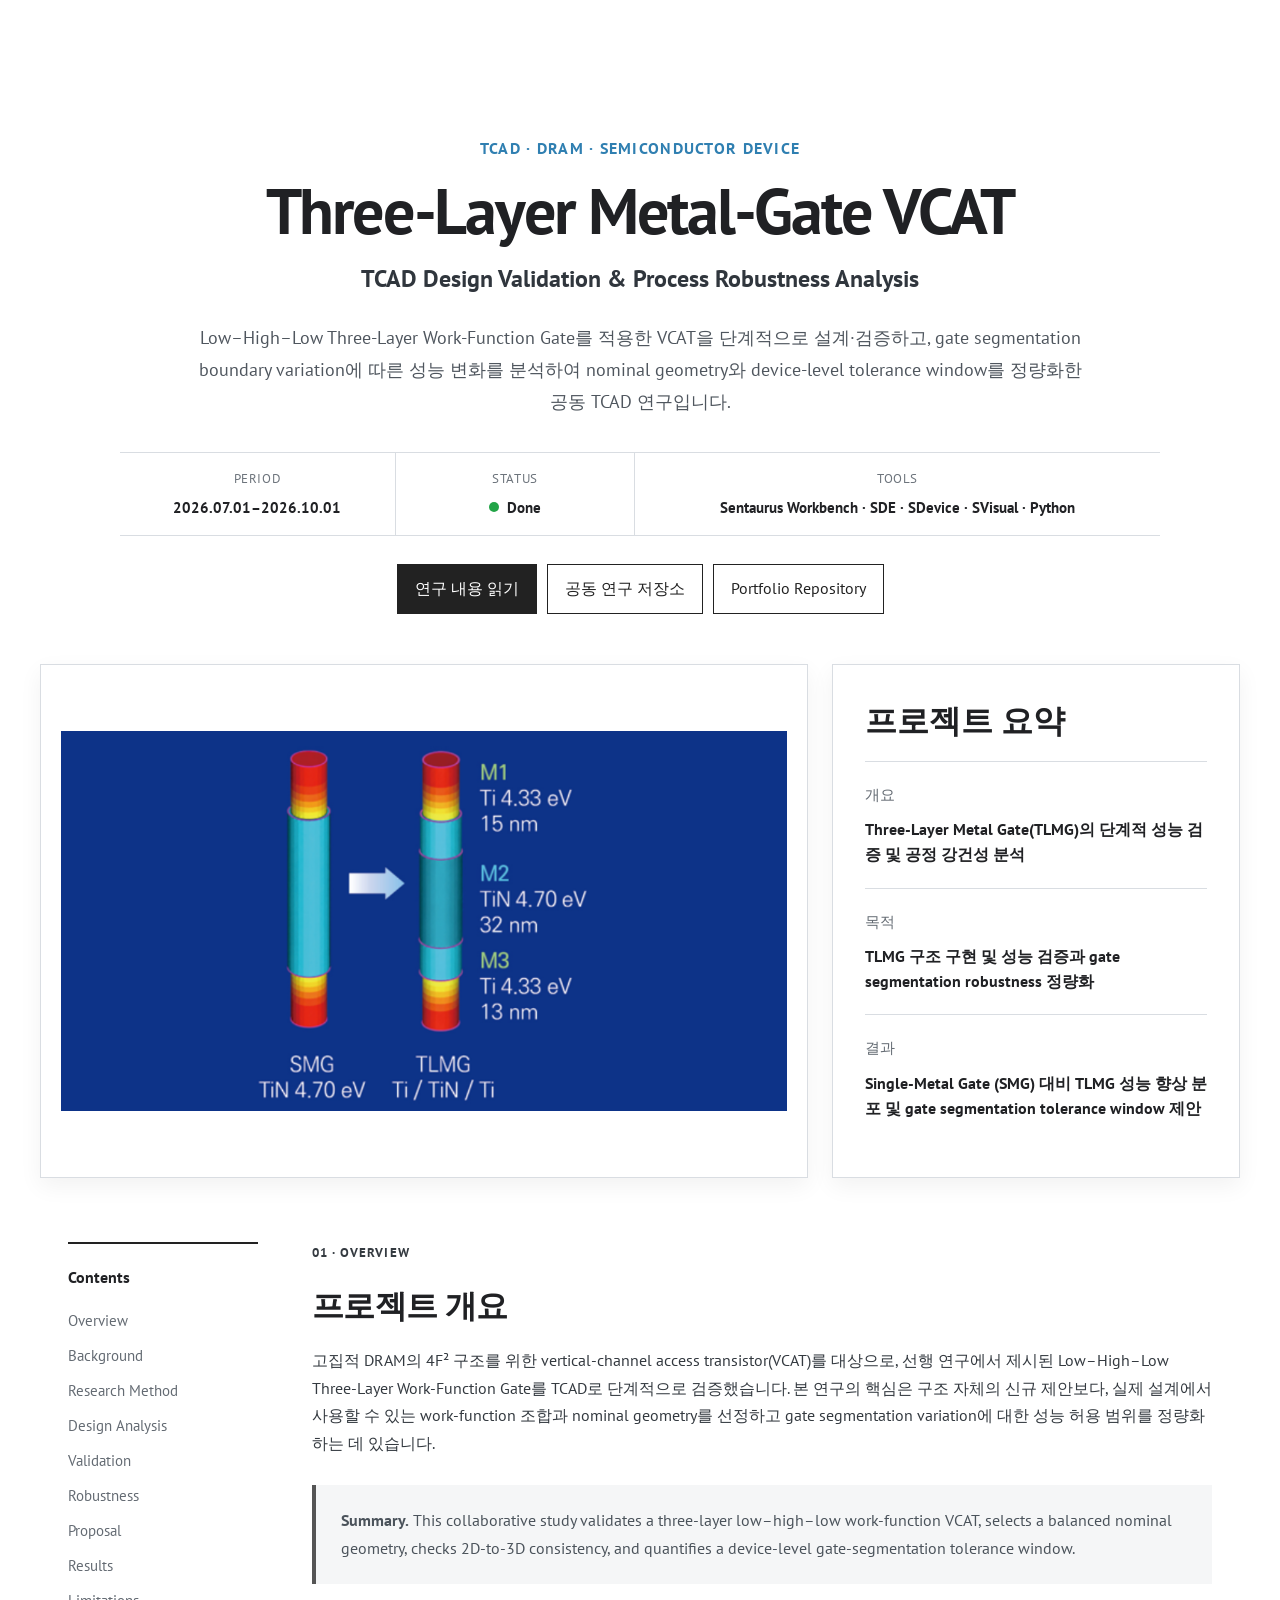
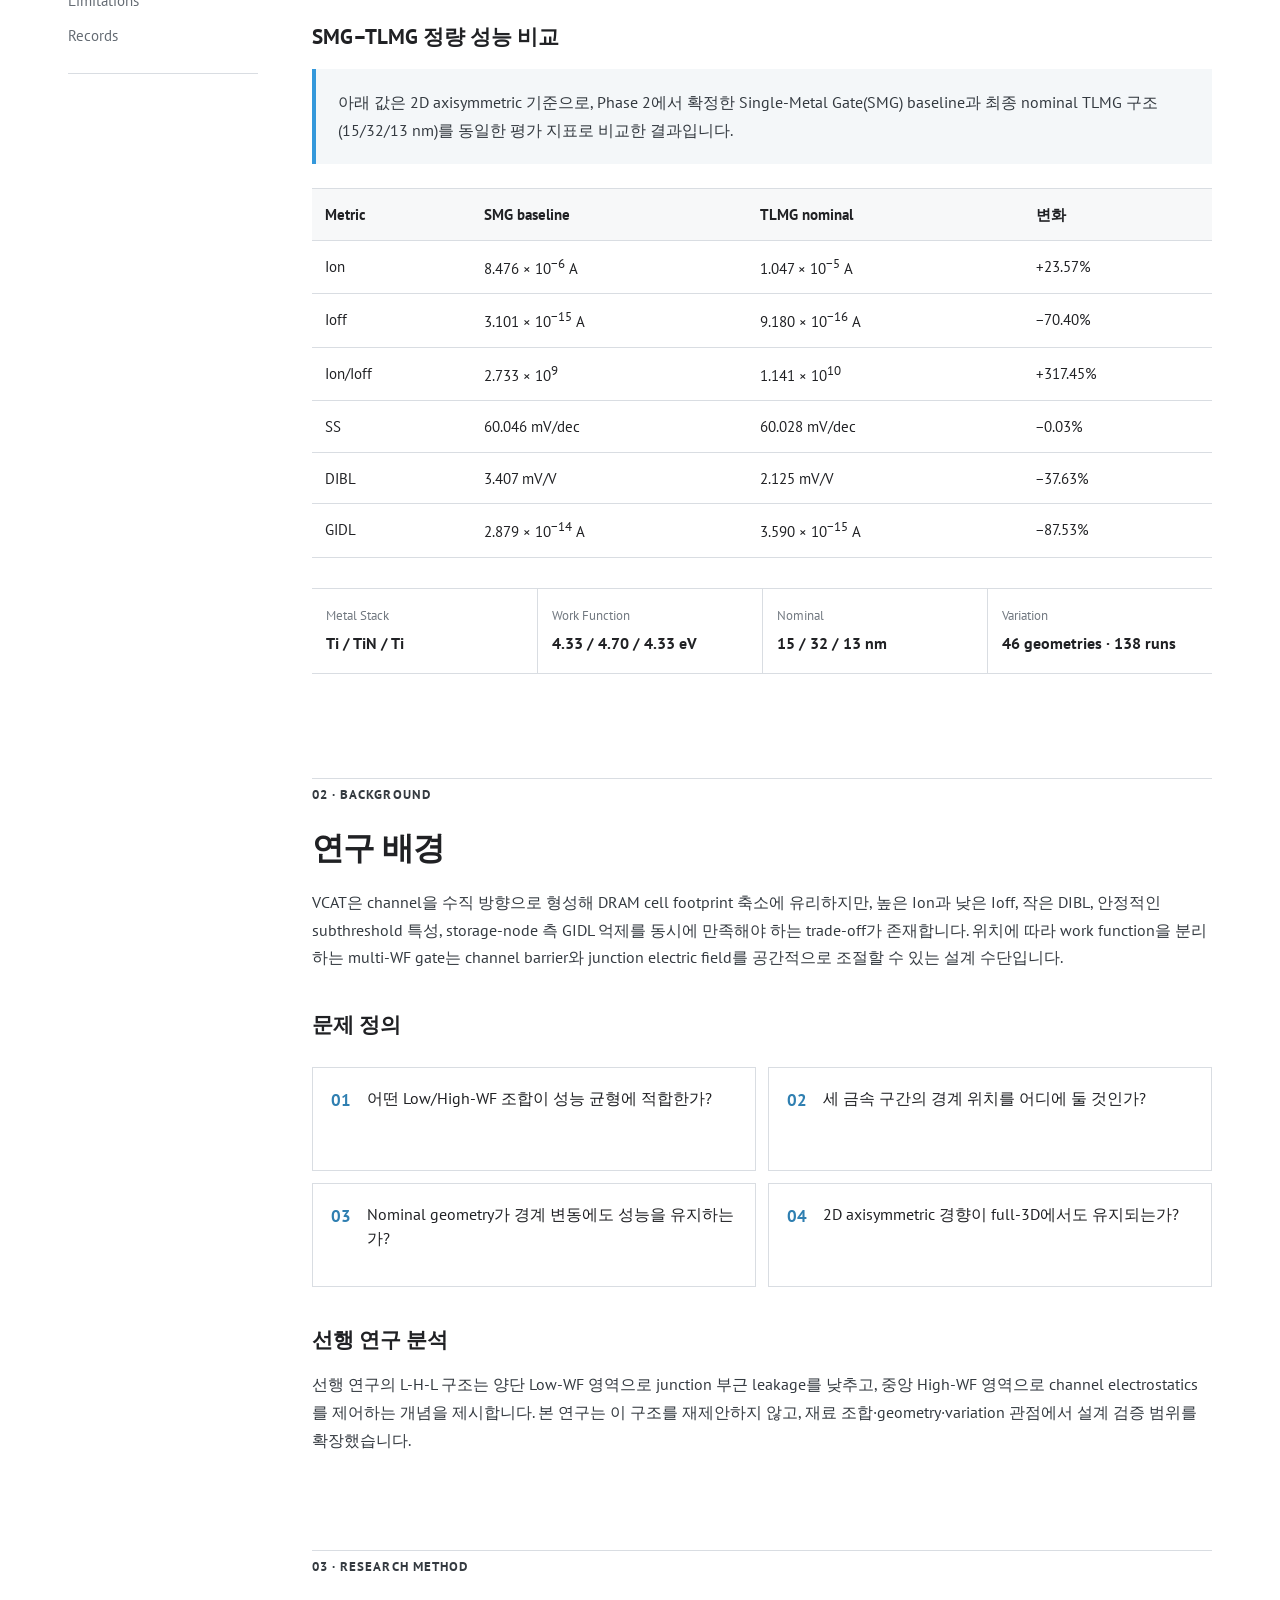
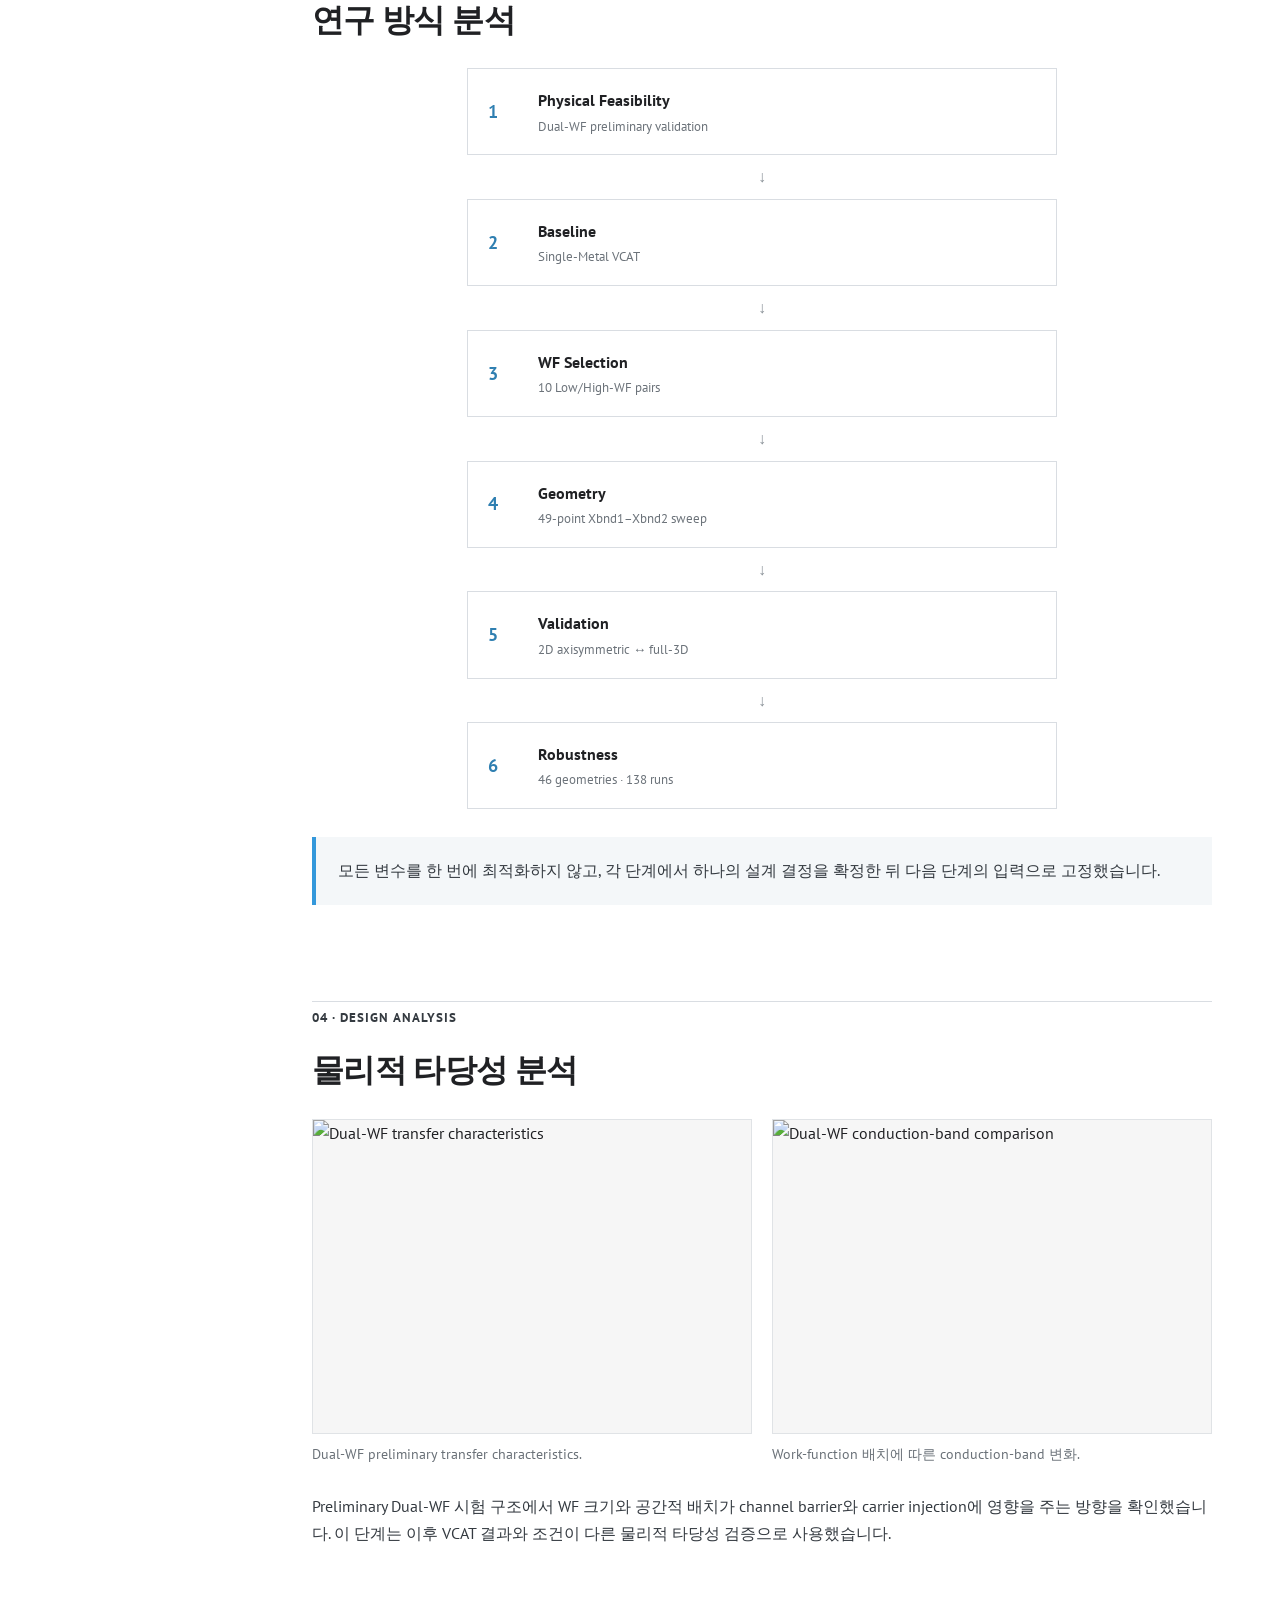
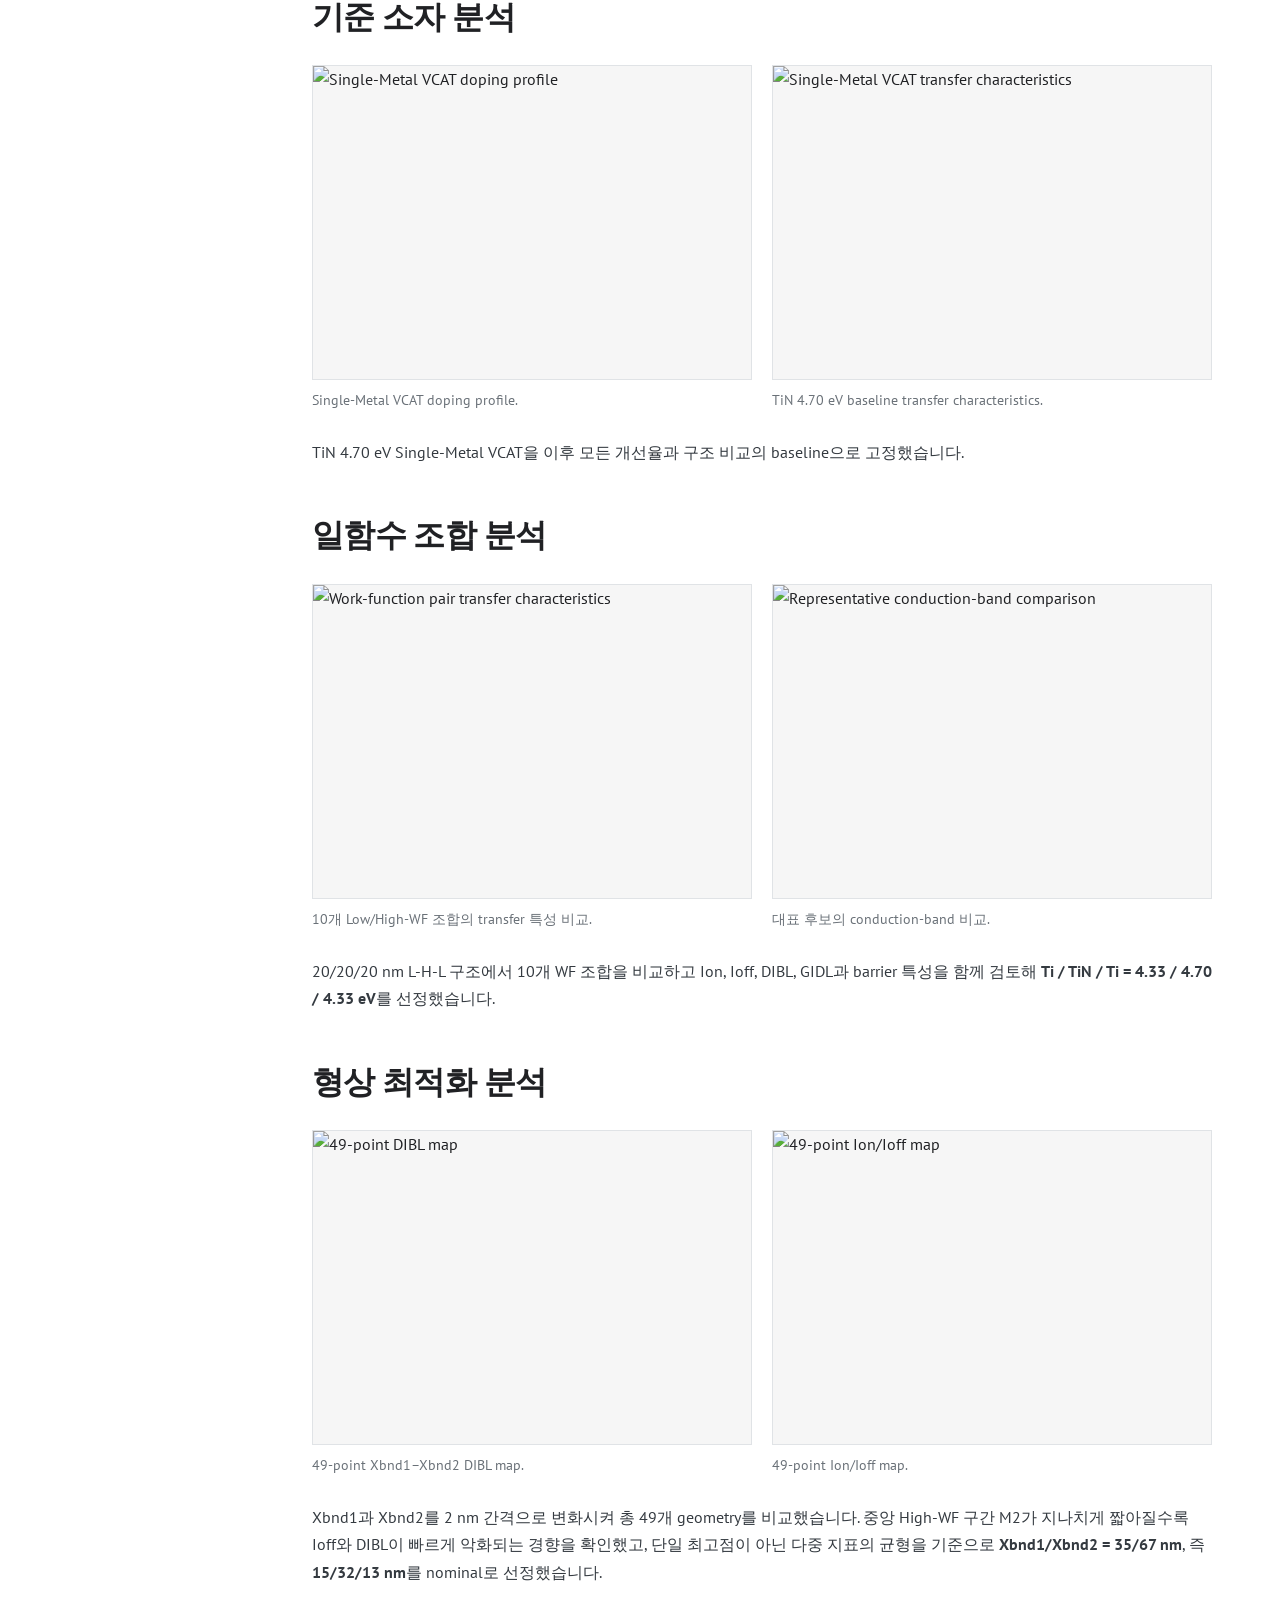
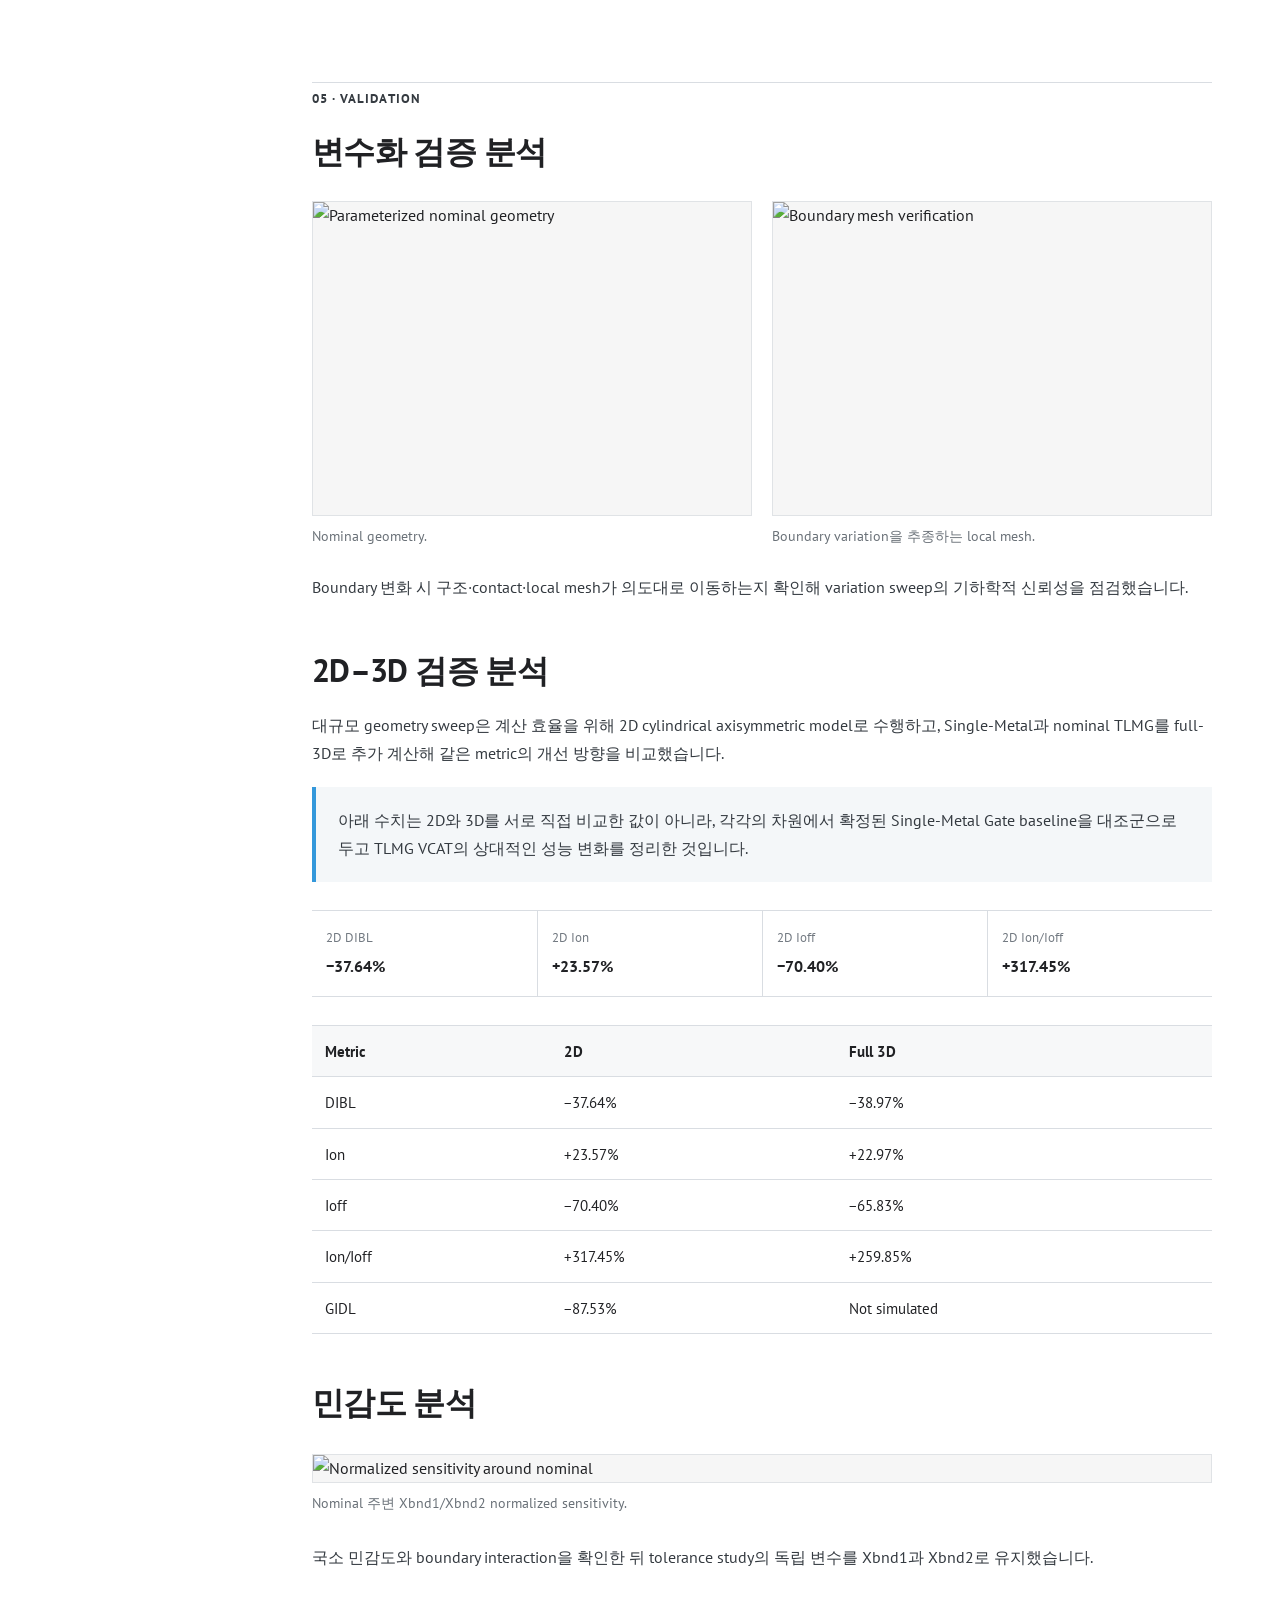
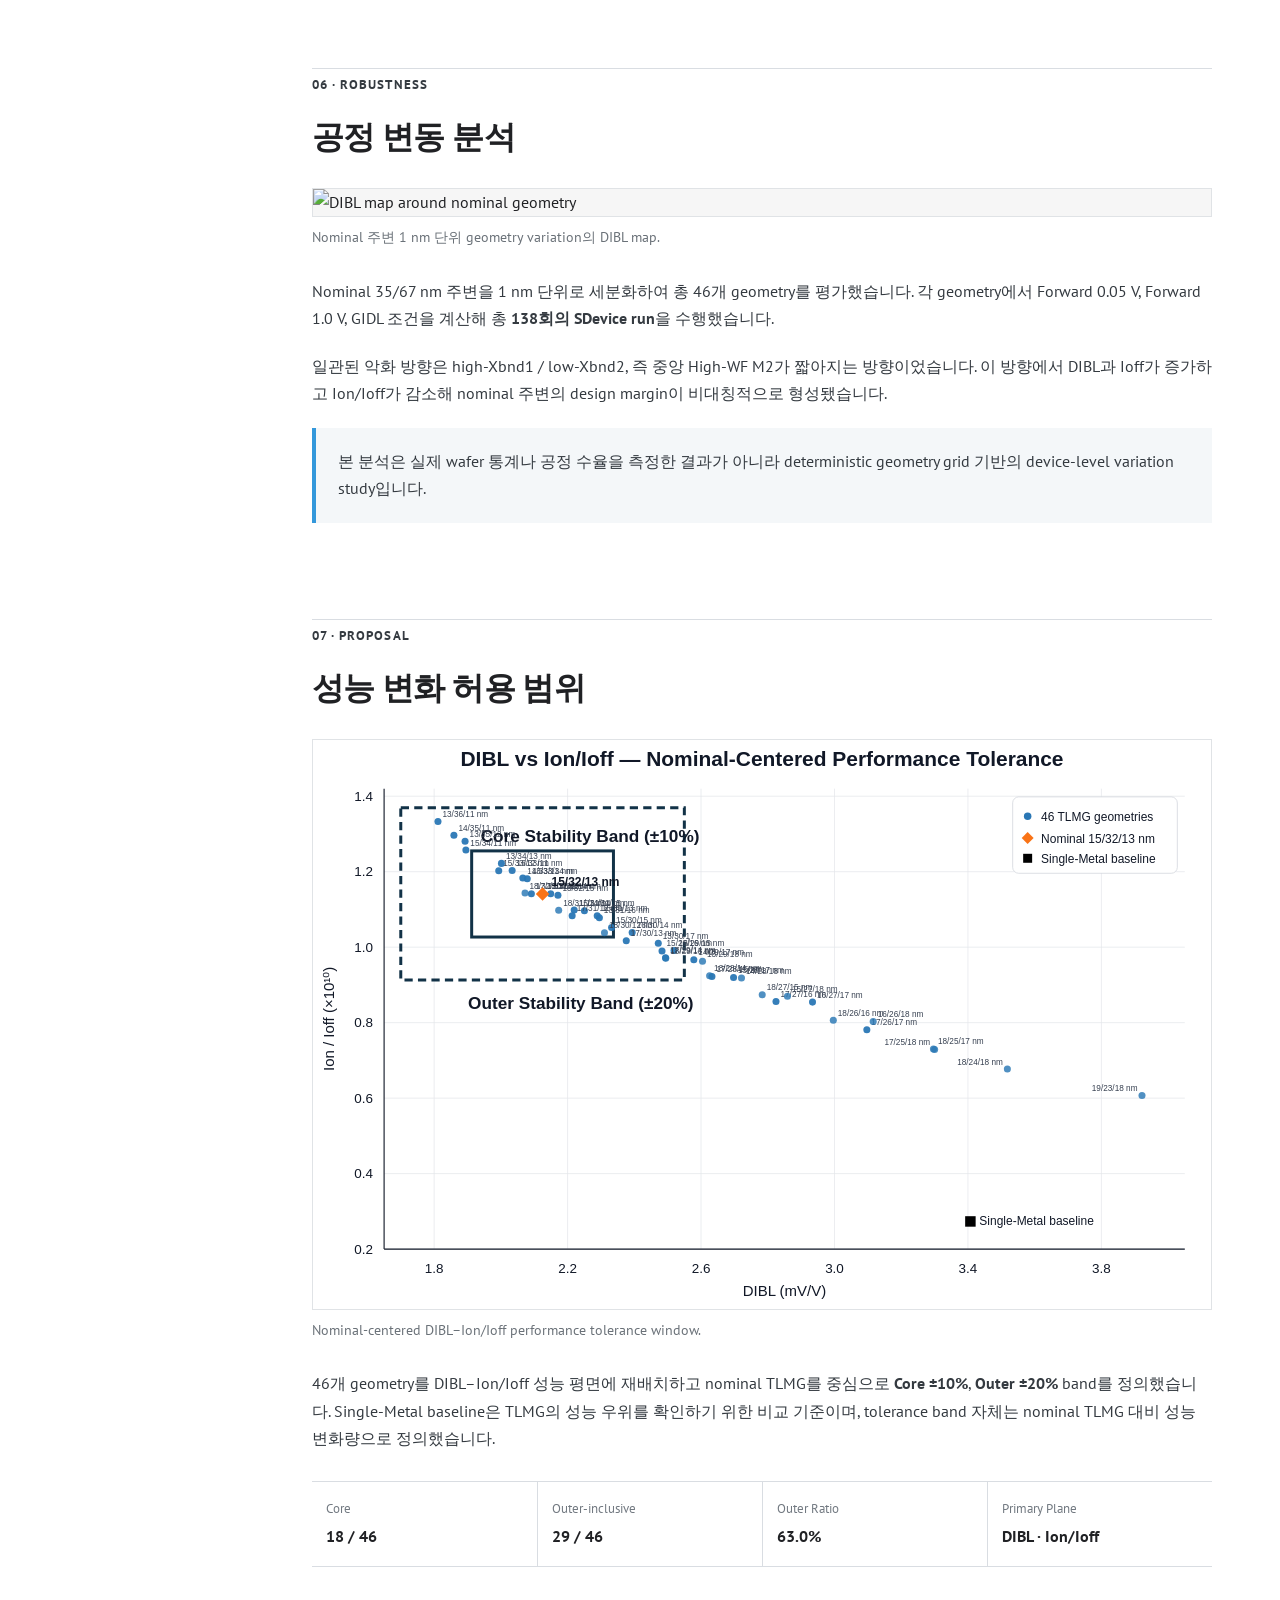
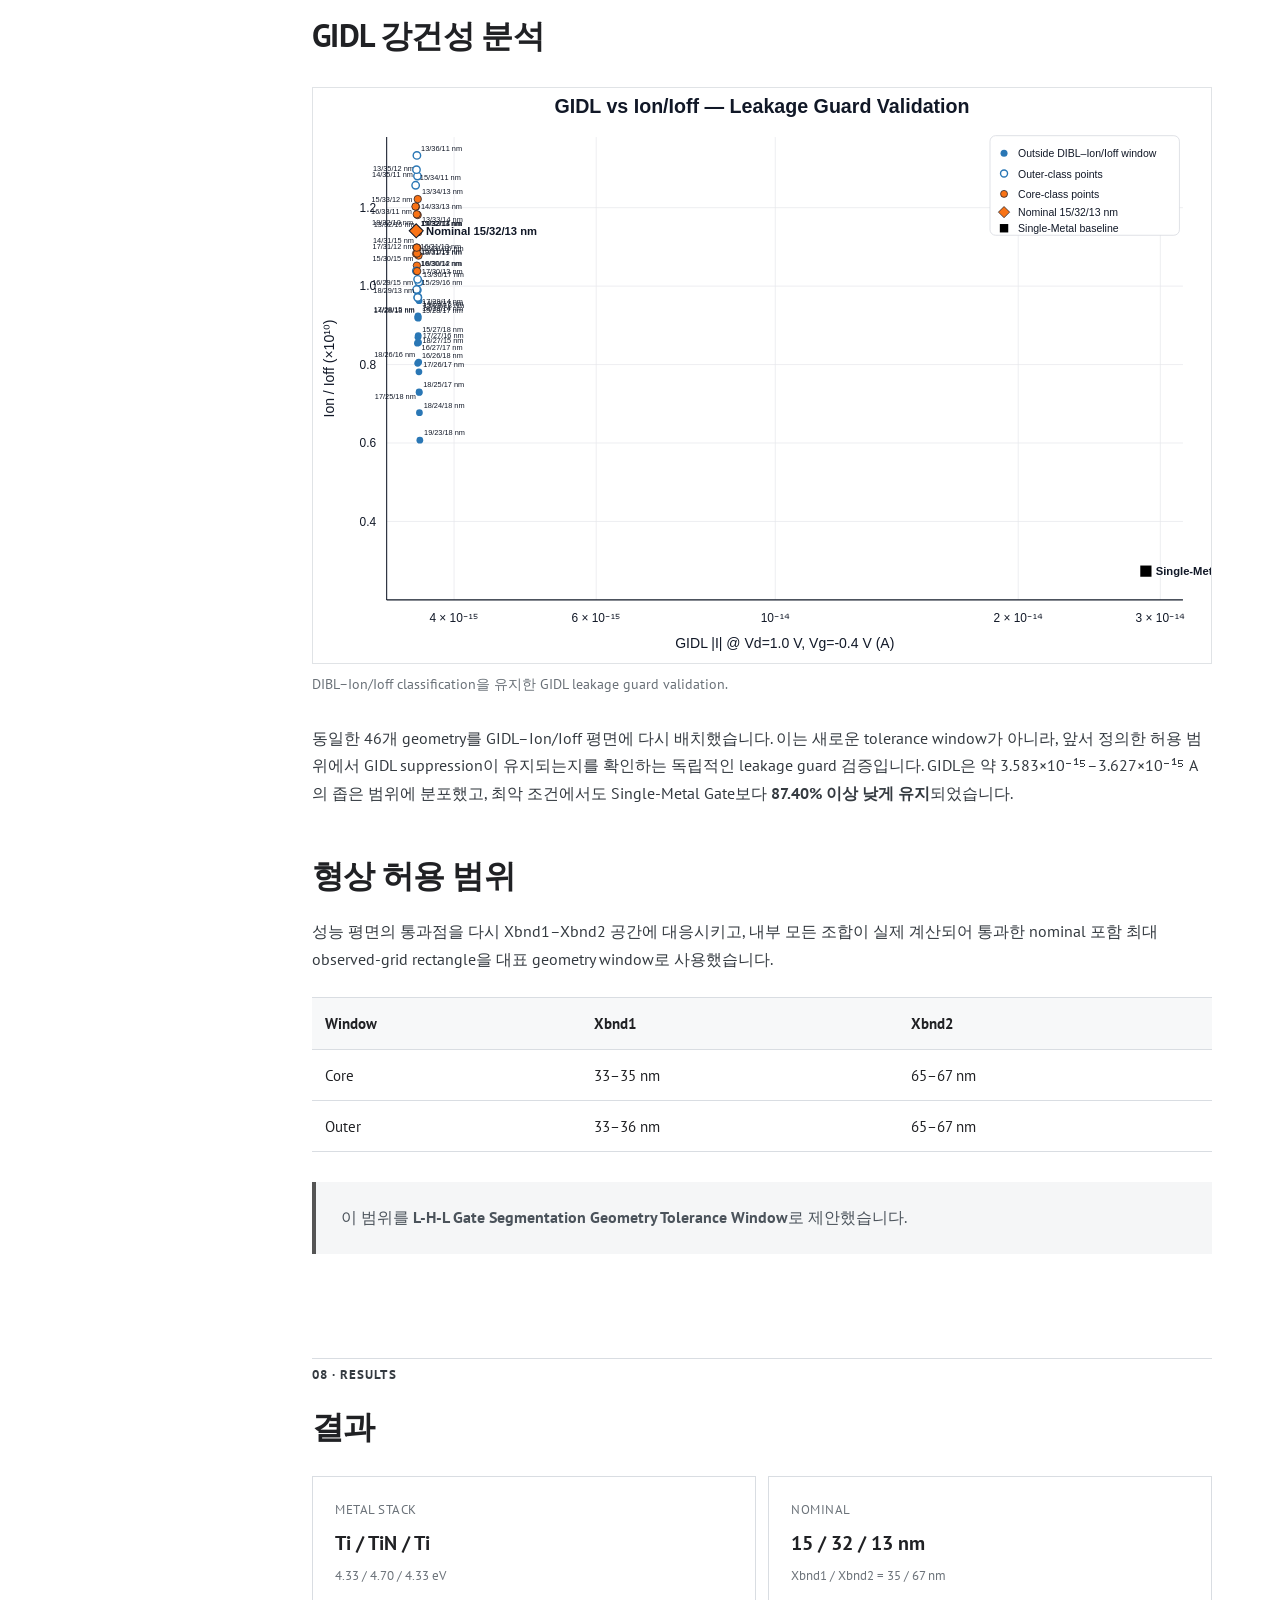
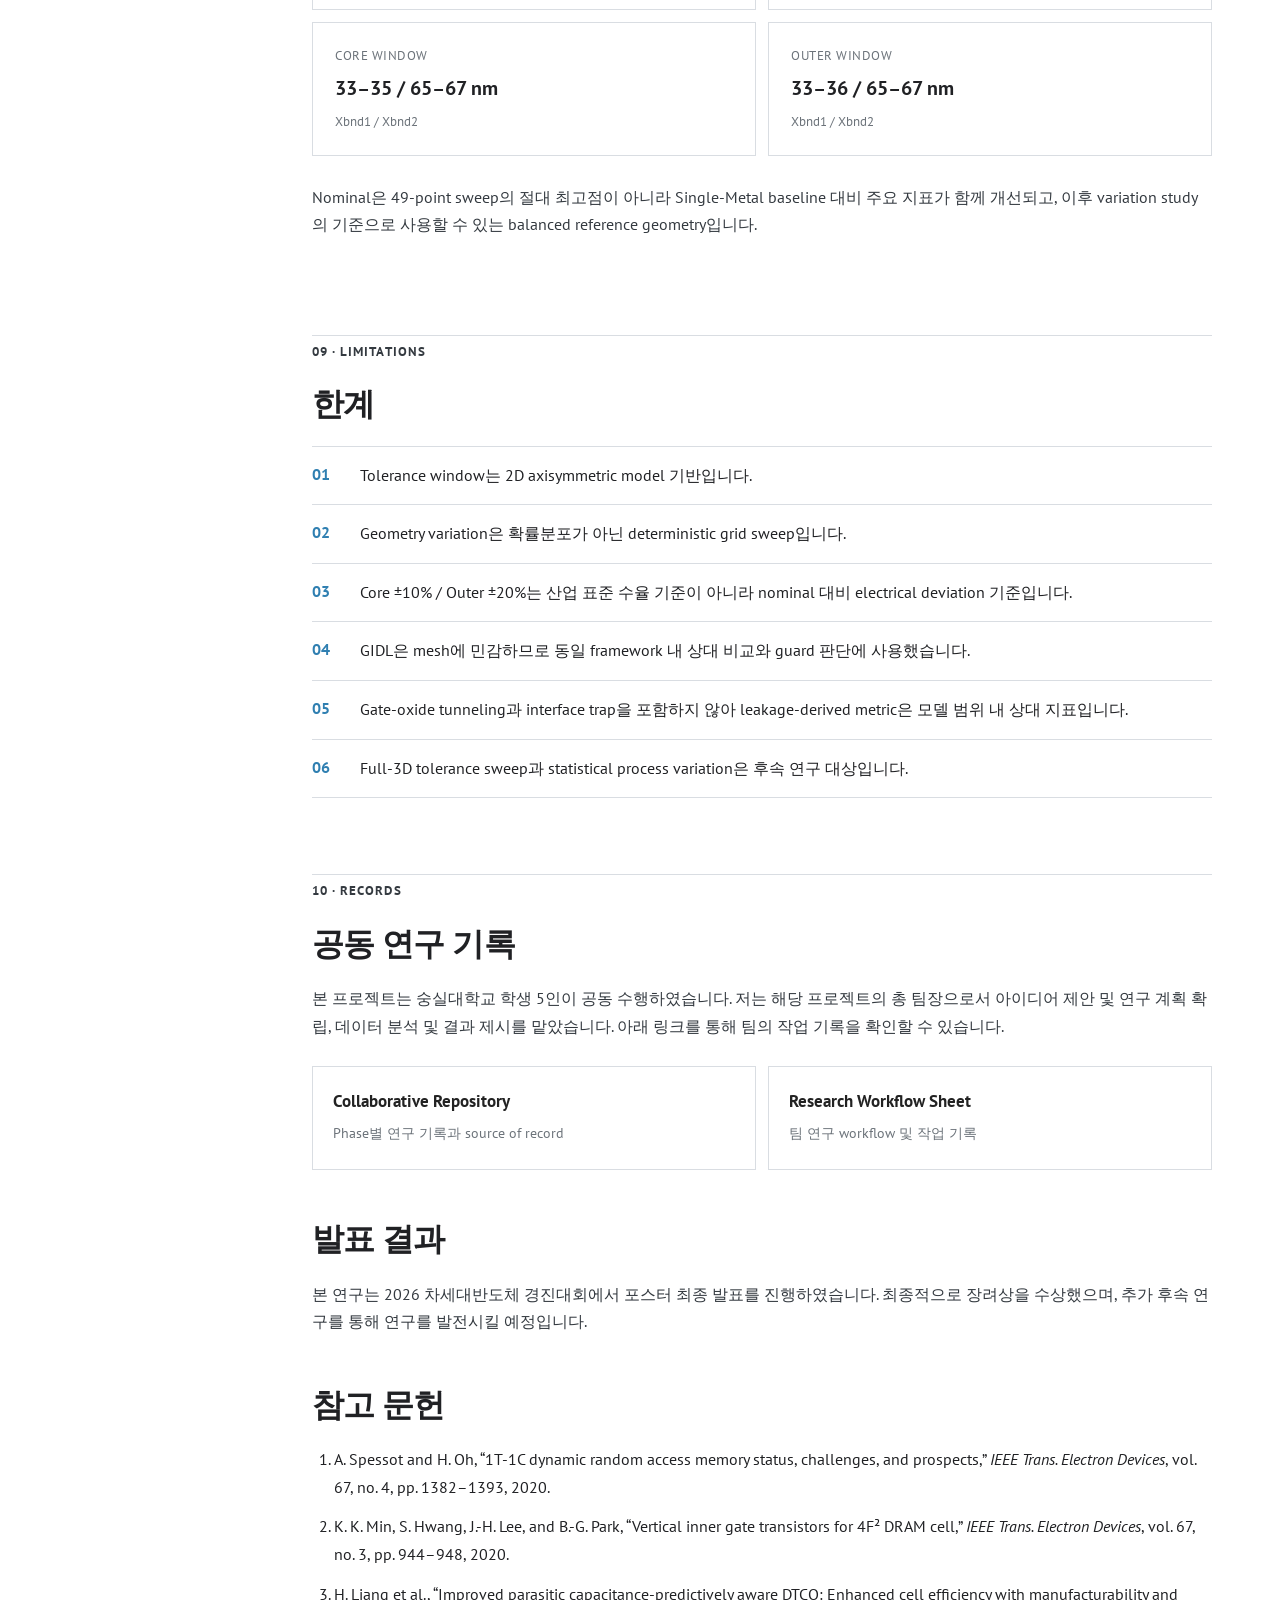
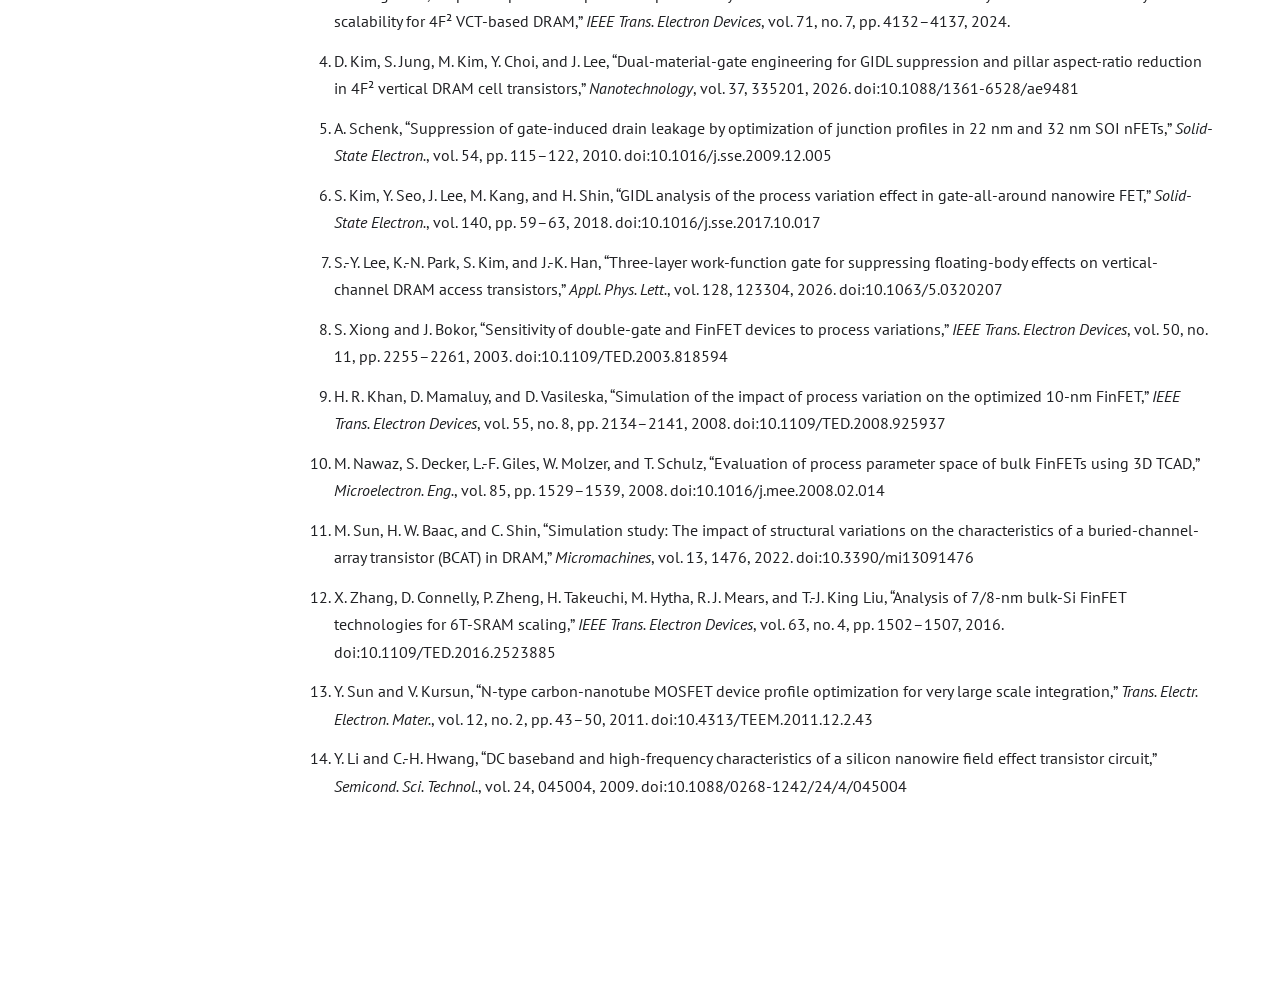
==== TLMG-VCAT-research-portfolio/index.html @ 3a1536cf "Add deployed performance comparison and set status to Done" ====
<!DOCTYPE html>
<html lang="ko">
<head>
  <meta charset="utf-8">
  <meta name="viewport" content="width=device-width, initial-scale=1">
  <title>Three-Layer Metal-Gate VCAT | Sanghyeon Ju</title>
  <meta name="description" content="TCAD design validation and process robustness analysis of a Three-Layer Metal-Gate VCAT">
  <meta property="og:type" content="website">
  <meta property="og:title" content="Three-Layer Metal-Gate VCAT">
  <meta property="og:description" content="TCAD Design Validation & Process Robustness Analysis">
  <meta property="og:url" content="https://jujushmaterial.github.io/TLMG-VCAT-research-portfolio/">
  <link rel="preconnect" href="https://fonts.googleapis.com">
  <link rel="preconnect" href="https://fonts.gstatic.com" crossorigin>
  <link href="https://fonts.googleapis.com/css2?family=PT+Sans:wght@400;700&display=swap" rel="stylesheet">
  <link rel="stylesheet" href="https://cdn.jsdelivr.net/gh/orioncactus/pretendard/dist/web/static/pretendard.css">
  <link rel="stylesheet" href="assets/css/project-v2.css">
</head>
<body>
  <header class="site-header">
    <div class="site-header__inner">
      <a class="site-name" href="https://jujushmaterial.github.io/">Sanghyeon Ju</a>
      <nav class="site-nav" aria-label="Portfolio navigation">
        <a href="https://jujushmaterial.github.io/">HOME</a>
        <a href="https://jujushmaterial.github.io/projects.html">PROJECTS</a>
        <a href="https://github.com/jujushmaterial/TLMG-VCAT-research-portfolio">GITHUB</a>
      </nav>
    </div>
  </header>

  <main>
    <section class="project-hero">
      <div class="project-hero__inner">
        <p class="eyebrow">TCAD · DRAM · SEMICONDUCTOR DEVICE</p>
        <h1>Three-Layer Metal-Gate VCAT</h1>
        <p class="hero-subtitle">TCAD Design Validation &amp; Process Robustness Analysis</p>
        <p class="hero-summary">
          Low–High–Low Three-Layer Work-Function Gate를 적용한 VCAT을 단계적으로 설계·검증하고,
          gate segmentation boundary variation에 따른 성능 변화를 분석하여 nominal geometry와
          device-level tolerance window를 정량화한 공동 TCAD 연구입니다.
        </p>

        <div class="project-meta" aria-label="Project metadata">
          <div><span>Period</span><strong>2026.07.01–2026.10.01</strong></div>
          <div><span>Status</span><strong class="status"><i></i>Done</strong></div>
          <div><span>Tools</span><strong>Sentaurus Workbench · SDE · SDevice · SVisual · Python</strong></div>
        </div>

        <div class="hero-actions">
          <a class="button button--dark" href="#overview">연구 내용 읽기</a>
          <a class="button" href="https://github.com/jujushmaterial/VCAT-1T1C-DRAM-TCAD-Research" target="_blank" rel="noopener">공동 연구 저장소</a>
          <a class="button" href="https://github.com/jujushmaterial/TLMG-VCAT-research-portfolio" target="_blank" rel="noopener">Portfolio Repository</a>
        </div>
      </div>
    </section>

    <section class="hero-visual" aria-label="Project visual summary">
      <div class="hero-visual__image">
        <img src="assets/figures/hero_tlmg_comparison.png" alt="Single-Metal Gate and Three-Layer Metal Gate VCAT comparison">
      </div>
      <div class="hero-visual__summary">
        <h2>프로젝트 요약</h2>
        <dl>
          <div>
            <dt>개요</dt>
            <dd>Three-Layer Metal Gate(TLMG)의 단계적 성능 검증 및 공정 강건성 분석</dd>
          </div>
          <div>
            <dt>목적</dt>
            <dd>TLMG 구조 구현 및 성능 검증과 gate segmentation robustness 정량화</dd>
          </div>
          <div>
            <dt>결과</dt>
            <dd>Single-Metal Gate (SMG) 대비 TLMG 성능 향상 분포 및 gate segmentation tolerance window 제안</dd>
          </div>
        </dl>
      </div>
    </section>

    <div class="project-layout">
      <aside class="toc" aria-label="Page contents">
        <p>Contents</p>
        <a href="#overview">Overview</a>
        <a href="#background">Background</a>
        <a href="#method">Research Method</a>
        <a href="#design">Design Analysis</a>
        <a href="#validation">Validation</a>
        <a href="#robustness">Robustness</a>
        <a href="#proposal">Proposal</a>
        <a href="#results">Results</a>
        <a href="#limitations">Limitations</a>
        <a href="#records">Records</a>
      </aside>

      <article class="project-article">
        <section id="overview">
          <p class="section-label">01 · OVERVIEW</p>
          <h2>프로젝트 개요</h2>
          <p>
            고집적 DRAM의 4F² 구조를 위한 vertical-channel access transistor(VCAT)를 대상으로,
            선행 연구에서 제시된 Low–High–Low Three-Layer Work-Function Gate를 TCAD로 단계적으로 검증했습니다.
            본 연구의 핵심은 구조 자체의 신규 제안보다, 실제 설계에서 사용할 수 있는 work-function 조합과
            nominal geometry를 선정하고 gate segmentation variation에 대한 성능 허용 범위를 정량화하는 데 있습니다.
          </p>
          <blockquote>
            <strong>Summary.</strong> This collaborative study validates a three-layer low–high–low work-function VCAT,
            selects a balanced nominal geometry, checks 2D-to-3D consistency, and quantifies a device-level
            gate-segmentation tolerance window.
          </blockquote>
          <h3>SMG–TLMG 정량 성능 비교</h3>
          <p class="note">
            아래 값은 2D axisymmetric 기준으로, Phase 2에서 확정한 Single-Metal Gate(SMG) baseline과
            최종 nominal TLMG 구조(15/32/13 nm)를 동일한 평가 지표로 비교한 결과입니다.
          </p>
          <div class="table-wrap">
            <table>
              <thead>
                <tr><th>Metric</th><th>SMG baseline</th><th>TLMG nominal</th><th>변화</th></tr>
              </thead>
              <tbody>
                <tr><td>Ion</td><td>8.476 × 10<sup>−6</sup> A</td><td>1.047 × 10<sup>−5</sup> A</td><td>+23.57%</td></tr>
                <tr><td>Ioff</td><td>3.101 × 10<sup>−15</sup> A</td><td>9.180 × 10<sup>−16</sup> A</td><td>−70.40%</td></tr>
                <tr><td>Ion/Ioff</td><td>2.733 × 10<sup>9</sup></td><td>1.141 × 10<sup>10</sup></td><td>+317.45%</td></tr>
                <tr><td>SS</td><td>60.046 mV/dec</td><td>60.028 mV/dec</td><td>−0.03%</td></tr>
                <tr><td>DIBL</td><td>3.407 mV/V</td><td>2.125 mV/V</td><td>−37.63%</td></tr>
                <tr><td>GIDL</td><td>2.879 × 10<sup>−14</sup> A</td><td>3.590 × 10<sup>−15</sup> A</td><td>−87.53%</td></tr>
              </tbody>
            </table>
          </div>
          <div class="result-strip">
            <div><span>Metal Stack</span><strong>Ti / TiN / Ti</strong></div>
            <div><span>Work Function</span><strong>4.33 / 4.70 / 4.33 eV</strong></div>
            <div><span>Nominal</span><strong>15 / 32 / 13 nm</strong></div>
            <div><span>Variation</span><strong>46 geometries · 138 runs</strong></div>
          </div>
        </section>

        <section id="background">
          <p class="section-label">02 · BACKGROUND</p>
          <h2>연구 배경</h2>
          <p>
            VCAT은 channel을 수직 방향으로 형성해 DRAM cell footprint 축소에 유리하지만,
            높은 Ion과 낮은 Ioff, 작은 DIBL, 안정적인 subthreshold 특성, storage-node 측 GIDL 억제를
            동시에 만족해야 하는 trade-off가 존재합니다. 위치에 따라 work function을 분리하는 multi-WF gate는
            channel barrier와 junction electric field를 공간적으로 조절할 수 있는 설계 수단입니다.
          </p>

          <h3>문제 정의</h3>
          <div class="question-grid">
            <div><strong>01</strong><span>어떤 Low/High-WF 조합이 성능 균형에 적합한가?</span></div>
            <div><strong>02</strong><span>세 금속 구간의 경계 위치를 어디에 둘 것인가?</span></div>
            <div><strong>03</strong><span>Nominal geometry가 경계 변동에도 성능을 유지하는가?</span></div>
            <div><strong>04</strong><span>2D axisymmetric 경향이 full-3D에서도 유지되는가?</span></div>
          </div>

          <h3>선행 연구 분석</h3>
          <p>
            선행 연구의 L-H-L 구조는 양단 Low-WF 영역으로 junction 부근 leakage를 낮추고,
            중앙 High-WF 영역으로 channel electrostatics를 제어하는 개념을 제시합니다.
            본 연구는 이 구조를 재제안하지 않고, 재료 조합·geometry·variation 관점에서 설계 검증 범위를 확장했습니다.
          </p>
        </section>

        <section id="method">
          <p class="section-label">03 · RESEARCH METHOD</p>
          <h2>연구 방식 분석</h2>
          <div class="workflow" aria-label="Research workflow">
            <div><span>1</span><strong>Physical Feasibility</strong><small>Dual-WF preliminary validation</small></div>
            <i>↓</i>
            <div><span>2</span><strong>Baseline</strong><small>Single-Metal VCAT</small></div>
            <i>↓</i>
            <div><span>3</span><strong>WF Selection</strong><small>10 Low/High-WF pairs</small></div>
            <i>↓</i>
            <div><span>4</span><strong>Geometry</strong><small>49-point Xbnd1–Xbnd2 sweep</small></div>
            <i>↓</i>
            <div><span>5</span><strong>Validation</strong><small>2D axisymmetric ↔ full-3D</small></div>
            <i>↓</i>
            <div><span>6</span><strong>Robustness</strong><small>46 geometries · 138 runs</small></div>
          </div>
          <p class="note">
            모든 변수를 한 번에 최적화하지 않고, 각 단계에서 하나의 설계 결정을 확정한 뒤 다음 단계의 입력으로 고정했습니다.
          </p>
        </section>

        <section id="design">
          <p class="section-label">04 · DESIGN ANALYSIS</p>
          <h2>물리적 타당성 분석</h2>
          <div class="image-pair">
            <figure>
              <img src="https://raw.githubusercontent.com/jujushmaterial/VCAT-1T1C-DRAM-TCAD-Research/main/members/SongMinho/phases/phase-01/tasks/P01-T09/outputs/P01-T09-O01/submissions/20260805121511-minhosong-mse-MFTCMg/files/P01-T09-O01_IdVg_8curves_log_replot.png" alt="Dual-WF transfer characteristics">
              <figcaption>Dual-WF preliminary transfer characteristics.</figcaption>
            </figure>
            <figure>
              <img src="https://raw.githubusercontent.com/jujushmaterial/VCAT-1T1C-DRAM-TCAD-Research/main/members/SongMinho/phases/phase-01/tasks/P01-T04/outputs/P01-T04-O01/submissions/20260805120831-minhosong-mse-s2wlxg/files/P01-T03-O01_supp_Vg1p0_LH-HL_HighLowVd_CBE_Cutline.png" alt="Dual-WF conduction-band comparison">
              <figcaption>Work-function 배치에 따른 conduction-band 변화.</figcaption>
            </figure>
          </div>
          <p>
            Preliminary Dual-WF 시험 구조에서 WF 크기와 공간적 배치가 channel barrier와 carrier injection에
            영향을 주는 방향을 확인했습니다. 이 단계는 이후 VCAT 결과와 조건이 다른 물리적 타당성 검증으로 사용했습니다.
          </p>

          <h2>기준 소자 분석</h2>
          <div class="image-pair">
            <figure>
              <img src="https://raw.githubusercontent.com/jujushmaterial/VCAT-1T1C-DRAM-TCAD-Research/main/members/SongMinho/phases/phase-02/tasks/P02-T04/outputs/P02-T04-O03/submissions/20260730034242-minhosong-mse-oLORQw/files/P02-T04-O03_Doping_Xcut.png" alt="Single-Metal VCAT doping profile">
              <figcaption>Single-Metal VCAT doping profile.</figcaption>
            </figure>
            <figure>
              <img src="https://raw.githubusercontent.com/jujushmaterial/VCAT-1T1C-DRAM-TCAD-Research/main/members/SongMinho/phases/phase-02/tasks/P02-T06/outputs/P02-T06-O03/submissions/20260730034655-minhosong-mse-H--trQ/files/P02-T06-O03_IdVg_Log.png" alt="Single-Metal VCAT transfer characteristics">
              <figcaption>TiN 4.70 eV baseline transfer characteristics.</figcaption>
            </figure>
          </div>
          <p>TiN 4.70 eV Single-Metal VCAT을 이후 모든 개선율과 구조 비교의 baseline으로 고정했습니다.</p>

          <h2>일함수 조합 분석</h2>
          <div class="image-pair">
            <figure>
              <img src="https://raw.githubusercontent.com/jujushmaterial/VCAT-1T1C-DRAM-TCAD-Research/main/members/SongMinho/phases/phase-03/tasks/P03-T14/outputs/P03-T14-O03/submissions/20260813161506-minhosong-mse--cpOpA/files/P03-T14-O03_IdVg_Vd1p0.png" alt="Work-function pair transfer characteristics">
              <figcaption>10개 Low/High-WF 조합의 transfer 특성 비교.</figcaption>
            </figure>
            <figure>
              <img src="https://raw.githubusercontent.com/jujushmaterial/VCAT-1T1C-DRAM-TCAD-Research/main/members/SongMinho/phases/phase-03/tasks/P03-T14/outputs/P03-T14-O05/submissions/20260815150903-minhosong-mse-lugJsA/files/P03-T14-O05_ConductionBand_Cutline_Overlay_n72-n74.png" alt="Representative conduction-band comparison">
              <figcaption>대표 후보의 conduction-band 비교.</figcaption>
            </figure>
          </div>
          <p>
            20/20/20 nm L-H-L 구조에서 10개 WF 조합을 비교하고 Ion, Ioff, DIBL, GIDL과 barrier 특성을 함께 검토해
            <strong>Ti / TiN / Ti = 4.33 / 4.70 / 4.33 eV</strong>를 선정했습니다.
          </p>

          <h2>형상 최적화 분석</h2>
          <div class="image-pair">
            <figure>
              <img src="https://raw.githubusercontent.com/jujushmaterial/VCAT-1T1C-DRAM-TCAD-Research/main/members/SongMinho/phases/phase-05/tasks/P05-T02/outputs/P05-T02-O04/submissions/20260819063550-minhosong-mse-DE8_dw/files/P05-T02-O04_DIBL_mVV_Map.png" alt="49-point DIBL map">
              <figcaption>49-point Xbnd1–Xbnd2 DIBL map.</figcaption>
            </figure>
            <figure>
              <img src="https://raw.githubusercontent.com/jujushmaterial/VCAT-1T1C-DRAM-TCAD-Research/main/members/SongMinho/phases/phase-05/tasks/P05-T02/outputs/P05-T02-O04/submissions/20260819063550-minhosong-mse-DE8_dw/files/P05-T02-O04_Log10_IonIoff_Map.png" alt="49-point Ion/Ioff map">
              <figcaption>49-point Ion/Ioff map.</figcaption>
            </figure>
          </div>
          <p>
            Xbnd1과 Xbnd2를 2 nm 간격으로 변화시켜 총 49개 geometry를 비교했습니다. 중앙 High-WF 구간 M2가
            지나치게 짧아질수록 Ioff와 DIBL이 빠르게 악화되는 경향을 확인했고, 단일 최고점이 아닌 다중 지표의 균형을 기준으로
            <strong>Xbnd1/Xbnd2 = 35/67 nm</strong>, 즉 <strong>15/32/13 nm</strong>를 nominal로 선정했습니다.
          </p>
        </section>

        <section id="validation">
          <p class="section-label">05 · VALIDATION</p>
          <h2>변수화 검증 분석</h2>
          <div class="image-pair">
            <figure>
              <img src="https://raw.githubusercontent.com/jujushmaterial/VCAT-1T1C-DRAM-TCAD-Research/main/members/SongMinho/phases/phase-06/tasks/P06-T01/outputs/P06-T01-O04/submissions/20260819074743-minhosong-mse-FnVpuQ/files/P06-T01-O04_NOM_B1-35_B2-67_full.png" alt="Parameterized nominal geometry">
              <figcaption>Nominal geometry.</figcaption>
            </figure>
            <figure>
              <img src="https://raw.githubusercontent.com/jujushmaterial/VCAT-1T1C-DRAM-TCAD-Research/main/members/SongMinho/phases/phase-06/tasks/P06-T01/outputs/P06-T01-O04/submissions/20260819074743-minhosong-mse-FnVpuQ/files/P06-T01-O04_NOM_B1-35_B2-67_B1zoom_mesh.png" alt="Boundary mesh verification">
              <figcaption>Boundary variation을 추종하는 local mesh.</figcaption>
            </figure>
          </div>
          <p>Boundary 변화 시 구조·contact·local mesh가 의도대로 이동하는지 확인해 variation sweep의 기하학적 신뢰성을 점검했습니다.</p>

          <h2>2D–3D 검증 분석</h2>
          <p>
            대규모 geometry sweep은 계산 효율을 위해 2D cylindrical axisymmetric model로 수행하고,
            Single-Metal과 nominal TLMG를 full-3D로 추가 계산해 같은 metric의 개선 방향을 비교했습니다.
          </p>
          <p class="note">
            아래 수치는 2D와 3D를 서로 직접 비교한 값이 아니라, 각각의 차원에서 확정된 Single-Metal Gate baseline을 대조군으로 두고
            TLMG VCAT의 상대적인 성능 변화를 정리한 것입니다.
          </p>
          <div class="result-strip">
            <div><span>2D DIBL</span><strong>−37.64%</strong></div>
            <div><span>2D Ion</span><strong>+23.57%</strong></div>
            <div><span>2D Ioff</span><strong>−70.40%</strong></div>
            <div><span>2D Ion/Ioff</span><strong>+317.45%</strong></div>
          </div>
          <div class="table-wrap">
            <table>
              <thead><tr><th>Metric</th><th>2D</th><th>Full 3D</th></tr></thead>
              <tbody>
                <tr><td>DIBL</td><td>−37.64%</td><td>−38.97%</td></tr>
                <tr><td>Ion</td><td>+23.57%</td><td>+22.97%</td></tr>
                <tr><td>Ioff</td><td>−70.40%</td><td>−65.83%</td></tr>
                <tr><td>Ion/Ioff</td><td>+317.45%</td><td>+259.85%</td></tr>
                <tr><td>GIDL</td><td>−87.53%</td><td>Not simulated</td></tr>
              </tbody>
            </table>
          </div>

          <h2>민감도 분석</h2>
          <figure>
            <img src="https://raw.githubusercontent.com/jujushmaterial/VCAT-1T1C-DRAM-TCAD-Research/main/members/SongMinho/phases/phase-07/tasks/P07-T01/outputs/P07-T01-O03/submissions/20260821031243-minhosong-mse-zhautA/files/P07-T01-O03_Normalized_Sensitivity.png" alt="Normalized sensitivity around nominal">
            <figcaption>Nominal 주변 Xbnd1/Xbnd2 normalized sensitivity.</figcaption>
          </figure>
          <p>국소 민감도와 boundary interaction을 확인한 뒤 tolerance study의 독립 변수를 Xbnd1과 Xbnd2로 유지했습니다.</p>
        </section>

        <section id="robustness">
          <p class="section-label">06 · ROBUSTNESS</p>
          <h2>공정 변동 분석</h2>
          <figure class="figure-medium">
            <img src="https://raw.githubusercontent.com/jujushmaterial/VCAT-1T1C-DRAM-TCAD-Research/main/members/LeeSeonHyeong/phases/phase-08/tasks/P08-T02/outputs/P08-T02-O06/submissions/20260822145120-LSH-linear-8U7ynw/files/P08-T02-O06_DIBL_Map.png" alt="DIBL map around nominal geometry">
            <figcaption>Nominal 주변 1 nm 단위 geometry variation의 DIBL map.</figcaption>
          </figure>
          <p>
            Nominal 35/67 nm 주변을 1 nm 단위로 세분화하여 총 46개 geometry를 평가했습니다.
            각 geometry에서 Forward 0.05 V, Forward 1.0 V, GIDL 조건을 계산해 총 <strong>138회의 SDevice run</strong>을 수행했습니다.
          </p>
          <p>
            일관된 악화 방향은 high-Xbnd1 / low-Xbnd2, 즉 중앙 High-WF M2가 짧아지는 방향이었습니다.
            이 방향에서 DIBL과 Ioff가 증가하고 Ion/Ioff가 감소해 nominal 주변의 design margin이 비대칭적으로 형성됐습니다.
          </p>
          <p class="note">본 분석은 실제 wafer 통계나 공정 수율을 측정한 결과가 아니라 deterministic geometry grid 기반의 device-level variation study입니다.</p>
        </section>

        <section id="proposal">
          <p class="section-label">07 · PROPOSAL</p>
          <h2>성능 변화 허용 범위</h2>
          <figure>
            <img src="assets/figures/tolerance_performance_window.svg" alt="DIBL versus Ion/Ioff tolerance window">
            <figcaption>Nominal-centered DIBL–Ion/Ioff performance tolerance window.</figcaption>
          </figure>
          <p>
            46개 geometry를 DIBL–Ion/Ioff 성능 평면에 재배치하고 nominal TLMG를 중심으로
            <strong>Core ±10%</strong>, <strong>Outer ±20%</strong> band를 정의했습니다.
            Single-Metal baseline은 TLMG의 성능 우위를 확인하기 위한 비교 기준이며, tolerance band 자체는
            nominal TLMG 대비 성능 변화량으로 정의했습니다.
          </p>
          <div class="result-strip">
            <div><span>Core</span><strong>18 / 46</strong></div>
            <div><span>Outer-inclusive</span><strong>29 / 46</strong></div>
            <div><span>Outer Ratio</span><strong>63.0%</strong></div>
            <div><span>Primary Plane</span><strong>DIBL · Ion/Ioff</strong></div>
          </div>

          <h2>GIDL 강건성 분석</h2>
          <figure>
            <img src="assets/figures/gidl_guard_validation.svg" alt="GIDL versus Ion/Ioff guard validation">
            <figcaption>DIBL–Ion/Ioff classification을 유지한 GIDL leakage guard validation.</figcaption>
          </figure>
          <p>
            동일한 46개 geometry를 GIDL–Ion/Ioff 평면에 다시 배치했습니다. 이는 새로운 tolerance window가 아니라,
            앞서 정의한 허용 범위에서 GIDL suppression이 유지되는지를 확인하는 독립적인 leakage guard 검증입니다.
            GIDL은 약 3.583×10⁻¹⁵–3.627×10⁻¹⁵ A의 좁은 범위에 분포했고, 최악 조건에서도
            Single-Metal Gate보다 <strong>87.40% 이상 낮게 유지</strong>되었습니다.
          </p>

          <h2>형상 허용 범위</h2>
          <p>
            성능 평면의 통과점을 다시 Xbnd1–Xbnd2 공간에 대응시키고, 내부 모든 조합이 실제 계산되어 통과한
            nominal 포함 최대 observed-grid rectangle을 대표 geometry window로 사용했습니다.
          </p>
          <div class="table-wrap">
            <table>
              <thead><tr><th>Window</th><th>Xbnd1</th><th>Xbnd2</th></tr></thead>
              <tbody>
                <tr><td>Core</td><td>33–35 nm</td><td>65–67 nm</td></tr>
                <tr><td>Outer</td><td>33–36 nm</td><td>65–67 nm</td></tr>
              </tbody>
            </table>
          </div>
          <blockquote>
            이 범위를 <strong>L-H-L Gate Segmentation Geometry Tolerance Window</strong>로 제안했습니다.
          </blockquote>
        </section>

        <section id="results">
          <p class="section-label">08 · RESULTS</p>
          <h2>결과</h2>
          <div class="result-summary">
            <div><span>Metal Stack</span><strong>Ti / TiN / Ti</strong><small>4.33 / 4.70 / 4.33 eV</small></div>
            <div><span>Nominal</span><strong>15 / 32 / 13 nm</strong><small>Xbnd1 / Xbnd2 = 35 / 67 nm</small></div>
            <div><span>Core Window</span><strong>33–35 / 65–67 nm</strong><small>Xbnd1 / Xbnd2</small></div>
            <div><span>Outer Window</span><strong>33–36 / 65–67 nm</strong><small>Xbnd1 / Xbnd2</small></div>
          </div>
          <p>
            Nominal은 49-point sweep의 절대 최고점이 아니라 Single-Metal baseline 대비 주요 지표가 함께 개선되고,
            이후 variation study의 기준으로 사용할 수 있는 balanced reference geometry입니다.
          </p>
        </section>

        <section id="limitations">
          <p class="section-label">09 · LIMITATIONS</p>
          <h2>한계</h2>
          <ol class="conclusion-list">
            <li>Tolerance window는 2D axisymmetric model 기반입니다.</li>
            <li>Geometry variation은 확률분포가 아닌 deterministic grid sweep입니다.</li>
            <li>Core ±10% / Outer ±20%는 산업 표준 수율 기준이 아니라 nominal 대비 electrical deviation 기준입니다.</li>
            <li>GIDL은 mesh에 민감하므로 동일 framework 내 상대 비교와 guard 판단에 사용했습니다.</li>
            <li>Gate-oxide tunneling과 interface trap을 포함하지 않아 leakage-derived metric은 모델 범위 내 상대 지표입니다.</li>
            <li>Full-3D tolerance sweep과 statistical process variation은 후속 연구 대상입니다.</li>
          </ol>
        </section>

        <section id="records">
          <p class="section-label">10 · RECORDS</p>
          <h2>공동 연구 기록</h2>
          <p>
            본 프로젝트는 숭실대학교 학생 5인이 공동 수행하였습니다. 저는 해당 프로젝트의 총 팀장으로서 아이디어 제안 및 연구 계획 확립,
            데이터 분석 및 결과 제시를 맡았습니다. 아래 링크를 통해 팀의 작업 기록을 확인할 수 있습니다.
          </p>
          <div class="resource-list">
            <a href="https://github.com/jujushmaterial/VCAT-1T1C-DRAM-TCAD-Research" target="_blank" rel="noopener"><strong>Collaborative Repository</strong><span>Phase별 연구 기록과 source of record</span></a>
            <a href="https://jujushmaterial.github.io/VCAT-1T1C-DRAM-TCAD-Research/" target="_blank" rel="noopener"><strong>Research Workflow Sheet</strong><span>팀 연구 workflow 및 작업 기록</span></a>
          </div>

          <h2>발표 결과</h2>
          <p>
            본 연구는 2026 차세대반도체 경진대회에서 포스터 최종 발표를 진행하였습니다.
            최종적으로 장려상을 수상했으며, 추가 후속 연구를 통해 연구를 발전시킬 예정입니다.
          </p>

          <h2>참고 문헌</h2>
          <ol class="references">
            <li>A. Spessot and H. Oh, “1T-1C dynamic random access memory status, challenges, and prospects,” <em>IEEE Trans. Electron Devices</em>, vol. 67, no. 4, pp. 1382–1393, 2020.</li>
            <li>K. K. Min, S. Hwang, J.-H. Lee, and B.-G. Park, “Vertical inner gate transistors for 4F² DRAM cell,” <em>IEEE Trans. Electron Devices</em>, vol. 67, no. 3, pp. 944–948, 2020.</li>
            <li>H. Liang et al., “Improved parasitic capacitance-predictively aware DTCO: Enhanced cell efficiency with manufacturability and scalability for 4F² VCT-based DRAM,” <em>IEEE Trans. Electron Devices</em>, vol. 71, no. 7, pp. 4132–4137, 2024.</li>
            <li>D. Kim, S. Jung, M. Kim, Y. Choi, and J. Lee, “Dual-material-gate engineering for GIDL suppression and pillar aspect-ratio reduction in 4F² vertical DRAM cell transistors,” <em>Nanotechnology</em>, vol. 37, 335201, 2026. doi:10.1088/1361-6528/ae9481</li>
            <li>A. Schenk, “Suppression of gate-induced drain leakage by optimization of junction profiles in 22 nm and 32 nm SOI nFETs,” <em>Solid-State Electron.</em>, vol. 54, pp. 115–122, 2010. doi:10.1016/j.sse.2009.12.005</li>
            <li>S. Kim, Y. Seo, J. Lee, M. Kang, and H. Shin, “GIDL analysis of the process variation effect in gate-all-around nanowire FET,” <em>Solid-State Electron.</em>, vol. 140, pp. 59–63, 2018. doi:10.1016/j.sse.2017.10.017</li>
            <li>S.-Y. Lee, K.-N. Park, S. Kim, and J.-K. Han, “Three-layer work-function gate for suppressing floating-body effects on vertical-channel DRAM access transistors,” <em>Appl. Phys. Lett.</em>, vol. 128, 123304, 2026. doi:10.1063/5.0320207</li>
            <li>S. Xiong and J. Bokor, “Sensitivity of double-gate and FinFET devices to process variations,” <em>IEEE Trans. Electron Devices</em>, vol. 50, no. 11, pp. 2255–2261, 2003. doi:10.1109/TED.2003.818594</li>
            <li>H. R. Khan, D. Mamaluy, and D. Vasileska, “Simulation of the impact of process variation on the optimized 10-nm FinFET,” <em>IEEE Trans. Electron Devices</em>, vol. 55, no. 8, pp. 2134–2141, 2008. doi:10.1109/TED.2008.925937</li>
            <li>M. Nawaz, S. Decker, L.-F. Giles, W. Molzer, and T. Schulz, “Evaluation of process parameter space of bulk FinFETs using 3D TCAD,” <em>Microelectron. Eng.</em>, vol. 85, pp. 1529–1539, 2008. doi:10.1016/j.mee.2008.02.014</li>
            <li>M. Sun, H. W. Baac, and C. Shin, “Simulation study: The impact of structural variations on the characteristics of a buried-channel-array transistor (BCAT) in DRAM,” <em>Micromachines</em>, vol. 13, 1476, 2022. doi:10.3390/mi13091476</li>
            <li>X. Zhang, D. Connelly, P. Zheng, H. Takeuchi, M. Hytha, R. J. Mears, and T.-J. King Liu, “Analysis of 7/8-nm bulk-Si FinFET technologies for 6T-SRAM scaling,” <em>IEEE Trans. Electron Devices</em>, vol. 63, no. 4, pp. 1502–1507, 2016. doi:10.1109/TED.2016.2523885</li>
            <li>Y. Sun and V. Kursun, “N-type carbon-nanotube MOSFET device profile optimization for very large scale integration,” <em>Trans. Electr. Electron. Mater.</em>, vol. 12, no. 2, pp. 43–50, 2011. doi:10.4313/TEEM.2011.12.2.43</li>
            <li>Y. Li and C.-H. Hwang, “DC baseband and high-frequency characteristics of a silicon nanowire field effect transistor circuit,” <em>Semicond. Sci. Technol.</em>, vol. 24, 045004, 2009. doi:10.1088/0268-1242/24/4/045004</li>
          </ol>
        </section>
      </article>
    </div>
  </main>

  <footer class="site-footer">
    <a href="https://jujushmaterial.github.io/">← Portfolio Home</a>
    <a href="https://github.com/jujushmaterial/TLMG-VCAT-research-portfolio">GitHub Repository</a>
    <span>Sanghyeon Ju © 2026</span>
  </footer>
</body>
</html>
---- TLMG-VCAT-research-portfolio/assets/css/project-v2.css ----
*{box-sizing:border-box}html{scroll-behavior:smooth}:root{--texture:url("https://raw.githubusercontent.com/abhn/portfolio/master/assets/images/background.png");--blue:#3498db;--ink:#202124;--muted:#646b73;--line:#d9dde2;--soft:#f6f7f8;--green:#22a447}body{margin:0;min-width:320px;color:var(--ink);background:#fff;font-family:"PT Sans","Pretendard",Arial,Helvetica,sans-serif;font-size:16px;line-height:1.72}a{color:inherit}img{display:block;max-width:100%;height:auto}.site-header{position:sticky;top:0;z-index:50;color:#fff;background-image:var(--texture);background-repeat:repeat;border-bottom:1px solid rgba(255,255,255,.14)}.site-header__inner{width:min(1120px,94vw);min-height:66px;margin:0 auto;display:flex;align-items:center;justify-content:space-between;gap:24px}.site-name{font-size:1.2rem;font-weight:700;text-decoration:none}.site-nav{display:flex;gap:8px}.site-nav a{padding:7px 12px;border:1px solid rgba(255,255,255,.55);text-decoration:none;font-size:.86rem;font-weight:700;letter-spacing:.04em;transition:.15s ease}.site-nav a:hover{color:#222;background:#fff}.project-hero{padding:68px 20px 50px;background:#fff}.project-hero__inner{width:min(1040px,94vw);margin:0 auto;text-align:center}.eyebrow{margin:0 0 12px;color:#2f7fb1;font-weight:700;letter-spacing:.08em;text-transform:uppercase}.project-hero h1{margin:0;font-size:clamp(2.45rem,5vw,4.2rem);line-height:1.12;letter-spacing:-.035em}.hero-subtitle{margin:12px 0 0;font-size:clamp(1.12rem,2.2vw,1.5rem);font-weight:700;color:#30363d}.hero-summary{max-width:900px;margin:23px auto 0;color:#4f565e;font-size:1.12rem;line-height:1.78}.project-meta{margin:34px auto 0;display:grid;grid-template-columns:1.15fr 1fr 2.2fr;border-top:1px solid var(--line);border-bottom:1px solid var(--line)}.project-meta>div{min-width:0;padding:15px 20px;display:flex;flex-direction:column;gap:3px}.project-meta>div+div{border-left:1px solid var(--line)}.project-meta span{color:#6d747c;font-size:.82rem;text-transform:uppercase;letter-spacing:.05em}.project-meta strong{font-size:.96rem}.status{display:inline-flex;align-items:center;justify-content:center;gap:8px}.status i{width:10px;height:10px;border-radius:50%;background:var(--green)}.hero-actions{margin-top:28px;display:flex;flex-wrap:wrap;gap:10px;justify-content:center}.button{min-width:132px;padding:10px 17px;color:#222;background:#fff;border:1px solid #222;text-decoration:none;transition:.15s ease}.button:hover,.button--dark{color:#fff;background:#222}.button--dark:hover{background:#444}.hero-visual{width:min(1200px,94vw);margin:0 auto 64px;display:grid;grid-template-columns:minmax(0,1.6fr) minmax(300px,.85fr);gap:24px;align-items:stretch;background:#fff}
.hero-visual__image{min-height:360px;display:flex;align-items:center;justify-content:center;background:#fff;border:1px solid var(--line);padding:20px;overflow:hidden;box-shadow:0 8px 22px rgba(0,0,0,.055)}
.hero-visual__image img{width:100%;height:auto;max-height:380px;object-fit:contain}
.hero-visual__summary{padding:36px 32px;background:#fff;border:1px solid var(--line);display:flex;flex-direction:column;justify-content:flex-start;box-shadow:0 8px 22px rgba(0,0,0,.055)}
.hero-visual__summary h2{margin:0 0 22px;font-size:2rem;line-height:1.2}
.hero-visual__summary dl{margin:0}
.hero-visual__summary dl>div{padding:20px 0;border-top:1px solid var(--line)}
.hero-visual__summary dt{margin:0 0 9px;color:var(--muted);font-size:.95rem;font-weight:400}
.hero-visual__summary dd{margin:0;font-size:1.02rem;line-height:1.55;font-weight:700}.project-layout{width:min(1200px,94vw);margin:0 auto;display:grid;grid-template-columns:190px minmax(0,900px);gap:54px;justify-content:center}.toc{position:sticky;top:96px;align-self:start;padding:20px 0;border-top:2px solid #222;border-bottom:1px solid var(--line)}.toc p{margin:0 0 11px;font-weight:700}.toc a{display:block;padding:5px 0;color:#646b73;text-decoration:none;font-size:.91rem}.toc a:hover{color:#222}.project-article{min-width:0}.project-article section{padding:0 0 76px;scroll-margin-top:92px}.project-article section+section{padding-top:5px;border-top:1px solid var(--line)}.section-label{margin:0 0 8px;color:#2f7fb1;font-size:.82rem;font-weight:700;letter-spacing:.08em}.project-article h2{margin:0 0 21px;font-size:2rem;line-height:1.3;letter-spacing:-.02em}.project-article h2:not(:first-of-type){margin-top:48px}.project-article h3{margin:34px 0 14px;font-size:1.34rem}.project-article p{margin:0 0 20px;color:#343a40}.project-article blockquote{margin:28px 0;padding:22px 25px;color:#4b535b;background:#f5f6f7;border-left:4px solid #555}.project-article figure{margin:30px 0}.project-article figure img{width:100%;border:1px solid #e0e3e6;background:#f6f6f6}.project-article figcaption{margin-top:9px;color:#6a7178;font-size:.9rem;line-height:1.5}.figure-medium img{max-height:620px;object-fit:contain}.table-wrap{width:100%;overflow-x:auto;margin:24px 0 30px}.project-article table{width:100%;border-collapse:collapse;font-size:.96rem}.project-article th,.project-article td{padding:12px 13px;border-top:1px solid var(--line);border-bottom:1px solid var(--line);text-align:left;vertical-align:top}.project-article th{background:#f7f8f9;font-weight:700}.result-strip{margin:28px 0;display:grid;grid-template-columns:repeat(4,minmax(0,1fr));border-top:1px solid var(--line);border-bottom:1px solid var(--line)}.result-strip div{padding:16px 14px}.result-strip div+div{border-left:1px solid var(--line)}.result-strip span{display:block;color:#727981;font-size:.82rem}.result-strip strong{display:block;margin-top:3px;font-size:.98rem}.image-pair{display:grid;grid-template-columns:repeat(2,minmax(0,1fr));gap:20px;margin:28px 0}.image-pair figure{margin:0}.image-pair figure img{height:315px;object-fit:contain}.note{padding:20px 22px;background:#f4f7f9;border-left:4px solid var(--blue)}.question-grid{display:grid;grid-template-columns:repeat(2,minmax(0,1fr));gap:12px;margin:24px 0}.question-grid div{min-height:104px;padding:18px;border:1px solid var(--line);display:flex;gap:16px;align-items:flex-start}.question-grid strong{color:#2f7fb1;font-size:1.05rem}.question-grid span{line-height:1.5}.workflow{margin:28px 0;display:flex;flex-direction:column;align-items:center;gap:8px}.workflow>div{width:min(590px,100%);padding:17px 20px;border:1px solid var(--line);background:#fff;display:grid;grid-template-columns:38px 1fr;column-gap:12px;align-items:center}.workflow>div span{grid-row:1/3;color:#2f7fb1;font-weight:700;font-size:1.15rem}.workflow>div strong{font-size:1.03rem}.workflow>div small{color:#6c737a}.workflow>i{font-style:normal;color:#8b9298}.result-summary{display:grid;grid-template-columns:repeat(2,minmax(0,1fr));gap:12px;margin:28px 0}.result-summary div{padding:22px;border:1px solid var(--line);background:#fff}.result-summary span,.result-summary strong,.result-summary small{display:block}.result-summary span{color:#6c737a;font-size:.82rem;text-transform:uppercase;letter-spacing:.04em}.result-summary strong{margin-top:4px;font-size:1.25rem}.result-summary small{margin-top:4px;color:#6c737a}.conclusion-list{margin:0;padding:0;list-style:none;counter-reset:item}.conclusion-list li{position:relative;padding:15px 0 15px 48px;border-top:1px solid var(--line)}.conclusion-list li:last-child{border-bottom:1px solid var(--line)}.conclusion-list li:before{counter-increment:item;content:counter(item,decimal-leading-zero);position:absolute;left:0;top:14px;color:#2f7fb1;font-weight:700}.resource-list{display:grid;grid-template-columns:repeat(2,minmax(0,1fr));gap:12px;margin:26px 0}.resource-list a{min-height:104px;padding:20px;text-align:left;color:#222;background:#fff;border:1px solid var(--line);text-decoration:none;transition:.15s ease}.resource-list a:hover{border-color:#222;transform:translateY(-2px)}.resource-list strong,.resource-list span{display:block}.resource-list strong{font-size:1.06rem}.resource-list span{margin-top:5px;color:#6c737a;font-size:.9rem}.references{padding-left:22px}.references li{margin-bottom:12px}.site-footer{min-height:82px;margin-top:20px;padding:20px;display:flex;align-items:center;justify-content:center;gap:28px;color:#fff;background-image:var(--texture);background-repeat:repeat}.site-footer a{text-decoration:none}@media(max-width:1080px){.hero-visual{width:min(960px,94vw);grid-template-columns:1fr}.hero-visual__image{min-height:320px}.hero-visual__summary{padding:30px 26px}}@media(max-width:1080px){.hero-visual{width:min(920px,94vw);grid-template-columns:minmax(300px,.9fr) minmax(420px,1.1fr)}.hero-visual__image{min-height:470px;padding:20px}.hero-visual__image img{max-height:430px}.hero-visual__summary{padding:38px 30px}.hero-visual__summary h2{font-size:2rem}}@media(max-width:820px){.hero-visual{grid-template-columns:1fr}.hero-visual__image{min-height:420px}.hero-visual__summary{padding:34px 28px}}@media(max-width:980px){.project-meta{grid-template-columns:1fr}.project-meta>div+div{border-left:0;border-top:1px solid var(--line)}.hero-visual{grid-template-columns:1fr}.project-layout{grid-template-columns:1fr}.toc{position:static;display:flex;flex-wrap:wrap;gap:5px 14px;padding:15px 0;margin-bottom:32px}.toc p{width:100%}}@media(max-width:720px){body{font-size:15px}.site-header__inner{align-items:flex-start;flex-direction:column;padding:12px 0;gap:8px}.site-nav{width:100%;flex-wrap:wrap}.site-nav a{flex:1;text-align:center;padding:6px 8px;font-size:.77rem}.project-hero{padding:52px 14px 40px}.hero-summary{font-size:1.02rem}.button{flex:1 1 calc(50% - 10px);min-width:0}.hero-visual{width:100%;border-left:0;border-right:0}.hero-visual__image{min-height:280px}.hero-visual__summary{padding:26px 20px}.project-layout{width:min(94vw,760px)}.project-article h2{font-size:1.7rem}.result-strip{grid-template-columns:repeat(2,1fr)}.result-strip div:nth-child(odd){border-left:0}.result-strip div:nth-child(n+3){border-top:1px solid var(--line)}.image-pair{grid-template-columns:1fr}.image-pair figure img{height:auto}.question-grid,.result-summary,.resource-list{grid-template-columns:1fr}.site-footer{flex-direction:column;gap:6px}}@media(max-width:440px){.result-strip{grid-template-columns:1fr}.result-strip div+div{border-left:0;border-top:1px solid var(--line)}}
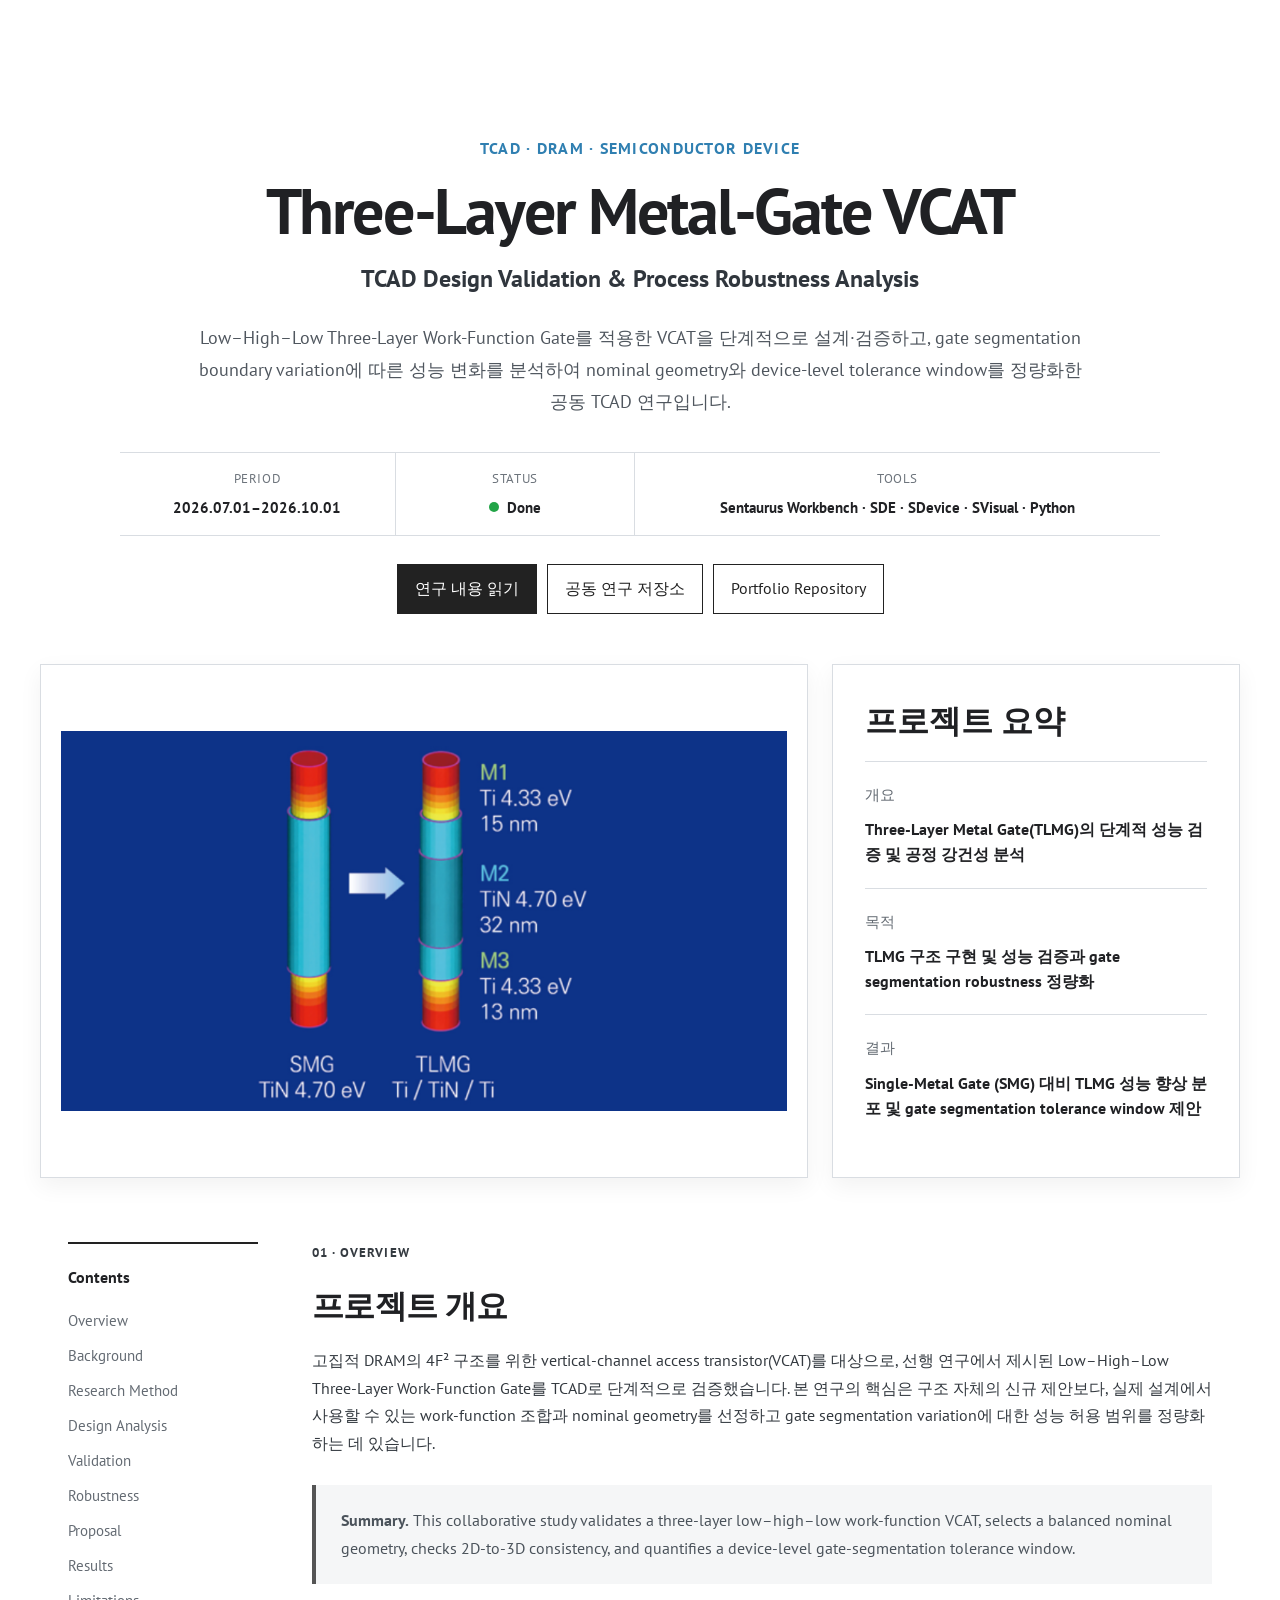
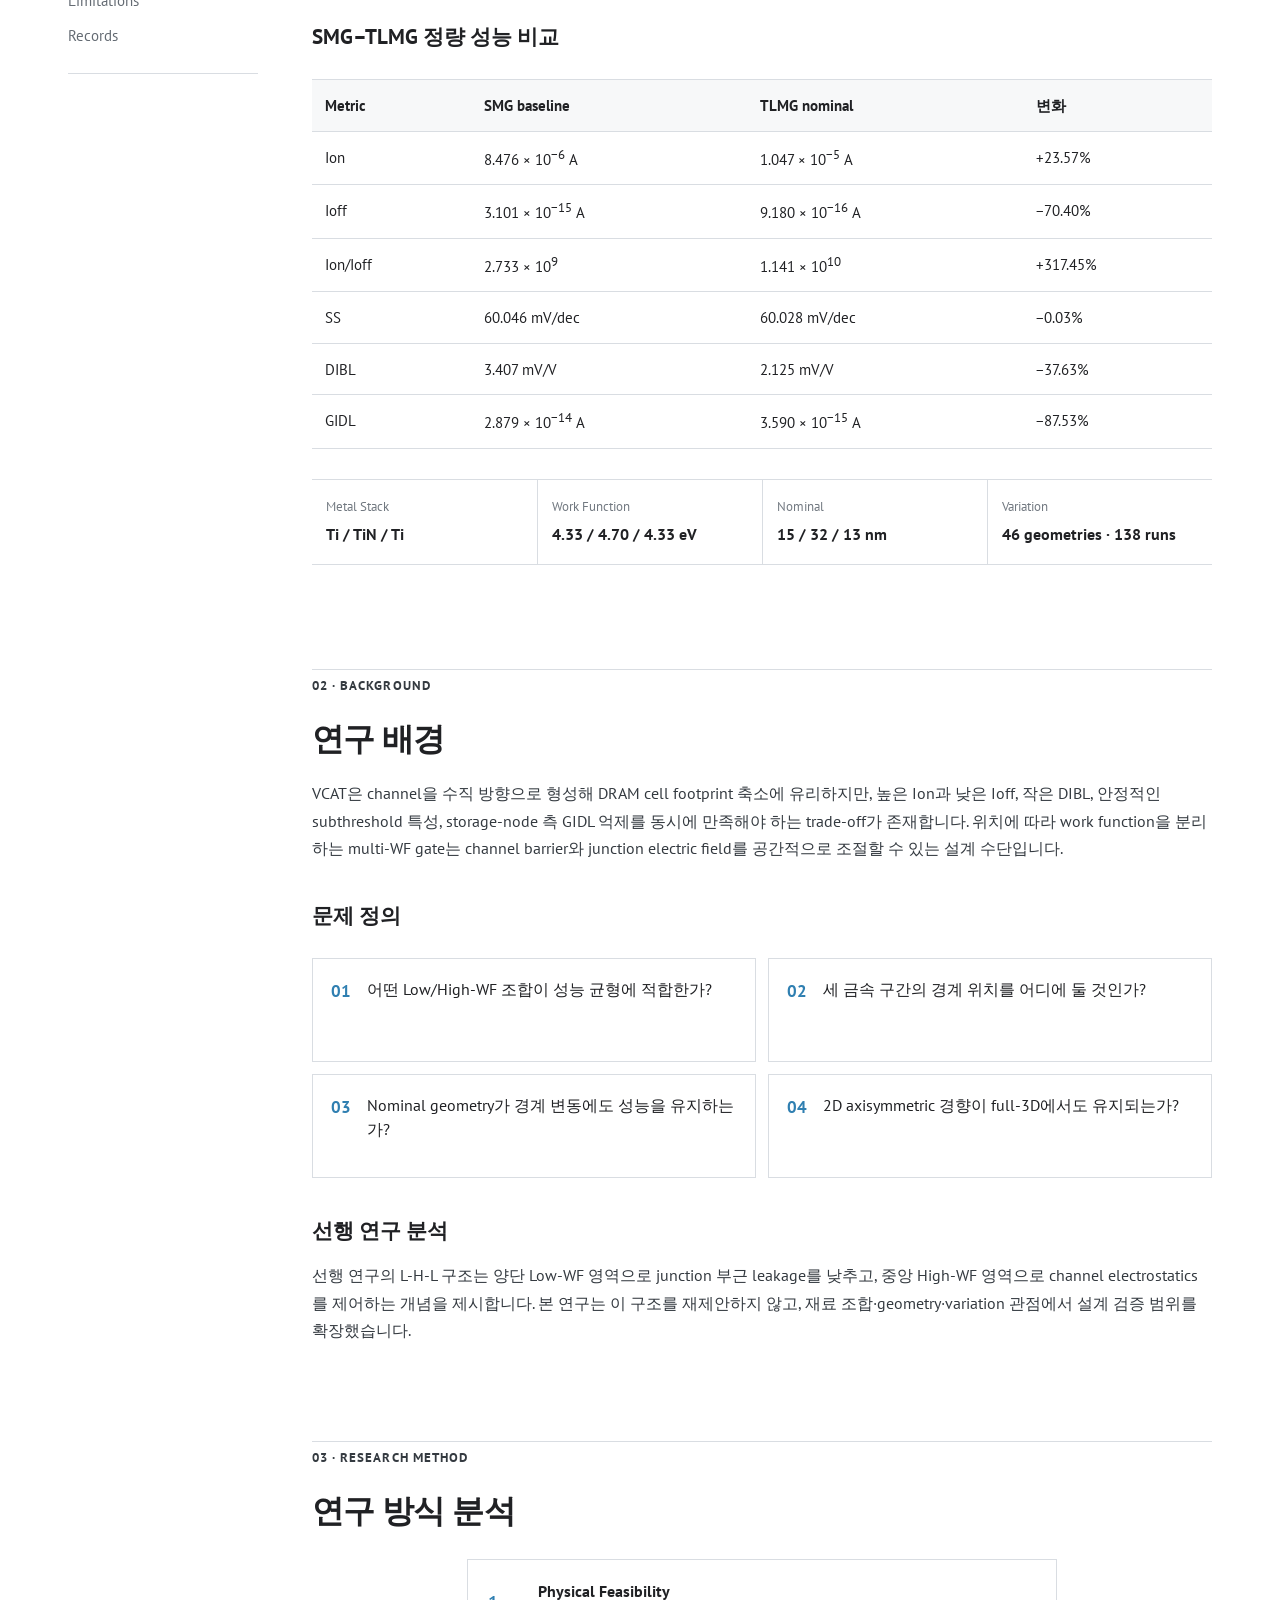
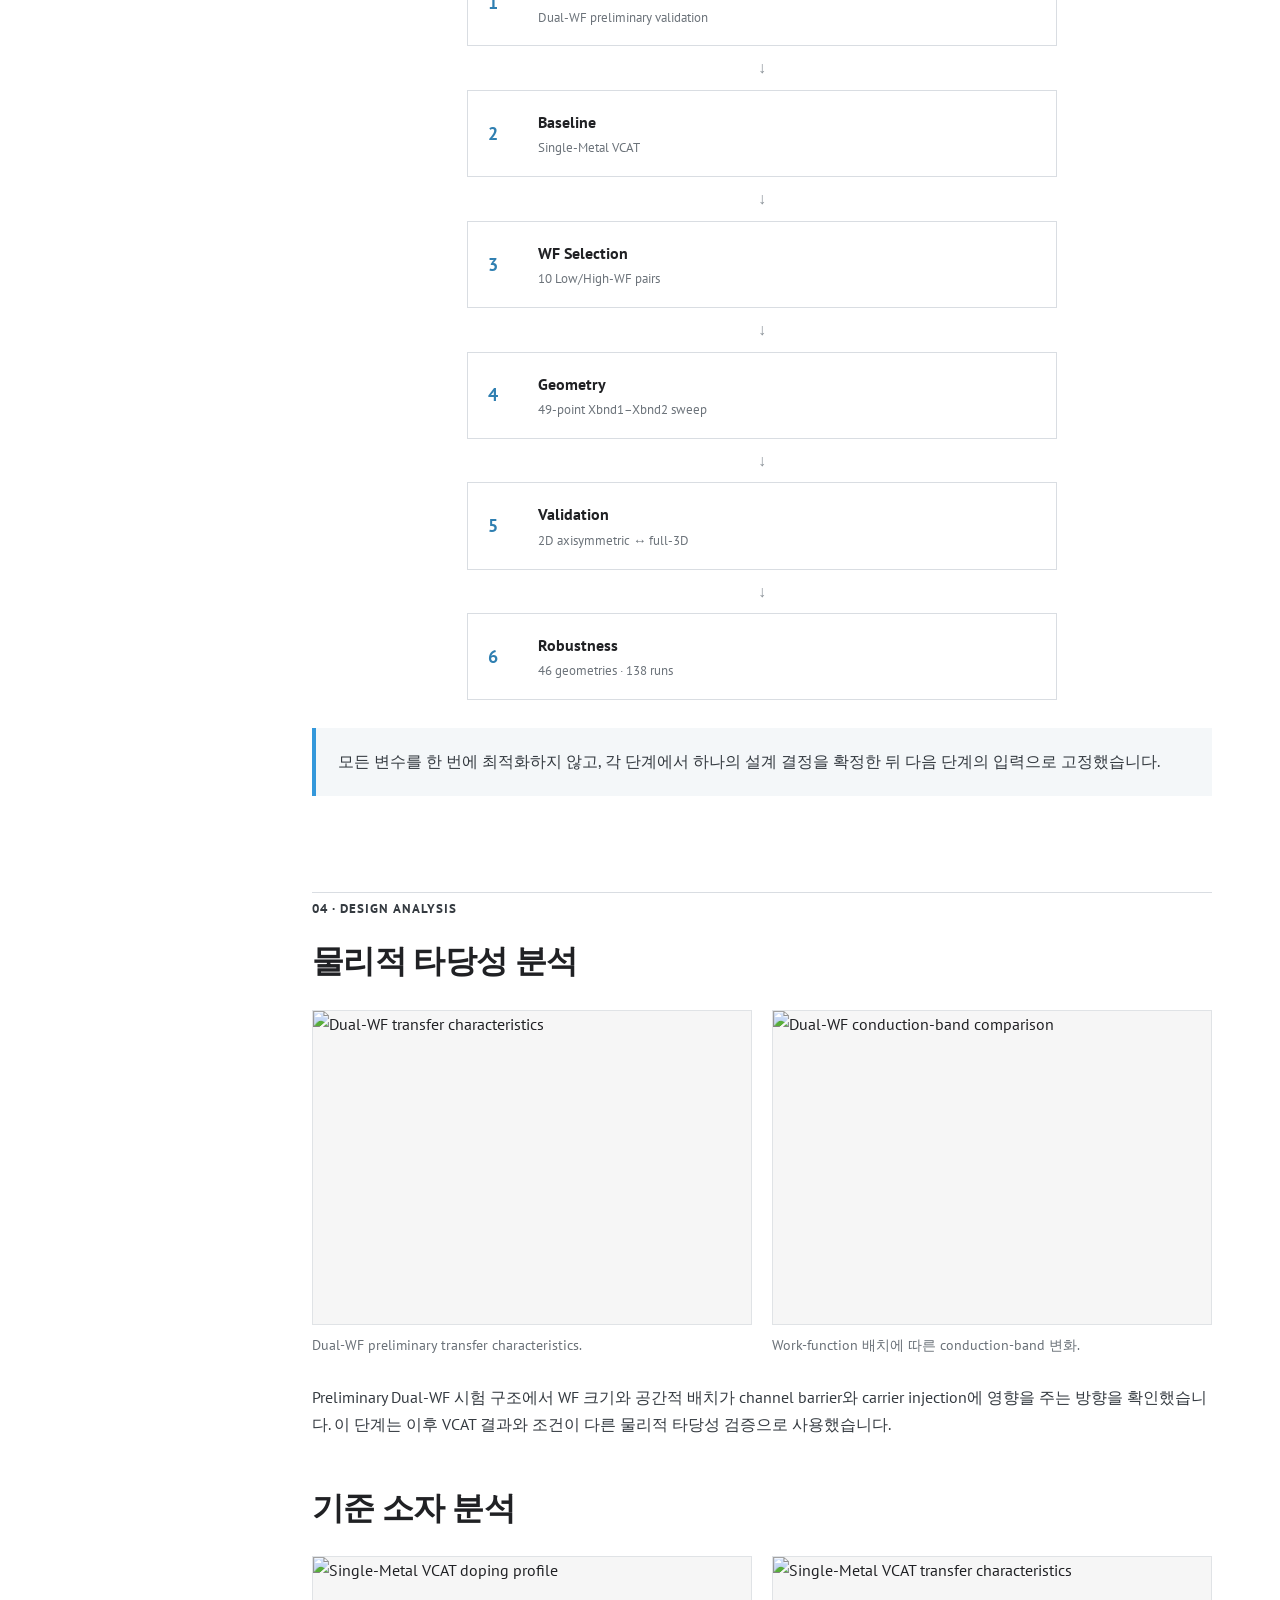
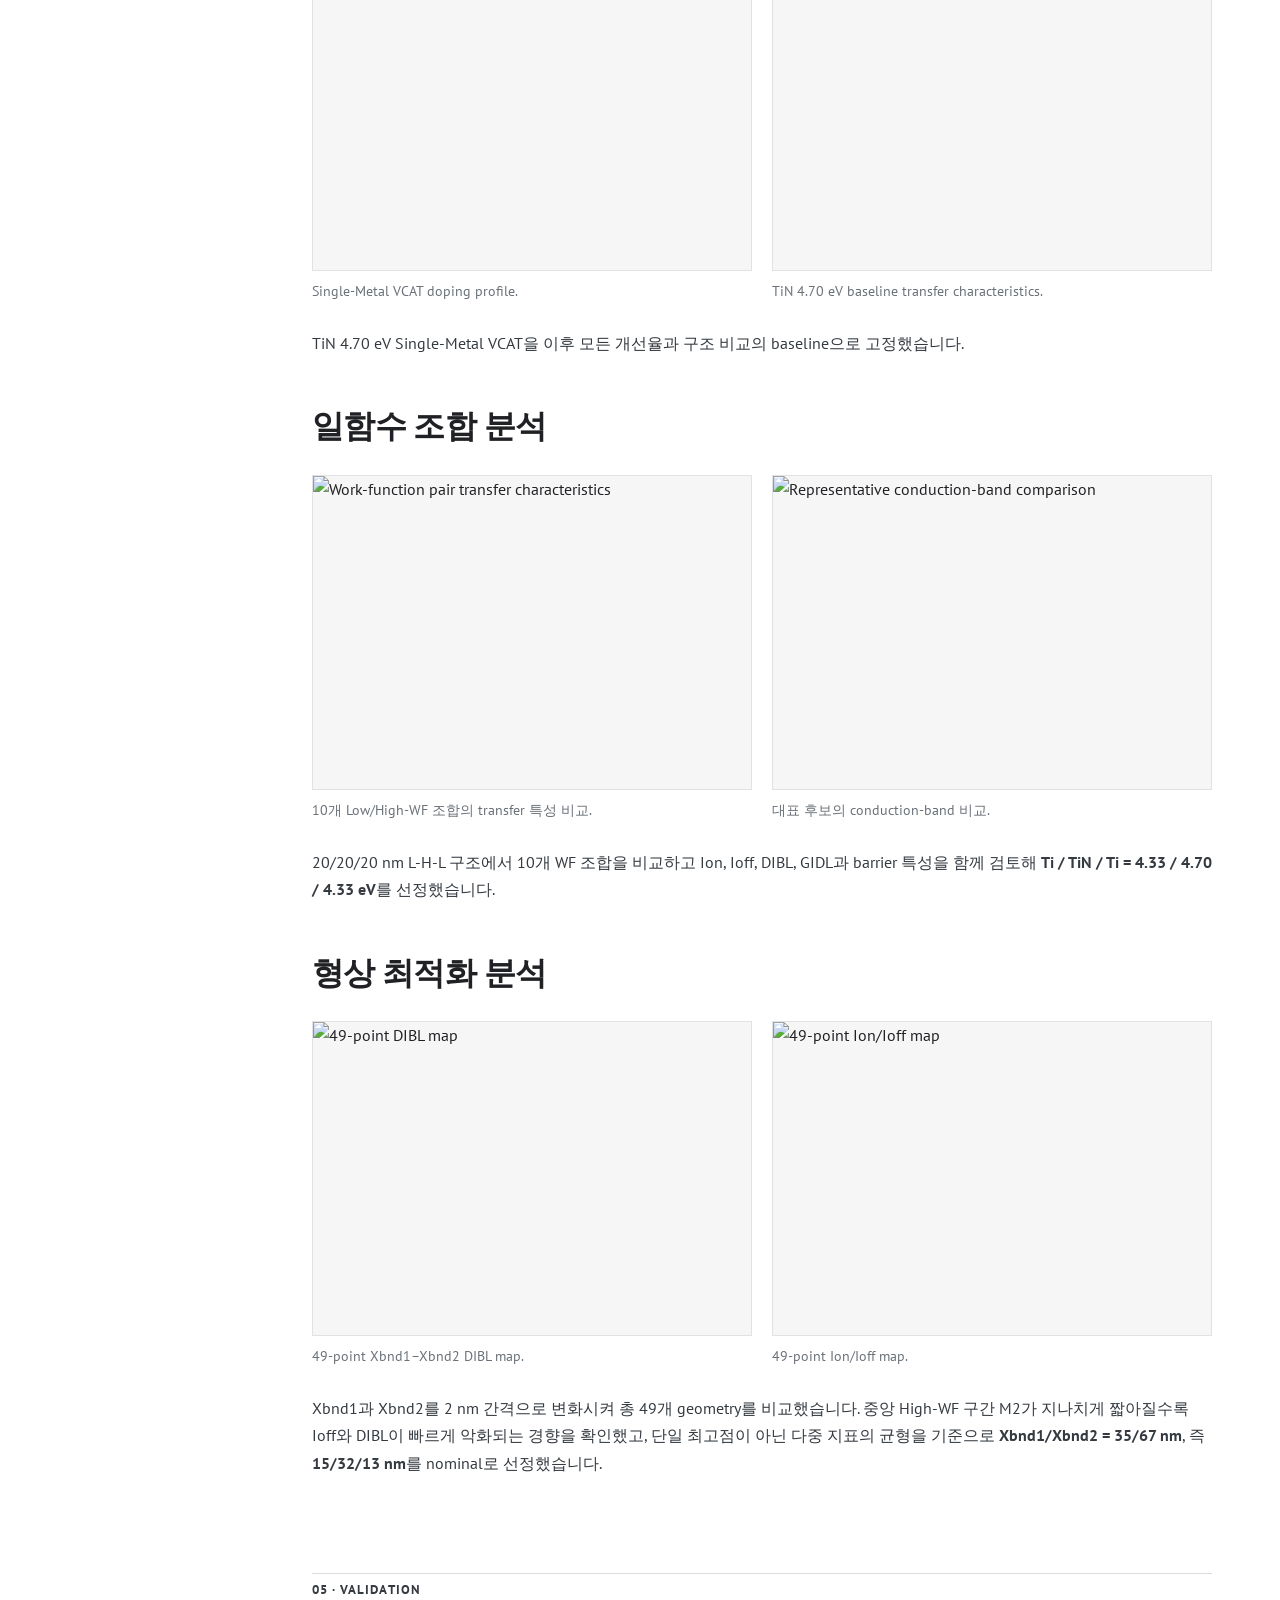
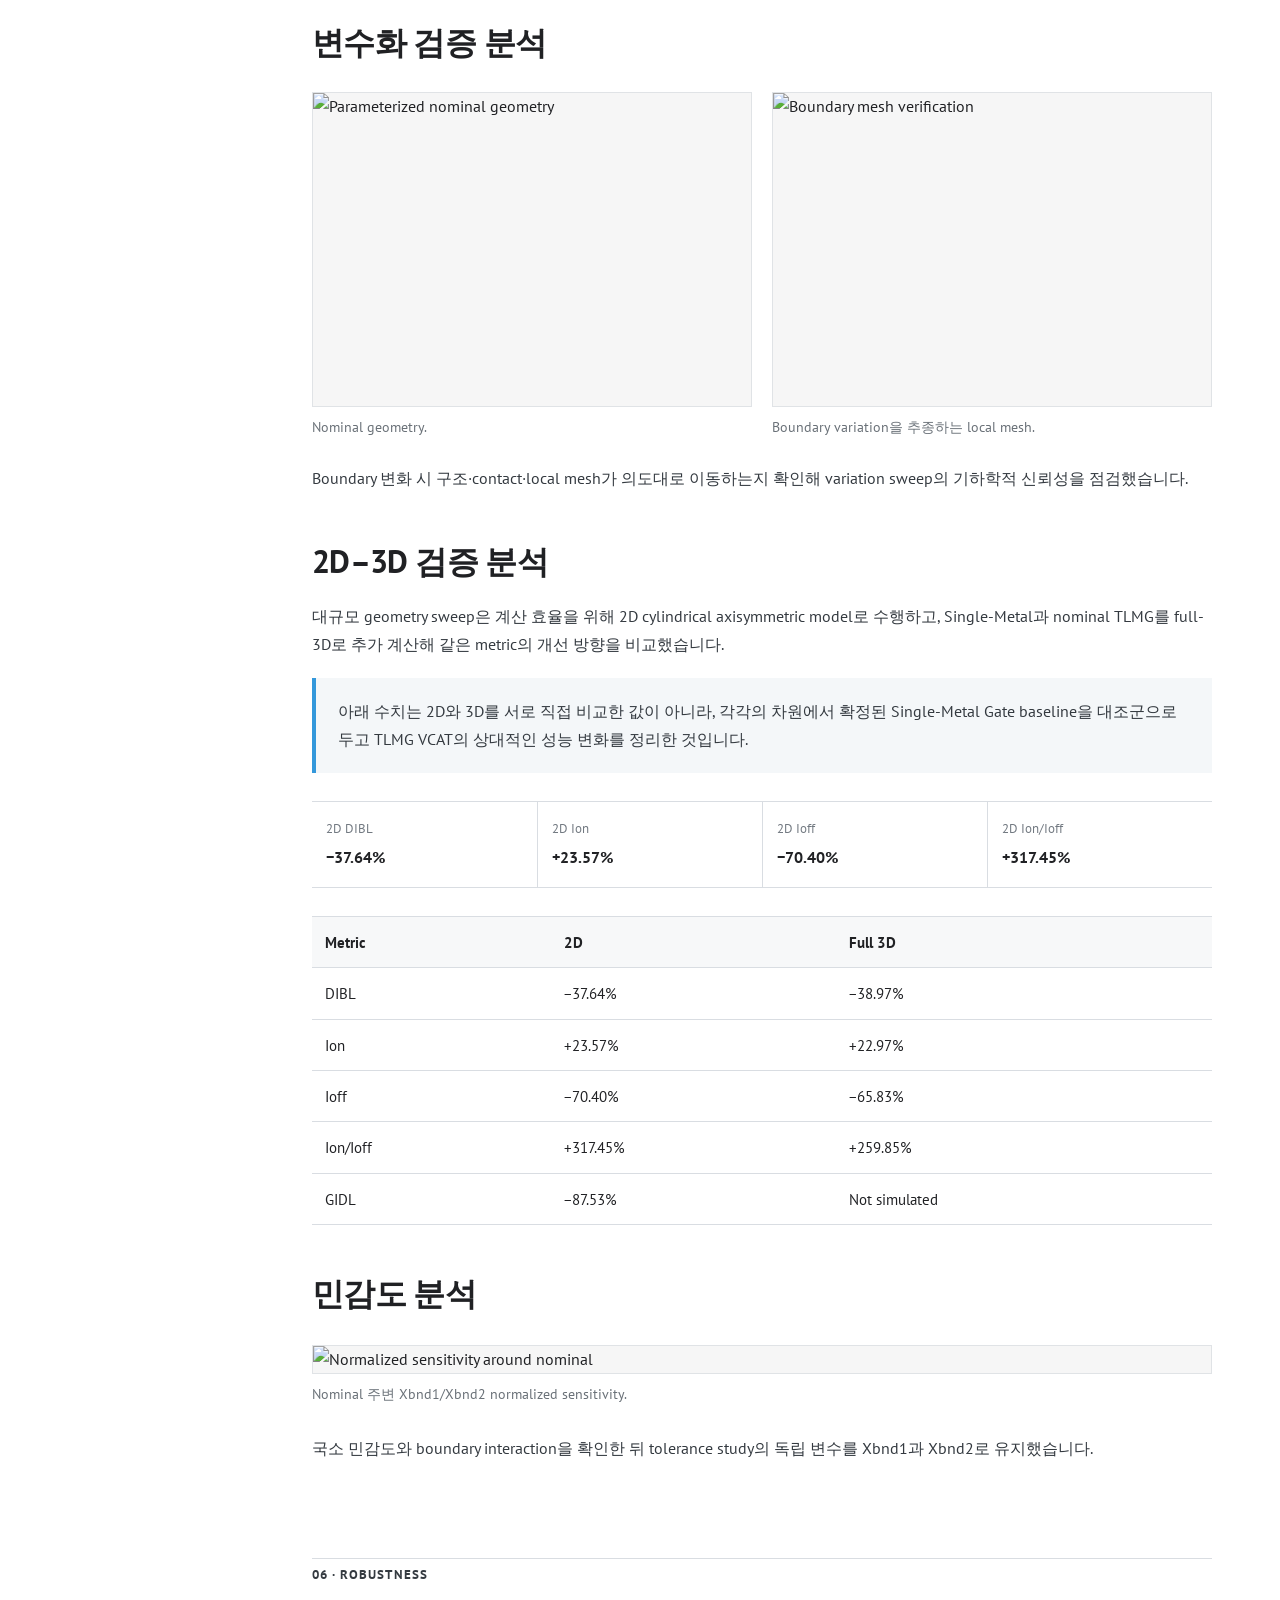
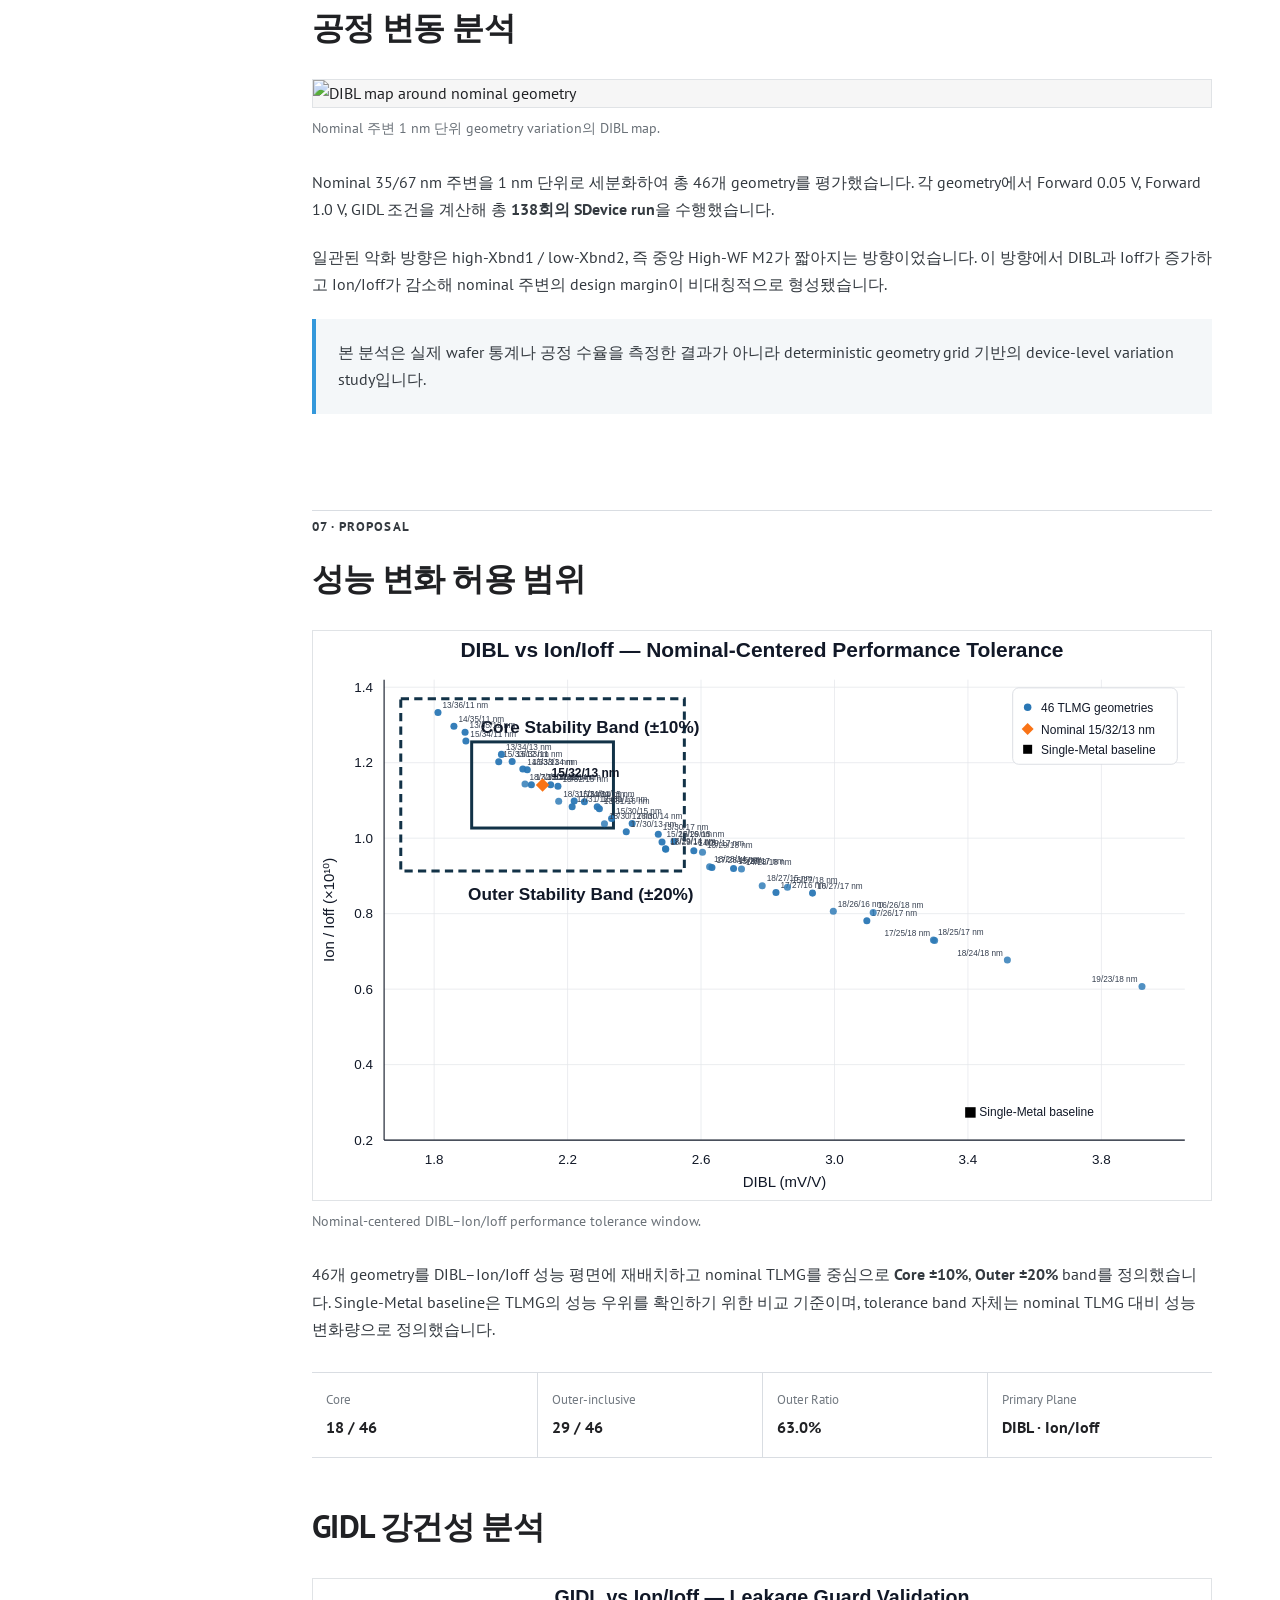
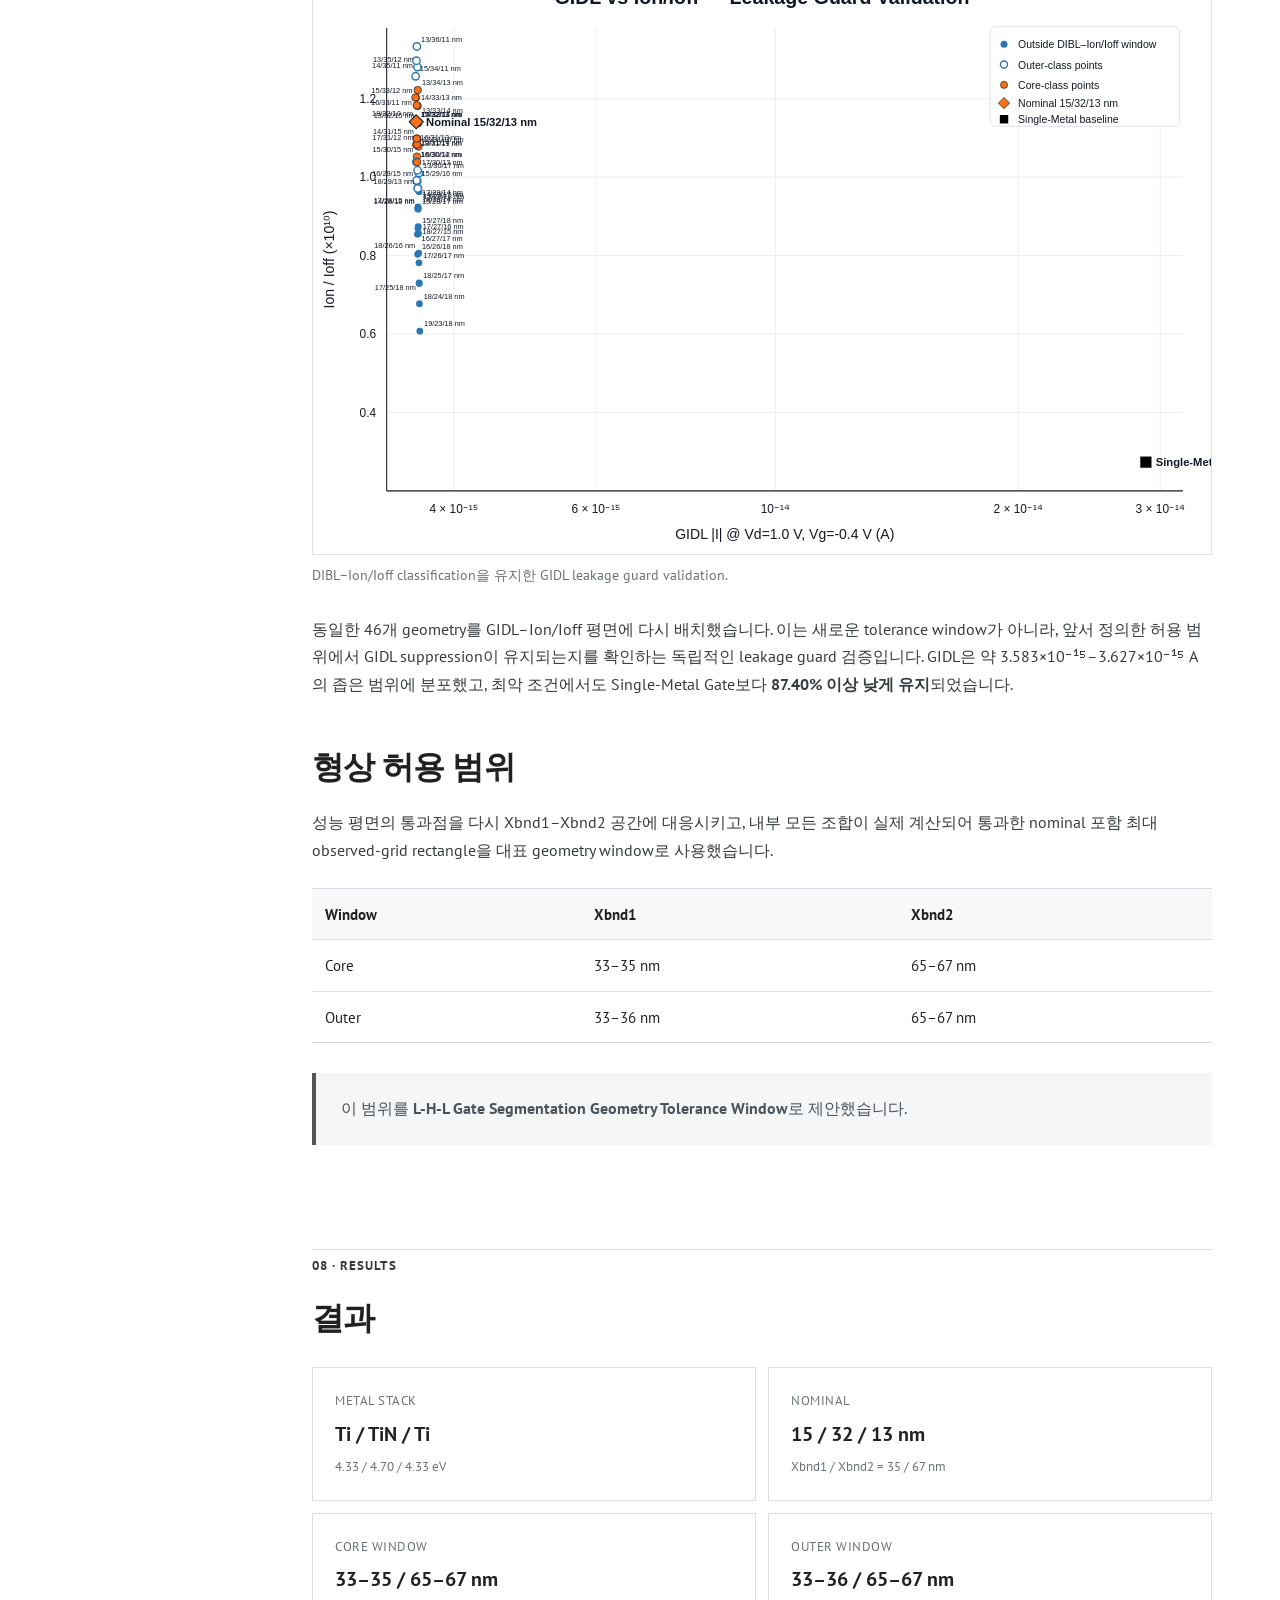
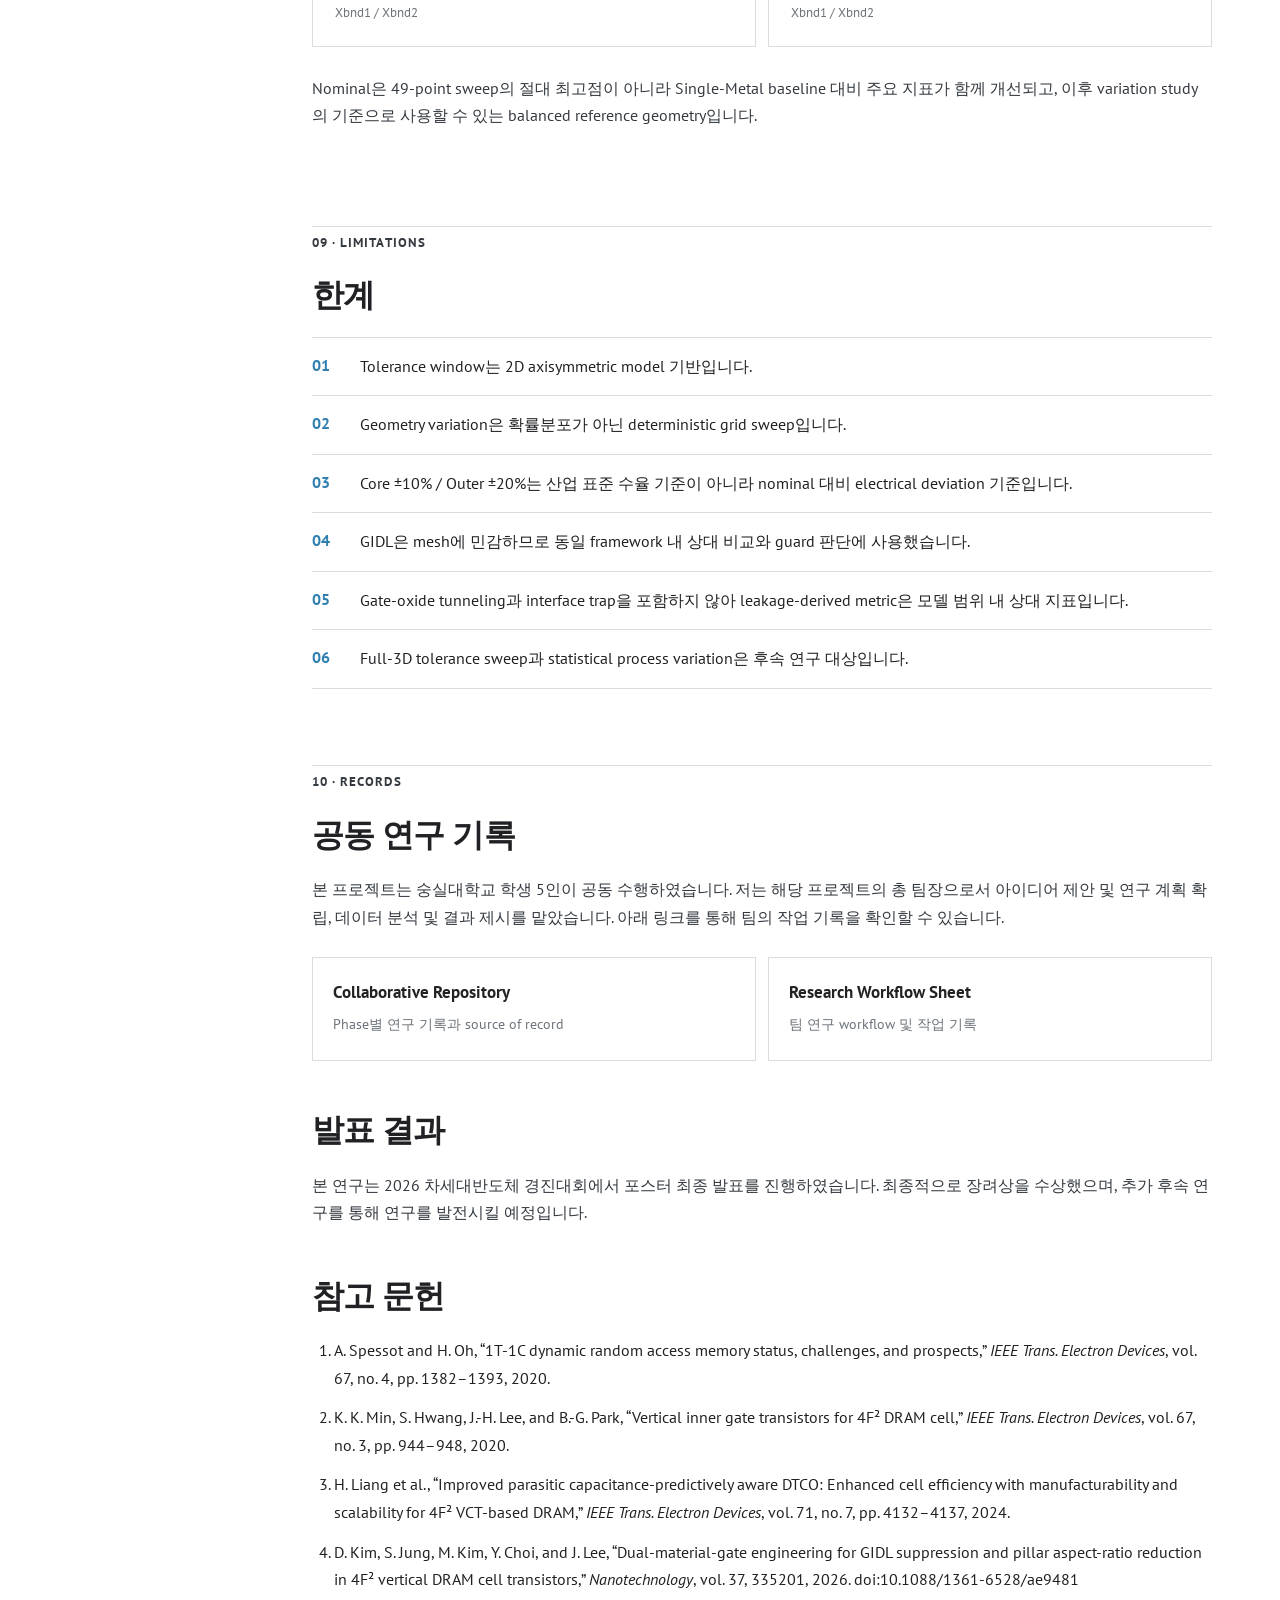
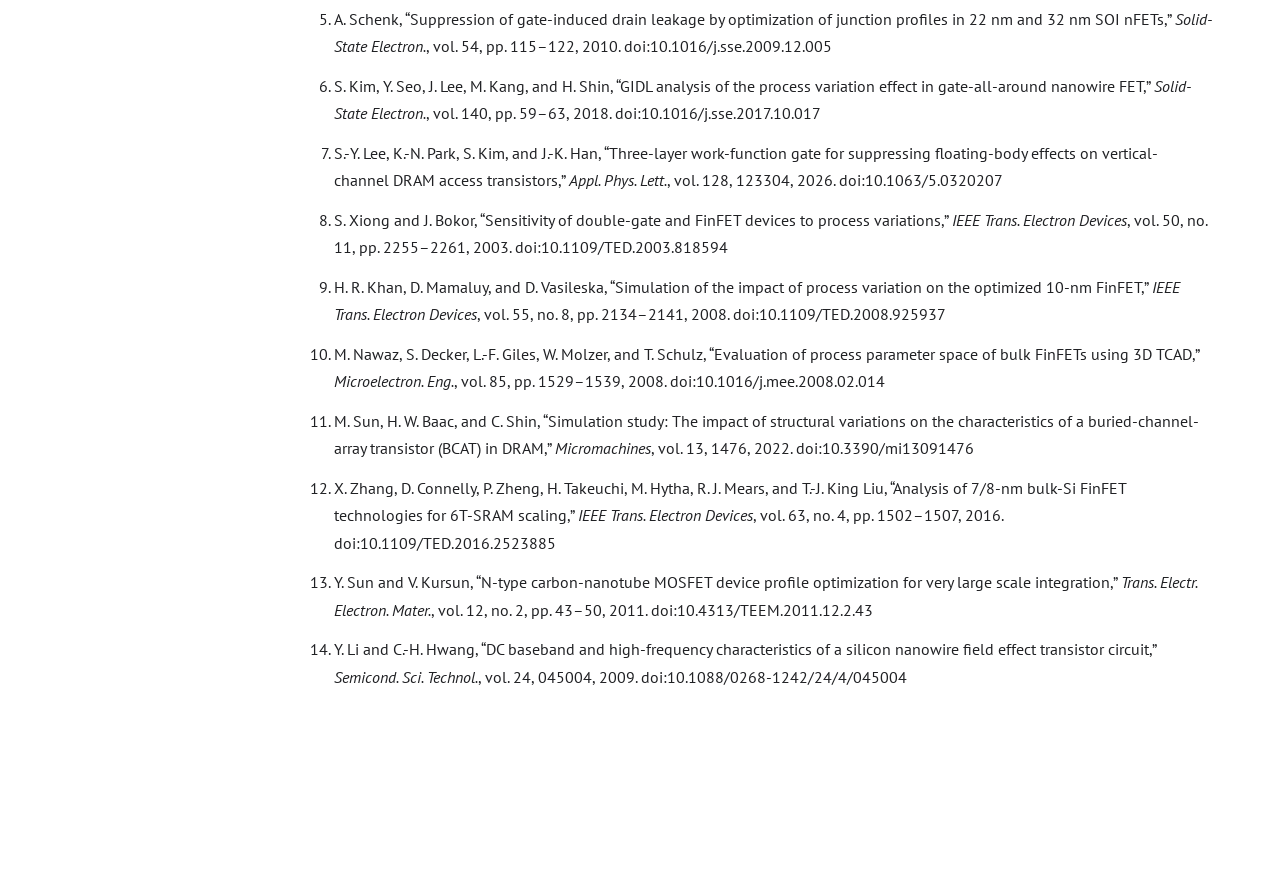
==== commit edd090db: "Remove deployed overview comparison note" ====
--- a/TLMG-VCAT-research-portfolio/index.html
+++ b/TLMG-VCAT-research-portfolio/index.html
@@ -107,10 +107,6 @@
             gate-segmentation tolerance window.
           </blockquote>
           <h3>SMG–TLMG 정량 성능 비교</h3>
-          <p class="note">
-            아래 값은 2D axisymmetric 기준으로, Phase 2에서 확정한 Single-Metal Gate(SMG) baseline과
-            최종 nominal TLMG 구조(15/32/13 nm)를 동일한 평가 지표로 비교한 결과입니다.
-          </p>
           <div class="table-wrap">
             <table>
               <thead>
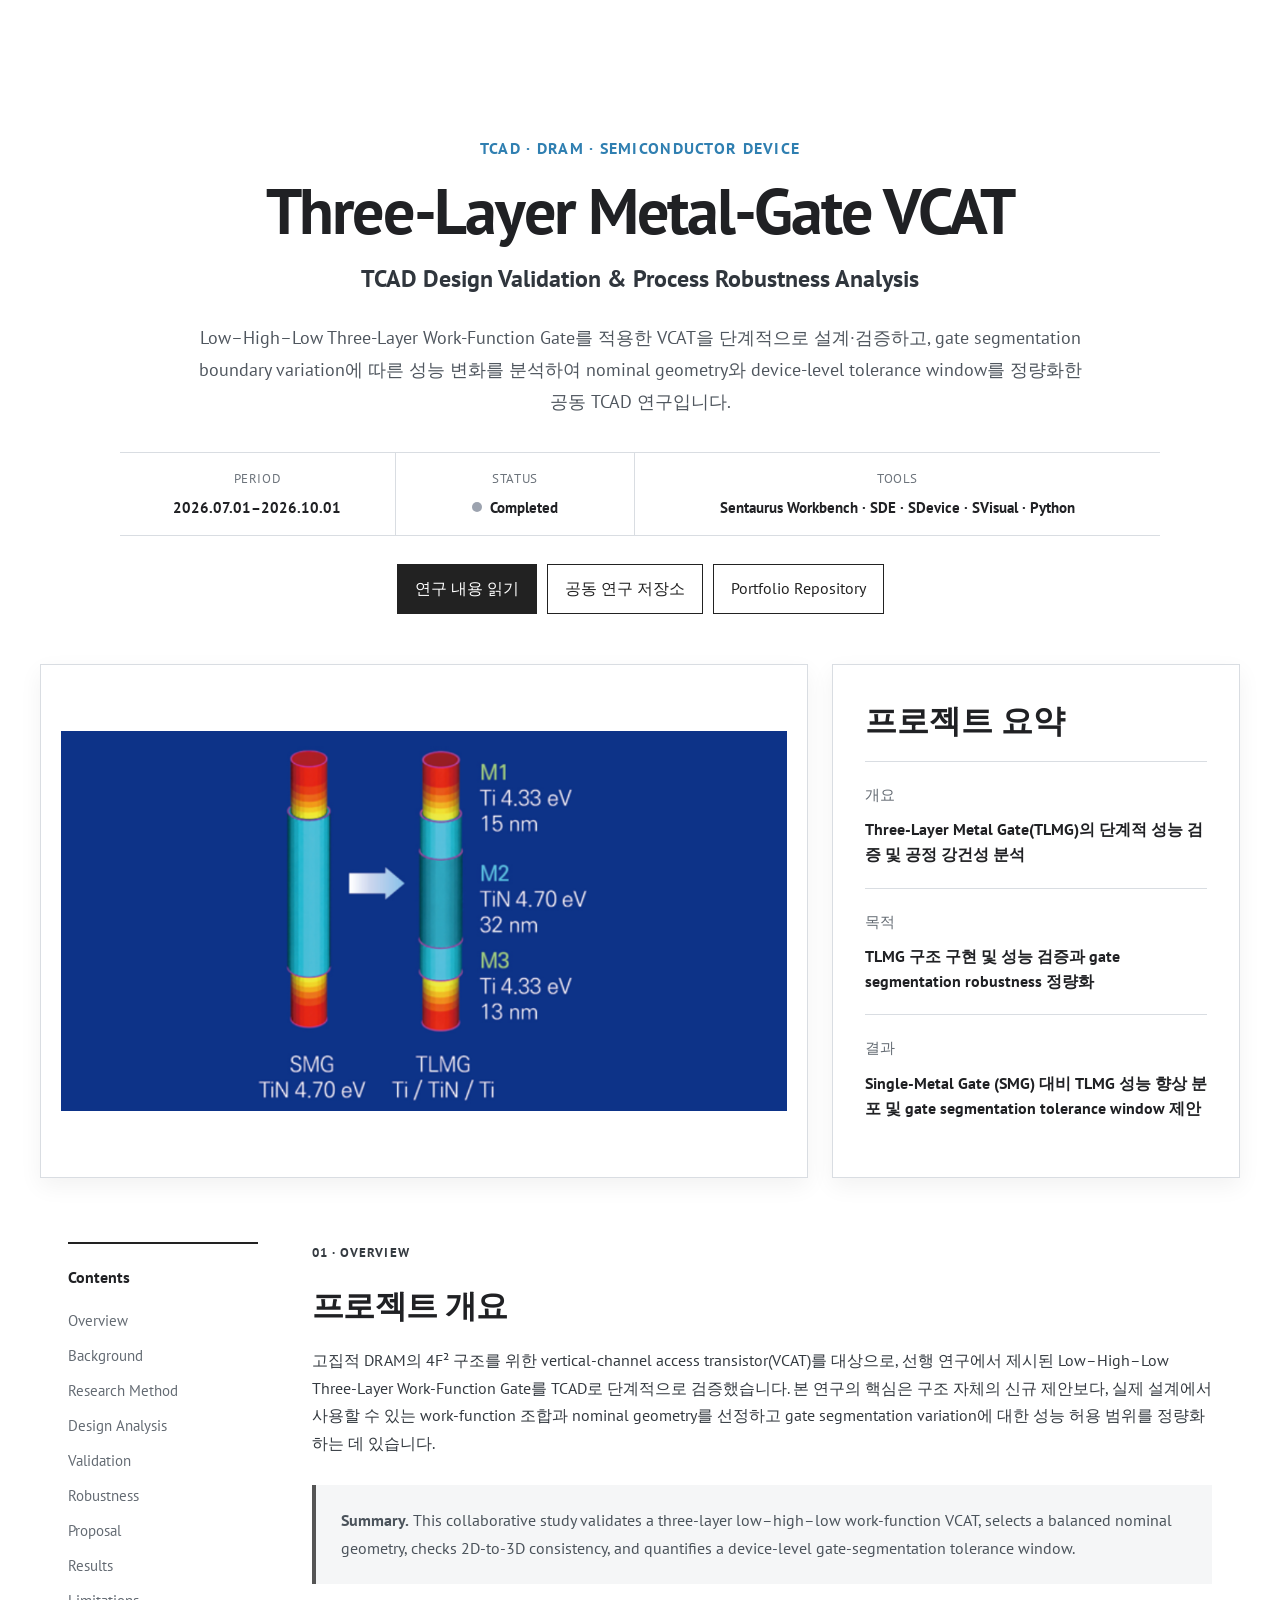
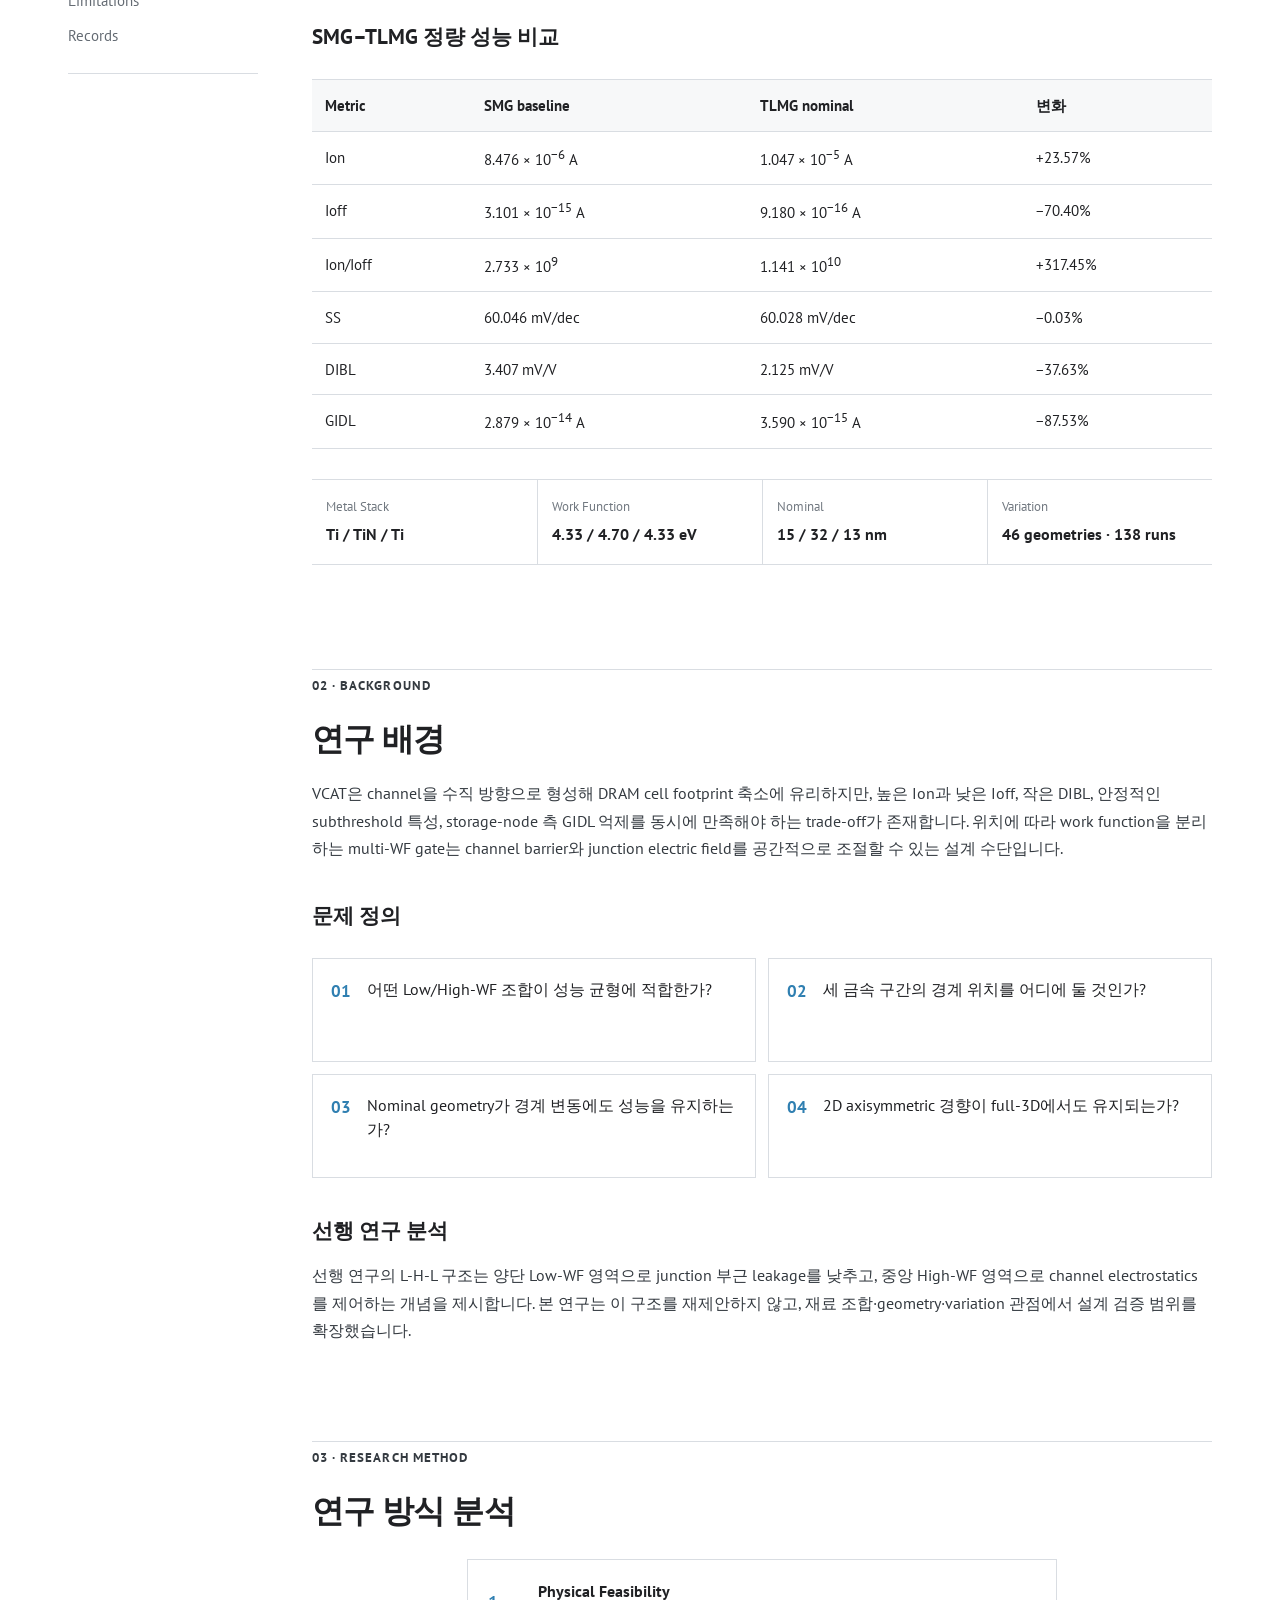
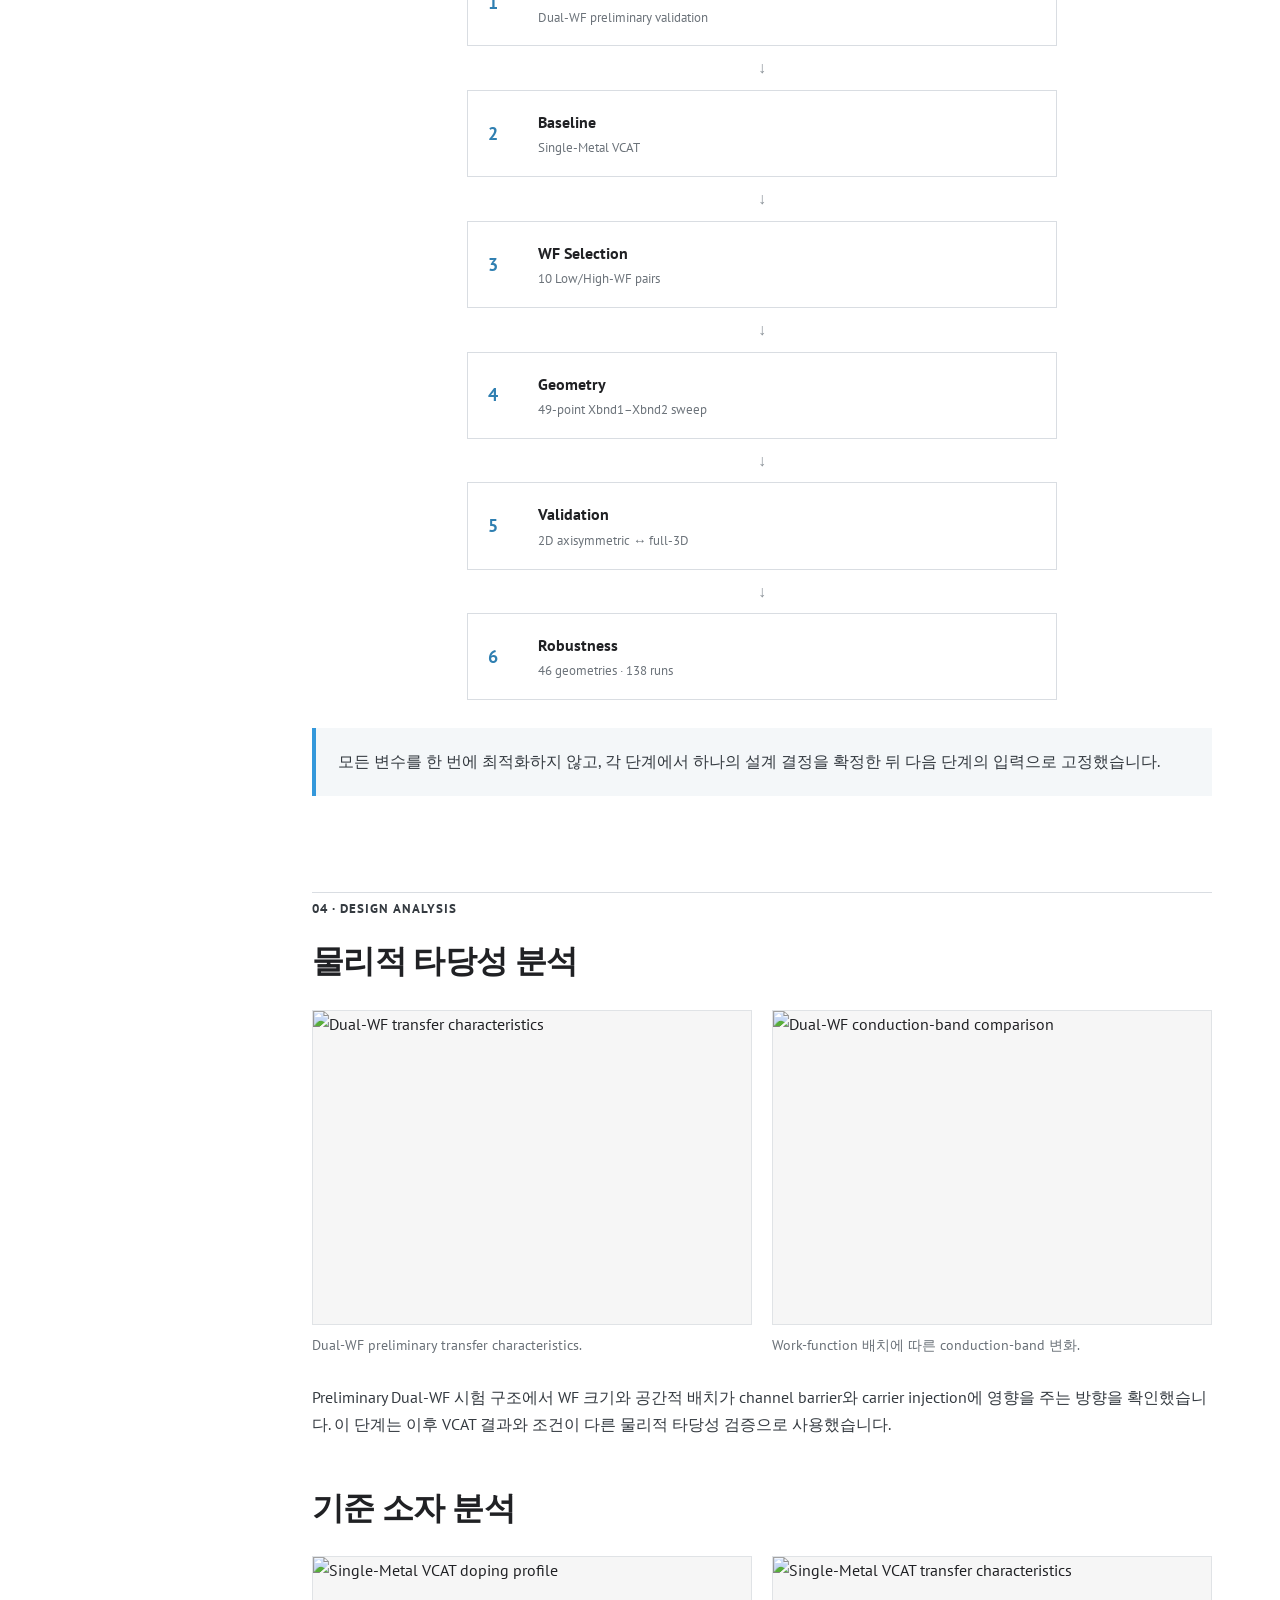
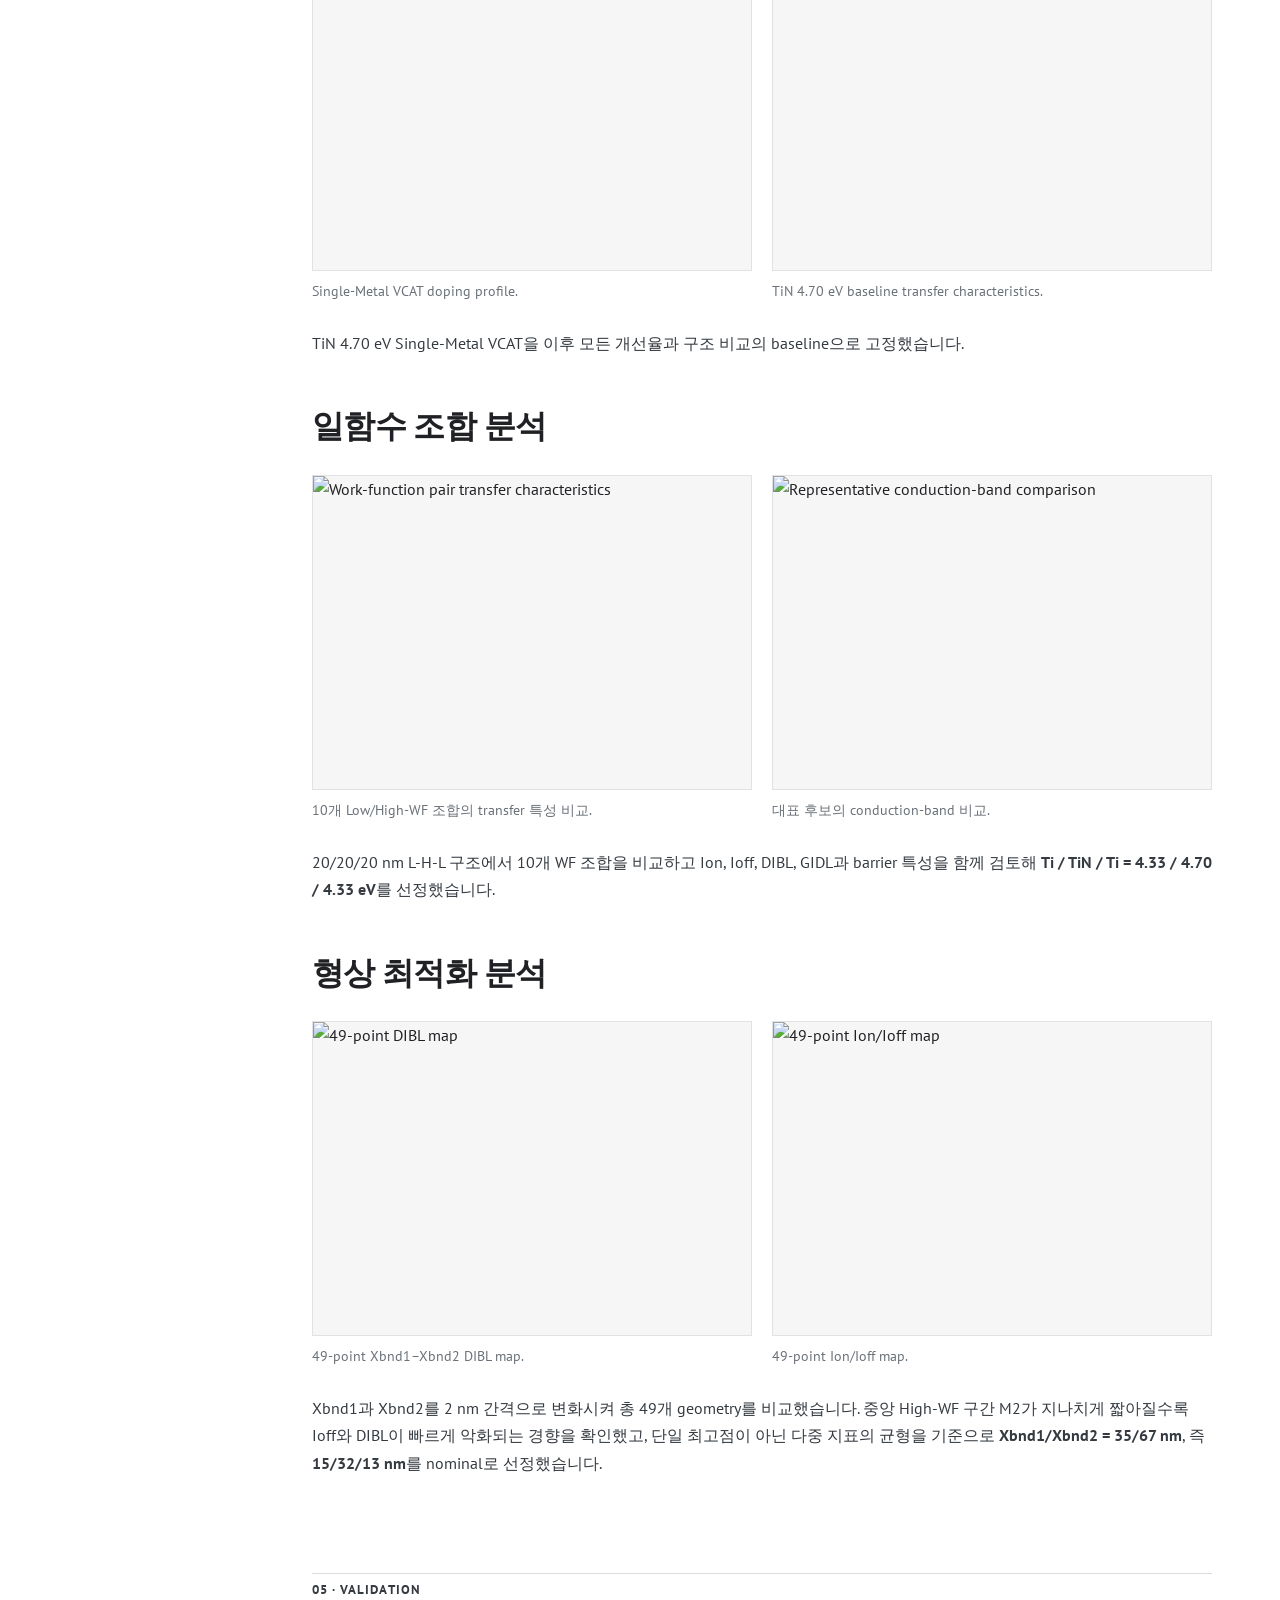
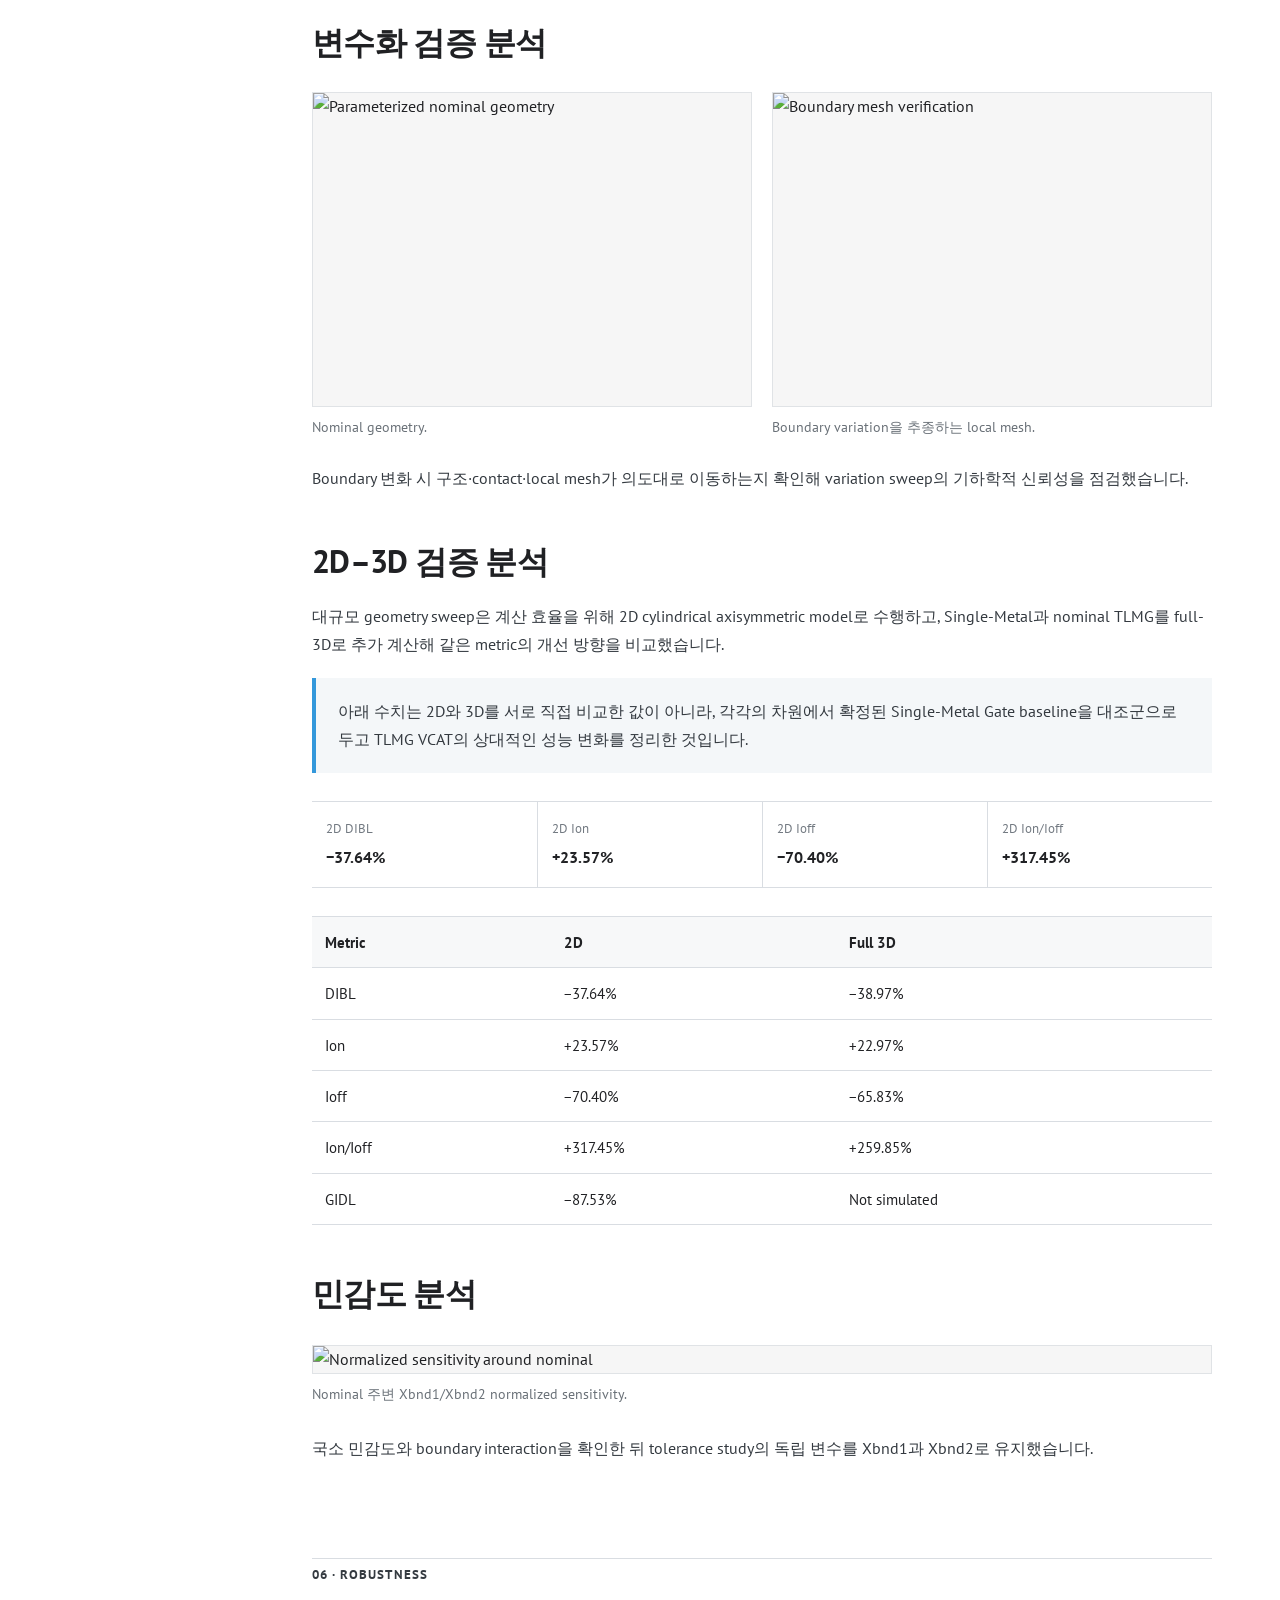
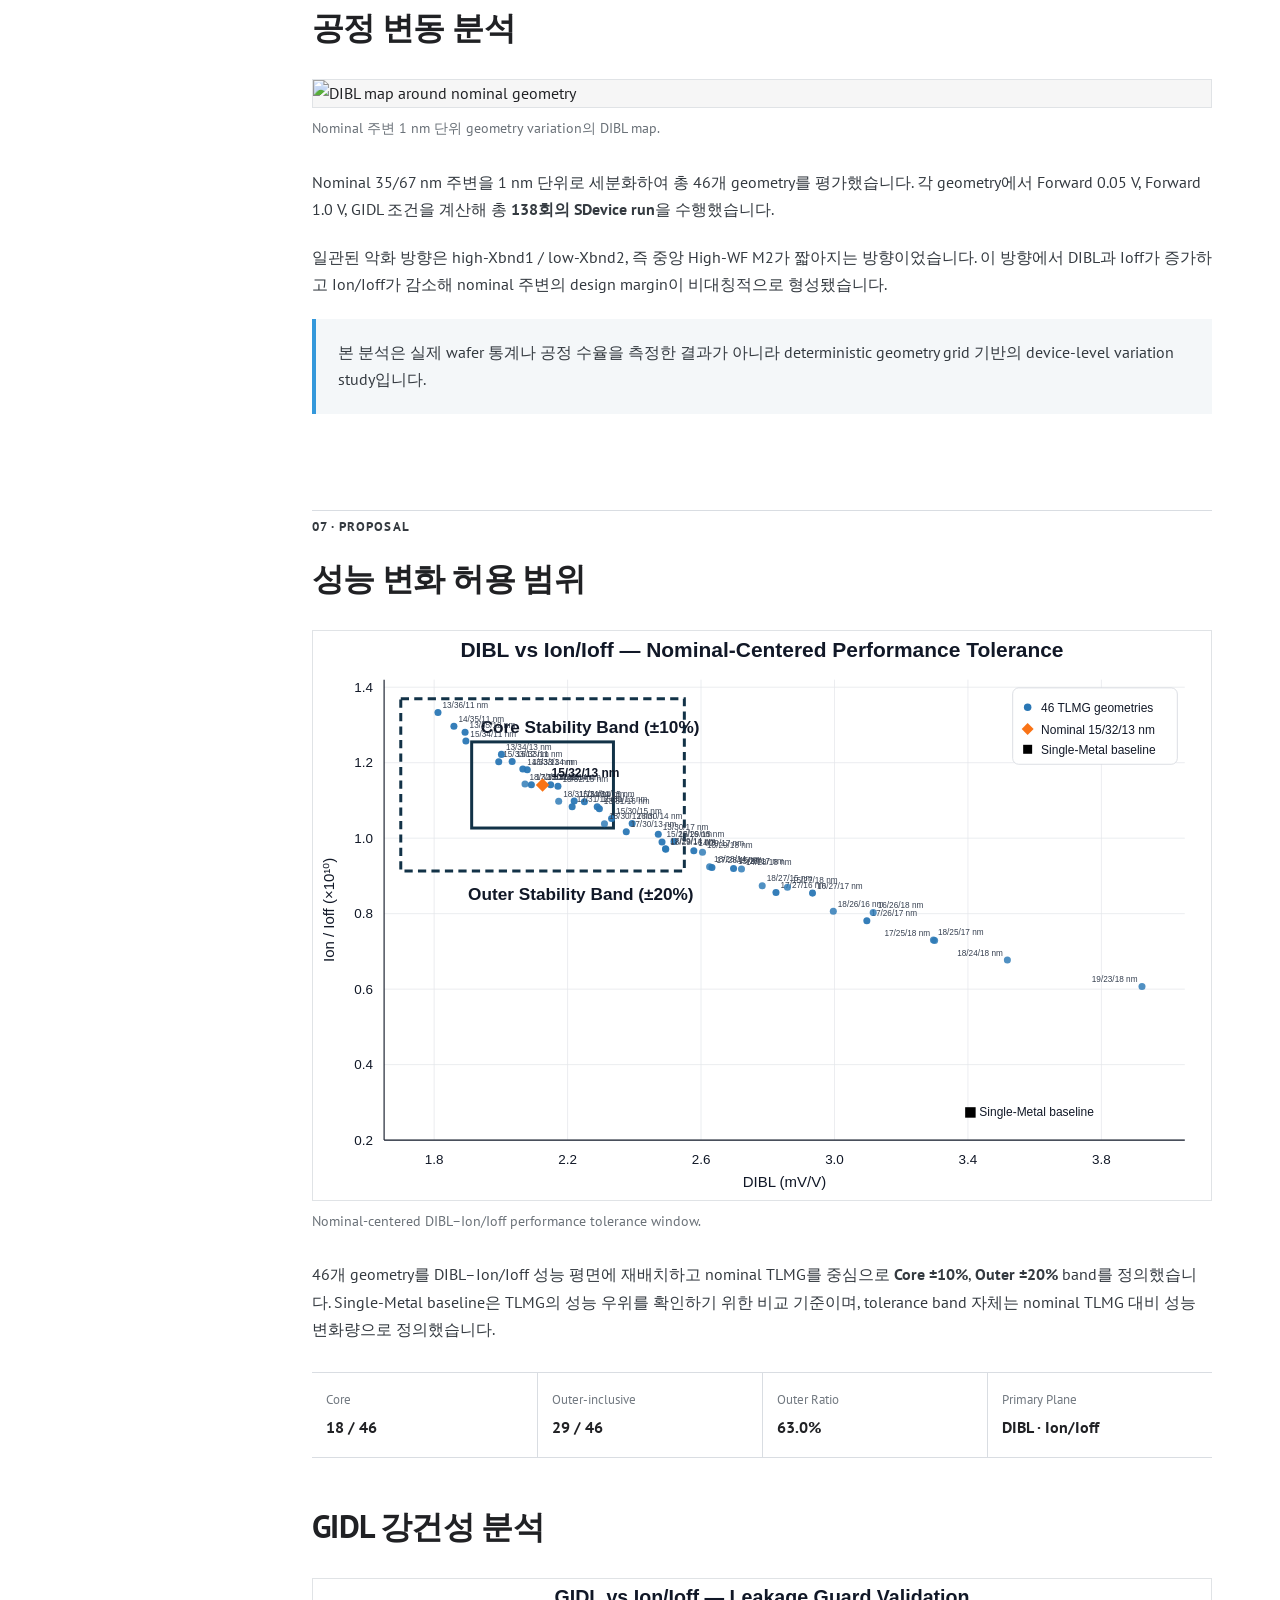
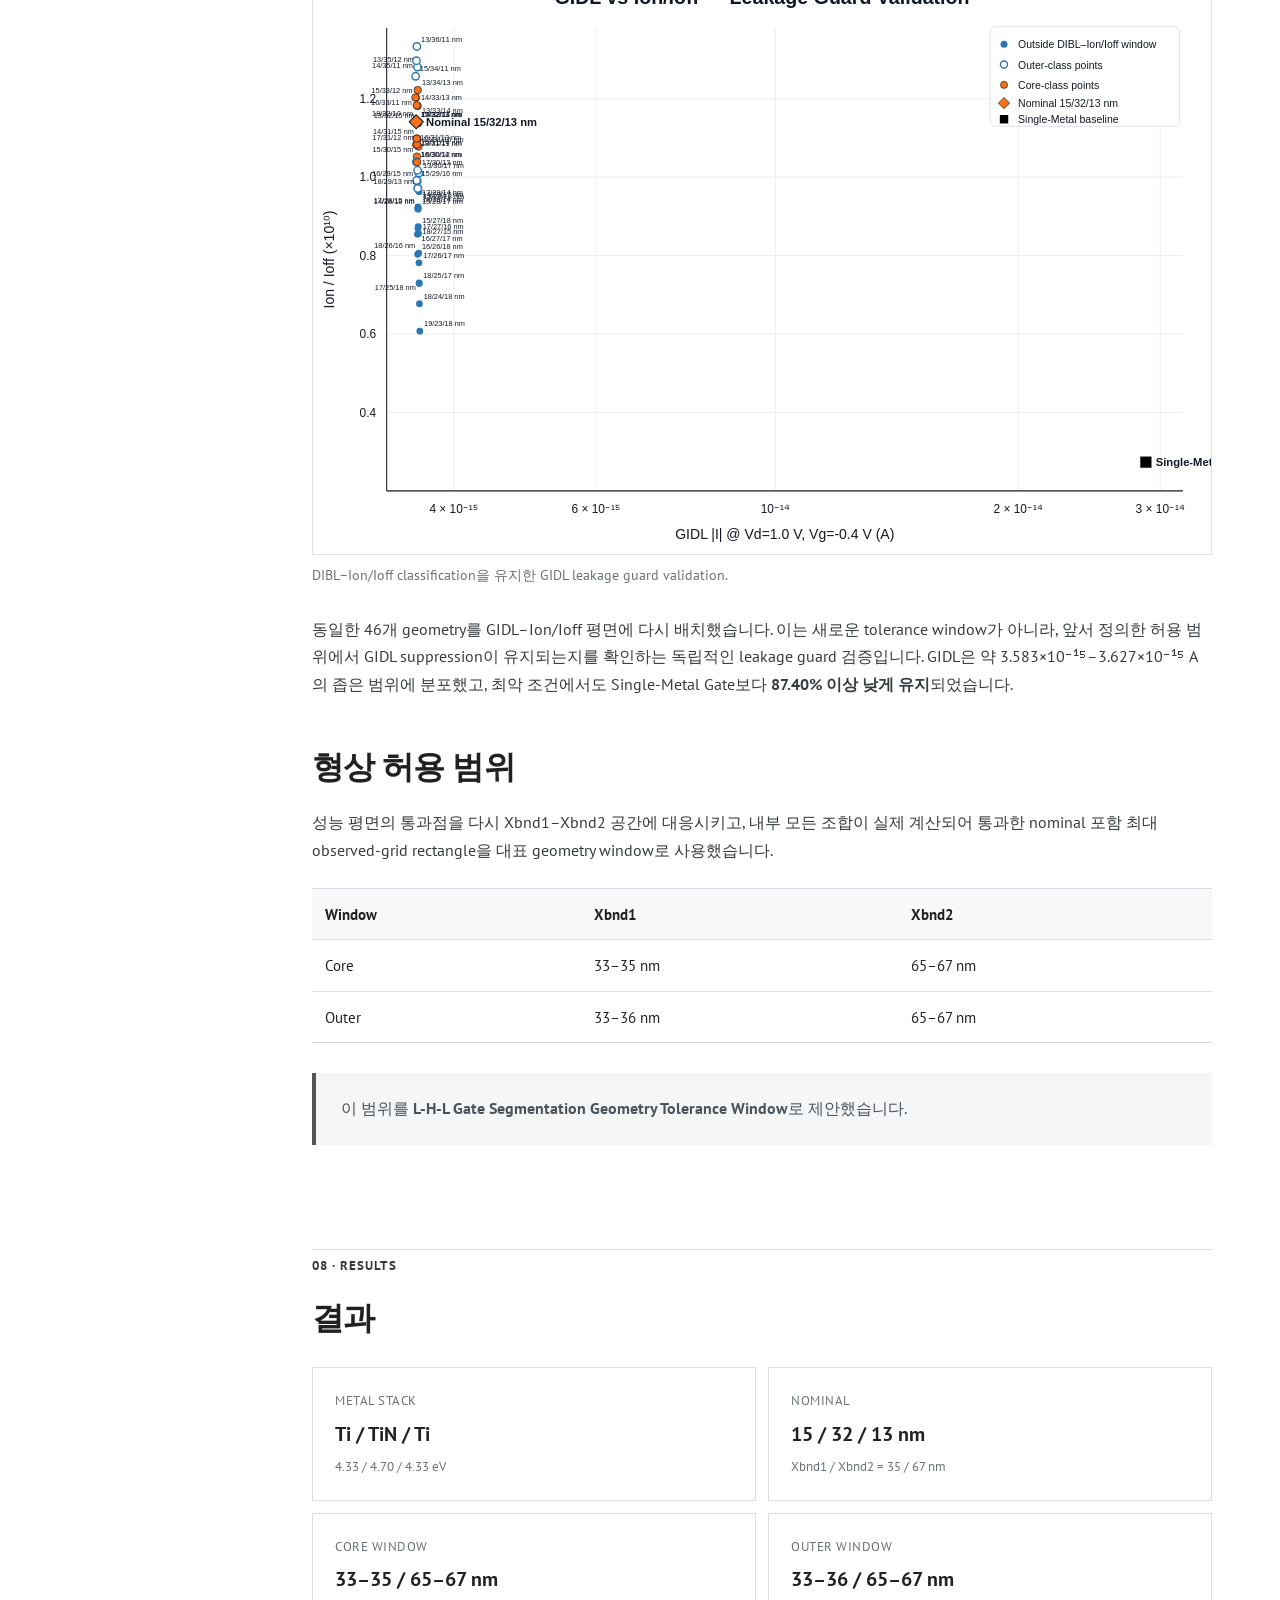
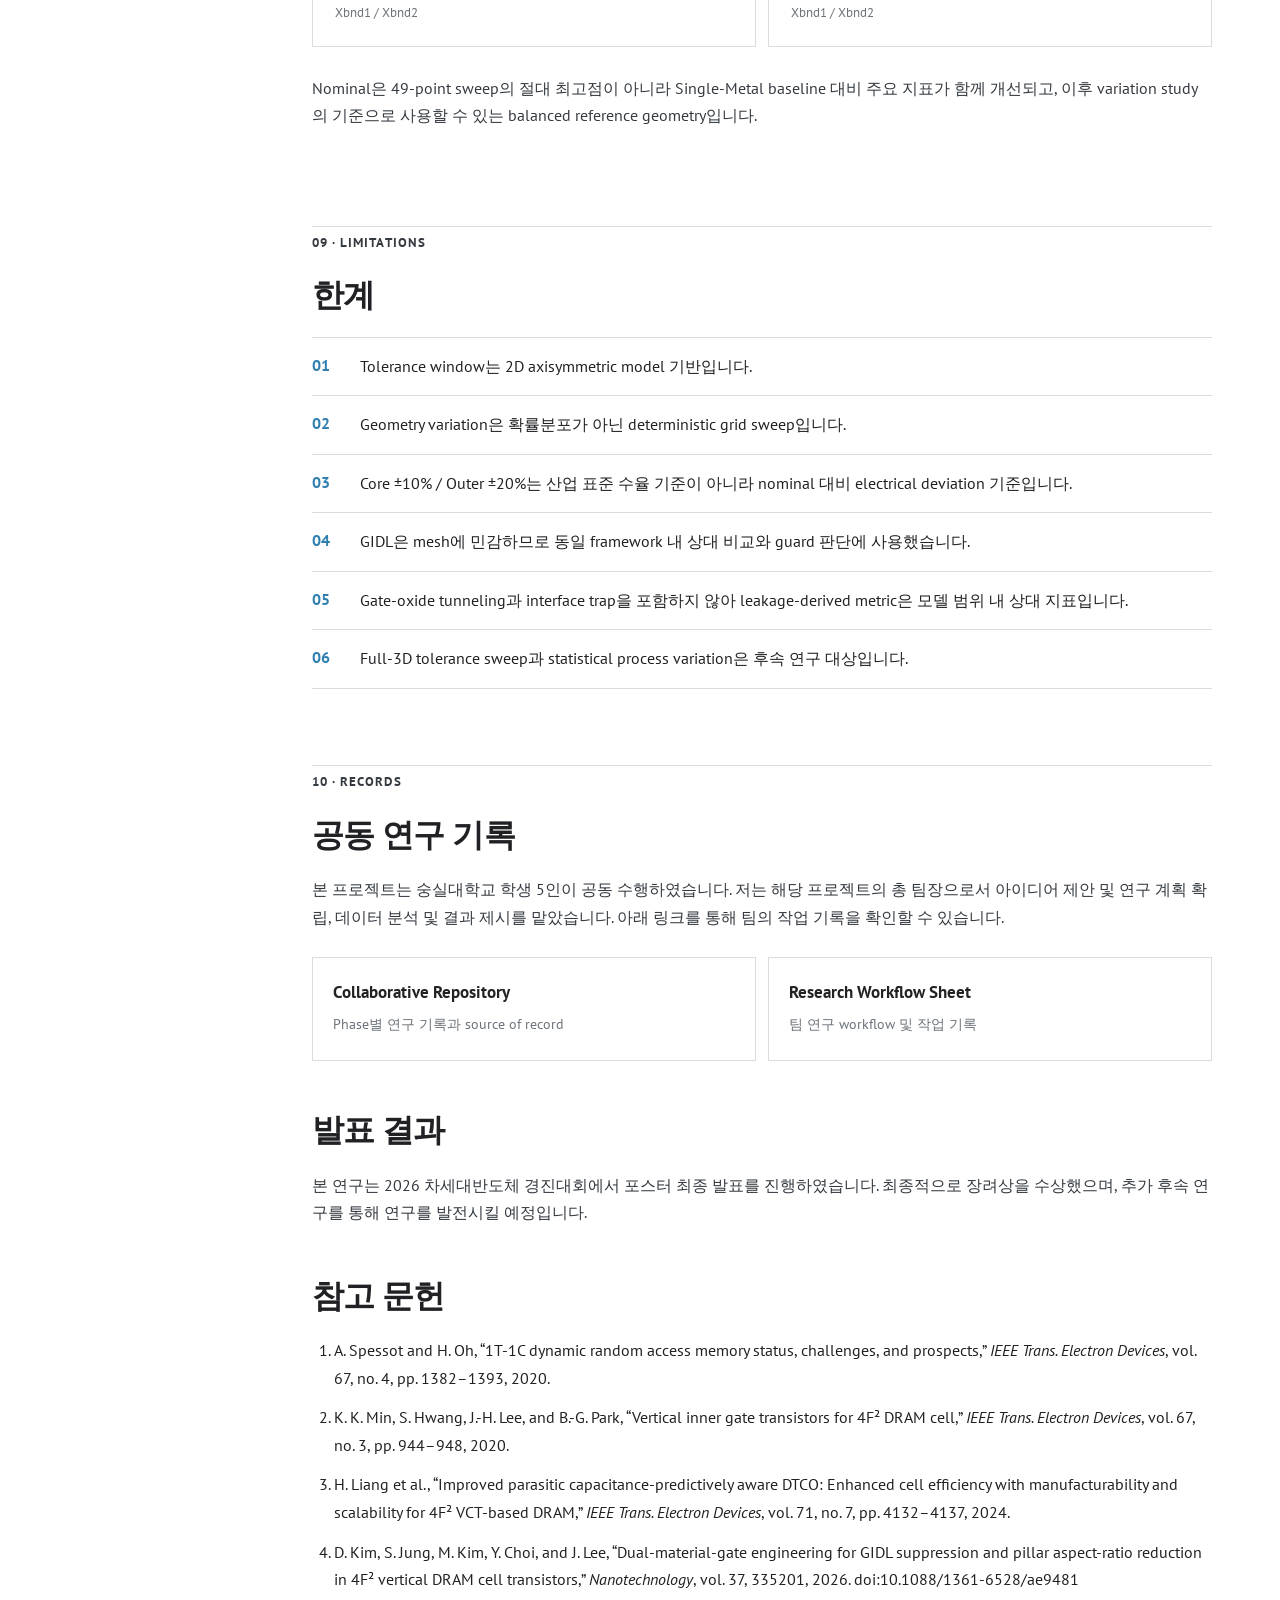
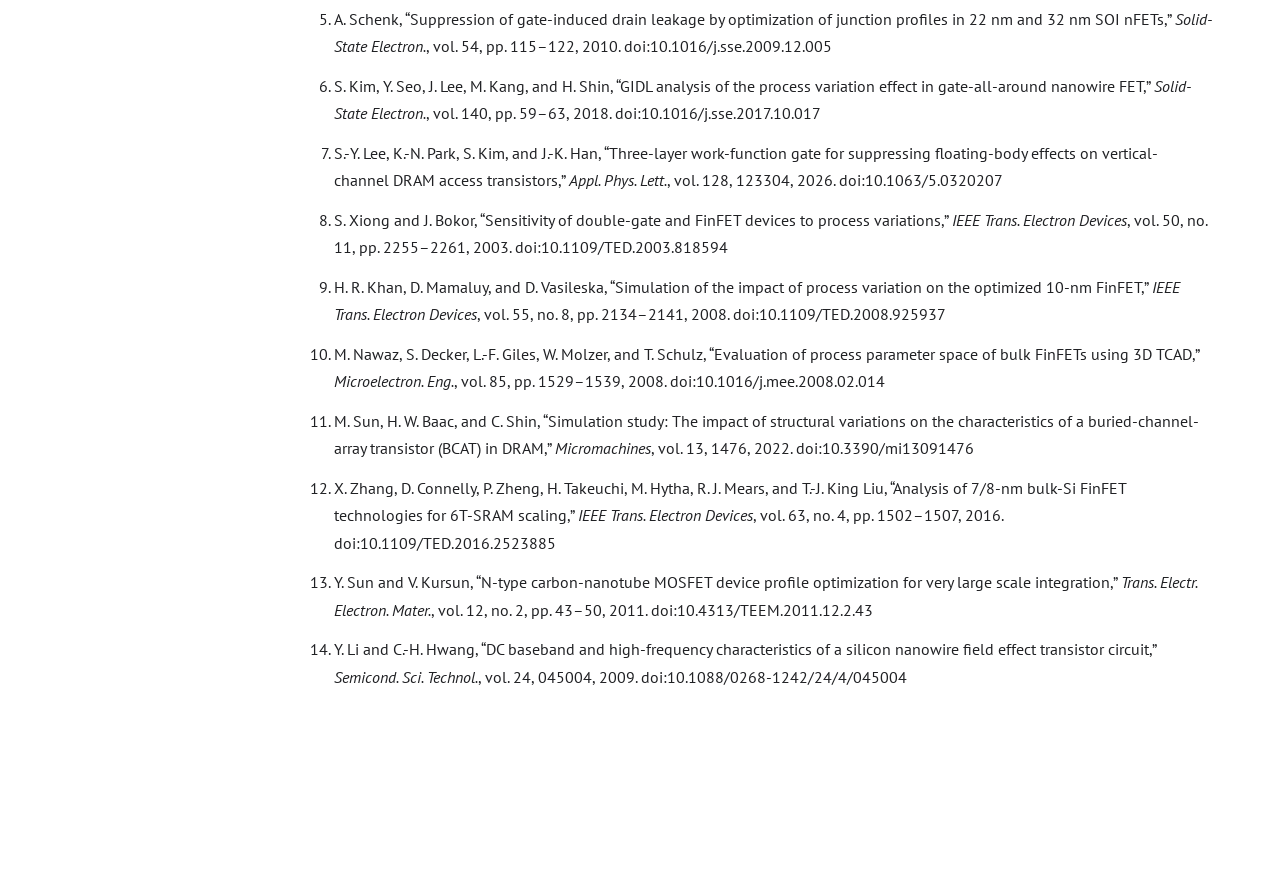
==== commit 3e161b3d: "Set deployed project status to Completed" ====
--- a/TLMG-VCAT-research-portfolio/index.html
+++ b/TLMG-VCAT-research-portfolio/index.html
@@ -41,7 +41,7 @@
 
         <div class="project-meta" aria-label="Project metadata">
           <div><span>Period</span><strong>2026.07.01–2026.10.01</strong></div>
-          <div><span>Status</span><strong class="status"><i></i>Done</strong></div>
+          <div><span>Status</span><strong class="status"><i></i>Completed</strong></div>
           <div><span>Tools</span><strong>Sentaurus Workbench · SDE · SDevice · SVisual · Python</strong></div>
         </div>
 
--- a/TLMG-VCAT-research-portfolio/assets/css/project-v2.css
+++ b/TLMG-VCAT-research-portfolio/assets/css/project-v2.css
@@ -1,4 +1,4 @@
-*{box-sizing:border-box}html{scroll-behavior:smooth}:root{--texture:url("https://raw.githubusercontent.com/abhn/portfolio/master/assets/images/background.png");--blue:#3498db;--ink:#202124;--muted:#646b73;--line:#d9dde2;--soft:#f6f7f8;--green:#22a447}body{margin:0;min-width:320px;color:var(--ink);background:#fff;font-family:"PT Sans","Pretendard",Arial,Helvetica,sans-serif;font-size:16px;line-height:1.72}a{color:inherit}img{display:block;max-width:100%;height:auto}.site-header{position:sticky;top:0;z-index:50;color:#fff;background-image:var(--texture);background-repeat:repeat;border-bottom:1px solid rgba(255,255,255,.14)}.site-header__inner{width:min(1120px,94vw);min-height:66px;margin:0 auto;display:flex;align-items:center;justify-content:space-between;gap:24px}.site-name{font-size:1.2rem;font-weight:700;text-decoration:none}.site-nav{display:flex;gap:8px}.site-nav a{padding:7px 12px;border:1px solid rgba(255,255,255,.55);text-decoration:none;font-size:.86rem;font-weight:700;letter-spacing:.04em;transition:.15s ease}.site-nav a:hover{color:#222;background:#fff}.project-hero{padding:68px 20px 50px;background:#fff}.project-hero__inner{width:min(1040px,94vw);margin:0 auto;text-align:center}.eyebrow{margin:0 0 12px;color:#2f7fb1;font-weight:700;letter-spacing:.08em;text-transform:uppercase}.project-hero h1{margin:0;font-size:clamp(2.45rem,5vw,4.2rem);line-height:1.12;letter-spacing:-.035em}.hero-subtitle{margin:12px 0 0;font-size:clamp(1.12rem,2.2vw,1.5rem);font-weight:700;color:#30363d}.hero-summary{max-width:900px;margin:23px auto 0;color:#4f565e;font-size:1.12rem;line-height:1.78}.project-meta{margin:34px auto 0;display:grid;grid-template-columns:1.15fr 1fr 2.2fr;border-top:1px solid var(--line);border-bottom:1px solid var(--line)}.project-meta>div{min-width:0;padding:15px 20px;display:flex;flex-direction:column;gap:3px}.project-meta>div+div{border-left:1px solid var(--line)}.project-meta span{color:#6d747c;font-size:.82rem;text-transform:uppercase;letter-spacing:.05em}.project-meta strong{font-size:.96rem}.status{display:inline-flex;align-items:center;justify-content:center;gap:8px}.status i{width:10px;height:10px;border-radius:50%;background:var(--green)}.hero-actions{margin-top:28px;display:flex;flex-wrap:wrap;gap:10px;justify-content:center}.button{min-width:132px;padding:10px 17px;color:#222;background:#fff;border:1px solid #222;text-decoration:none;transition:.15s ease}.button:hover,.button--dark{color:#fff;background:#222}.button--dark:hover{background:#444}.hero-visual{width:min(1200px,94vw);margin:0 auto 64px;display:grid;grid-template-columns:minmax(0,1.6fr) minmax(300px,.85fr);gap:24px;align-items:stretch;background:#fff}
+*{box-sizing:border-box}html{scroll-behavior:smooth}:root{--texture:url("https://raw.githubusercontent.com/abhn/portfolio/master/assets/images/background.png");--blue:#3498db;--ink:#202124;--muted:#646b73;--line:#d9dde2;--soft:#f6f7f8;--green:#22a447}body{margin:0;min-width:320px;color:var(--ink);background:#fff;font-family:"PT Sans","Pretendard",Arial,Helvetica,sans-serif;font-size:16px;line-height:1.72}a{color:inherit}img{display:block;max-width:100%;height:auto}.site-header{position:sticky;top:0;z-index:50;color:#fff;background-image:var(--texture);background-repeat:repeat;border-bottom:1px solid rgba(255,255,255,.14)}.site-header__inner{width:min(1120px,94vw);min-height:66px;margin:0 auto;display:flex;align-items:center;justify-content:space-between;gap:24px}.site-name{font-size:1.2rem;font-weight:700;text-decoration:none}.site-nav{display:flex;gap:8px}.site-nav a{padding:7px 12px;border:1px solid rgba(255,255,255,.55);text-decoration:none;font-size:.86rem;font-weight:700;letter-spacing:.04em;transition:.15s ease}.site-nav a:hover{color:#222;background:#fff}.project-hero{padding:68px 20px 50px;background:#fff}.project-hero__inner{width:min(1040px,94vw);margin:0 auto;text-align:center}.eyebrow{margin:0 0 12px;color:#2f7fb1;font-weight:700;letter-spacing:.08em;text-transform:uppercase}.project-hero h1{margin:0;font-size:clamp(2.45rem,5vw,4.2rem);line-height:1.12;letter-spacing:-.035em}.hero-subtitle{margin:12px 0 0;font-size:clamp(1.12rem,2.2vw,1.5rem);font-weight:700;color:#30363d}.hero-summary{max-width:900px;margin:23px auto 0;color:#4f565e;font-size:1.12rem;line-height:1.78}.project-meta{margin:34px auto 0;display:grid;grid-template-columns:1.15fr 1fr 2.2fr;border-top:1px solid var(--line);border-bottom:1px solid var(--line)}.project-meta>div{min-width:0;padding:15px 20px;display:flex;flex-direction:column;gap:3px}.project-meta>div+div{border-left:1px solid var(--line)}.project-meta span{color:#6d747c;font-size:.82rem;text-transform:uppercase;letter-spacing:.05em}.project-meta strong{font-size:.96rem}.status{display:inline-flex;align-items:center;justify-content:center;gap:8px}.status i{width:10px;height:10px;border-radius:50%;background:#9ca3af}.hero-actions{margin-top:28px;display:flex;flex-wrap:wrap;gap:10px;justify-content:center}.button{min-width:132px;padding:10px 17px;color:#222;background:#fff;border:1px solid #222;text-decoration:none;transition:.15s ease}.button:hover,.button--dark{color:#fff;background:#222}.button--dark:hover{background:#444}.hero-visual{width:min(1200px,94vw);margin:0 auto 64px;display:grid;grid-template-columns:minmax(0,1.6fr) minmax(300px,.85fr);gap:24px;align-items:stretch;background:#fff}
 .hero-visual__image{min-height:360px;display:flex;align-items:center;justify-content:center;background:#fff;border:1px solid var(--line);padding:20px;overflow:hidden;box-shadow:0 8px 22px rgba(0,0,0,.055)}
 .hero-visual__image img{width:100%;height:auto;max-height:380px;object-fit:contain}
 .hero-visual__summary{padding:36px 32px;background:#fff;border:1px solid var(--line);display:flex;flex-direction:column;justify-content:flex-start;box-shadow:0 8px 22px rgba(0,0,0,.055)}
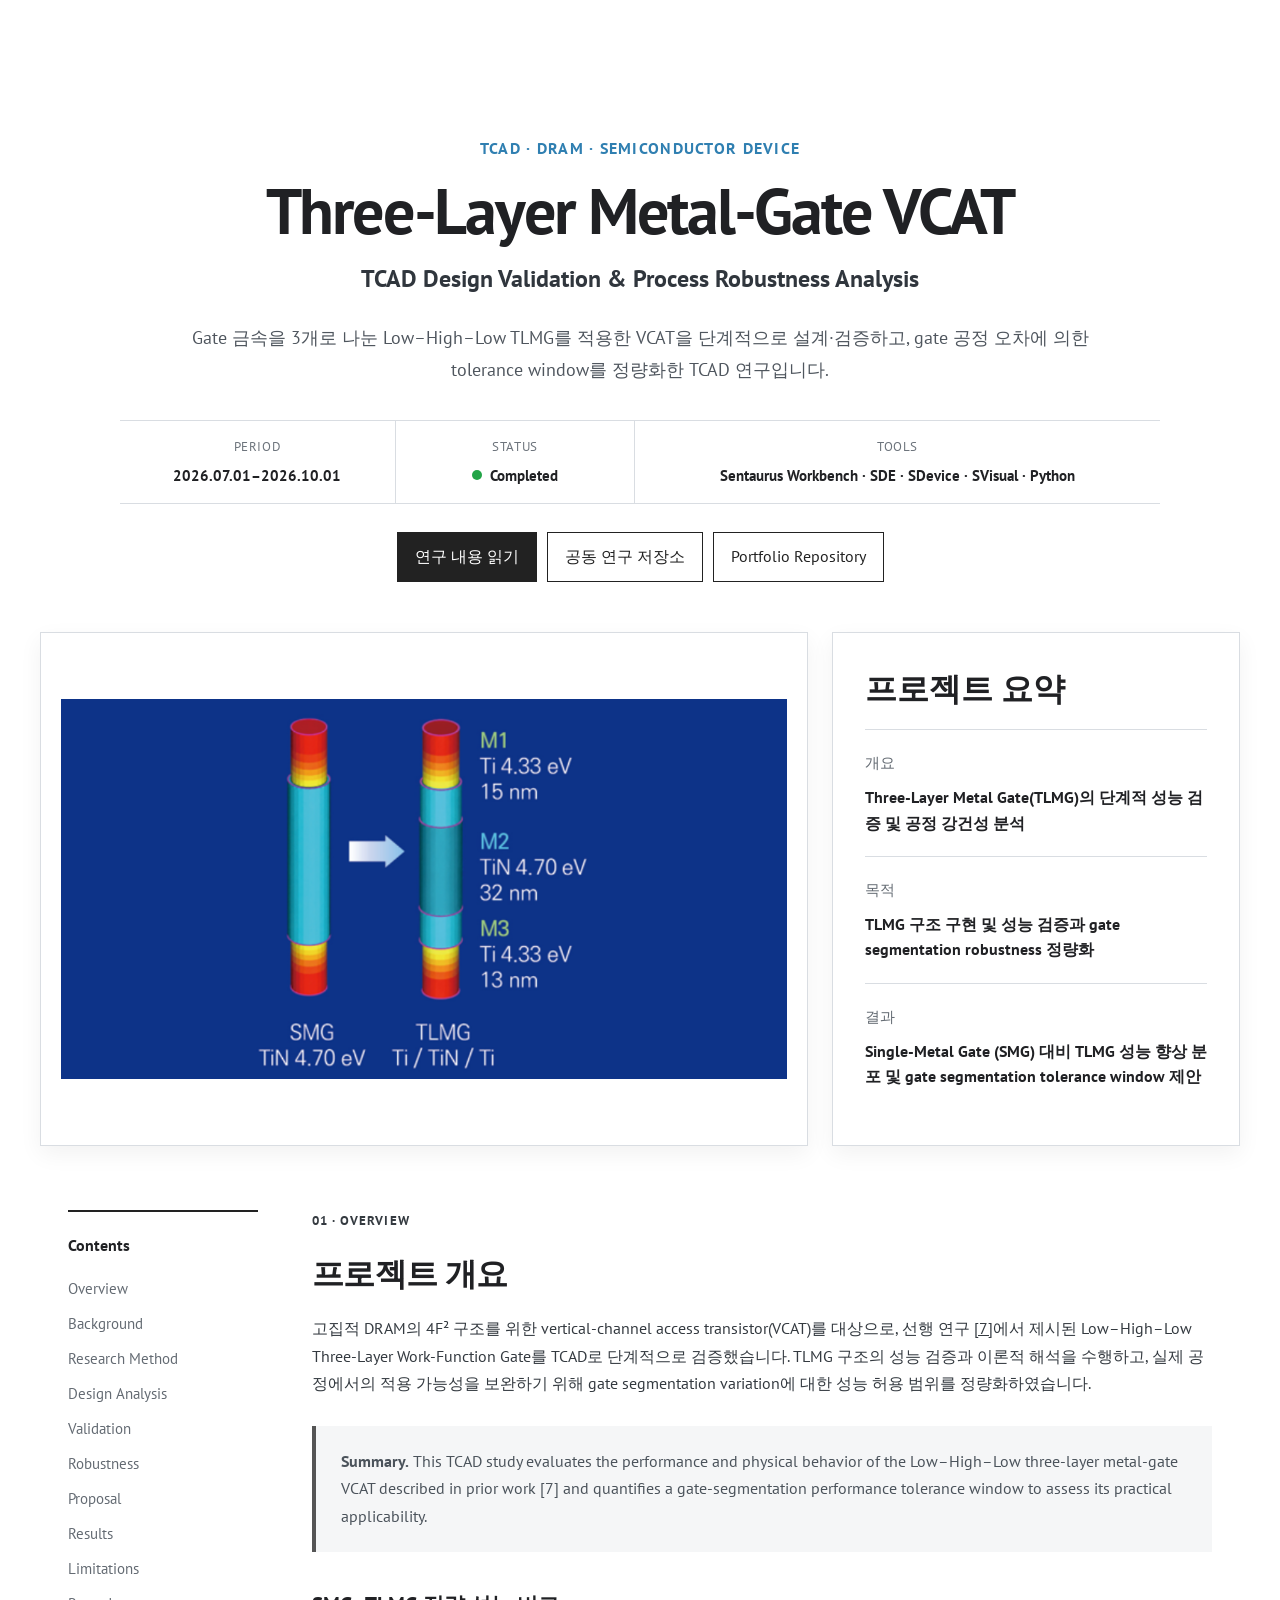
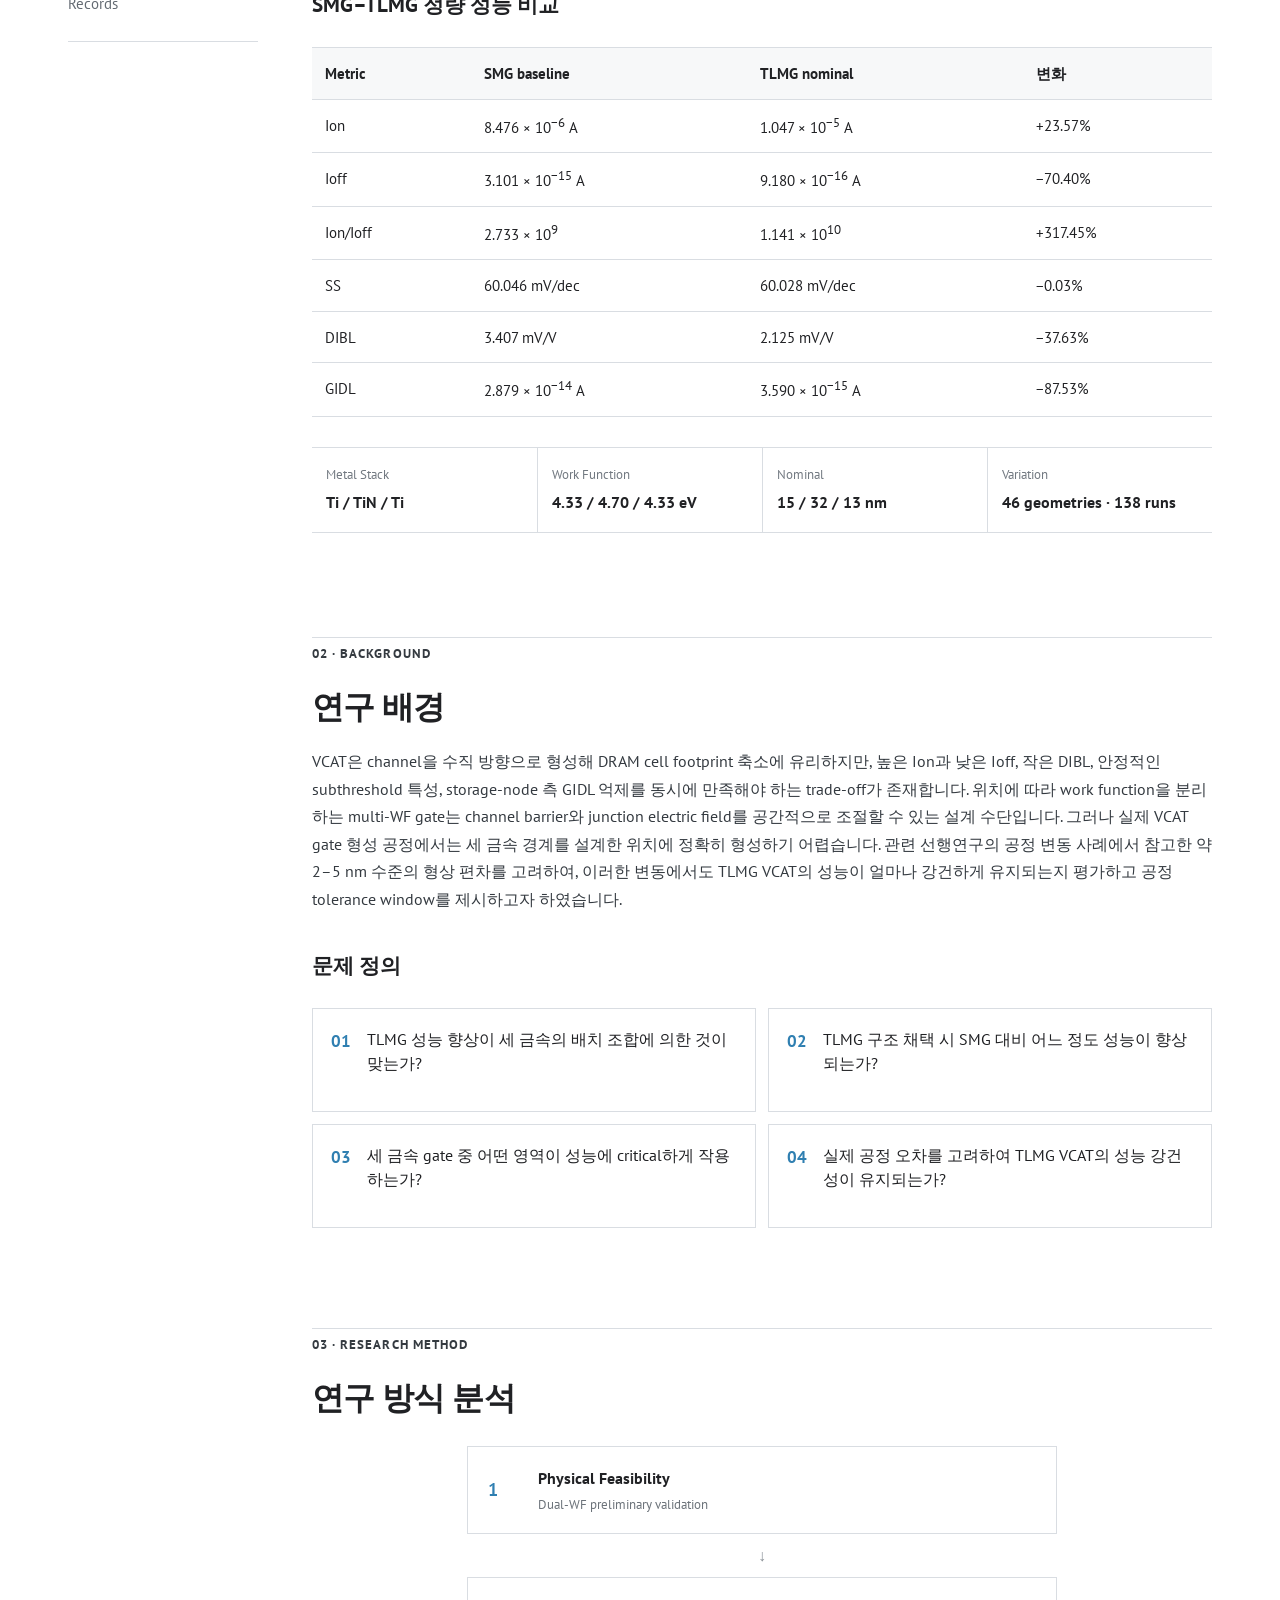
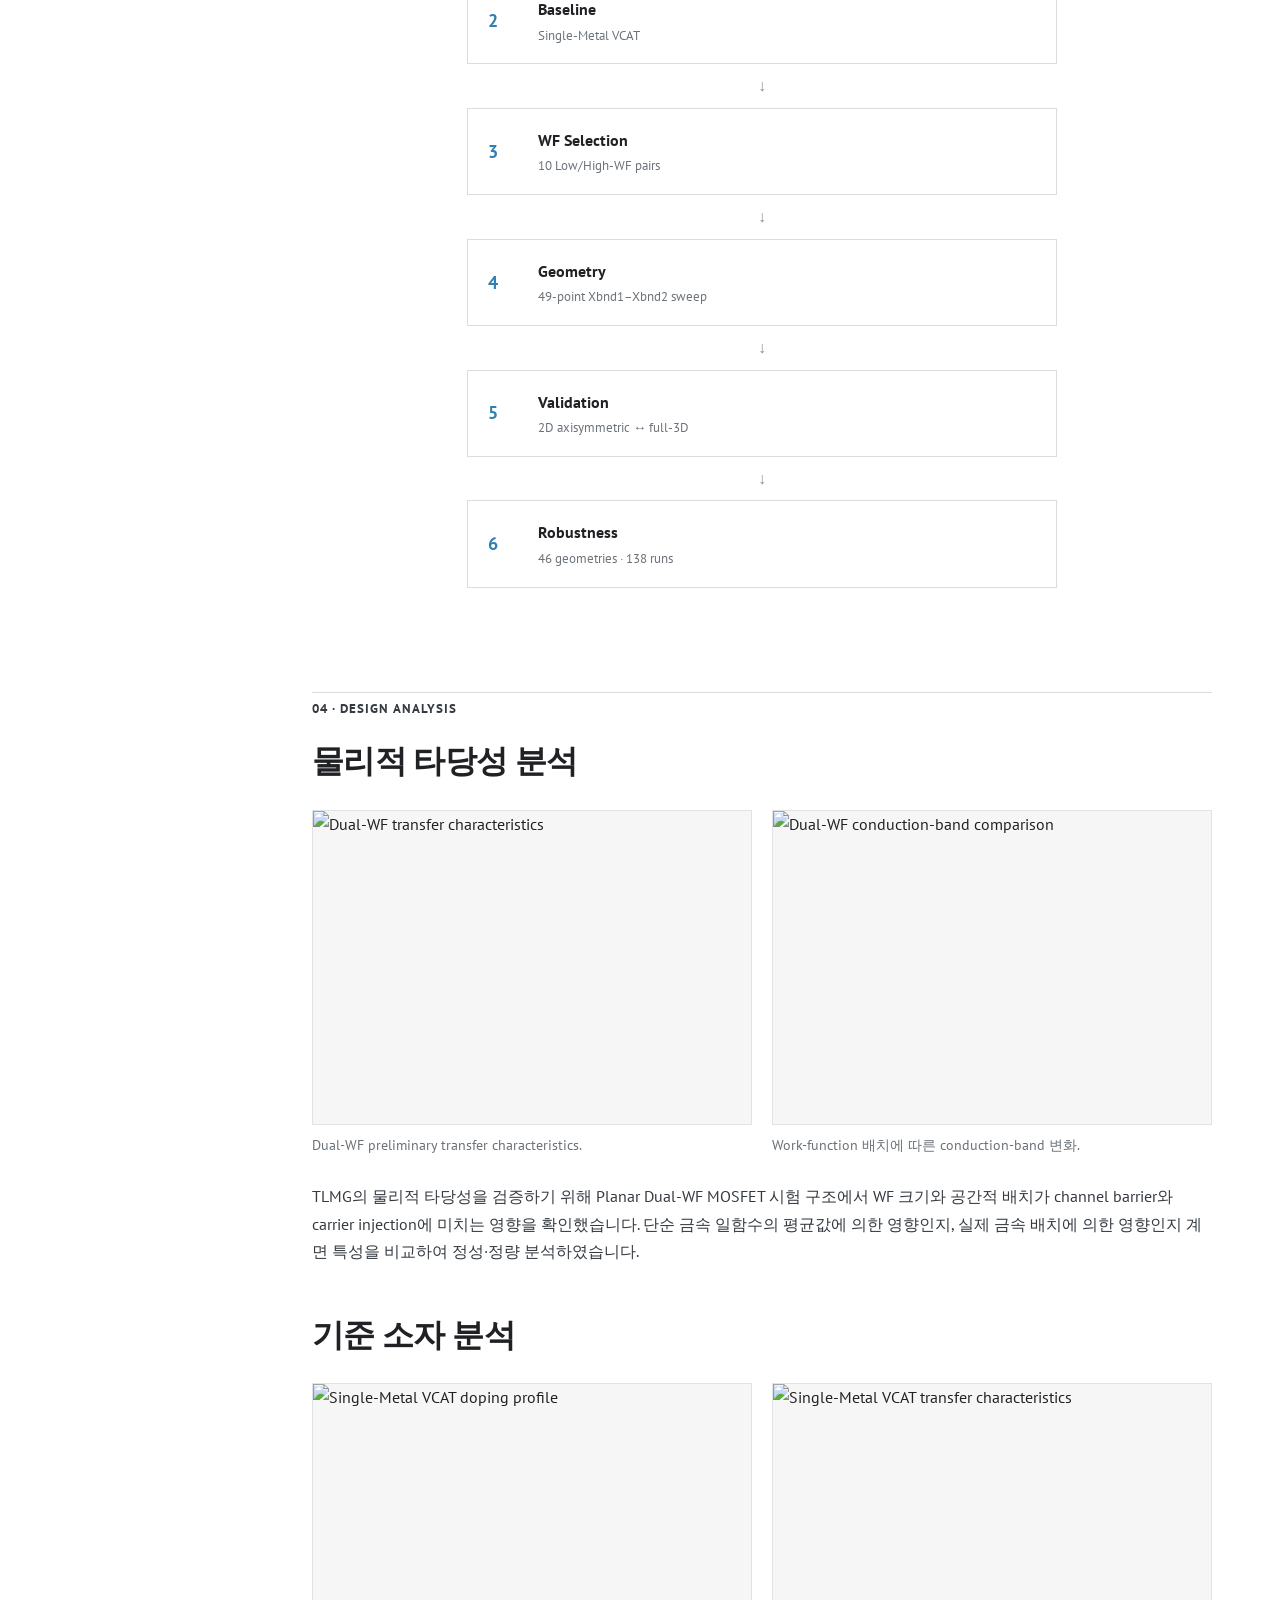
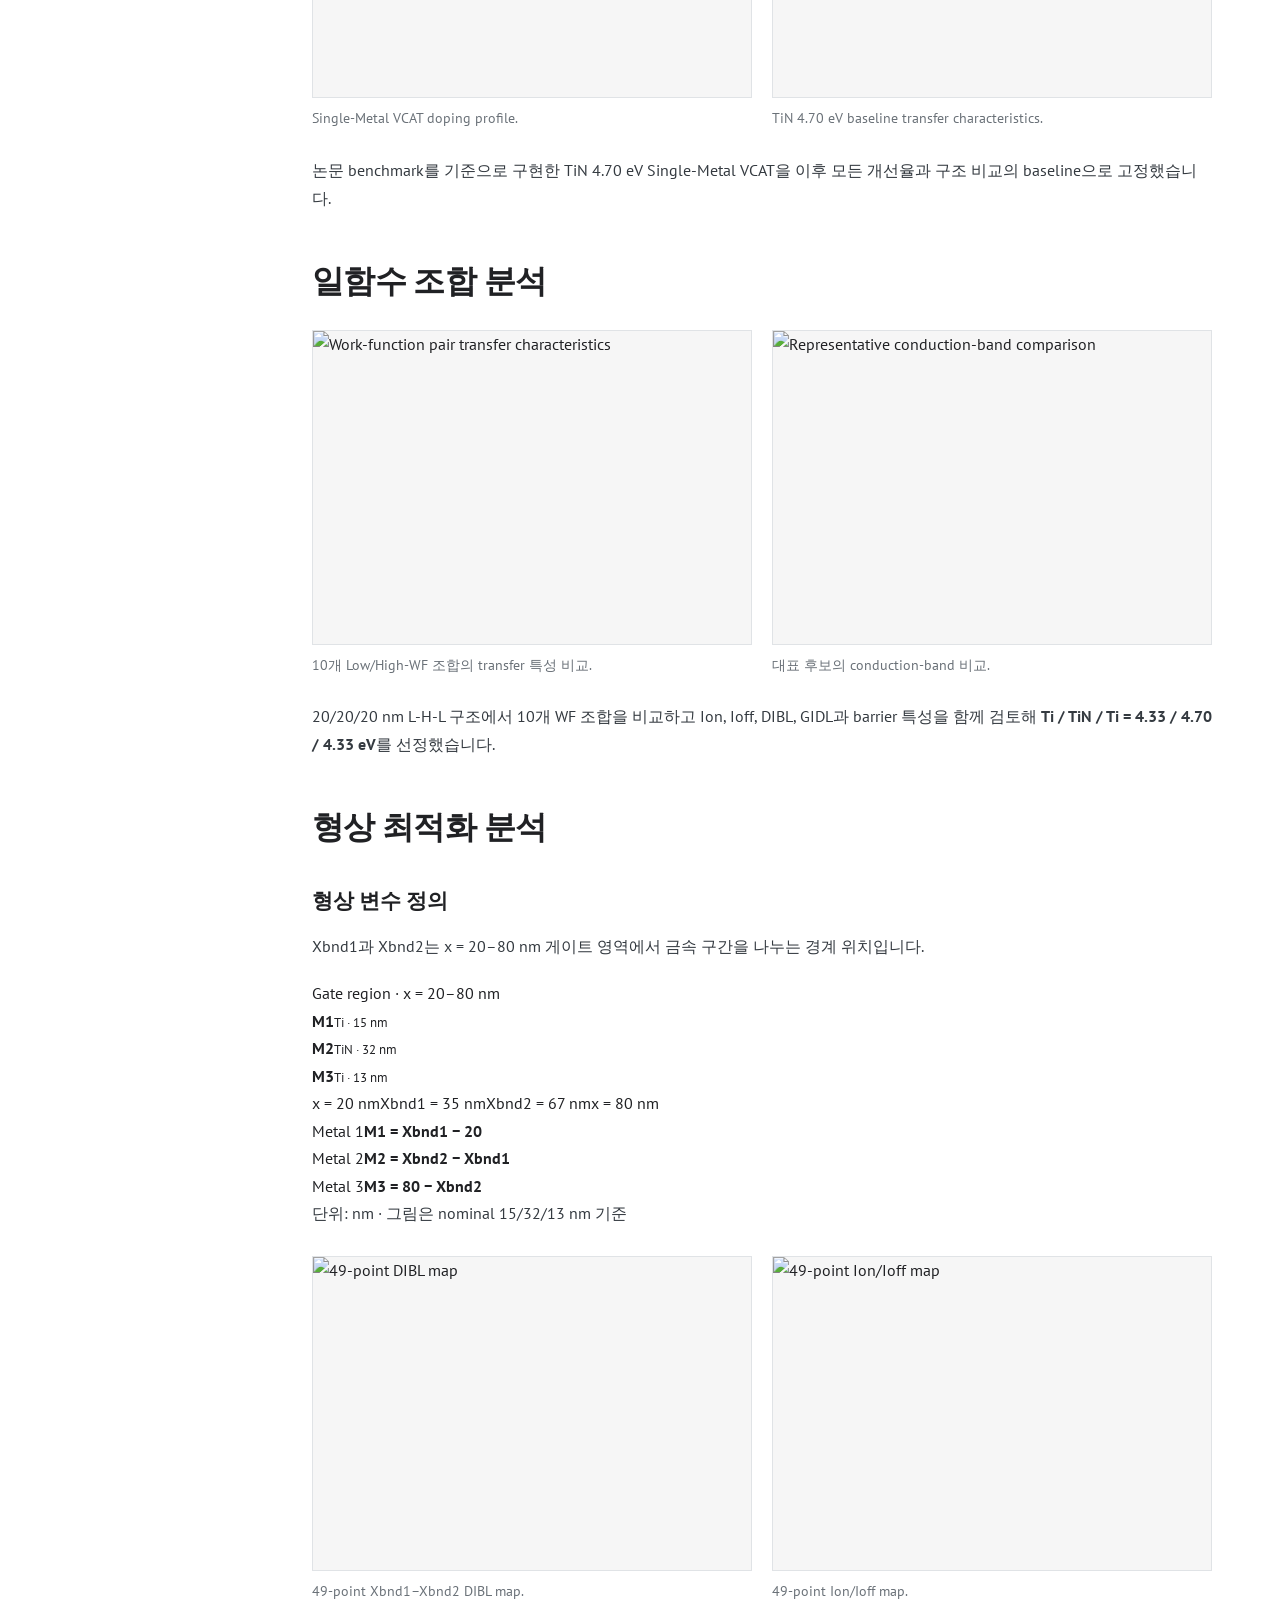
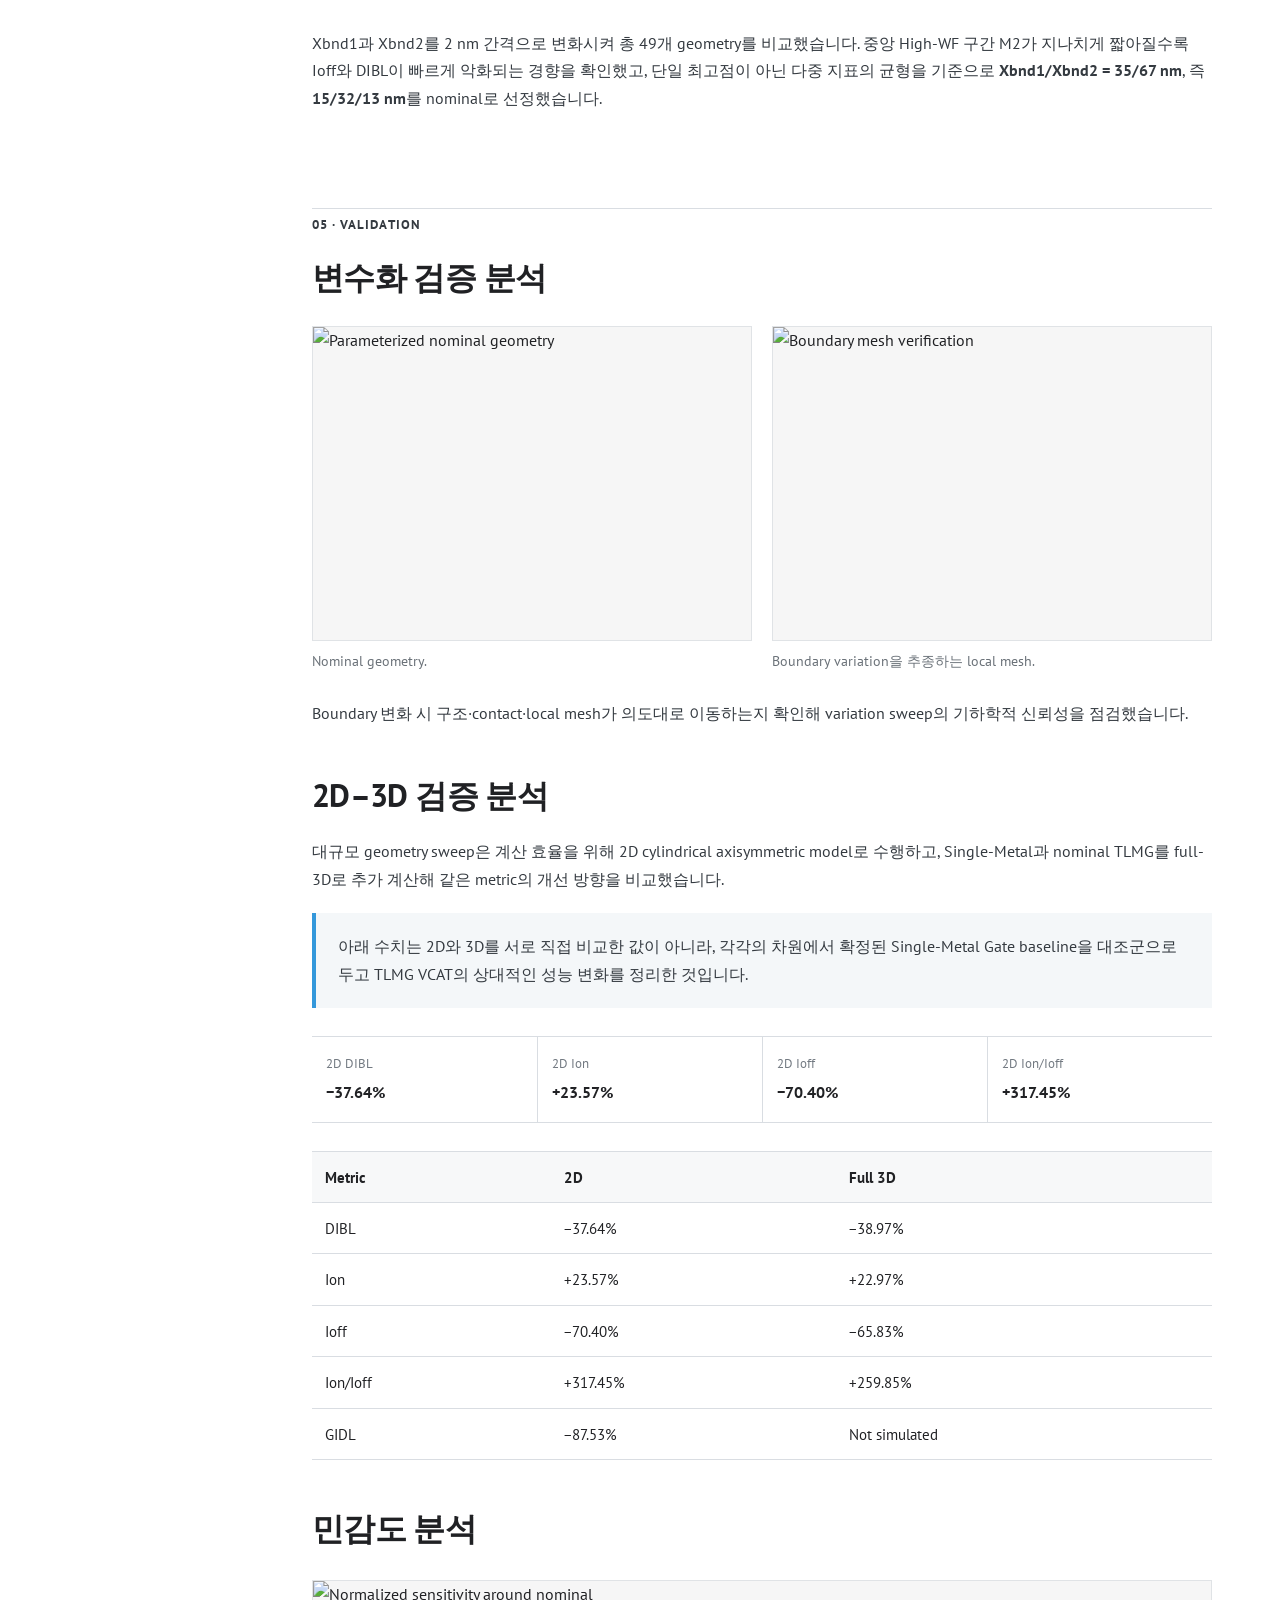
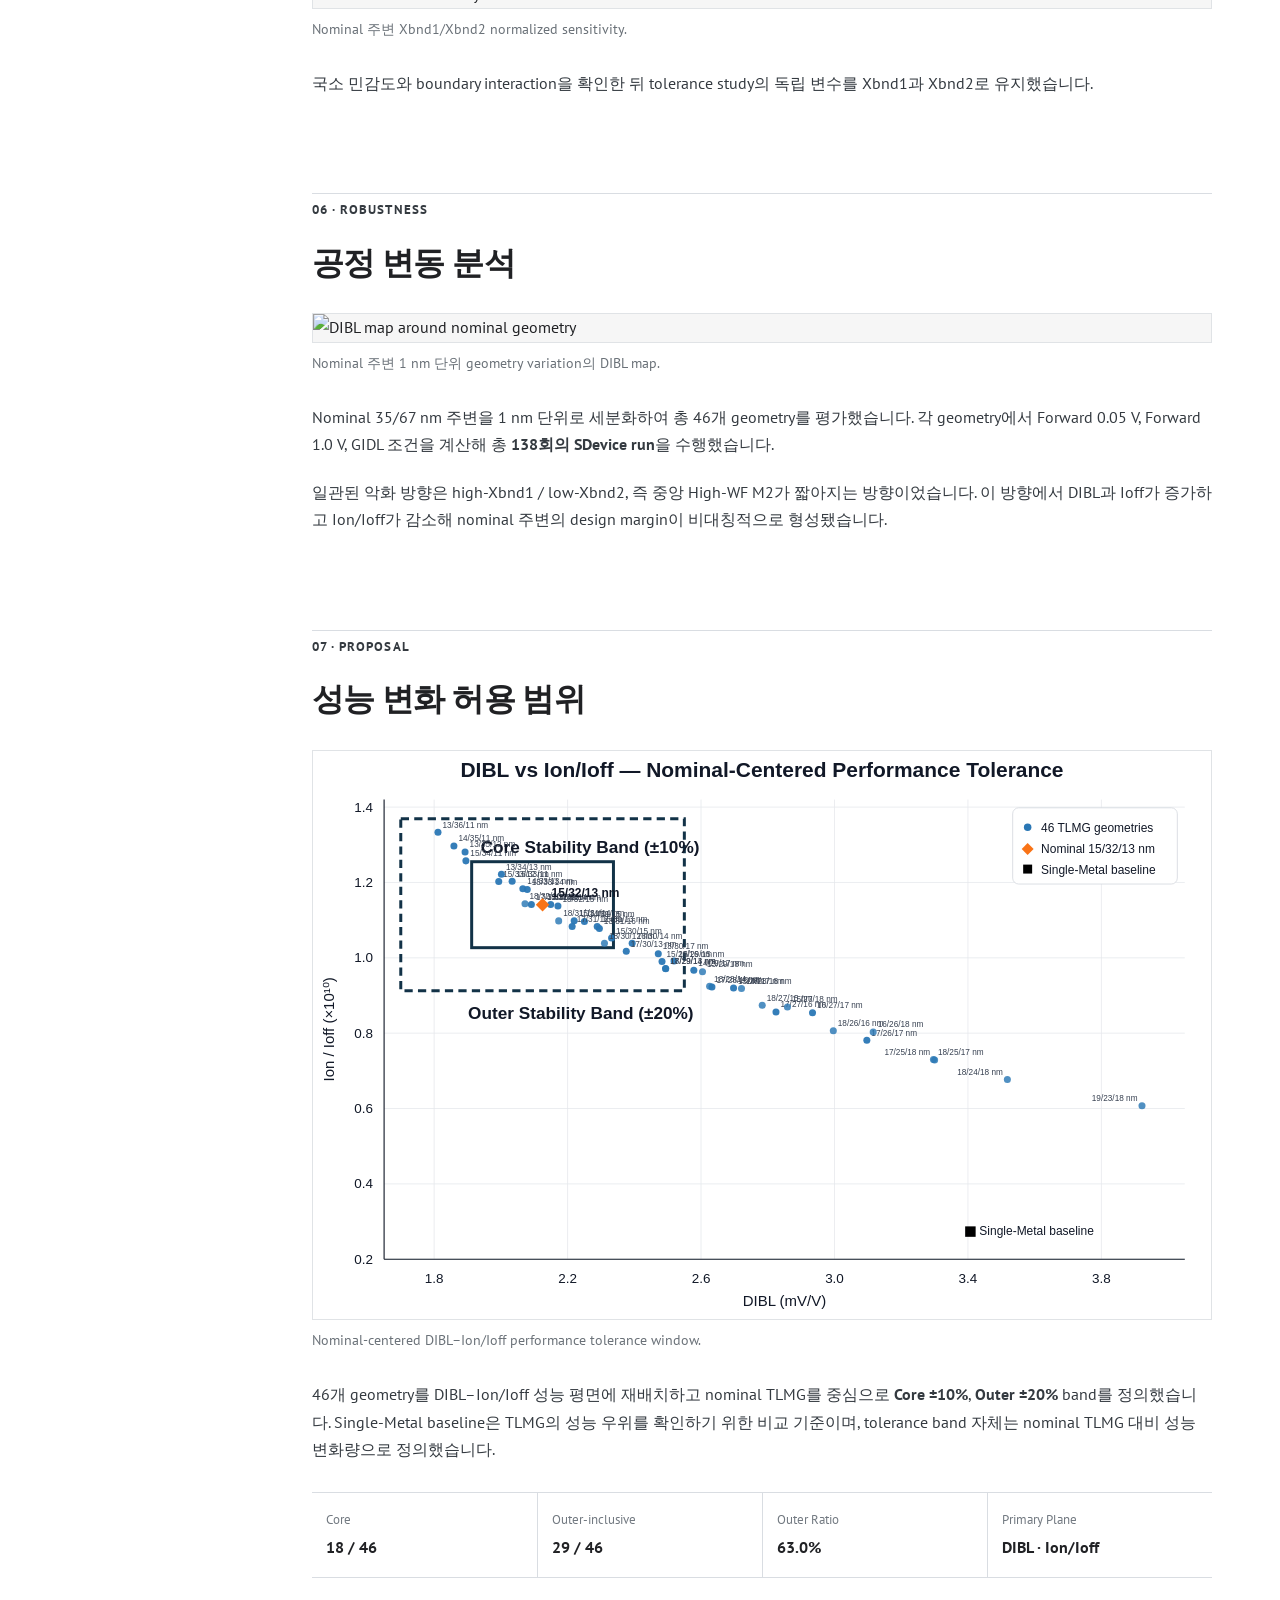
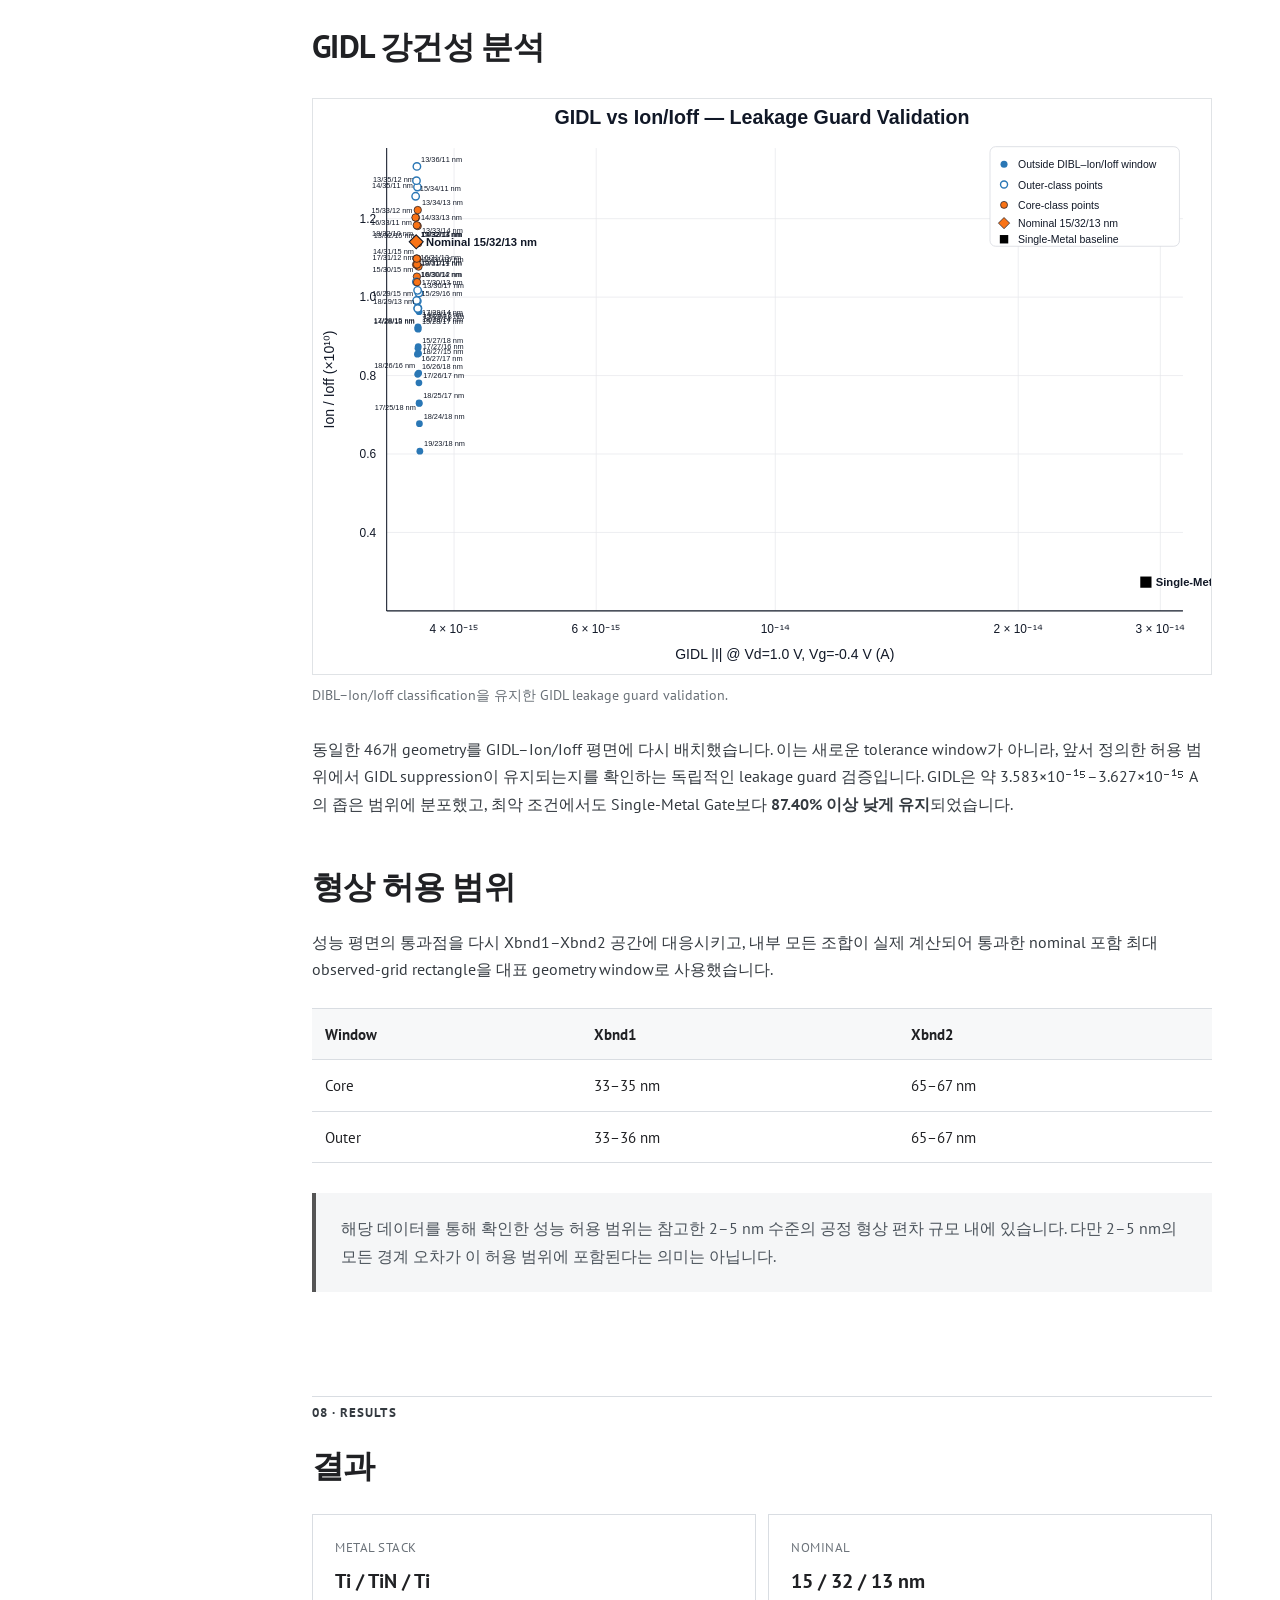
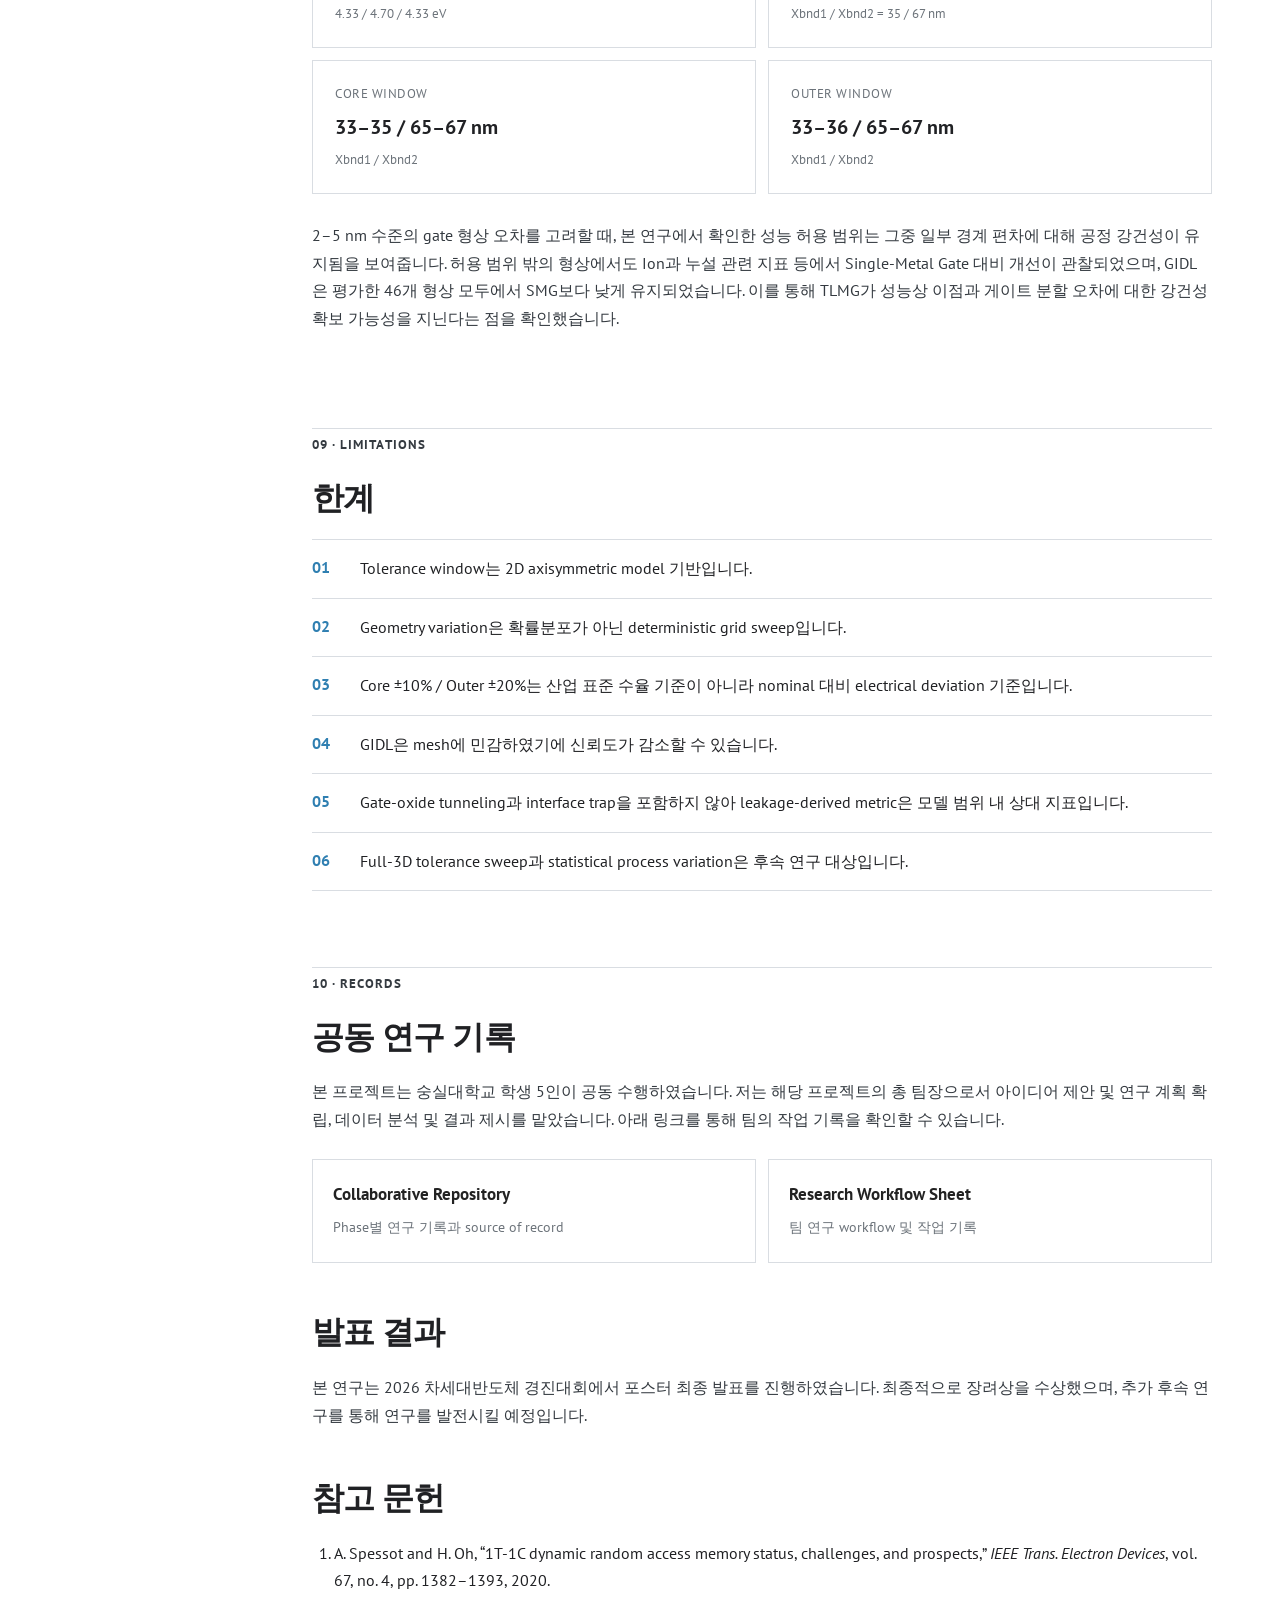
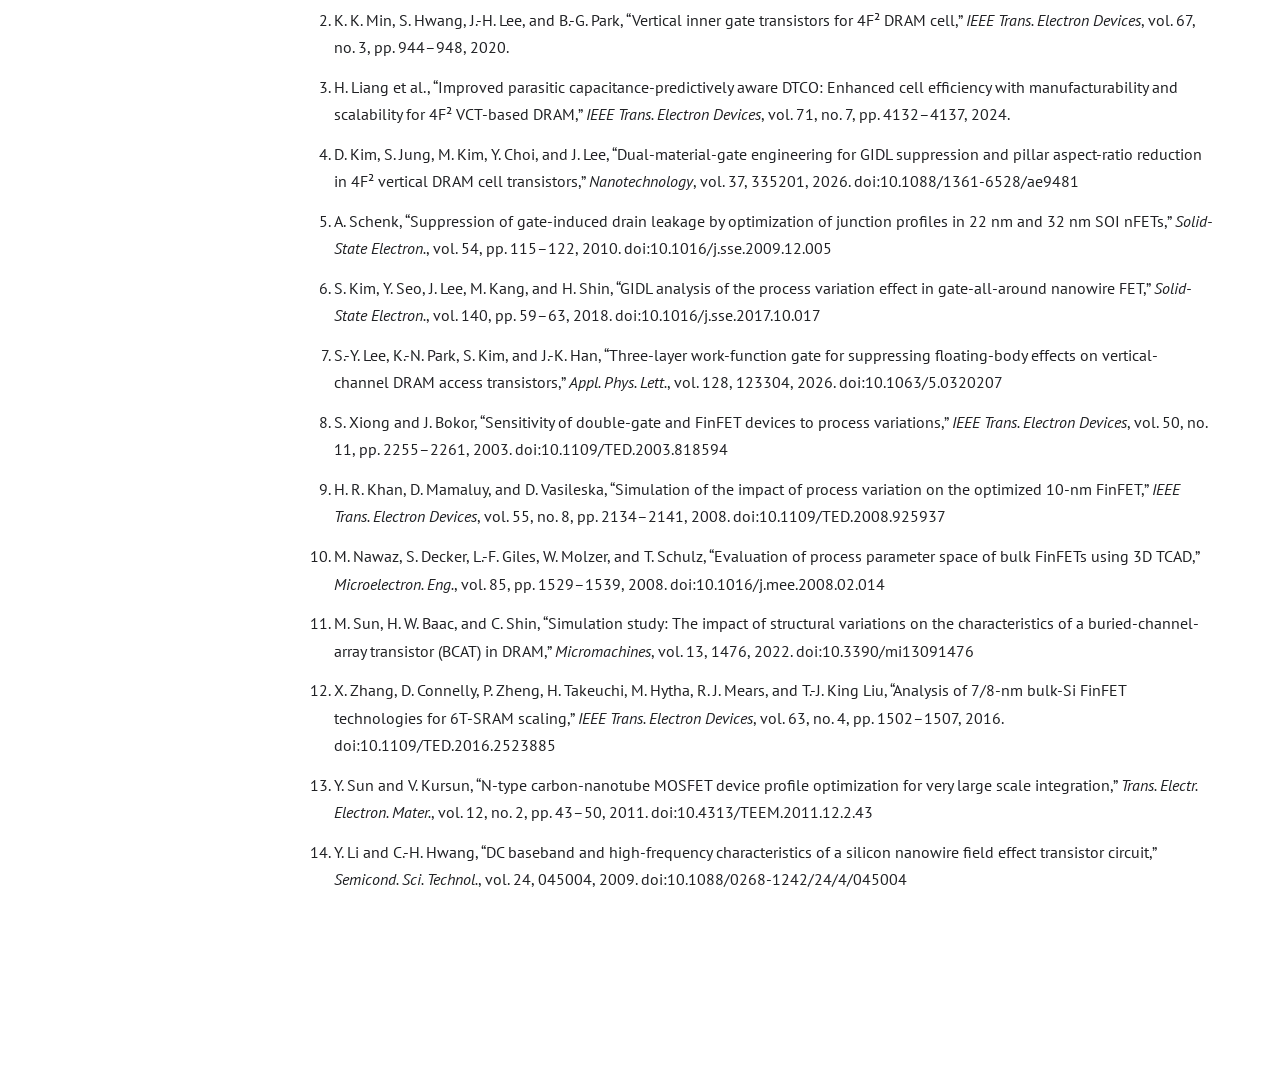
==== commit 134ed298: "Revise TLMG research narrative, parameter diagram, and limitations" ====
--- a/TLMG-VCAT-research-portfolio/index.html
+++ b/TLMG-VCAT-research-portfolio/index.html
@@ -34,9 +34,8 @@
         <h1>Three-Layer Metal-Gate VCAT</h1>
         <p class="hero-subtitle">TCAD Design Validation &amp; Process Robustness Analysis</p>
         <p class="hero-summary">
-          Low–High–Low Three-Layer Work-Function Gate를 적용한 VCAT을 단계적으로 설계·검증하고,
-          gate segmentation boundary variation에 따른 성능 변화를 분석하여 nominal geometry와
-          device-level tolerance window를 정량화한 공동 TCAD 연구입니다.
+          Gate 금속을 3개로 나눈 Low–High–Low TLMG를 적용한 VCAT을 단계적으로 설계·검증하고,
+          gate 공정 오차에 의한 tolerance window를 정량화한 TCAD 연구입니다.
         </p>
 
         <div class="project-meta" aria-label="Project metadata">
@@ -97,14 +96,14 @@
           <h2>프로젝트 개요</h2>
           <p>
             고집적 DRAM의 4F² 구조를 위한 vertical-channel access transistor(VCAT)를 대상으로,
-            선행 연구에서 제시된 Low–High–Low Three-Layer Work-Function Gate를 TCAD로 단계적으로 검증했습니다.
-            본 연구의 핵심은 구조 자체의 신규 제안보다, 실제 설계에서 사용할 수 있는 work-function 조합과
-            nominal geometry를 선정하고 gate segmentation variation에 대한 성능 허용 범위를 정량화하는 데 있습니다.
+            선행 연구 <a href="#ref-7">[7]</a>에서 제시된 Low–High–Low Three-Layer Work-Function Gate를 TCAD로 단계적으로 검증했습니다.
+            TLMG 구조의 성능 검증과 이론적 해석을 수행하고, 실제 공정에서의 적용 가능성을 보완하기 위해
+            gate segmentation variation에 대한 성능 허용 범위를 정량화하였습니다.
           </p>
           <blockquote>
-            <strong>Summary.</strong> This collaborative study validates a three-layer low–high–low work-function VCAT,
-            selects a balanced nominal geometry, checks 2D-to-3D consistency, and quantifies a device-level
-            gate-segmentation tolerance window.
+            <strong>Summary.</strong> This TCAD study evaluates the performance and physical behavior of the
+            Low–High–Low three-layer metal-gate VCAT described in prior work [7] and quantifies
+            a gate-segmentation performance tolerance window to assess its practical applicability.
           </blockquote>
           <h3>SMG–TLMG 정량 성능 비교</h3>
           <div class="table-wrap">
@@ -138,22 +137,18 @@
             높은 Ion과 낮은 Ioff, 작은 DIBL, 안정적인 subthreshold 특성, storage-node 측 GIDL 억제를
             동시에 만족해야 하는 trade-off가 존재합니다. 위치에 따라 work function을 분리하는 multi-WF gate는
             channel barrier와 junction electric field를 공간적으로 조절할 수 있는 설계 수단입니다.
-          </p>
-
+            그러나 실제 VCAT gate 형성 공정에서는 세 금속 경계를 설계한 위치에 정확히 형성하기 어렵습니다.
+            관련 선행연구의 공정 변동 사례에서 참고한 약 2–5 nm 수준의 형상 편차를 고려하여,
+            이러한 변동에서도 TLMG VCAT의 성능이 얼마나 강건하게 유지되는지 평가하고
+            공정 tolerance window를 제시하고자 하였습니다.
+          </p>
           <h3>문제 정의</h3>
           <div class="question-grid">
-            <div><strong>01</strong><span>어떤 Low/High-WF 조합이 성능 균형에 적합한가?</span></div>
-            <div><strong>02</strong><span>세 금속 구간의 경계 위치를 어디에 둘 것인가?</span></div>
-            <div><strong>03</strong><span>Nominal geometry가 경계 변동에도 성능을 유지하는가?</span></div>
-            <div><strong>04</strong><span>2D axisymmetric 경향이 full-3D에서도 유지되는가?</span></div>
-          </div>
-
-          <h3>선행 연구 분석</h3>
-          <p>
-            선행 연구의 L-H-L 구조는 양단 Low-WF 영역으로 junction 부근 leakage를 낮추고,
-            중앙 High-WF 영역으로 channel electrostatics를 제어하는 개념을 제시합니다.
-            본 연구는 이 구조를 재제안하지 않고, 재료 조합·geometry·variation 관점에서 설계 검증 범위를 확장했습니다.
-          </p>
+            <div><strong>01</strong><span>TLMG 성능 향상이 세 금속의 배치 조합에 의한 것이 맞는가?</span></div>
+            <div><strong>02</strong><span>TLMG 구조 채택 시 SMG 대비 어느 정도 성능이 향상되는가?</span></div>
+            <div><strong>03</strong><span>세 금속 gate 중 어떤 영역이 성능에 critical하게 작용하는가?</span></div>
+            <div><strong>04</strong><span>실제 공정 오차를 고려하여 TLMG VCAT의 성능 강건성이 유지되는가?</span></div>
+          </div>
         </section>
 
         <section id="method">
@@ -172,9 +167,6 @@
             <i>↓</i>
             <div><span>6</span><strong>Robustness</strong><small>46 geometries · 138 runs</small></div>
           </div>
-          <p class="note">
-            모든 변수를 한 번에 최적화하지 않고, 각 단계에서 하나의 설계 결정을 확정한 뒤 다음 단계의 입력으로 고정했습니다.
-          </p>
         </section>
 
         <section id="design">
@@ -191,8 +183,10 @@
             </figure>
           </div>
           <p>
-            Preliminary Dual-WF 시험 구조에서 WF 크기와 공간적 배치가 channel barrier와 carrier injection에
-            영향을 주는 방향을 확인했습니다. 이 단계는 이후 VCAT 결과와 조건이 다른 물리적 타당성 검증으로 사용했습니다.
+            TLMG의 물리적 타당성을 검증하기 위해 Planar Dual-WF MOSFET 시험 구조에서 WF 크기와 공간적 배치가
+            channel barrier와 carrier injection에 미치는 영향을 확인했습니다.
+            단순 금속 일함수의 평균값에 의한 영향인지, 실제 금속 배치에 의한 영향인지
+            계면 특성을 비교하여 정성·정량 분석하였습니다.
           </p>
 
           <h2>기준 소자 분석</h2>
@@ -206,7 +200,7 @@
               <figcaption>TiN 4.70 eV baseline transfer characteristics.</figcaption>
             </figure>
           </div>
-          <p>TiN 4.70 eV Single-Metal VCAT을 이후 모든 개선율과 구조 비교의 baseline으로 고정했습니다.</p>
+          <p>논문 benchmark를 기준으로 구현한 TiN 4.70 eV Single-Metal VCAT을 이후 모든 개선율과 구조 비교의 baseline으로 고정했습니다.</p>
 
           <h2>일함수 조합 분석</h2>
           <div class="image-pair">
@@ -225,6 +219,25 @@
           </p>
 
           <h2>형상 최적화 분석</h2>
+          <h3>형상 변수 정의</h3>
+          <p>Xbnd1과 Xbnd2는 x = 20–80 nm 게이트 영역에서 금속 구간을 나누는 경계 위치입니다.</p>
+          <div class="gate-boundary" role="group" aria-label="Gate segmentation boundary definition">
+            <div class="gate-boundary__heading">Gate region · x = 20–80 nm</div>
+            <div class="gate-boundary__bar" aria-hidden="true">
+              <div class="gate-boundary__segment gate-boundary__segment--outer" style="flex:15"><strong>M1</strong><small>Ti · 15 nm</small></div>
+              <div class="gate-boundary__segment gate-boundary__segment--center" style="flex:32"><strong>M2</strong><small>TiN · 32 nm</small></div>
+              <div class="gate-boundary__segment gate-boundary__segment--outer" style="flex:13"><strong>M3</strong><small>Ti · 13 nm</small></div>
+            </div>
+            <div class="gate-boundary__coordinates">
+              <span>x = 20 nm</span><span>Xbnd1 = 35 nm</span><span>Xbnd2 = 67 nm</span><span>x = 80 nm</span>
+            </div>
+            <div class="gate-boundary__formulas">
+              <div><span>Metal 1</span><strong>M1 = Xbnd1 − 20</strong></div>
+              <div><span>Metal 2</span><strong>M2 = Xbnd2 − Xbnd1</strong></div>
+              <div><span>Metal 3</span><strong>M3 = 80 − Xbnd2</strong></div>
+            </div>
+            <p class="gate-boundary__caption">단위: nm · 그림은 nominal 15/32/13 nm 기준</p>
+          </div>
           <div class="image-pair">
             <figure>
               <img src="https://raw.githubusercontent.com/jujushmaterial/VCAT-1T1C-DRAM-TCAD-Research/main/members/SongMinho/phases/phase-05/tasks/P05-T02/outputs/P05-T02-O04/submissions/20260819063550-minhosong-mse-DE8_dw/files/P05-T02-O04_DIBL_mVV_Map.png" alt="49-point DIBL map">
@@ -308,7 +321,6 @@
             일관된 악화 방향은 high-Xbnd1 / low-Xbnd2, 즉 중앙 High-WF M2가 짧아지는 방향이었습니다.
             이 방향에서 DIBL과 Ioff가 증가하고 Ion/Ioff가 감소해 nominal 주변의 design margin이 비대칭적으로 형성됐습니다.
           </p>
-          <p class="note">본 분석은 실제 wafer 통계나 공정 수율을 측정한 결과가 아니라 deterministic geometry grid 기반의 device-level variation study입니다.</p>
         </section>
 
         <section id="proposal">
@@ -358,7 +370,7 @@
             </table>
           </div>
           <blockquote>
-            이 범위를 <strong>L-H-L Gate Segmentation Geometry Tolerance Window</strong>로 제안했습니다.
+            해당 데이터를 통해 확인한 성능 허용 범위는 참고한 2–5 nm 수준의 공정 형상 편차 규모 내에 있습니다. 다만 2–5 nm의 모든 경계 오차가 이 허용 범위에 포함된다는 의미는 아닙니다.
           </blockquote>
         </section>
 
@@ -372,8 +384,7 @@
             <div><span>Outer Window</span><strong>33–36 / 65–67 nm</strong><small>Xbnd1 / Xbnd2</small></div>
           </div>
           <p>
-            Nominal은 49-point sweep의 절대 최고점이 아니라 Single-Metal baseline 대비 주요 지표가 함께 개선되고,
-            이후 variation study의 기준으로 사용할 수 있는 balanced reference geometry입니다.
+            2–5 nm 수준의 gate 형상 오차를 고려할 때, 본 연구에서 확인한 성능 허용 범위는 그중 일부 경계 편차에 대해 공정 강건성이 유지됨을 보여줍니다. 허용 범위 밖의 형상에서도 Ion과 누설 관련 지표 등에서 Single-Metal Gate 대비 개선이 관찰되었으며, GIDL은 평가한 46개 형상 모두에서 SMG보다 낮게 유지되었습니다. 이를 통해 TLMG가 성능상 이점과 게이트 분할 오차에 대한 강건성 확보 가능성을 지닌다는 점을 확인했습니다.
           </p>
         </section>
 
@@ -384,7 +395,7 @@
             <li>Tolerance window는 2D axisymmetric model 기반입니다.</li>
             <li>Geometry variation은 확률분포가 아닌 deterministic grid sweep입니다.</li>
             <li>Core ±10% / Outer ±20%는 산업 표준 수율 기준이 아니라 nominal 대비 electrical deviation 기준입니다.</li>
-            <li>GIDL은 mesh에 민감하므로 동일 framework 내 상대 비교와 guard 판단에 사용했습니다.</li>
+            <li>GIDL은 mesh에 민감하였기에 신뢰도가 감소할 수 있습니다.</li>
             <li>Gate-oxide tunneling과 interface trap을 포함하지 않아 leakage-derived metric은 모델 범위 내 상대 지표입니다.</li>
             <li>Full-3D tolerance sweep과 statistical process variation은 후속 연구 대상입니다.</li>
           </ol>
@@ -416,7 +427,7 @@
             <li>D. Kim, S. Jung, M. Kim, Y. Choi, and J. Lee, “Dual-material-gate engineering for GIDL suppression and pillar aspect-ratio reduction in 4F² vertical DRAM cell transistors,” <em>Nanotechnology</em>, vol. 37, 335201, 2026. doi:10.1088/1361-6528/ae9481</li>
             <li>A. Schenk, “Suppression of gate-induced drain leakage by optimization of junction profiles in 22 nm and 32 nm SOI nFETs,” <em>Solid-State Electron.</em>, vol. 54, pp. 115–122, 2010. doi:10.1016/j.sse.2009.12.005</li>
             <li>S. Kim, Y. Seo, J. Lee, M. Kang, and H. Shin, “GIDL analysis of the process variation effect in gate-all-around nanowire FET,” <em>Solid-State Electron.</em>, vol. 140, pp. 59–63, 2018. doi:10.1016/j.sse.2017.10.017</li>
-            <li>S.-Y. Lee, K.-N. Park, S. Kim, and J.-K. Han, “Three-layer work-function gate for suppressing floating-body effects on vertical-channel DRAM access transistors,” <em>Appl. Phys. Lett.</em>, vol. 128, 123304, 2026. doi:10.1063/5.0320207</li>
+            <li id="ref-7">S.-Y. Lee, K.-N. Park, S. Kim, and J.-K. Han, “Three-layer work-function gate for suppressing floating-body effects on vertical-channel DRAM access transistors,” <em>Appl. Phys. Lett.</em>, vol. 128, 123304, 2026. doi:10.1063/5.0320207</li>
             <li>S. Xiong and J. Bokor, “Sensitivity of double-gate and FinFET devices to process variations,” <em>IEEE Trans. Electron Devices</em>, vol. 50, no. 11, pp. 2255–2261, 2003. doi:10.1109/TED.2003.818594</li>
             <li>H. R. Khan, D. Mamaluy, and D. Vasileska, “Simulation of the impact of process variation on the optimized 10-nm FinFET,” <em>IEEE Trans. Electron Devices</em>, vol. 55, no. 8, pp. 2134–2141, 2008. doi:10.1109/TED.2008.925937</li>
             <li>M. Nawaz, S. Decker, L.-F. Giles, W. Molzer, and T. Schulz, “Evaluation of process parameter space of bulk FinFETs using 3D TCAD,” <em>Microelectron. Eng.</em>, vol. 85, pp. 1529–1539, 2008. doi:10.1016/j.mee.2008.02.014</li>
--- a/TLMG-VCAT-research-portfolio/assets/css/project-v2.css
+++ b/TLMG-VCAT-research-portfolio/assets/css/project-v2.css
@@ -1,4 +1,4 @@
-*{box-sizing:border-box}html{scroll-behavior:smooth}:root{--texture:url("https://raw.githubusercontent.com/abhn/portfolio/master/assets/images/background.png");--blue:#3498db;--ink:#202124;--muted:#646b73;--line:#d9dde2;--soft:#f6f7f8;--green:#22a447}body{margin:0;min-width:320px;color:var(--ink);background:#fff;font-family:"PT Sans","Pretendard",Arial,Helvetica,sans-serif;font-size:16px;line-height:1.72}a{color:inherit}img{display:block;max-width:100%;height:auto}.site-header{position:sticky;top:0;z-index:50;color:#fff;background-image:var(--texture);background-repeat:repeat;border-bottom:1px solid rgba(255,255,255,.14)}.site-header__inner{width:min(1120px,94vw);min-height:66px;margin:0 auto;display:flex;align-items:center;justify-content:space-between;gap:24px}.site-name{font-size:1.2rem;font-weight:700;text-decoration:none}.site-nav{display:flex;gap:8px}.site-nav a{padding:7px 12px;border:1px solid rgba(255,255,255,.55);text-decoration:none;font-size:.86rem;font-weight:700;letter-spacing:.04em;transition:.15s ease}.site-nav a:hover{color:#222;background:#fff}.project-hero{padding:68px 20px 50px;background:#fff}.project-hero__inner{width:min(1040px,94vw);margin:0 auto;text-align:center}.eyebrow{margin:0 0 12px;color:#2f7fb1;font-weight:700;letter-spacing:.08em;text-transform:uppercase}.project-hero h1{margin:0;font-size:clamp(2.45rem,5vw,4.2rem);line-height:1.12;letter-spacing:-.035em}.hero-subtitle{margin:12px 0 0;font-size:clamp(1.12rem,2.2vw,1.5rem);font-weight:700;color:#30363d}.hero-summary{max-width:900px;margin:23px auto 0;color:#4f565e;font-size:1.12rem;line-height:1.78}.project-meta{margin:34px auto 0;display:grid;grid-template-columns:1.15fr 1fr 2.2fr;border-top:1px solid var(--line);border-bottom:1px solid var(--line)}.project-meta>div{min-width:0;padding:15px 20px;display:flex;flex-direction:column;gap:3px}.project-meta>div+div{border-left:1px solid var(--line)}.project-meta span{color:#6d747c;font-size:.82rem;text-transform:uppercase;letter-spacing:.05em}.project-meta strong{font-size:.96rem}.status{display:inline-flex;align-items:center;justify-content:center;gap:8px}.status i{width:10px;height:10px;border-radius:50%;background:#9ca3af}.hero-actions{margin-top:28px;display:flex;flex-wrap:wrap;gap:10px;justify-content:center}.button{min-width:132px;padding:10px 17px;color:#222;background:#fff;border:1px solid #222;text-decoration:none;transition:.15s ease}.button:hover,.button--dark{color:#fff;background:#222}.button--dark:hover{background:#444}.hero-visual{width:min(1200px,94vw);margin:0 auto 64px;display:grid;grid-template-columns:minmax(0,1.6fr) minmax(300px,.85fr);gap:24px;align-items:stretch;background:#fff}
+*{box-sizing:border-box}html{scroll-behavior:smooth}:root{--texture:url("https://raw.githubusercontent.com/abhn/portfolio/master/assets/images/background.png");--blue:#3498db;--ink:#202124;--muted:#646b73;--line:#d9dde2;--soft:#f6f7f8;--green:#22a447}body{margin:0;min-width:320px;color:var(--ink);background:#fff;font-family:"PT Sans","Pretendard",Arial,Helvetica,sans-serif;font-size:16px;line-height:1.72}a{color:inherit}img{display:block;max-width:100%;height:auto}.site-header{position:sticky;top:0;z-index:50;color:#fff;background-image:var(--texture);background-repeat:repeat;border-bottom:1px solid rgba(255,255,255,.14)}.site-header__inner{width:min(1120px,94vw);min-height:66px;margin:0 auto;display:flex;align-items:center;justify-content:space-between;gap:24px}.site-name{font-size:1.2rem;font-weight:700;text-decoration:none}.site-nav{display:flex;gap:8px}.site-nav a{padding:7px 12px;border:1px solid rgba(255,255,255,.55);text-decoration:none;font-size:.86rem;font-weight:700;letter-spacing:.04em;transition:.15s ease}.site-nav a:hover{color:#222;background:#fff}.project-hero{padding:68px 20px 50px;background:#fff}.project-hero__inner{width:min(1040px,94vw);margin:0 auto;text-align:center}.eyebrow{margin:0 0 12px;color:#2f7fb1;font-weight:700;letter-spacing:.08em;text-transform:uppercase}.project-hero h1{margin:0;font-size:clamp(2.45rem,5vw,4.2rem);line-height:1.12;letter-spacing:-.035em}.hero-subtitle{margin:12px 0 0;font-size:clamp(1.12rem,2.2vw,1.5rem);font-weight:700;color:#30363d}.hero-summary{max-width:900px;margin:23px auto 0;color:#4f565e;font-size:1.12rem;line-height:1.78}.project-meta{margin:34px auto 0;display:grid;grid-template-columns:1.15fr 1fr 2.2fr;border-top:1px solid var(--line);border-bottom:1px solid var(--line)}.project-meta>div{min-width:0;padding:15px 20px;display:flex;flex-direction:column;gap:3px}.project-meta>div+div{border-left:1px solid var(--line)}.project-meta span{color:#6d747c;font-size:.82rem;text-transform:uppercase;letter-spacing:.05em}.project-meta strong{font-size:.96rem}.status{display:inline-flex;align-items:center;justify-content:center;gap:8px}.status i{width:10px;height:10px;border-radius:50%;background:#22a447}.hero-actions{margin-top:28px;display:flex;flex-wrap:wrap;gap:10px;justify-content:center}.button{min-width:132px;padding:10px 17px;color:#222;background:#fff;border:1px solid #222;text-decoration:none;transition:.15s ease}.button:hover,.button--dark{color:#fff;background:#222}.button--dark:hover{background:#444}.hero-visual{width:min(1200px,94vw);margin:0 auto 64px;display:grid;grid-template-columns:minmax(0,1.6fr) minmax(300px,.85fr);gap:24px;align-items:stretch;background:#fff}
 .hero-visual__image{min-height:360px;display:flex;align-items:center;justify-content:center;background:#fff;border:1px solid var(--line);padding:20px;overflow:hidden;box-shadow:0 8px 22px rgba(0,0,0,.055)}
 .hero-visual__image img{width:100%;height:auto;max-height:380px;object-fit:contain}
 .hero-visual__summary{padding:36px 32px;background:#fff;border:1px solid var(--line);display:flex;flex-direction:column;justify-content:flex-start;box-shadow:0 8px 22px rgba(0,0,0,.055)}
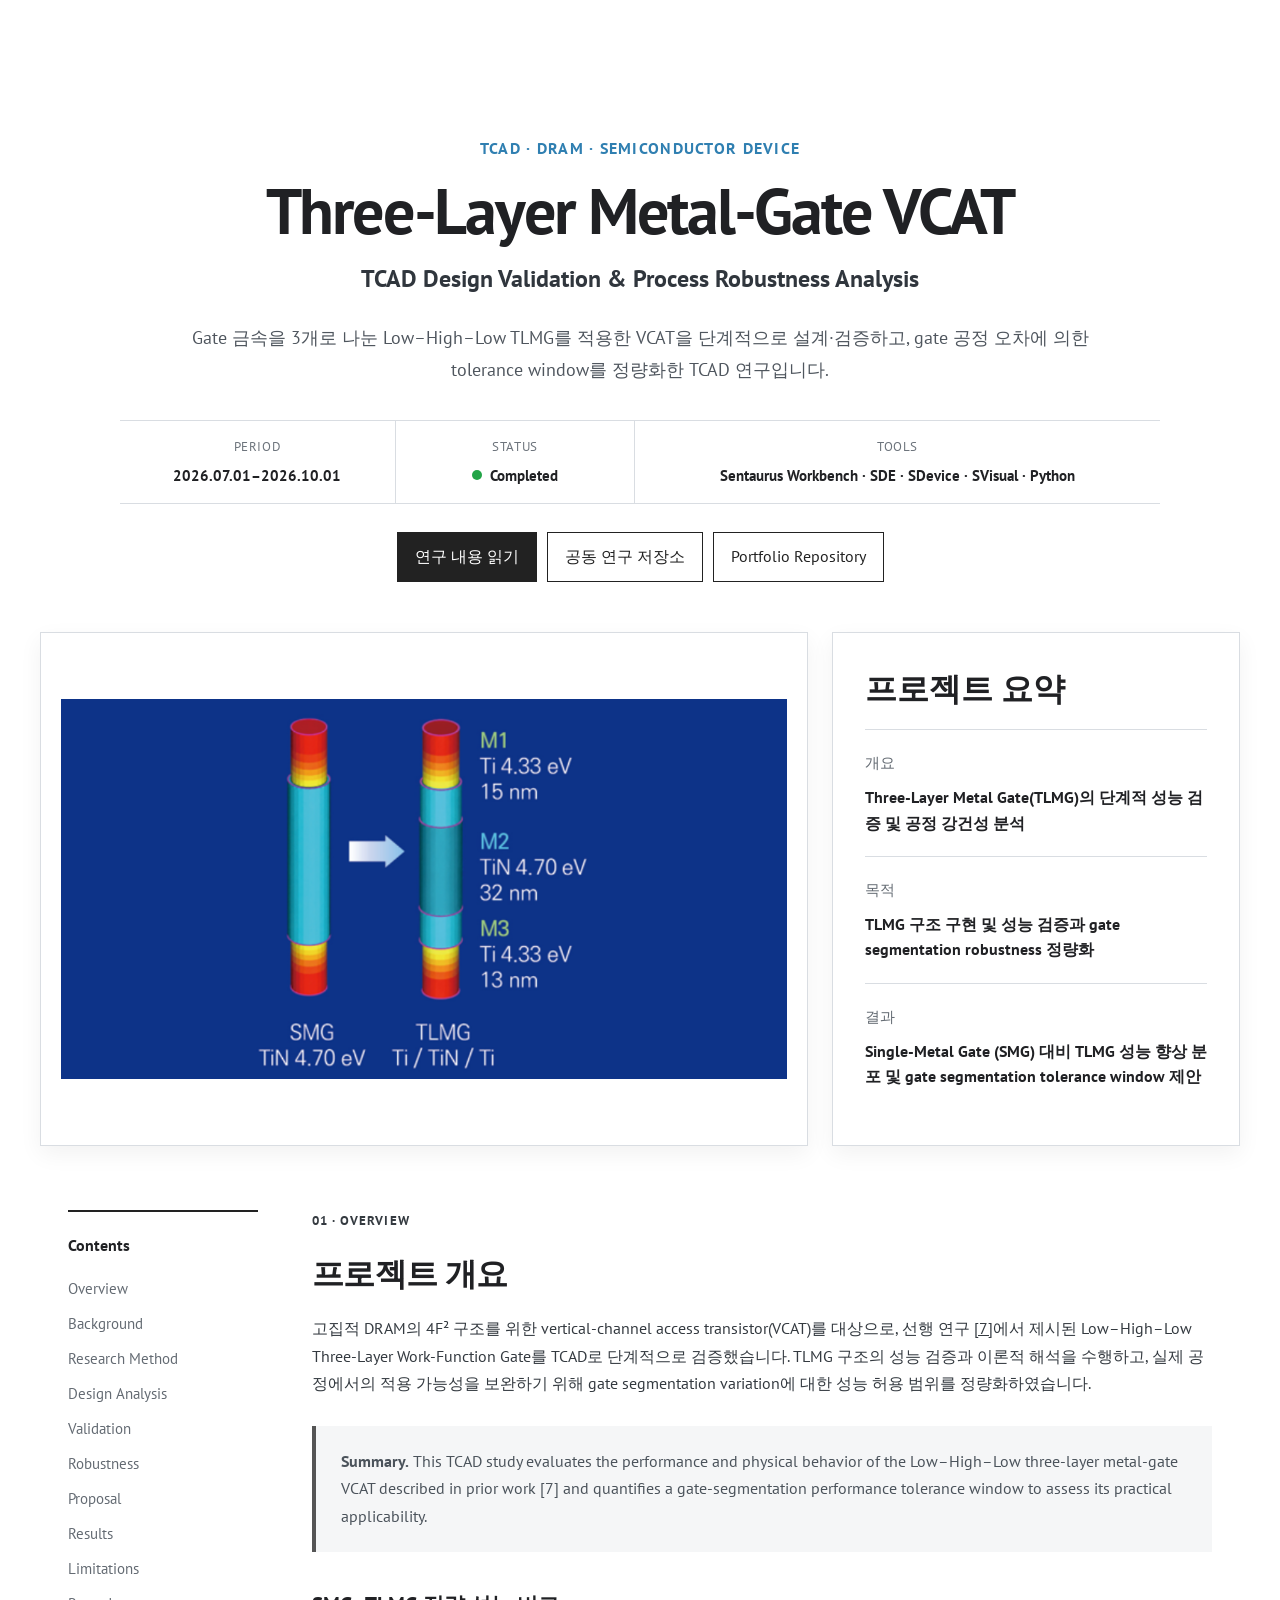
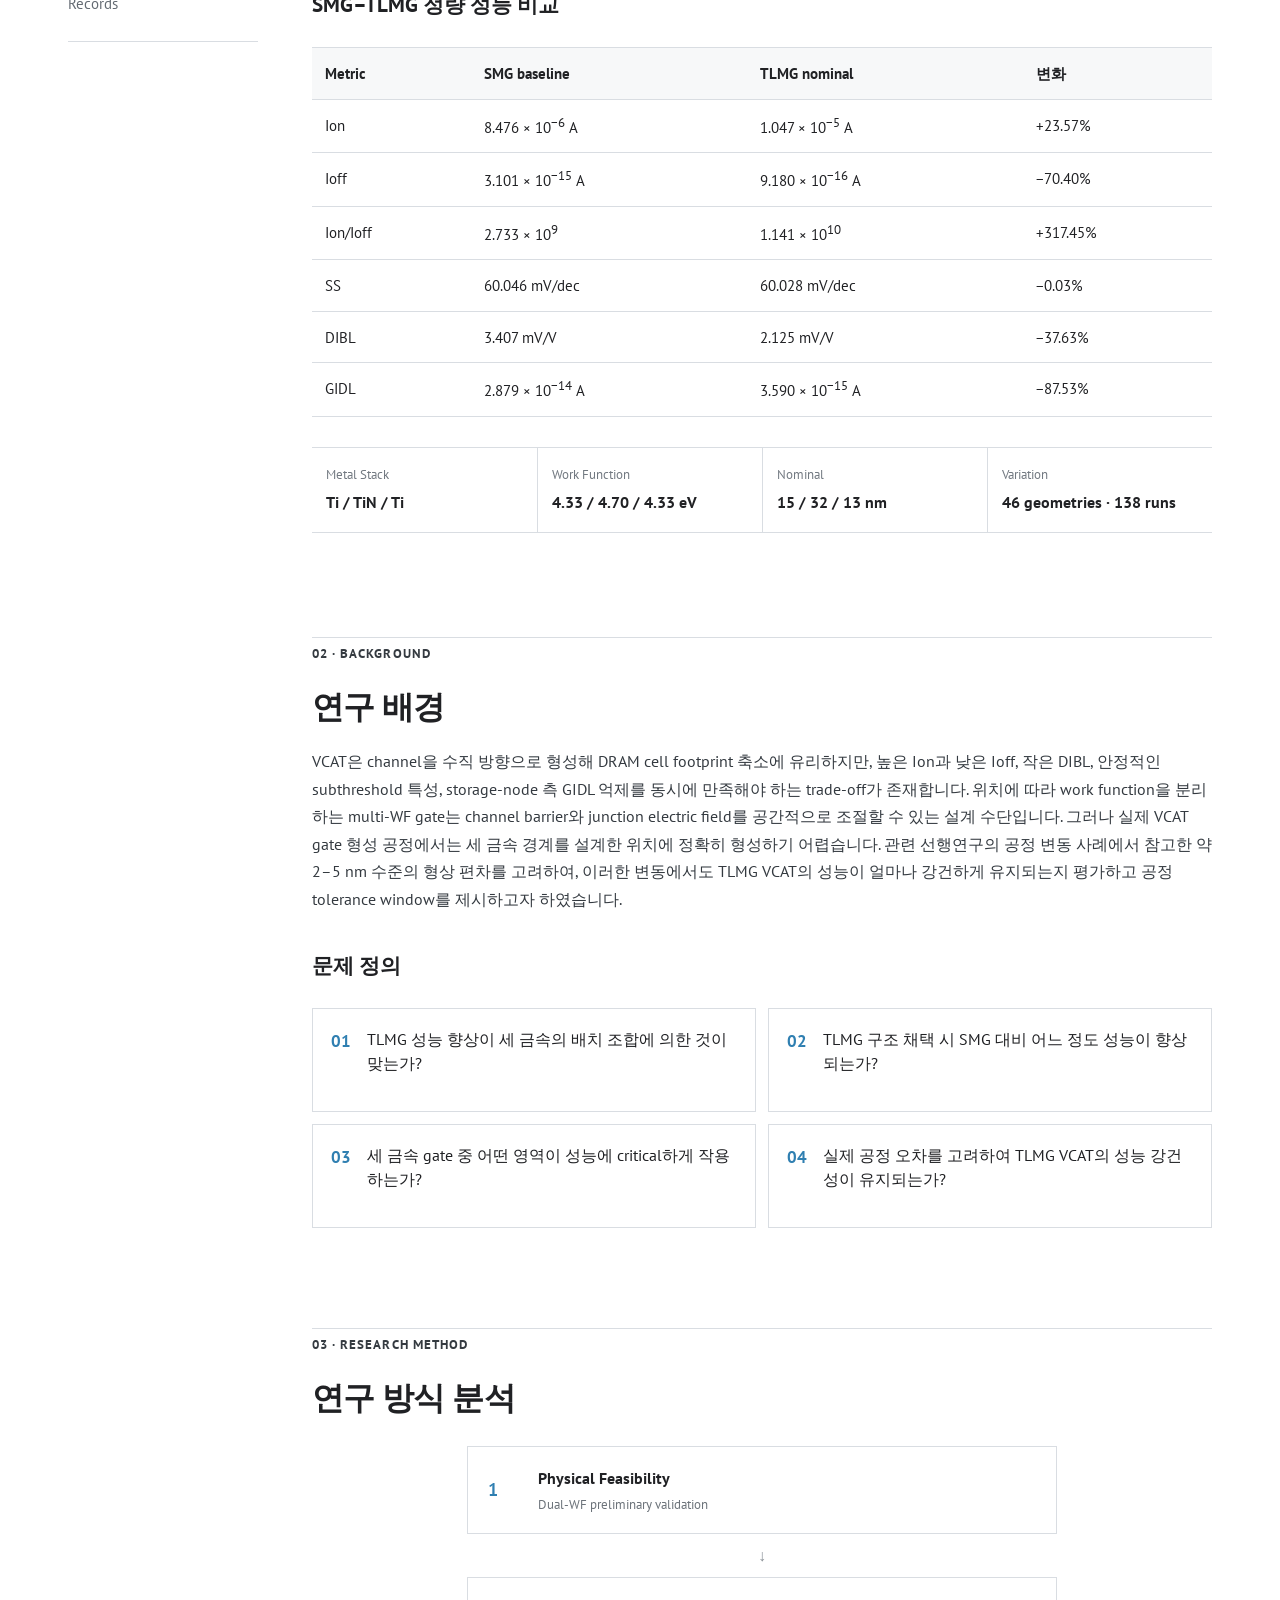
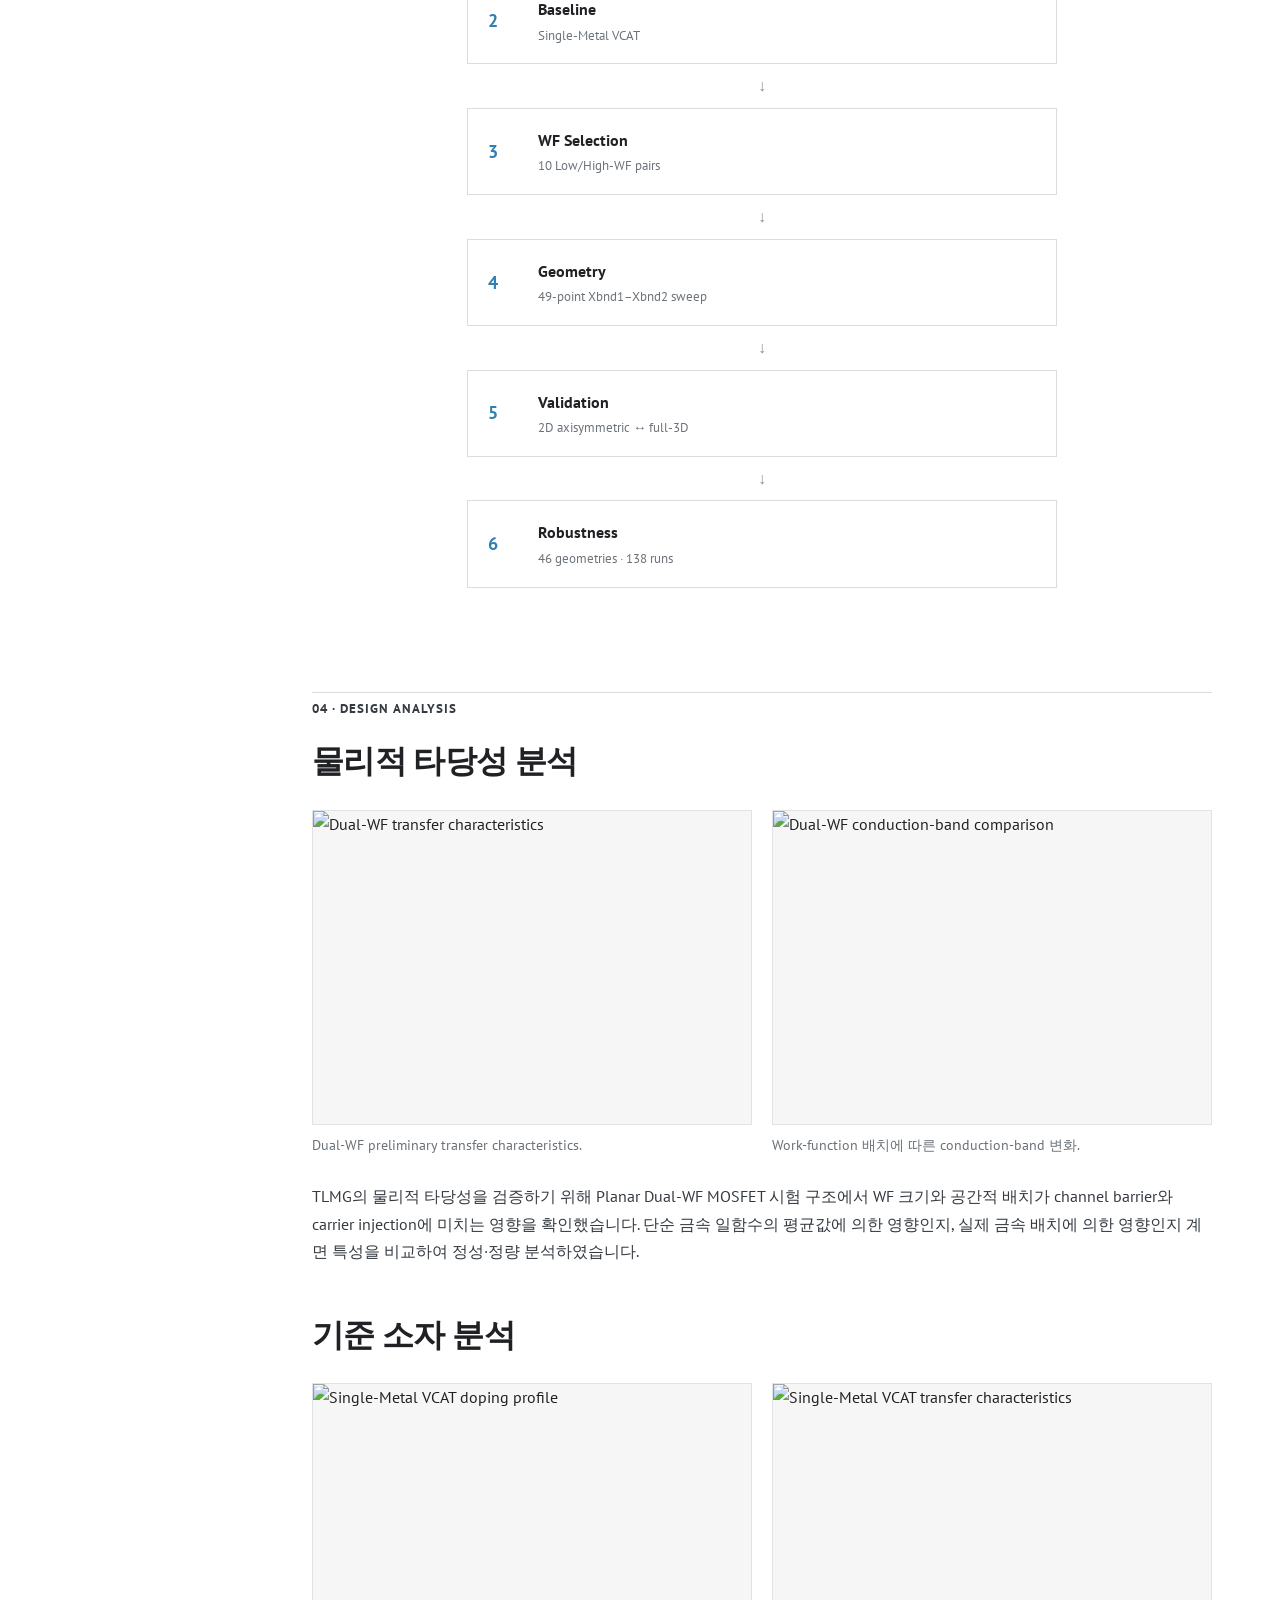
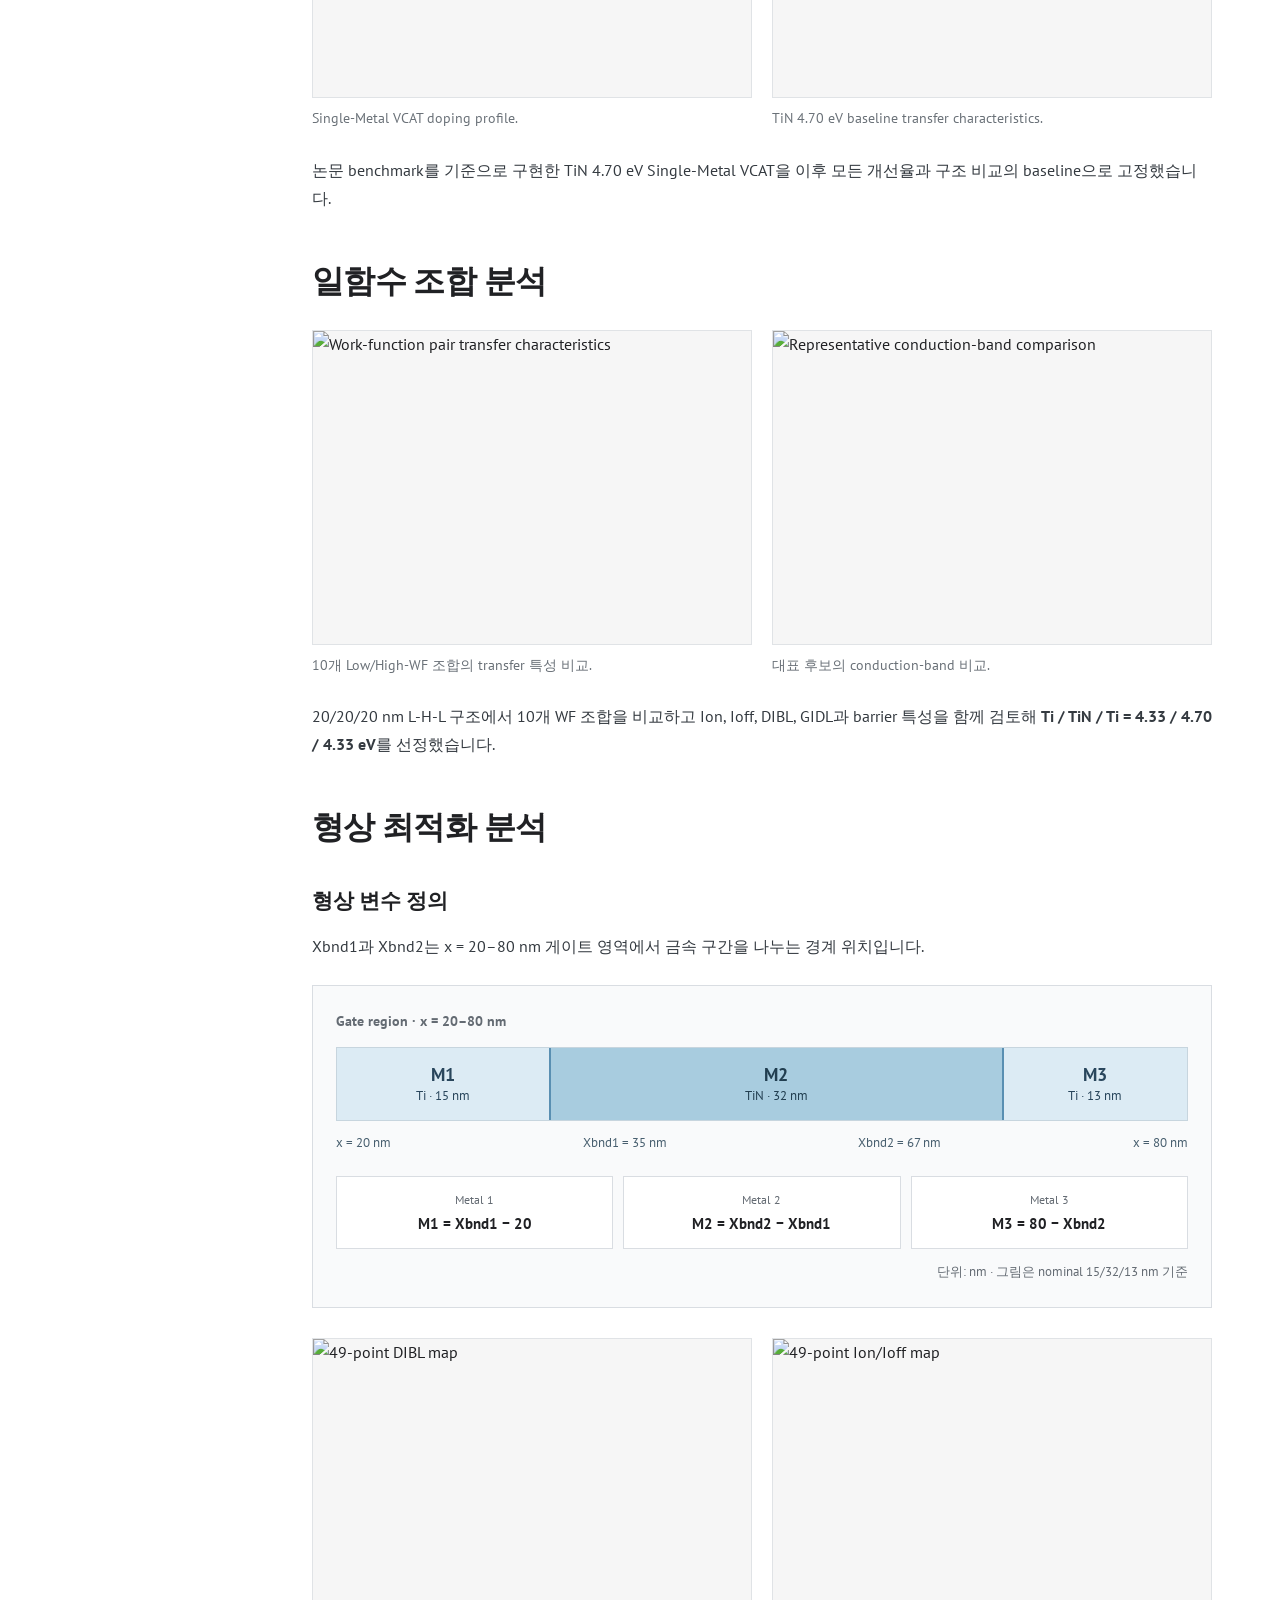
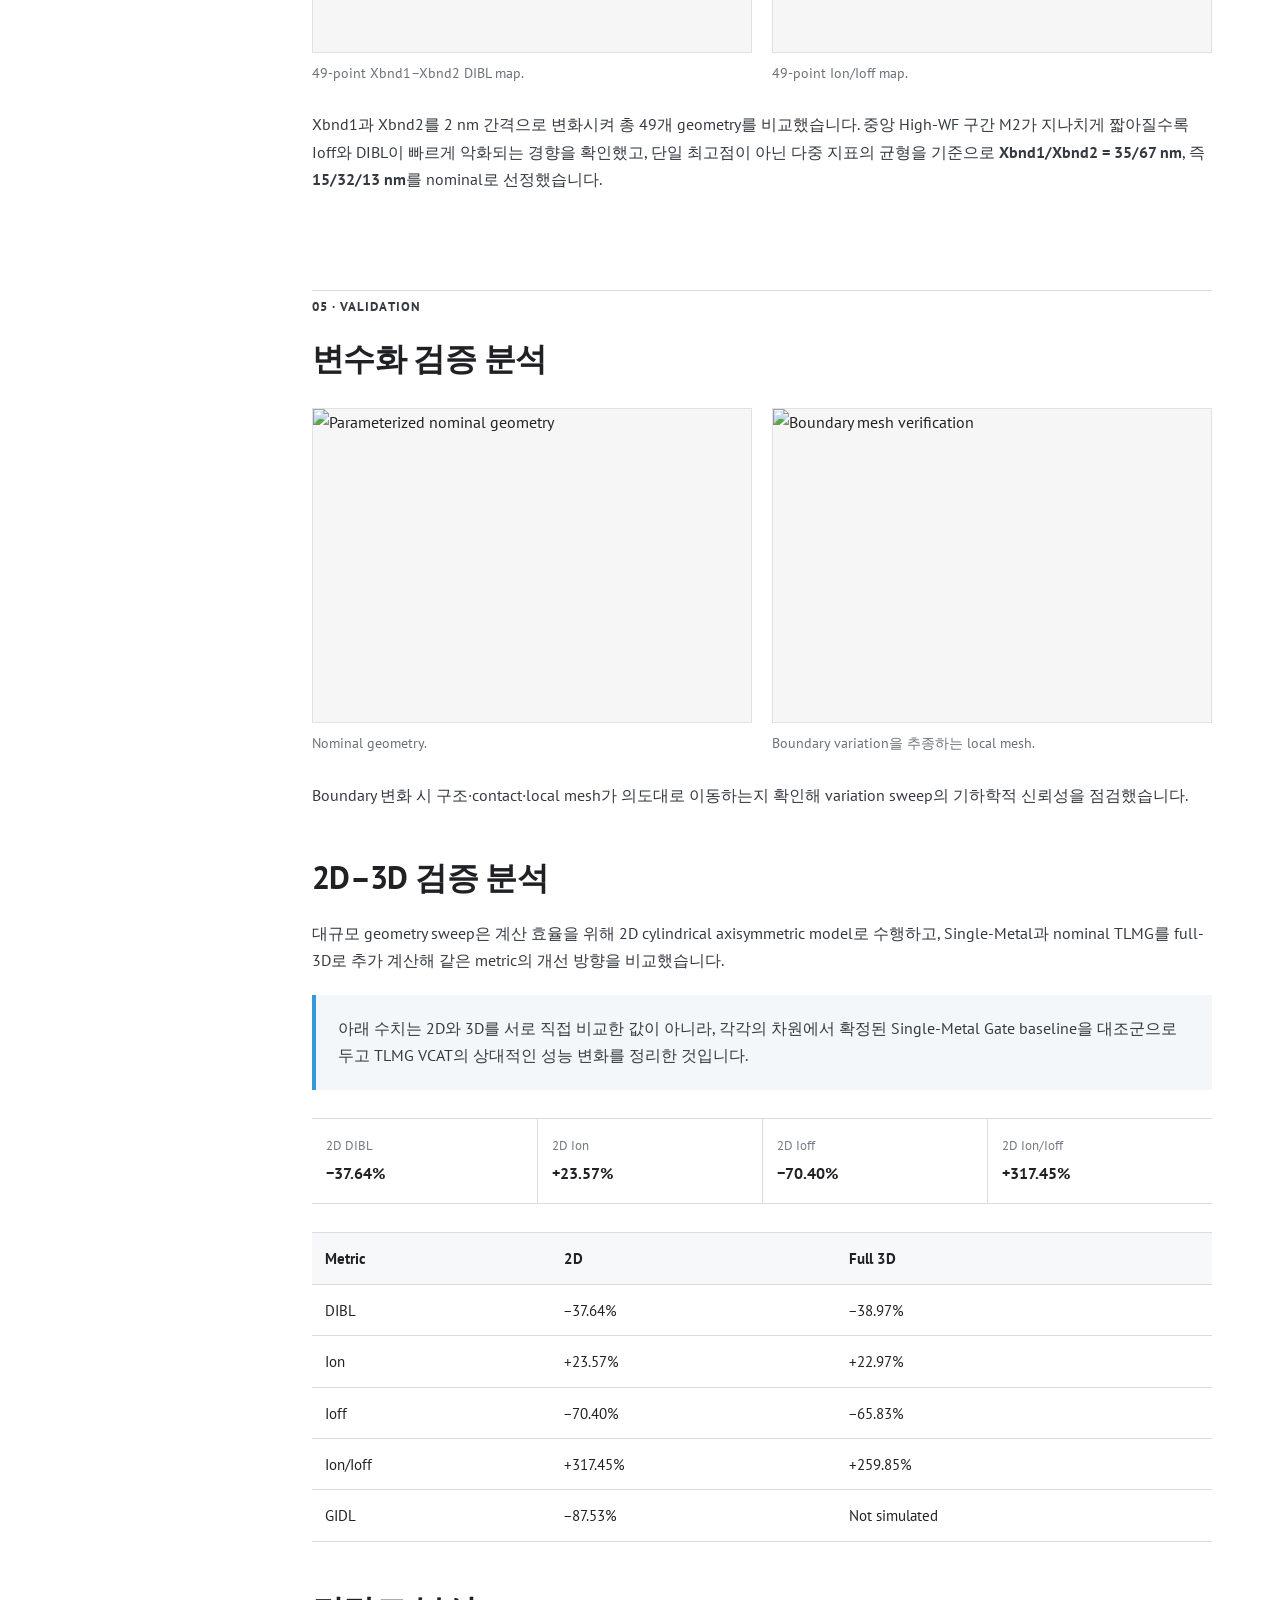
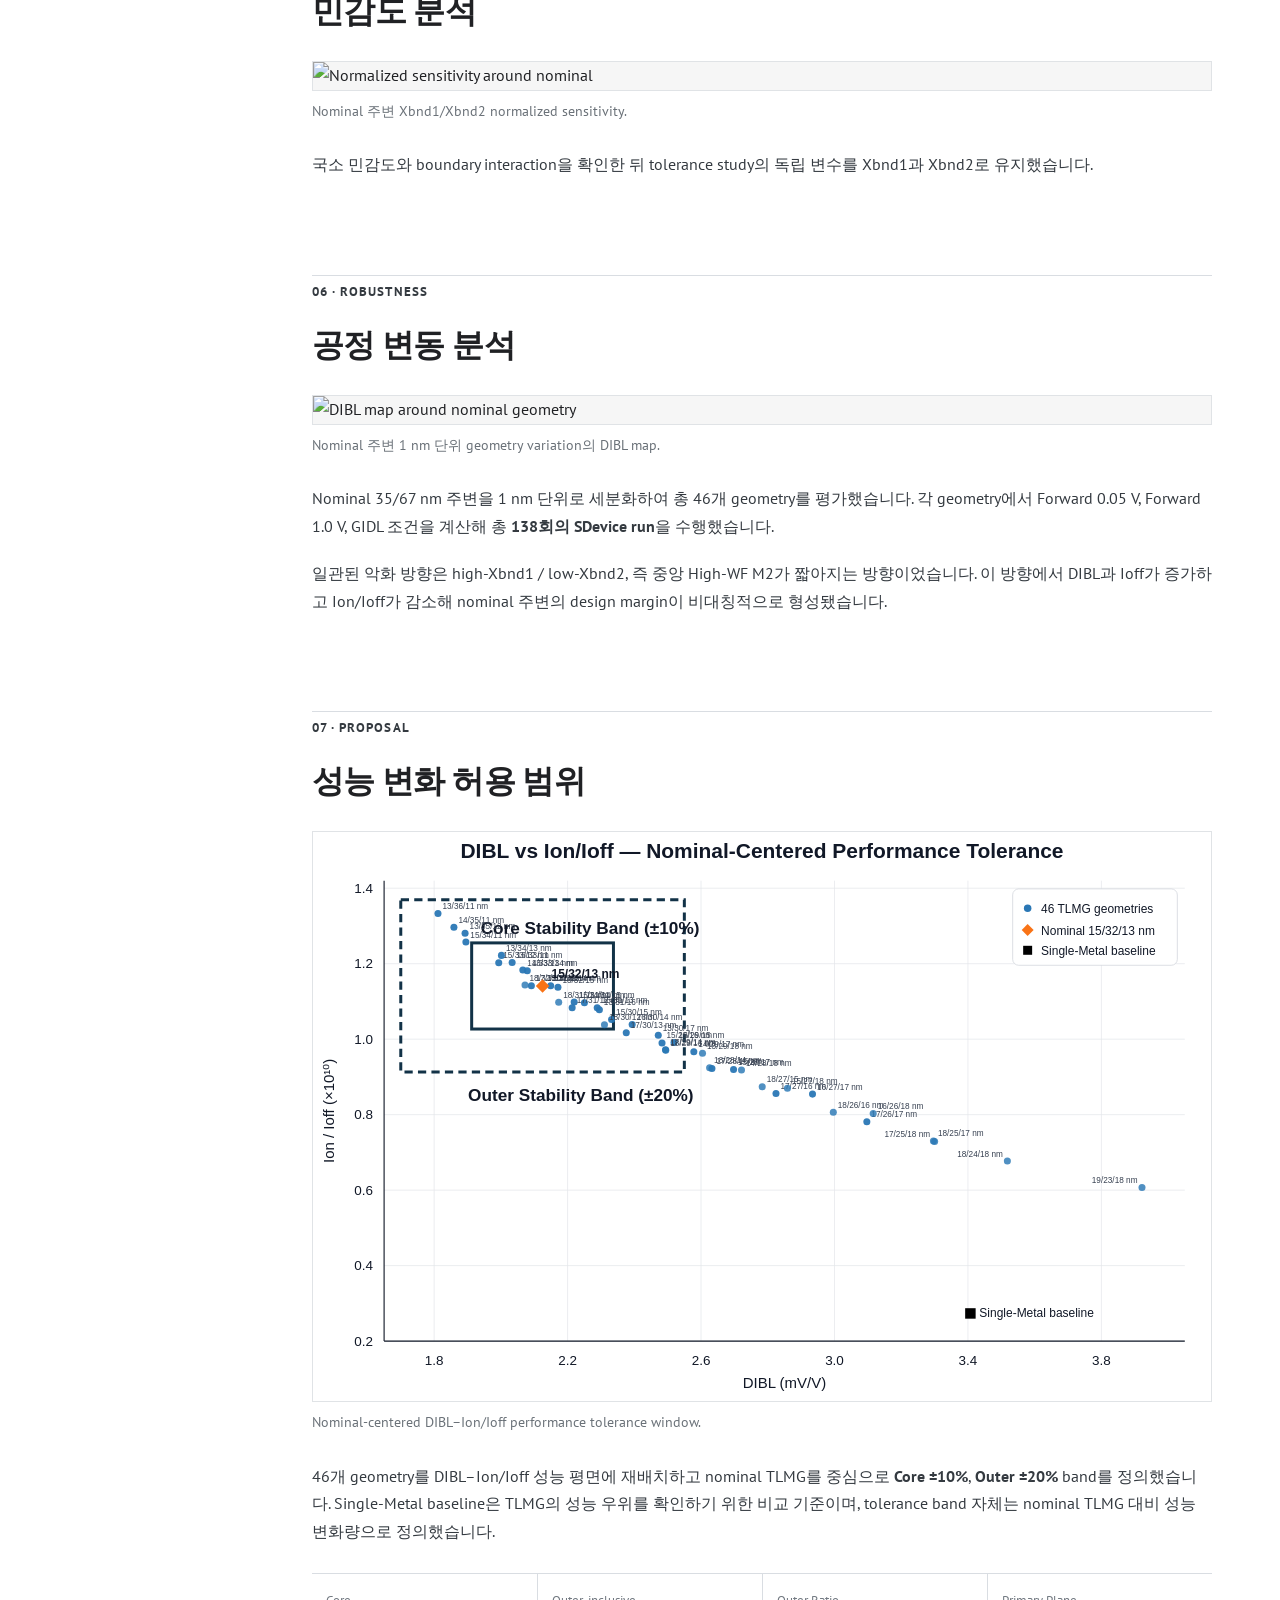
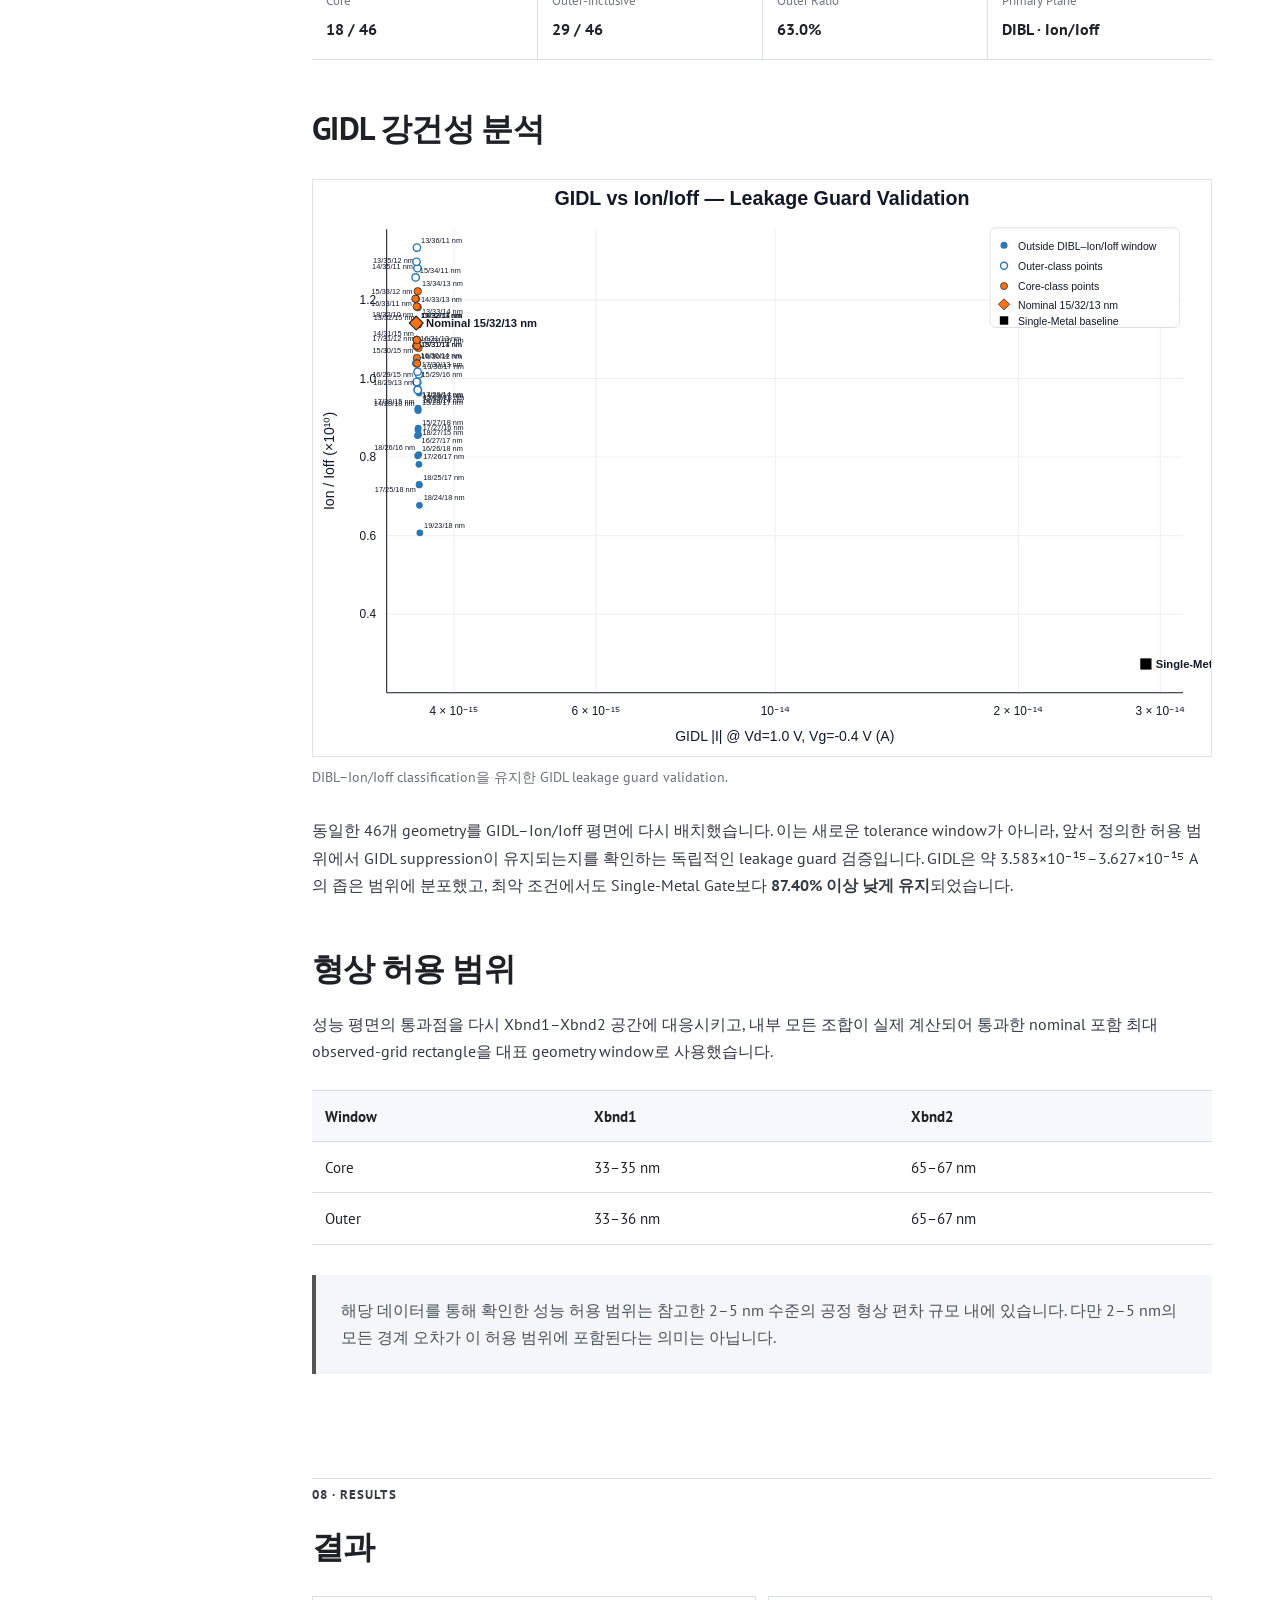
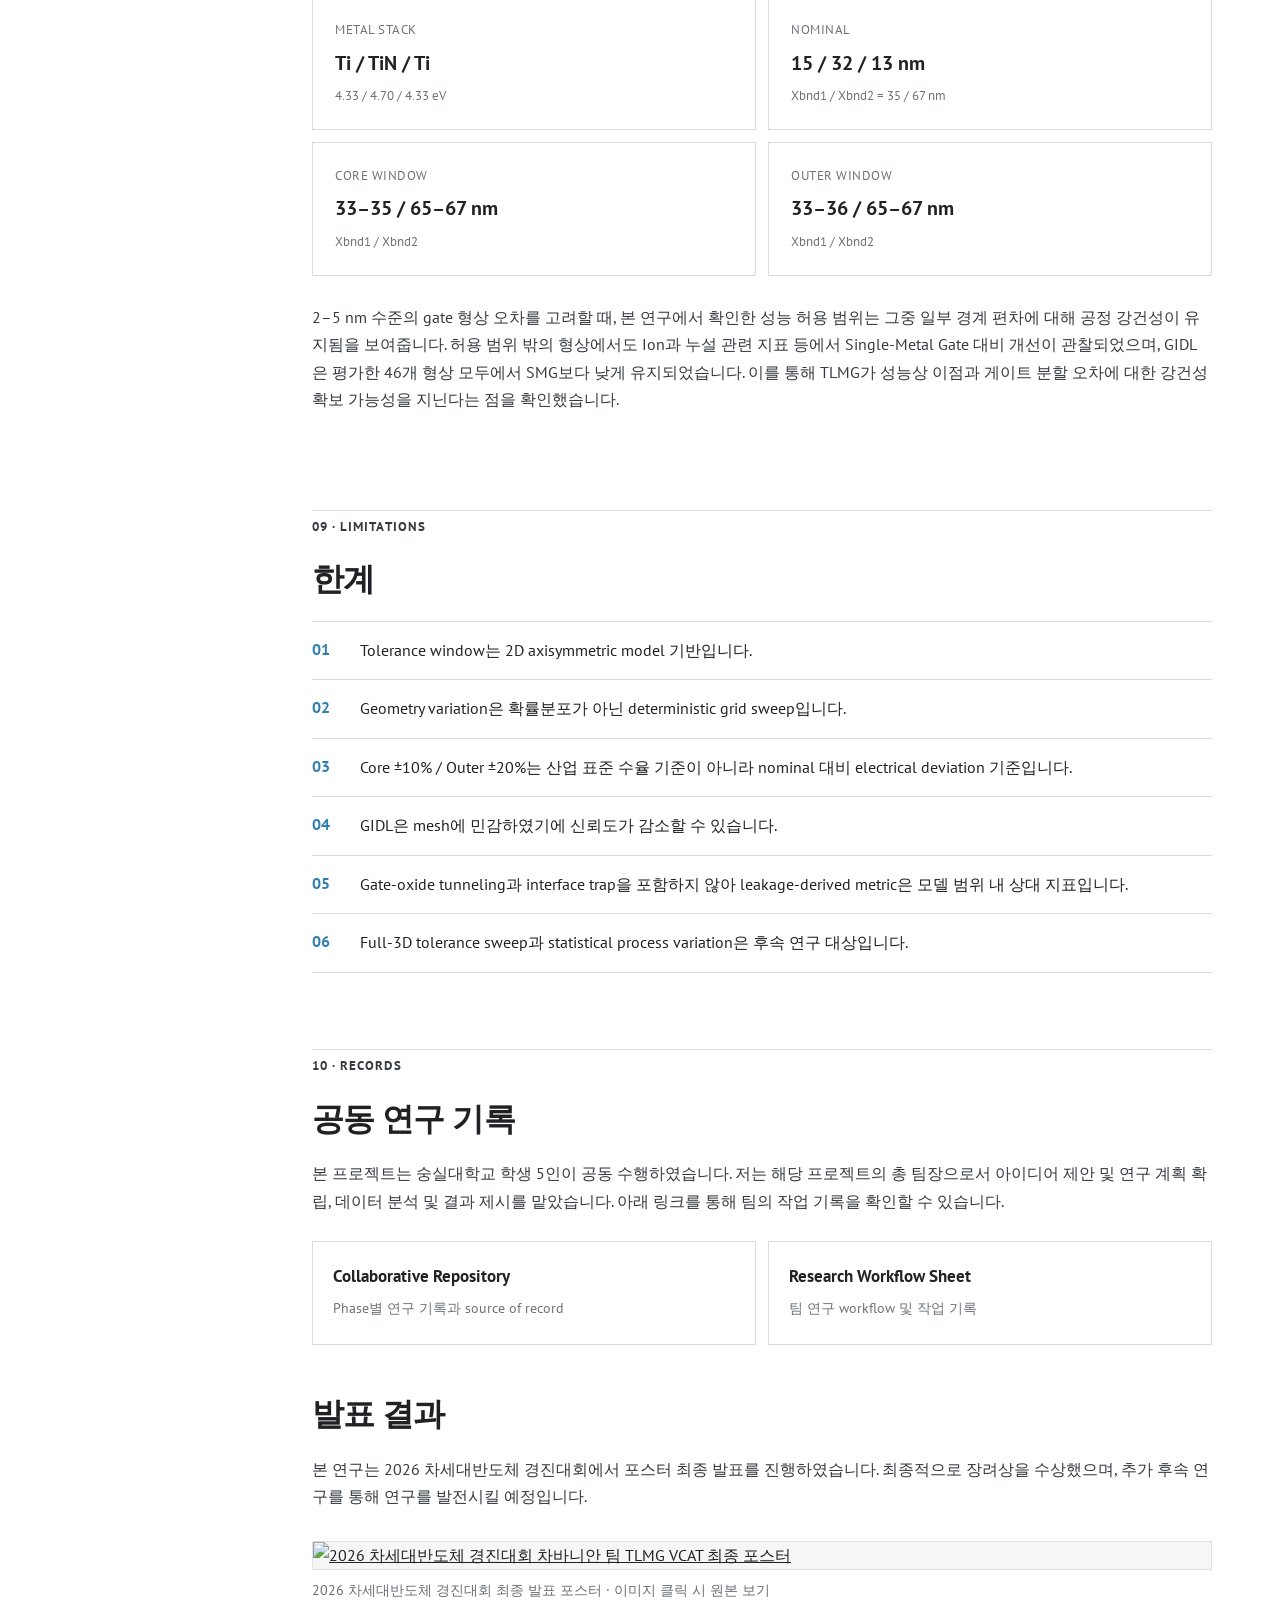
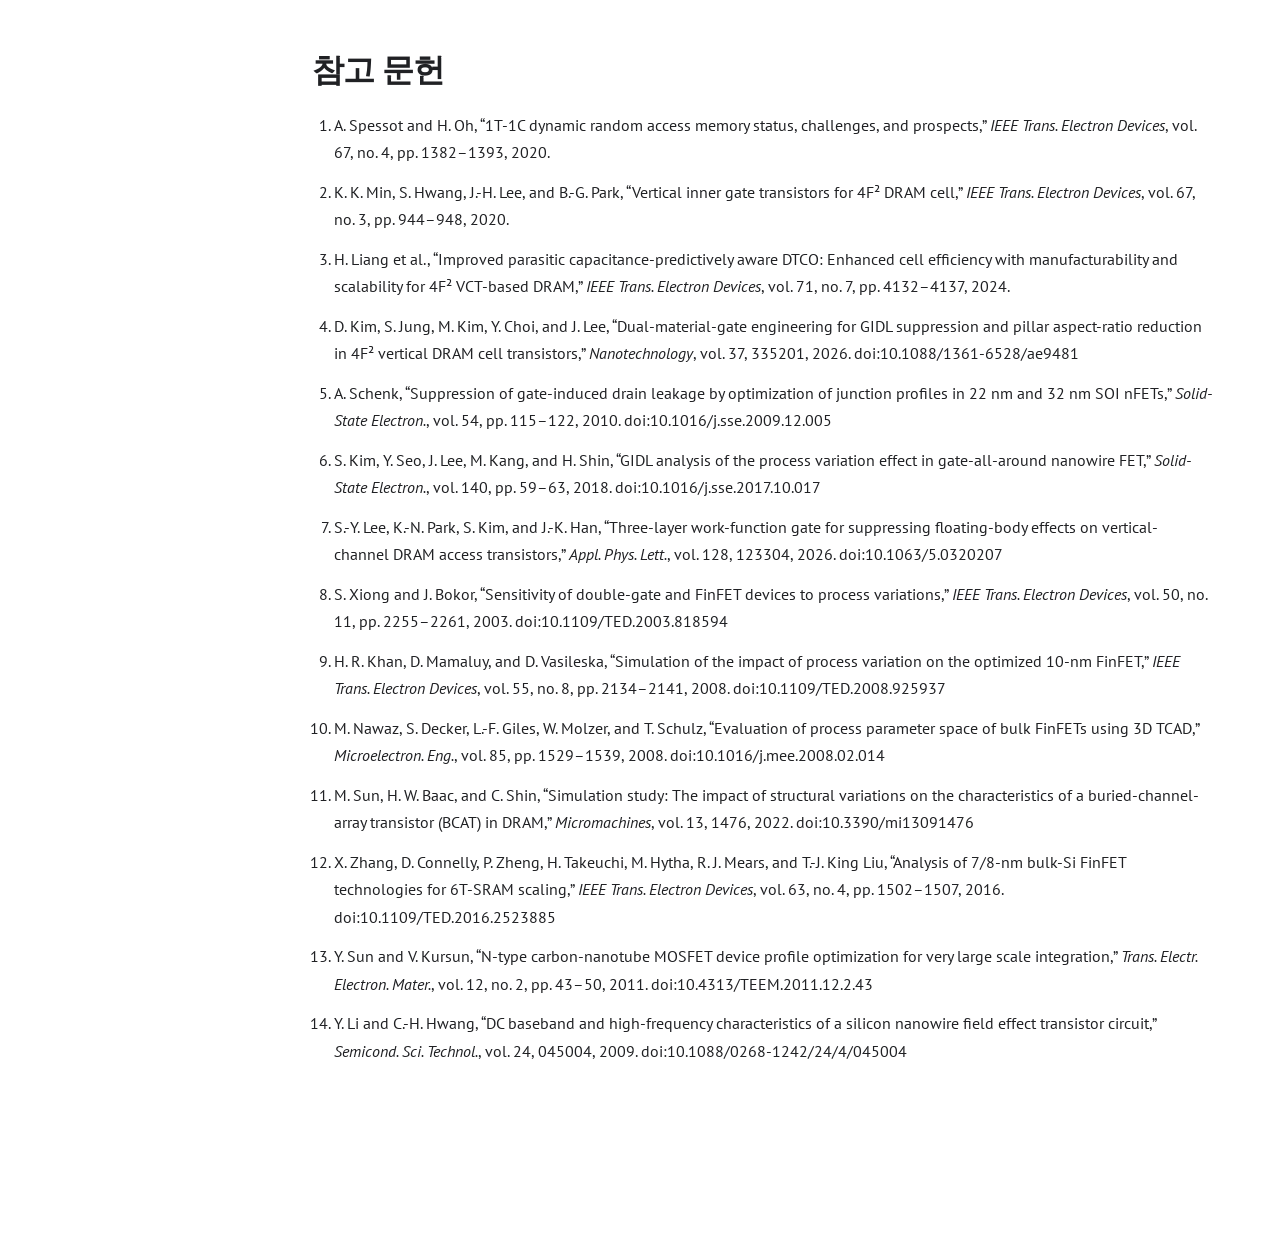
==== commit 6a4b7484: "Reference original final competition poster in presentation section" ====
--- a/TLMG-VCAT-research-portfolio/index.html
+++ b/TLMG-VCAT-research-portfolio/index.html
@@ -418,6 +418,12 @@
             본 연구는 2026 차세대반도체 경진대회에서 포스터 최종 발표를 진행하였습니다.
             최종적으로 장려상을 수상했으며, 추가 후속 연구를 통해 연구를 발전시킬 예정입니다.
           </p>
+          <figure class="poster-figure">
+            <a href="assets/figures/tlmg_vcat_final_poster.png" target="_blank" rel="noopener" aria-label="최종 발표 포스터 원본 열기">
+              <img src="assets/figures/tlmg_vcat_final_poster.png" alt="2026 차세대반도체 경진대회 차바니안 팀 TLMG VCAT 최종 포스터" loading="lazy">
+            </a>
+            <figcaption>2026 차세대반도체 경진대회 최종 발표 포스터 · 이미지 클릭 시 원본 보기</figcaption>
+          </figure>
 
           <h2>참고 문헌</h2>
           <ol class="references">
--- a/TLMG-VCAT-research-portfolio/assets/css/project-v2.css
+++ b/TLMG-VCAT-research-portfolio/assets/css/project-v2.css
@@ -6,4 +6,22 @@
 .hero-visual__summary dl{margin:0}
 .hero-visual__summary dl>div{padding:20px 0;border-top:1px solid var(--line)}
 .hero-visual__summary dt{margin:0 0 9px;color:var(--muted);font-size:.95rem;font-weight:400}
-.hero-visual__summary dd{margin:0;font-size:1.02rem;line-height:1.55;font-weight:700}.project-layout{width:min(1200px,94vw);margin:0 auto;display:grid;grid-template-columns:190px minmax(0,900px);gap:54px;justify-content:center}.toc{position:sticky;top:96px;align-self:start;padding:20px 0;border-top:2px solid #222;border-bottom:1px solid var(--line)}.toc p{margin:0 0 11px;font-weight:700}.toc a{display:block;padding:5px 0;color:#646b73;text-decoration:none;font-size:.91rem}.toc a:hover{color:#222}.project-article{min-width:0}.project-article section{padding:0 0 76px;scroll-margin-top:92px}.project-article section+section{padding-top:5px;border-top:1px solid var(--line)}.section-label{margin:0 0 8px;color:#2f7fb1;font-size:.82rem;font-weight:700;letter-spacing:.08em}.project-article h2{margin:0 0 21px;font-size:2rem;line-height:1.3;letter-spacing:-.02em}.project-article h2:not(:first-of-type){margin-top:48px}.project-article h3{margin:34px 0 14px;font-size:1.34rem}.project-article p{margin:0 0 20px;color:#343a40}.project-article blockquote{margin:28px 0;padding:22px 25px;color:#4b535b;background:#f5f6f7;border-left:4px solid #555}.project-article figure{margin:30px 0}.project-article figure img{width:100%;border:1px solid #e0e3e6;background:#f6f6f6}.project-article figcaption{margin-top:9px;color:#6a7178;font-size:.9rem;line-height:1.5}.figure-medium img{max-height:620px;object-fit:contain}.table-wrap{width:100%;overflow-x:auto;margin:24px 0 30px}.project-article table{width:100%;border-collapse:collapse;font-size:.96rem}.project-article th,.project-article td{padding:12px 13px;border-top:1px solid var(--line);border-bottom:1px solid var(--line);text-align:left;vertical-align:top}.project-article th{background:#f7f8f9;font-weight:700}.result-strip{margin:28px 0;display:grid;grid-template-columns:repeat(4,minmax(0,1fr));border-top:1px solid var(--line);border-bottom:1px solid var(--line)}.result-strip div{padding:16px 14px}.result-strip div+div{border-left:1px solid var(--line)}.result-strip span{display:block;color:#727981;font-size:.82rem}.result-strip strong{display:block;margin-top:3px;font-size:.98rem}.image-pair{display:grid;grid-template-columns:repeat(2,minmax(0,1fr));gap:20px;margin:28px 0}.image-pair figure{margin:0}.image-pair figure img{height:315px;object-fit:contain}.note{padding:20px 22px;background:#f4f7f9;border-left:4px solid var(--blue)}.question-grid{display:grid;grid-template-columns:repeat(2,minmax(0,1fr));gap:12px;margin:24px 0}.question-grid div{min-height:104px;padding:18px;border:1px solid var(--line);display:flex;gap:16px;align-items:flex-start}.question-grid strong{color:#2f7fb1;font-size:1.05rem}.question-grid span{line-height:1.5}.workflow{margin:28px 0;display:flex;flex-direction:column;align-items:center;gap:8px}.workflow>div{width:min(590px,100%);padding:17px 20px;border:1px solid var(--line);background:#fff;display:grid;grid-template-columns:38px 1fr;column-gap:12px;align-items:center}.workflow>div span{grid-row:1/3;color:#2f7fb1;font-weight:700;font-size:1.15rem}.workflow>div strong{font-size:1.03rem}.workflow>div small{color:#6c737a}.workflow>i{font-style:normal;color:#8b9298}.result-summary{display:grid;grid-template-columns:repeat(2,minmax(0,1fr));gap:12px;margin:28px 0}.result-summary div{padding:22px;border:1px solid var(--line);background:#fff}.result-summary span,.result-summary strong,.result-summary small{display:block}.result-summary span{color:#6c737a;font-size:.82rem;text-transform:uppercase;letter-spacing:.04em}.result-summary strong{margin-top:4px;font-size:1.25rem}.result-summary small{margin-top:4px;color:#6c737a}.conclusion-list{margin:0;padding:0;list-style:none;counter-reset:item}.conclusion-list li{position:relative;padding:15px 0 15px 48px;border-top:1px solid var(--line)}.conclusion-list li:last-child{border-bottom:1px solid var(--line)}.conclusion-list li:before{counter-increment:item;content:counter(item,decimal-leading-zero);position:absolute;left:0;top:14px;color:#2f7fb1;font-weight:700}.resource-list{display:grid;grid-template-columns:repeat(2,minmax(0,1fr));gap:12px;margin:26px 0}.resource-list a{min-height:104px;padding:20px;text-align:left;color:#222;background:#fff;border:1px solid var(--line);text-decoration:none;transition:.15s ease}.resource-list a:hover{border-color:#222;transform:translateY(-2px)}.resource-list strong,.resource-list span{display:block}.resource-list strong{font-size:1.06rem}.resource-list span{margin-top:5px;color:#6c737a;font-size:.9rem}.references{padding-left:22px}.references li{margin-bottom:12px}.site-footer{min-height:82px;margin-top:20px;padding:20px;display:flex;align-items:center;justify-content:center;gap:28px;color:#fff;background-image:var(--texture);background-repeat:repeat}.site-footer a{text-decoration:none}@media(max-width:1080px){.hero-visual{width:min(960px,94vw);grid-template-columns:1fr}.hero-visual__image{min-height:320px}.hero-visual__summary{padding:30px 26px}}@media(max-width:1080px){.hero-visual{width:min(920px,94vw);grid-template-columns:minmax(300px,.9fr) minmax(420px,1.1fr)}.hero-visual__image{min-height:470px;padding:20px}.hero-visual__image img{max-height:430px}.hero-visual__summary{padding:38px 30px}.hero-visual__summary h2{font-size:2rem}}@media(max-width:820px){.hero-visual{grid-template-columns:1fr}.hero-visual__image{min-height:420px}.hero-visual__summary{padding:34px 28px}}@media(max-width:980px){.project-meta{grid-template-columns:1fr}.project-meta>div+div{border-left:0;border-top:1px solid var(--line)}.hero-visual{grid-template-columns:1fr}.project-layout{grid-template-columns:1fr}.toc{position:static;display:flex;flex-wrap:wrap;gap:5px 14px;padding:15px 0;margin-bottom:32px}.toc p{width:100%}}@media(max-width:720px){body{font-size:15px}.site-header__inner{align-items:flex-start;flex-direction:column;padding:12px 0;gap:8px}.site-nav{width:100%;flex-wrap:wrap}.site-nav a{flex:1;text-align:center;padding:6px 8px;font-size:.77rem}.project-hero{padding:52px 14px 40px}.hero-summary{font-size:1.02rem}.button{flex:1 1 calc(50% - 10px);min-width:0}.hero-visual{width:100%;border-left:0;border-right:0}.hero-visual__image{min-height:280px}.hero-visual__summary{padding:26px 20px}.project-layout{width:min(94vw,760px)}.project-article h2{font-size:1.7rem}.result-strip{grid-template-columns:repeat(2,1fr)}.result-strip div:nth-child(odd){border-left:0}.result-strip div:nth-child(n+3){border-top:1px solid var(--line)}.image-pair{grid-template-columns:1fr}.image-pair figure img{height:auto}.question-grid,.result-summary,.resource-list{grid-template-columns:1fr}.site-footer{flex-direction:column;gap:6px}}@media(max-width:440px){.result-strip{grid-template-columns:1fr}.result-strip div+div{border-left:0;border-top:1px solid var(--line)}}+.hero-visual__summary dd{margin:0;font-size:1.02rem;line-height:1.55;font-weight:700}.project-layout{width:min(1200px,94vw);margin:0 auto;display:grid;grid-template-columns:190px minmax(0,900px);gap:54px;justify-content:center}.toc{position:sticky;top:96px;align-self:start;padding:20px 0;border-top:2px solid #222;border-bottom:1px solid var(--line)}.toc p{margin:0 0 11px;font-weight:700}.toc a{display:block;padding:5px 0;color:#646b73;text-decoration:none;font-size:.91rem}.toc a:hover{color:#222}.project-article{min-width:0}.project-article section{padding:0 0 76px;scroll-margin-top:92px}.project-article section+section{padding-top:5px;border-top:1px solid var(--line)}.section-label{margin:0 0 8px;color:#2f7fb1;font-size:.82rem;font-weight:700;letter-spacing:.08em}.project-article h2{margin:0 0 21px;font-size:2rem;line-height:1.3;letter-spacing:-.02em}.project-article h2:not(:first-of-type){margin-top:48px}.project-article h3{margin:34px 0 14px;font-size:1.34rem}.project-article p{margin:0 0 20px;color:#343a40}.project-article blockquote{margin:28px 0;padding:22px 25px;color:#4b535b;background:#f5f6f7;border-left:4px solid #555}.project-article figure{margin:30px 0}.project-article figure img{width:100%;border:1px solid #e0e3e6;background:#f6f6f6}.project-article figcaption{margin-top:9px;color:#6a7178;font-size:.9rem;line-height:1.5}.figure-medium img{max-height:620px;object-fit:contain}.table-wrap{width:100%;overflow-x:auto;margin:24px 0 30px}.project-article table{width:100%;border-collapse:collapse;font-size:.96rem}.project-article th,.project-article td{padding:12px 13px;border-top:1px solid var(--line);border-bottom:1px solid var(--line);text-align:left;vertical-align:top}.project-article th{background:#f7f8f9;font-weight:700}.result-strip{margin:28px 0;display:grid;grid-template-columns:repeat(4,minmax(0,1fr));border-top:1px solid var(--line);border-bottom:1px solid var(--line)}.result-strip div{padding:16px 14px}.result-strip div+div{border-left:1px solid var(--line)}.result-strip span{display:block;color:#727981;font-size:.82rem}.result-strip strong{display:block;margin-top:3px;font-size:.98rem}.image-pair{display:grid;grid-template-columns:repeat(2,minmax(0,1fr));gap:20px;margin:28px 0}.image-pair figure{margin:0}.image-pair figure img{height:315px;object-fit:contain}.note{padding:20px 22px;background:#f4f7f9;border-left:4px solid var(--blue)}.question-grid{display:grid;grid-template-columns:repeat(2,minmax(0,1fr));gap:12px;margin:24px 0}.question-grid div{min-height:104px;padding:18px;border:1px solid var(--line);display:flex;gap:16px;align-items:flex-start}.question-grid strong{color:#2f7fb1;font-size:1.05rem}.question-grid span{line-height:1.5}.workflow{margin:28px 0;display:flex;flex-direction:column;align-items:center;gap:8px}.workflow>div{width:min(590px,100%);padding:17px 20px;border:1px solid var(--line);background:#fff;display:grid;grid-template-columns:38px 1fr;column-gap:12px;align-items:center}.workflow>div span{grid-row:1/3;color:#2f7fb1;font-weight:700;font-size:1.15rem}.workflow>div strong{font-size:1.03rem}.workflow>div small{color:#6c737a}.workflow>i{font-style:normal;color:#8b9298}.result-summary{display:grid;grid-template-columns:repeat(2,minmax(0,1fr));gap:12px;margin:28px 0}.result-summary div{padding:22px;border:1px solid var(--line);background:#fff}.result-summary span,.result-summary strong,.result-summary small{display:block}.result-summary span{color:#6c737a;font-size:.82rem;text-transform:uppercase;letter-spacing:.04em}.result-summary strong{margin-top:4px;font-size:1.25rem}.result-summary small{margin-top:4px;color:#6c737a}.conclusion-list{margin:0;padding:0;list-style:none;counter-reset:item}.conclusion-list li{position:relative;padding:15px 0 15px 48px;border-top:1px solid var(--line)}.conclusion-list li:last-child{border-bottom:1px solid var(--line)}.conclusion-list li:before{counter-increment:item;content:counter(item,decimal-leading-zero);position:absolute;left:0;top:14px;color:#2f7fb1;font-weight:700}.resource-list{display:grid;grid-template-columns:repeat(2,minmax(0,1fr));gap:12px;margin:26px 0}.resource-list a{min-height:104px;padding:20px;text-align:left;color:#222;background:#fff;border:1px solid var(--line);text-decoration:none;transition:.15s ease}.resource-list a:hover{border-color:#222;transform:translateY(-2px)}.resource-list strong,.resource-list span{display:block}.resource-list strong{font-size:1.06rem}.resource-list span{margin-top:5px;color:#6c737a;font-size:.9rem}.references{padding-left:22px}.references li{margin-bottom:12px}.site-footer{min-height:82px;margin-top:20px;padding:20px;display:flex;align-items:center;justify-content:center;gap:28px;color:#fff;background-image:var(--texture);background-repeat:repeat}.site-footer a{text-decoration:none}
+/* Geometry-boundary equations and nominal gate segments */
+.gate-boundary{margin:25px 0 30px;padding:23px;border:1px solid var(--line);background:#f9fafb}
+.gate-boundary__heading{margin-bottom:13px;color:var(--muted);font-weight:700;font-size:.9rem}
+.gate-boundary__bar{display:flex;min-height:74px;border:1px solid #c7d5de}
+.gate-boundary__segment{display:flex;min-width:0;align-items:center;justify-content:center;flex-direction:column;line-height:1.4;text-align:center}
+.gate-boundary__segment strong{font-size:1.12rem}
+.gate-boundary__segment small{font-size:.82rem}
+.gate-boundary__segment--outer{background:#dcebf4;color:#29465c}
+.gate-boundary__segment--center{background:#a8ccdf;color:#213e50;border-left:2px solid #598fb2;border-right:2px solid #598fb2}
+.gate-boundary__coordinates{display:flex;flex-wrap:wrap;justify-content:space-between;gap:9px;margin:11px 0 22px;color:#485f6f;font-size:.81rem}
+.gate-boundary__formulas{display:grid;grid-template-columns:repeat(3,minmax(0,1fr));gap:10px}
+.gate-boundary__formulas div{padding:12px 8px;background:#fff;border:1px solid var(--line)}
+.gate-boundary__formulas span,.gate-boundary__formulas strong{display:block;text-align:center}
+.gate-boundary__formulas span{color:var(--muted);font-size:.77rem}
+.gate-boundary__formulas strong{font-size:.93rem;overflow-wrap:anywhere}
+.gate-boundary .gate-boundary__caption{margin:12px 0 0;color:var(--muted);font-size:.82rem;text-align:right}
+@media(max-width:720px){.gate-boundary{padding:14px}.gate-boundary__formulas{grid-template-columns:1fr}.gate-boundary__segment strong{font-size:.94rem}.gate-boundary__segment small{font-size:.7rem}.gate-boundary__coordinates{font-size:.68rem}}
+@media(max-width:1080px){.hero-visual{width:min(960px,94vw);grid-template-columns:1fr}.hero-visual__image{min-height:320px}.hero-visual__summary{padding:30px 26px}}@media(max-width:1080px){.hero-visual{width:min(920px,94vw);grid-template-columns:minmax(300px,.9fr) minmax(420px,1.1fr)}.hero-visual__image{min-height:470px;padding:20px}.hero-visual__image img{max-height:430px}.hero-visual__summary{padding:38px 30px}.hero-visual__summary h2{font-size:2rem}}@media(max-width:820px){.hero-visual{grid-template-columns:1fr}.hero-visual__image{min-height:420px}.hero-visual__summary{padding:34px 28px}}@media(max-width:980px){.project-meta{grid-template-columns:1fr}.project-meta>div+div{border-left:0;border-top:1px solid var(--line)}.hero-visual{grid-template-columns:1fr}.project-layout{grid-template-columns:1fr}.toc{position:static;display:flex;flex-wrap:wrap;gap:5px 14px;padding:15px 0;margin-bottom:32px}.toc p{width:100%}}@media(max-width:720px){body{font-size:15px}.site-header__inner{align-items:flex-start;flex-direction:column;padding:12px 0;gap:8px}.site-nav{width:100%;flex-wrap:wrap}.site-nav a{flex:1;text-align:center;padding:6px 8px;font-size:.77rem}.project-hero{padding:52px 14px 40px}.hero-summary{font-size:1.02rem}.button{flex:1 1 calc(50% - 10px);min-width:0}.hero-visual{width:100%;border-left:0;border-right:0}.hero-visual__image{min-height:280px}.hero-visual__summary{padding:26px 20px}.project-layout{width:min(94vw,760px)}.project-article h2{font-size:1.7rem}.result-strip{grid-template-columns:repeat(2,1fr)}.result-strip div:nth-child(odd){border-left:0}.result-strip div:nth-child(n+3){border-top:1px solid var(--line)}.image-pair{grid-template-columns:1fr}.image-pair figure img{height:auto}.question-grid,.result-summary,.resource-list{grid-template-columns:1fr}.site-footer{flex-direction:column;gap:6px}}@media(max-width:440px){.result-strip{grid-template-columns:1fr}.result-strip div+div{border-left:0;border-top:1px solid var(--line)}}
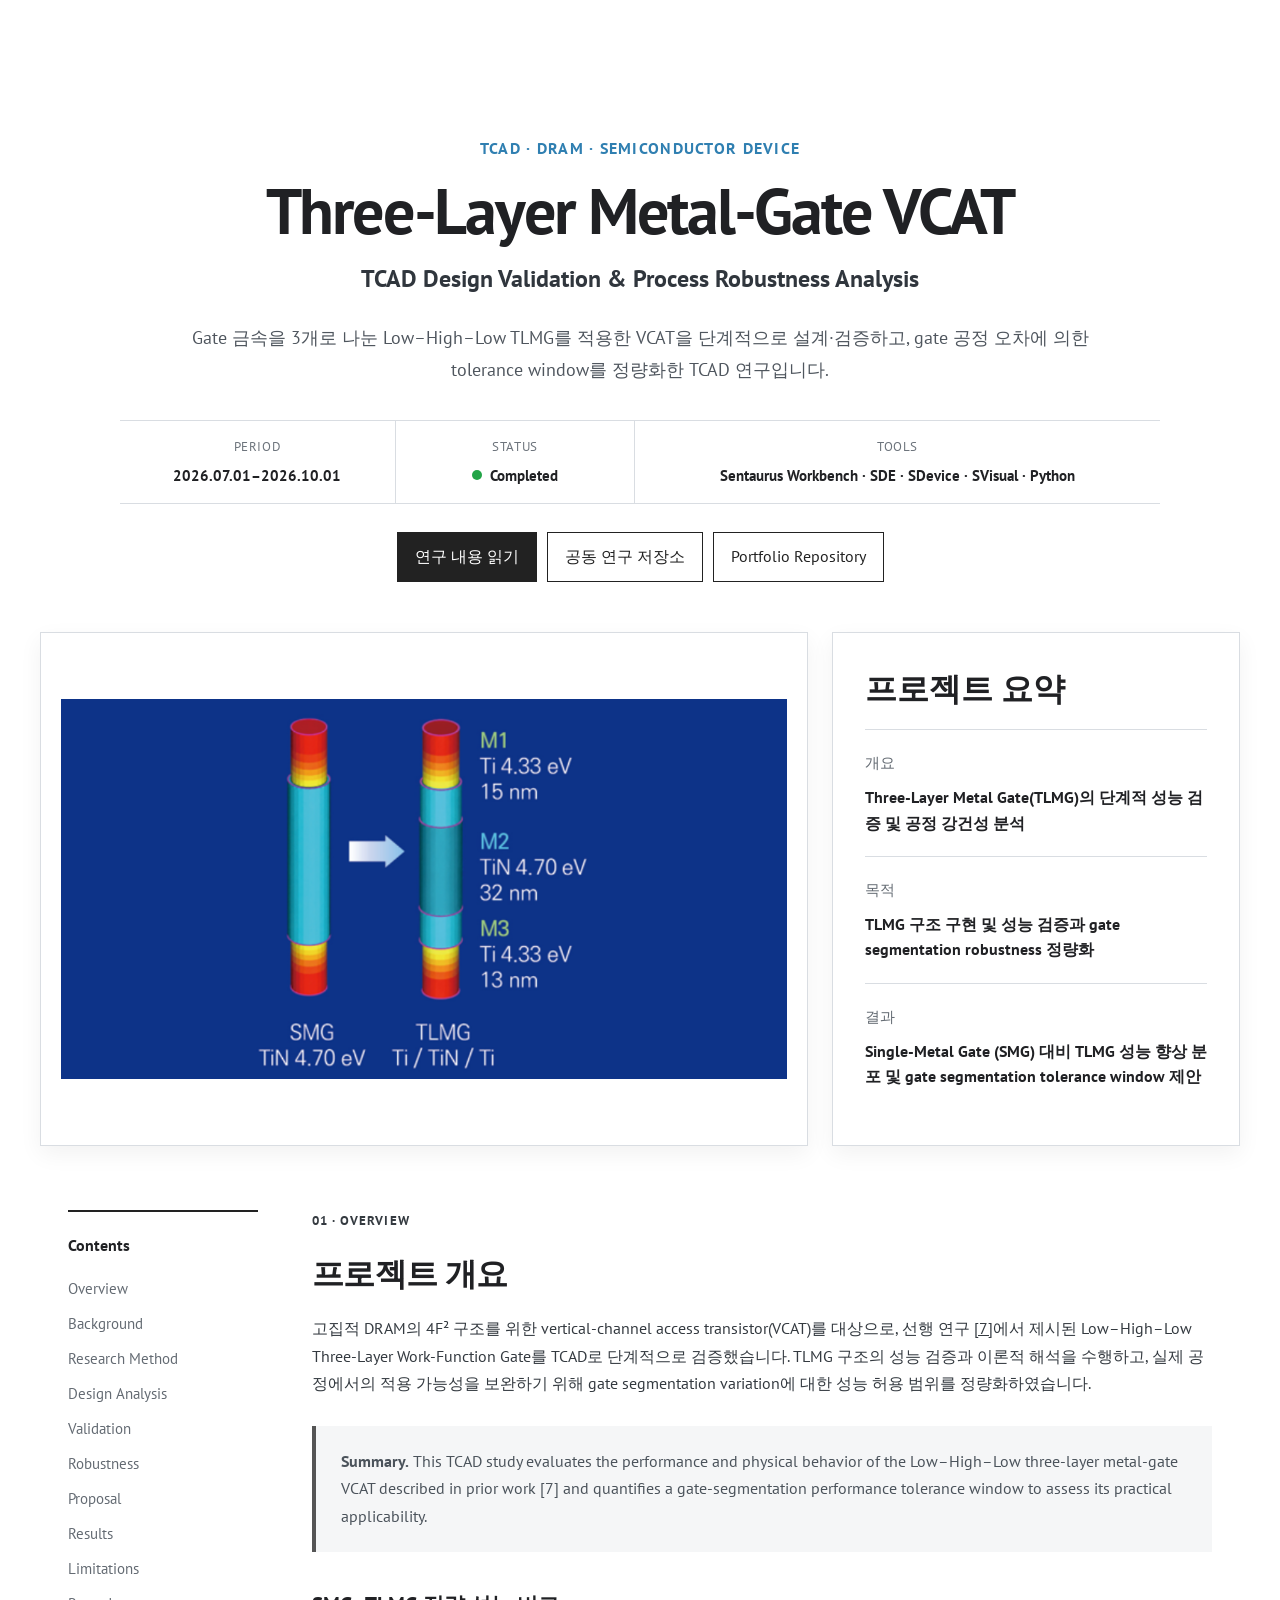
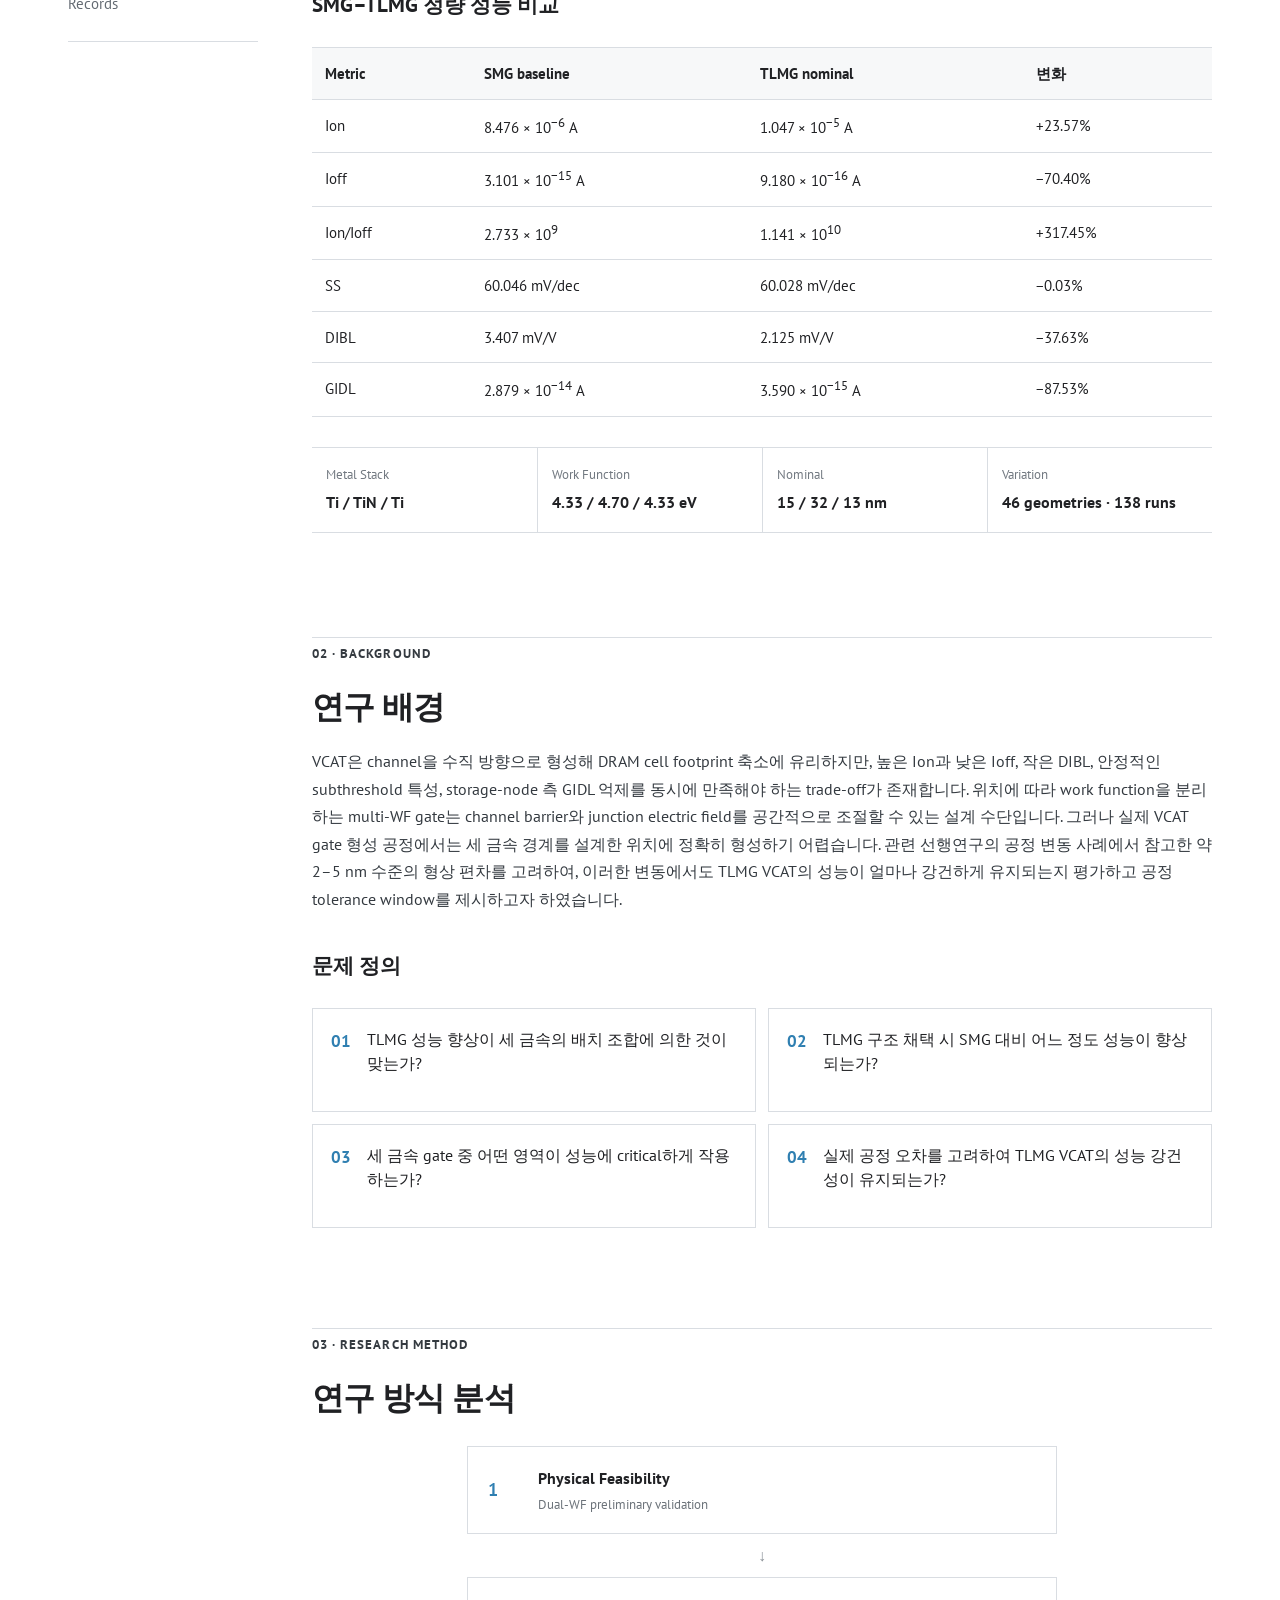
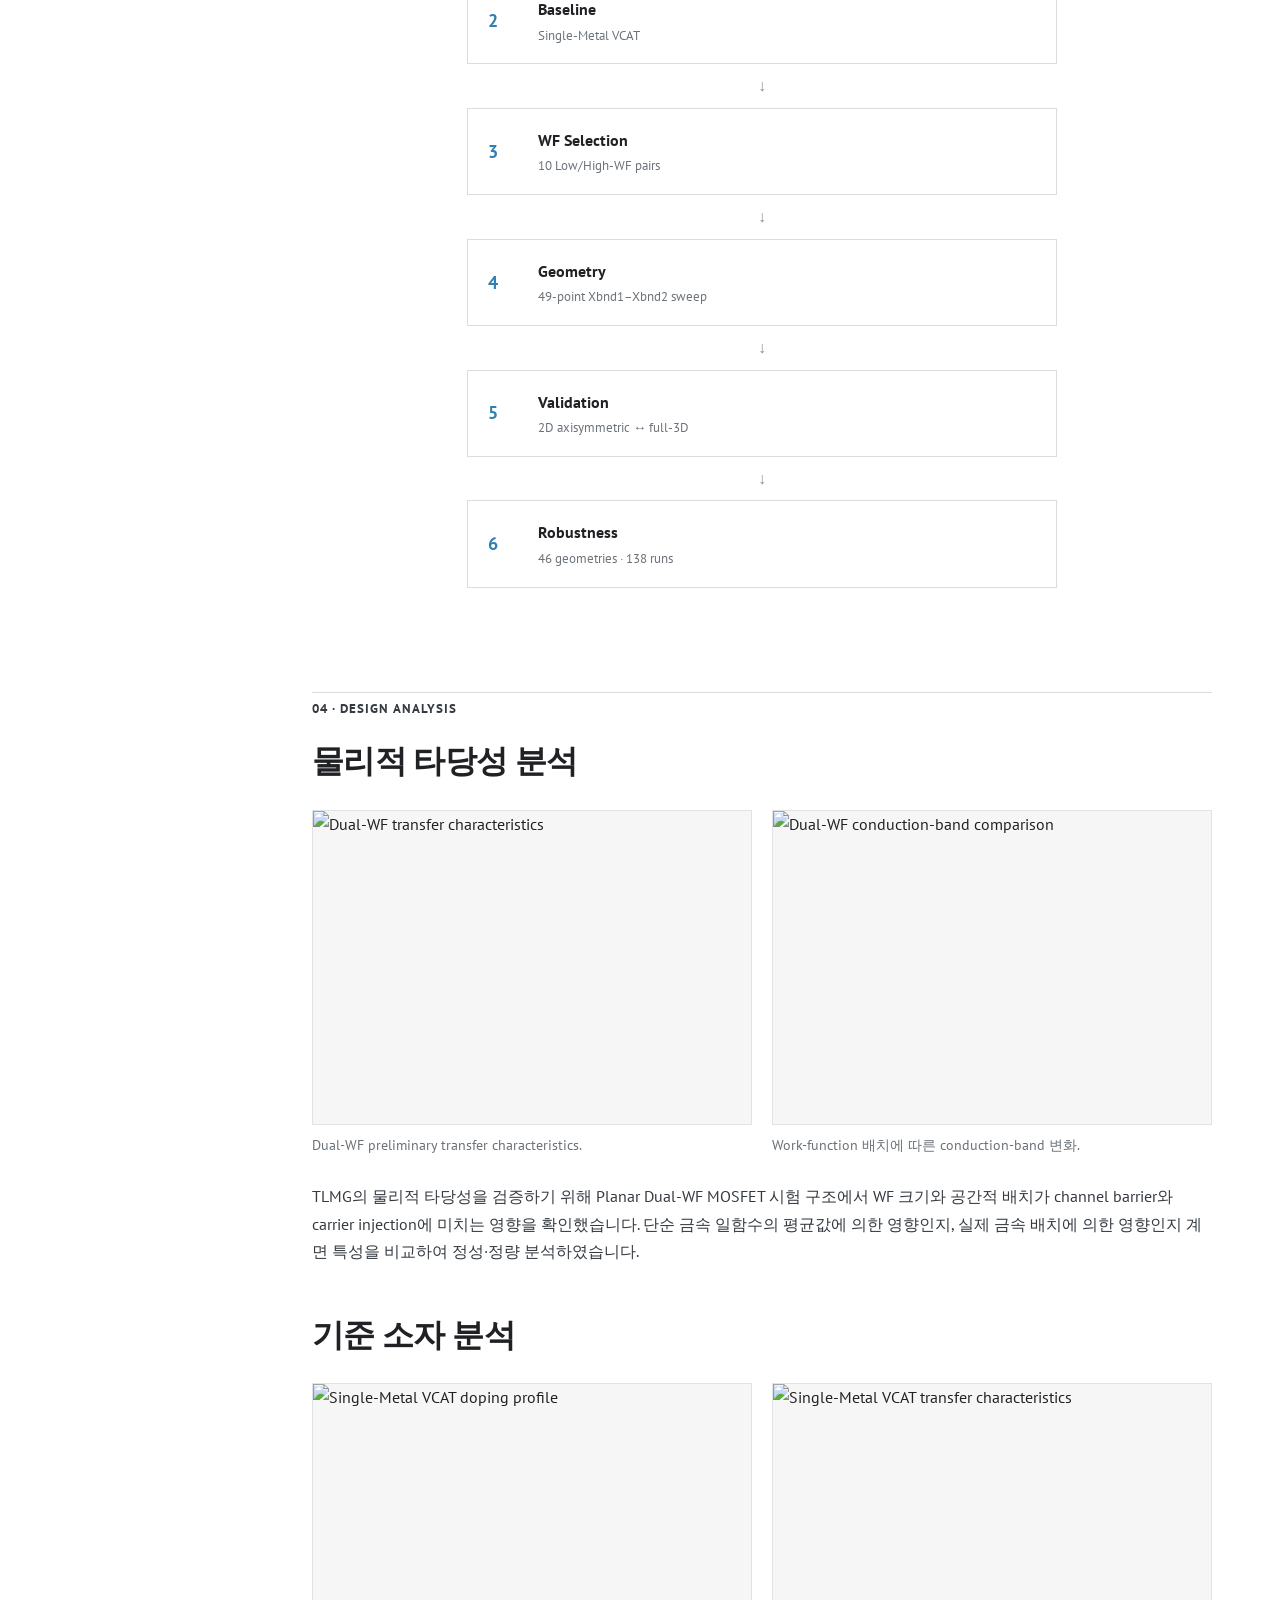
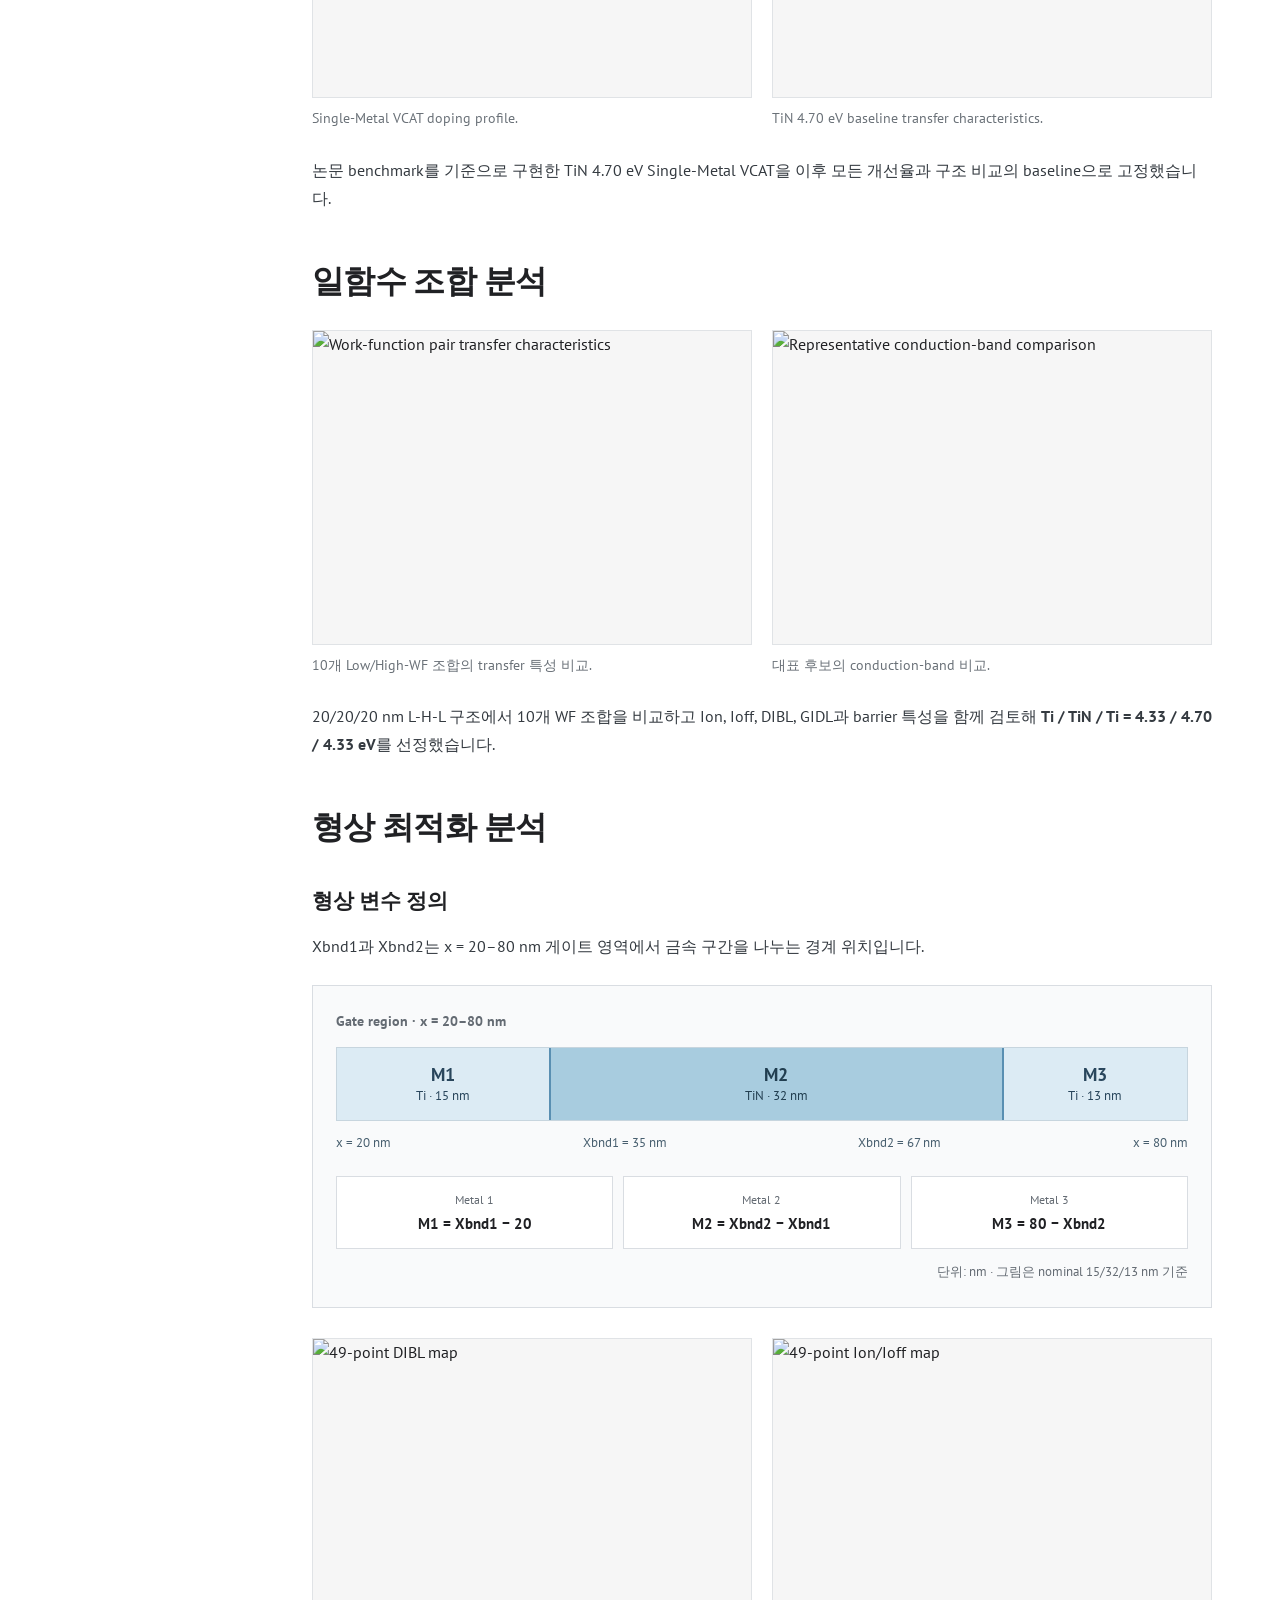
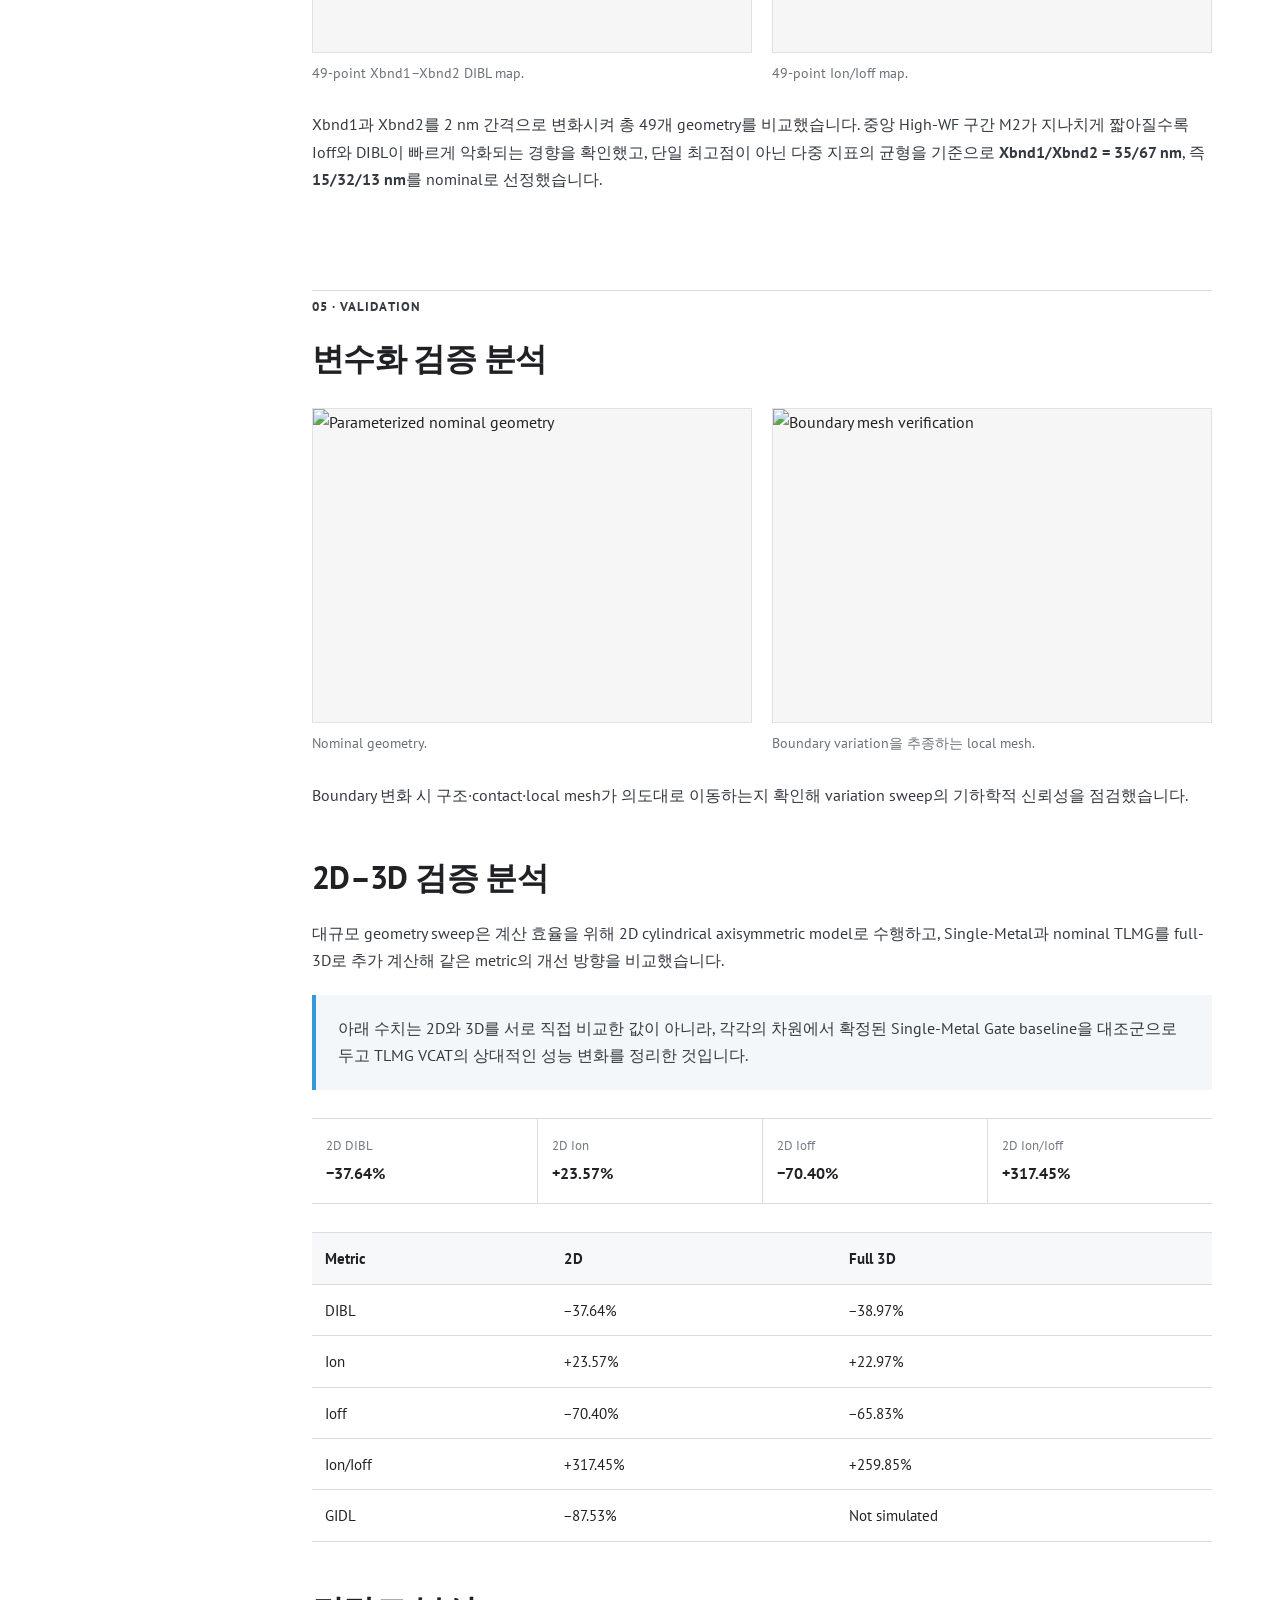
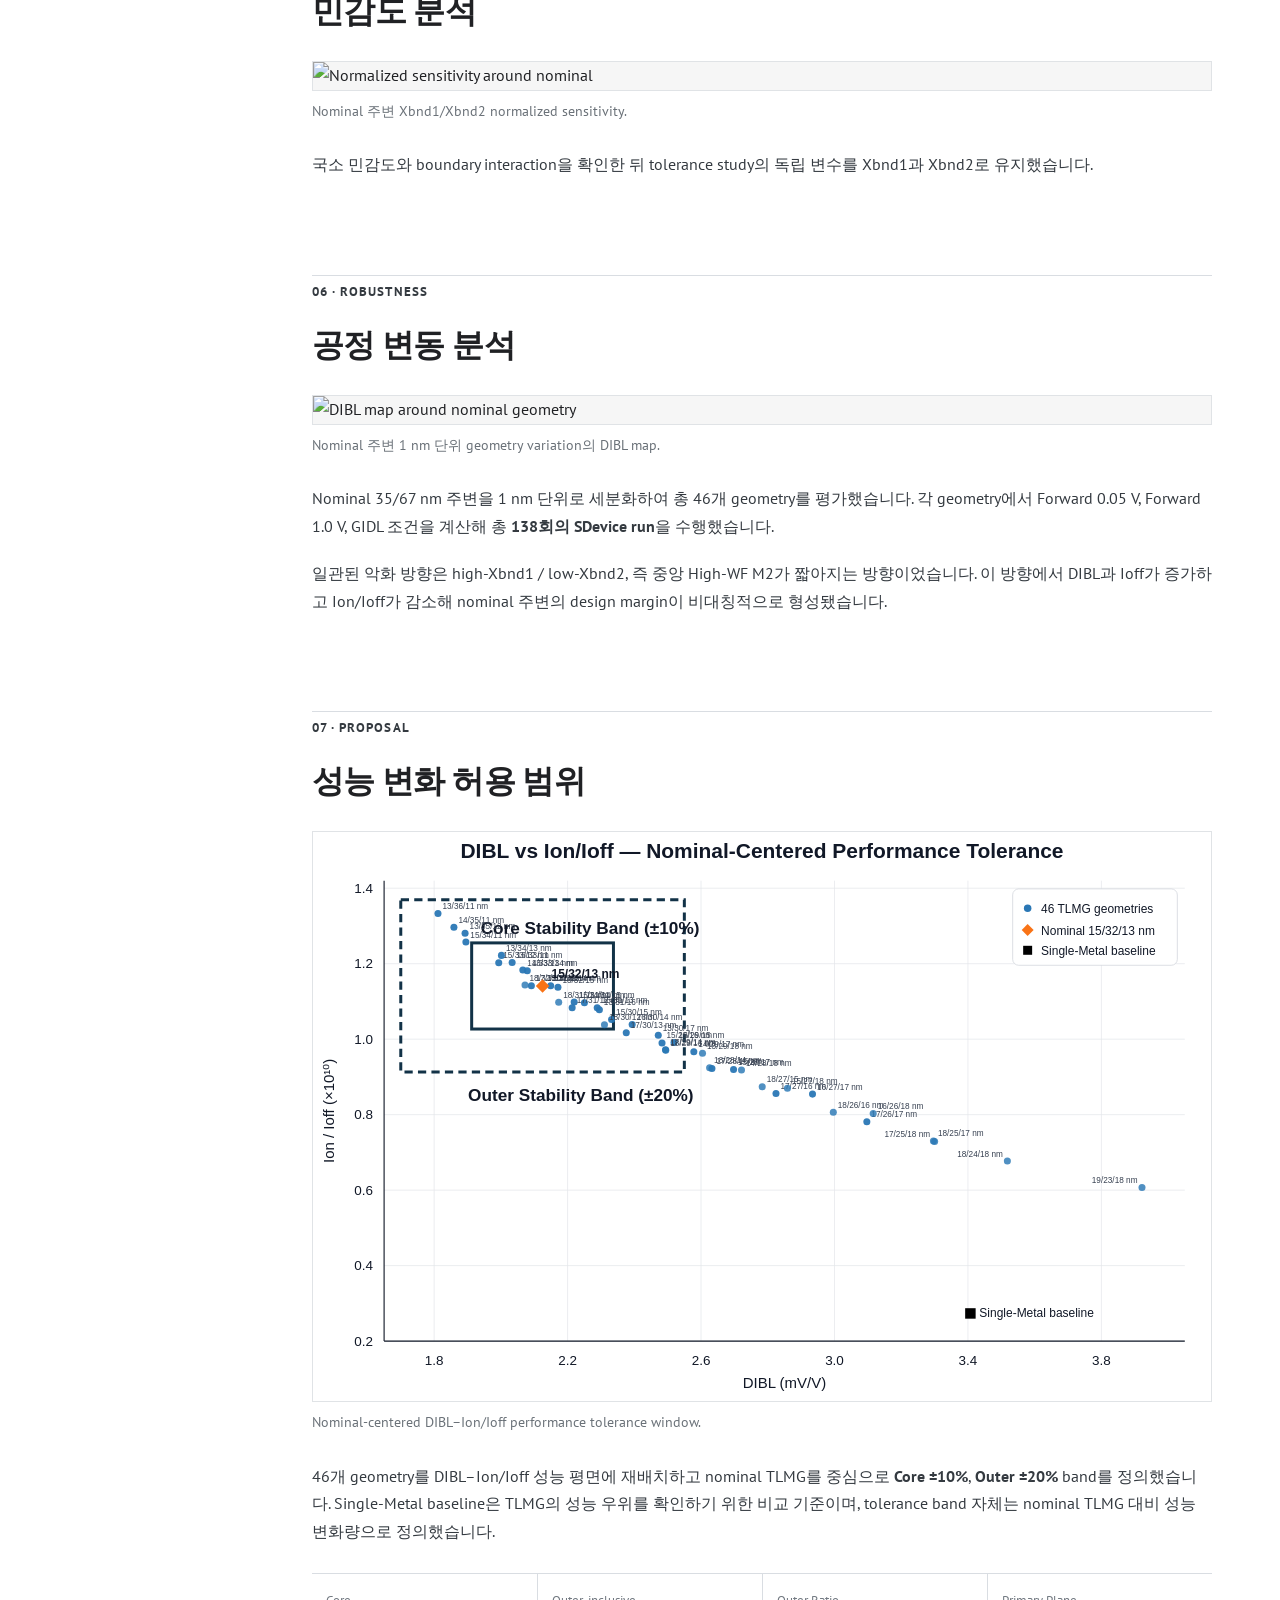
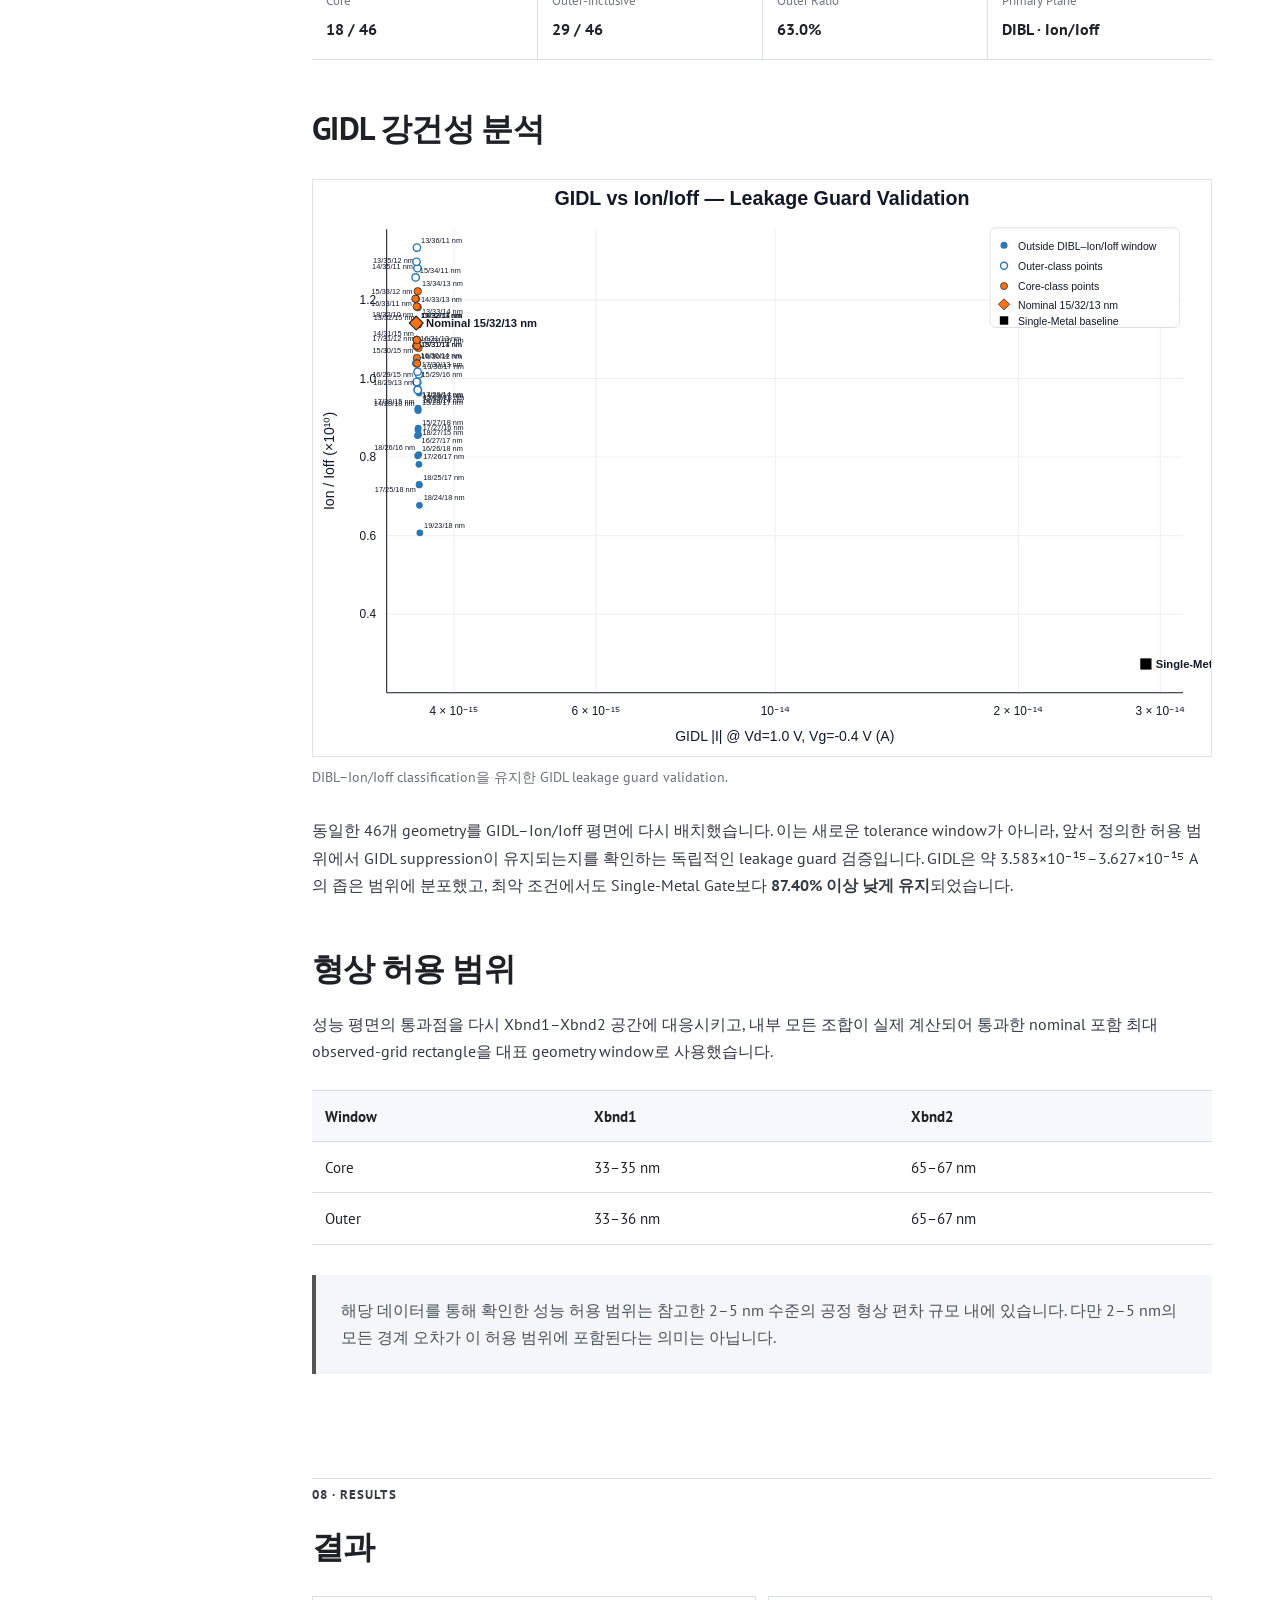
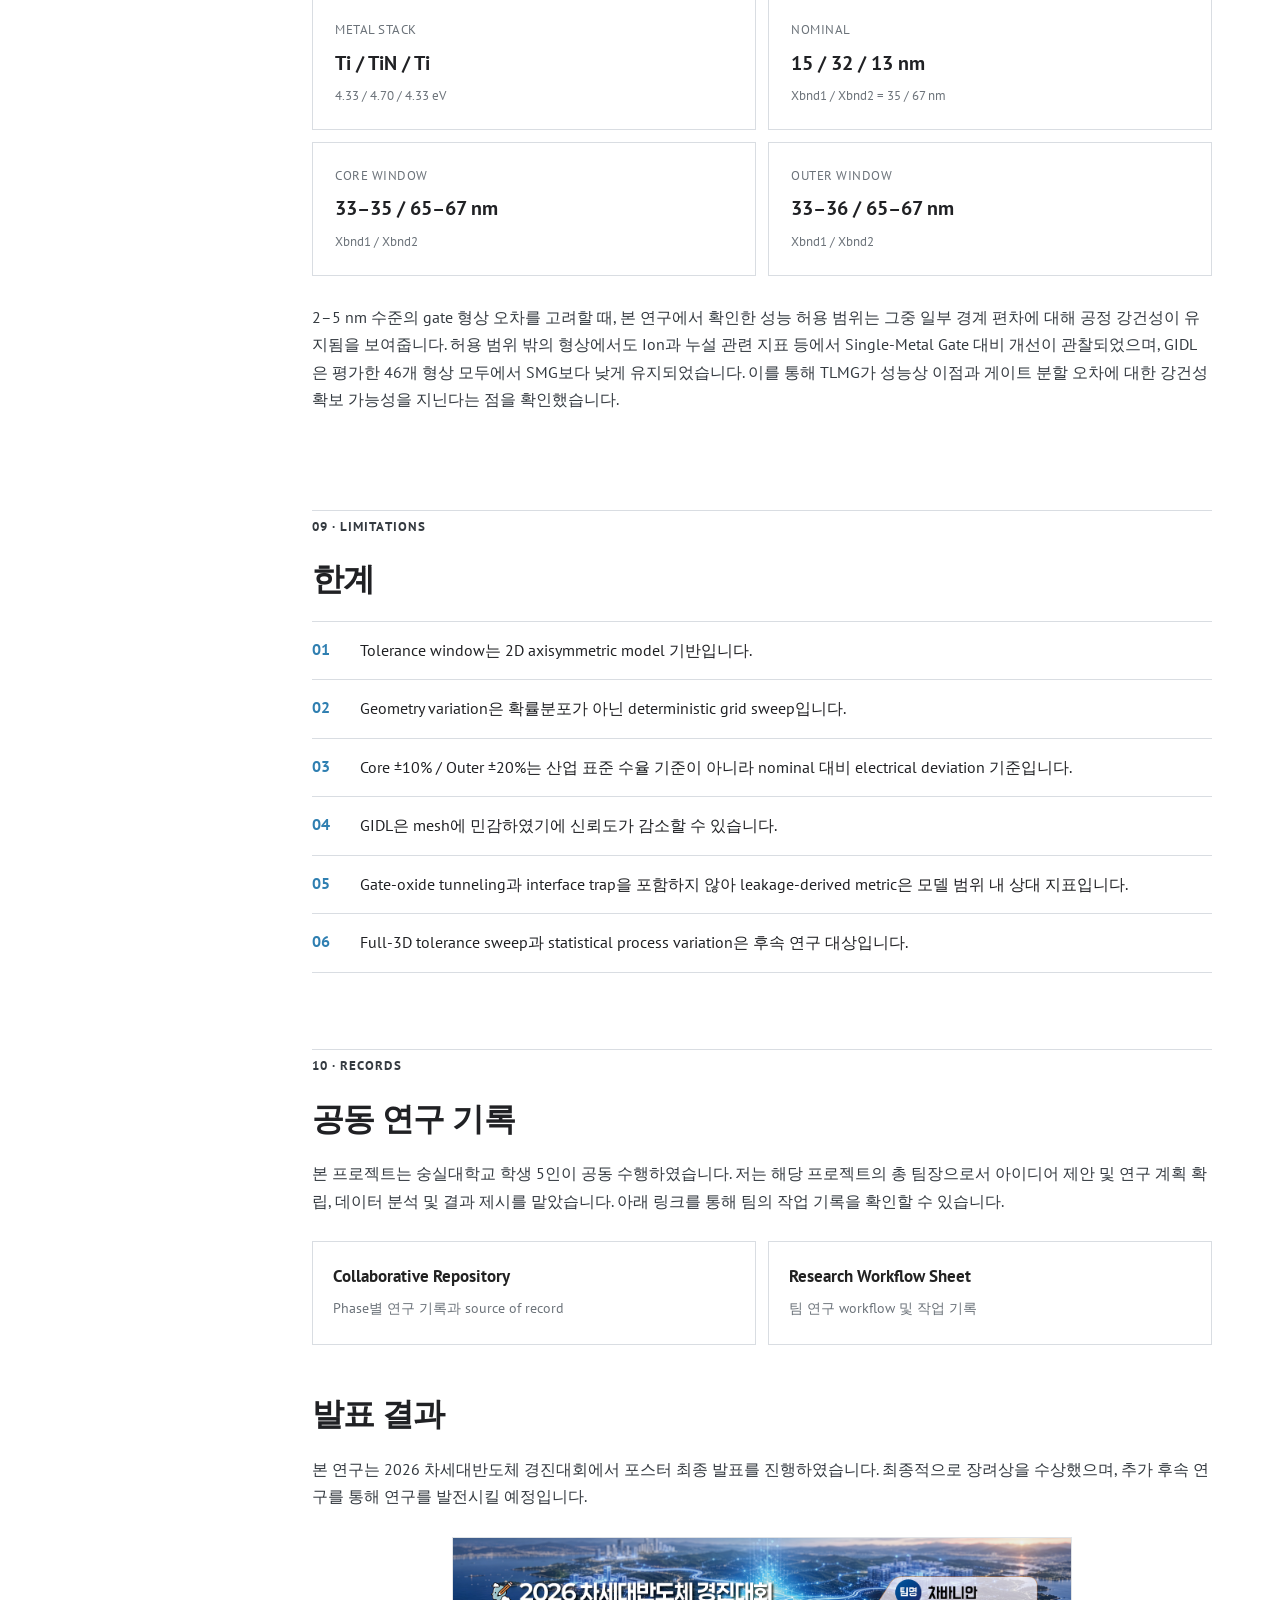
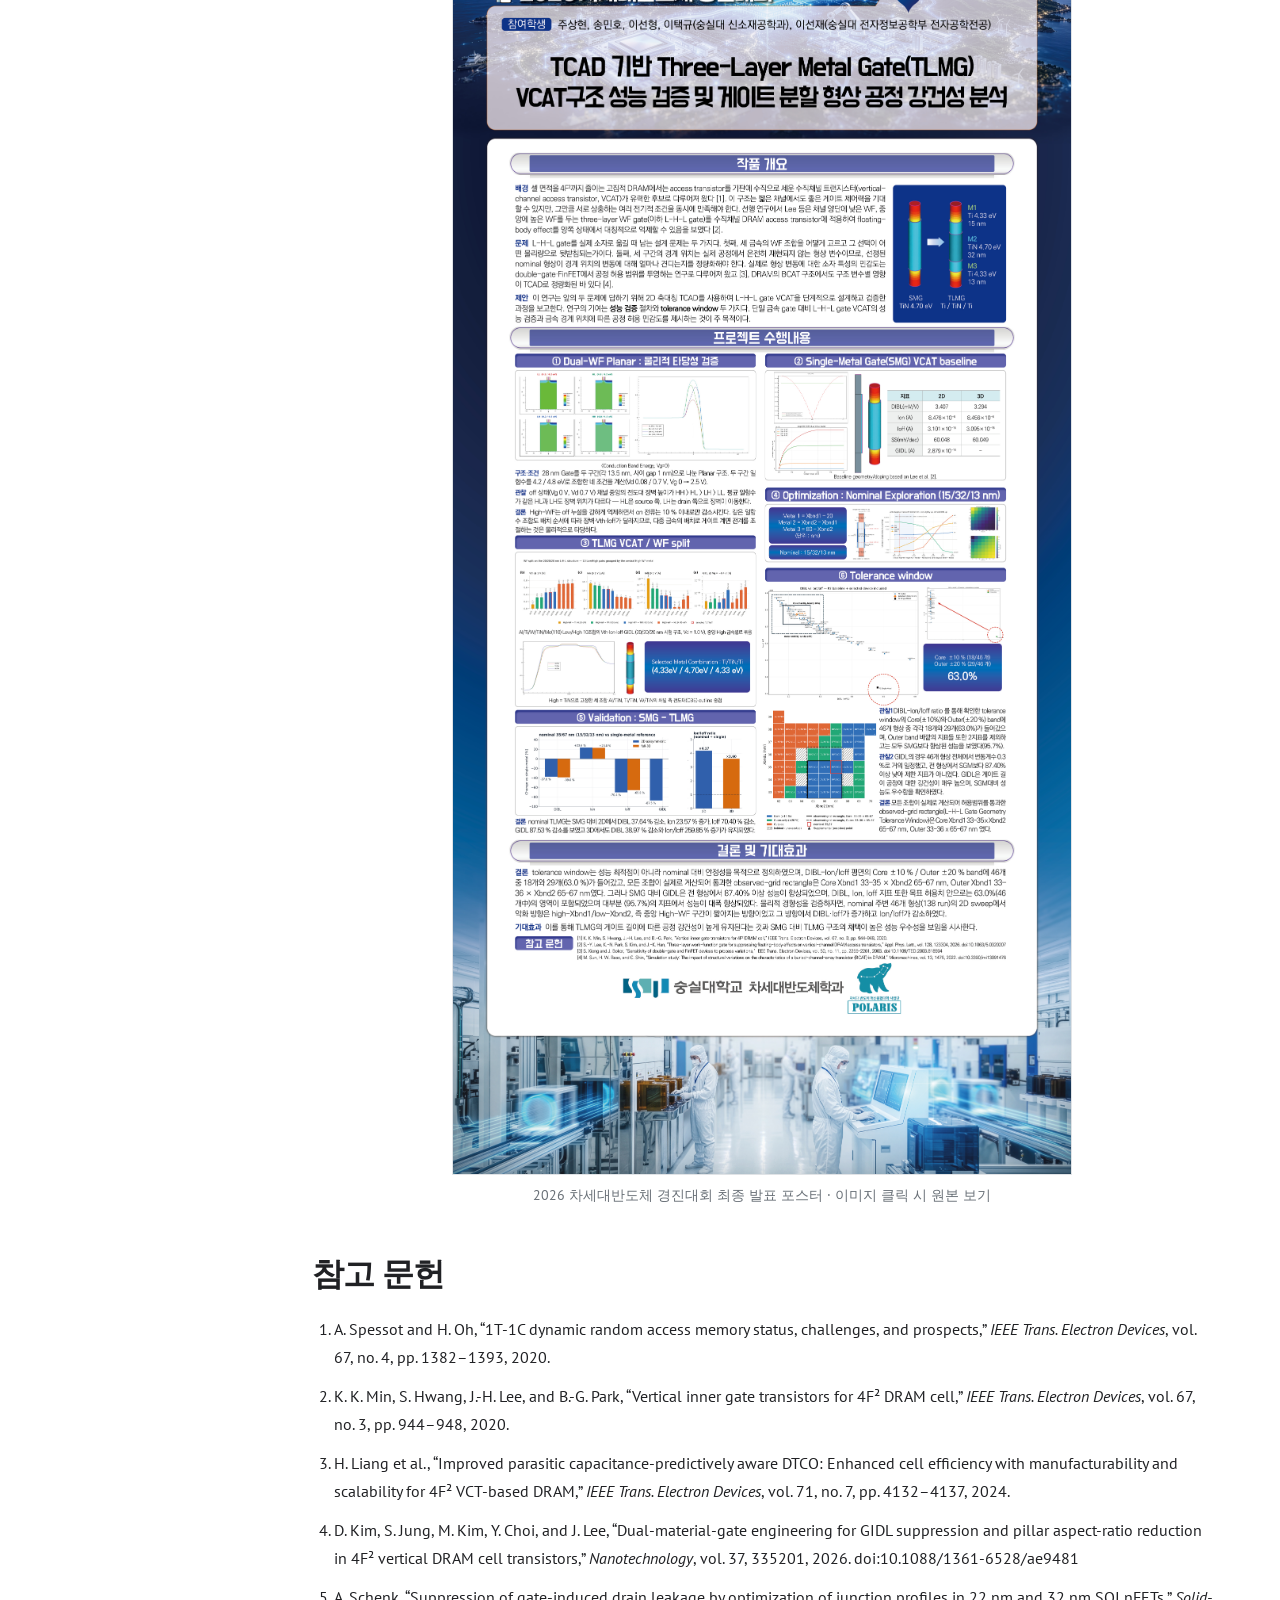
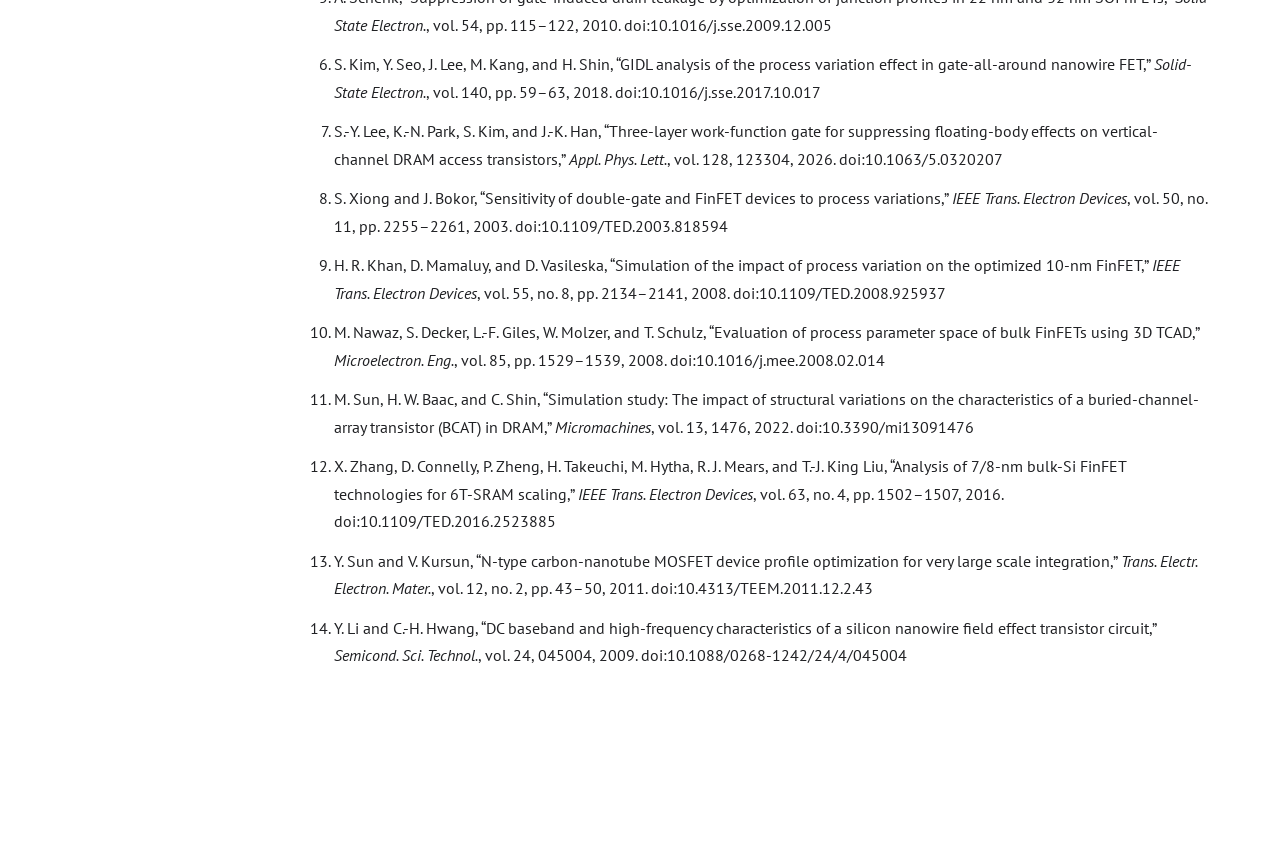
==== commit cd5a2548: "Fix final poster image path to uploaded JPG" ====
--- a/TLMG-VCAT-research-portfolio/index.html
+++ b/TLMG-VCAT-research-portfolio/index.html
@@ -419,8 +419,8 @@
             최종적으로 장려상을 수상했으며, 추가 후속 연구를 통해 연구를 발전시킬 예정입니다.
           </p>
           <figure class="poster-figure">
-            <a href="assets/figures/tlmg_vcat_final_poster.png" target="_blank" rel="noopener" aria-label="최종 발표 포스터 원본 열기">
-              <img src="assets/figures/tlmg_vcat_final_poster.png" alt="2026 차세대반도체 경진대회 차바니안 팀 TLMG VCAT 최종 포스터" loading="lazy">
+            <a href="assets/figures/tlmg_vcat_final_poster.jpg" target="_blank" rel="noopener" aria-label="최종 발표 포스터 원본 열기">
+              <img src="assets/figures/tlmg_vcat_final_poster.jpg" alt="2026 차세대반도체 경진대회 차바니안 팀 TLMG VCAT 최종 포스터" loading="lazy">
             </a>
             <figcaption>2026 차세대반도체 경진대회 최종 발표 포스터 · 이미지 클릭 시 원본 보기</figcaption>
           </figure>
--- a/TLMG-VCAT-research-portfolio/assets/css/project-v2.css
+++ b/TLMG-VCAT-research-portfolio/assets/css/project-v2.css
@@ -24,4 +24,9 @@
 .gate-boundary__formulas strong{font-size:.93rem;overflow-wrap:anywhere}
 .gate-boundary .gate-boundary__caption{margin:12px 0 0;color:var(--muted);font-size:.82rem;text-align:right}
 @media(max-width:720px){.gate-boundary{padding:14px}.gate-boundary__formulas{grid-template-columns:1fr}.gate-boundary__segment strong{font-size:.94rem}.gate-boundary__segment small{font-size:.7rem}.gate-boundary__coordinates{font-size:.68rem}}
-@media(max-width:1080px){.hero-visual{width:min(960px,94vw);grid-template-columns:1fr}.hero-visual__image{min-height:320px}.hero-visual__summary{padding:30px 26px}}@media(max-width:1080px){.hero-visual{width:min(920px,94vw);grid-template-columns:minmax(300px,.9fr) minmax(420px,1.1fr)}.hero-visual__image{min-height:470px;padding:20px}.hero-visual__image img{max-height:430px}.hero-visual__summary{padding:38px 30px}.hero-visual__summary h2{font-size:2rem}}@media(max-width:820px){.hero-visual{grid-template-columns:1fr}.hero-visual__image{min-height:420px}.hero-visual__summary{padding:34px 28px}}@media(max-width:980px){.project-meta{grid-template-columns:1fr}.project-meta>div+div{border-left:0;border-top:1px solid var(--line)}.hero-visual{grid-template-columns:1fr}.project-layout{grid-template-columns:1fr}.toc{position:static;display:flex;flex-wrap:wrap;gap:5px 14px;padding:15px 0;margin-bottom:32px}.toc p{width:100%}}@media(max-width:720px){body{font-size:15px}.site-header__inner{align-items:flex-start;flex-direction:column;padding:12px 0;gap:8px}.site-nav{width:100%;flex-wrap:wrap}.site-nav a{flex:1;text-align:center;padding:6px 8px;font-size:.77rem}.project-hero{padding:52px 14px 40px}.hero-summary{font-size:1.02rem}.button{flex:1 1 calc(50% - 10px);min-width:0}.hero-visual{width:100%;border-left:0;border-right:0}.hero-visual__image{min-height:280px}.hero-visual__summary{padding:26px 20px}.project-layout{width:min(94vw,760px)}.project-article h2{font-size:1.7rem}.result-strip{grid-template-columns:repeat(2,1fr)}.result-strip div:nth-child(odd){border-left:0}.result-strip div:nth-child(n+3){border-top:1px solid var(--line)}.image-pair{grid-template-columns:1fr}.image-pair figure img{height:auto}.question-grid,.result-summary,.resource-list{grid-template-columns:1fr}.site-footer{flex-direction:column;gap:6px}}@media(max-width:440px){.result-strip{grid-template-columns:1fr}.result-strip div+div{border-left:0;border-top:1px solid var(--line)}}+@media(max-width:1080px){.hero-visual{width:min(960px,94vw);grid-template-columns:1fr}.hero-visual__image{min-height:320px}.hero-visual__summary{padding:30px 26px}}@media(max-width:1080px){.hero-visual{width:min(920px,94vw);grid-template-columns:minmax(300px,.9fr) minmax(420px,1.1fr)}.hero-visual__image{min-height:470px;padding:20px}.hero-visual__image img{max-height:430px}.hero-visual__summary{padding:38px 30px}.hero-visual__summary h2{font-size:2rem}}@media(max-width:820px){.hero-visual{grid-template-columns:1fr}.hero-visual__image{min-height:420px}.hero-visual__summary{padding:34px 28px}}@media(max-width:980px){.project-meta{grid-template-columns:1fr}.project-meta>div+div{border-left:0;border-top:1px solid var(--line)}.hero-visual{grid-template-columns:1fr}.project-layout{grid-template-columns:1fr}.toc{position:static;display:flex;flex-wrap:wrap;gap:5px 14px;padding:15px 0;margin-bottom:32px}.toc p{width:100%}}@media(max-width:720px){body{font-size:15px}.site-header__inner{align-items:flex-start;flex-direction:column;padding:12px 0;gap:8px}.site-nav{width:100%;flex-wrap:wrap}.site-nav a{flex:1;text-align:center;padding:6px 8px;font-size:.77rem}.project-hero{padding:52px 14px 40px}.hero-summary{font-size:1.02rem}.button{flex:1 1 calc(50% - 10px);min-width:0}.hero-visual{width:100%;border-left:0;border-right:0}.hero-visual__image{min-height:280px}.hero-visual__summary{padding:26px 20px}.project-layout{width:min(94vw,760px)}.project-article h2{font-size:1.7rem}.result-strip{grid-template-columns:repeat(2,1fr)}.result-strip div:nth-child(odd){border-left:0}.result-strip div:nth-child(n+3){border-top:1px solid var(--line)}.image-pair{grid-template-columns:1fr}.image-pair figure img{height:auto}.question-grid,.result-summary,.resource-list{grid-template-columns:1fr}.site-footer{flex-direction:column;gap:6px}}@media(max-width:440px){.result-strip{grid-template-columns:1fr}.result-strip div+div{border-left:0;border-top:1px solid var(--line)}}
+/* Full-length final competition poster: preserve original aspect ratio. */
+.project-article .poster-figure{width:min(100%,620px);margin:26px auto 38px}
+.project-article .poster-figure a{display:block;text-decoration:none}
+.project-article .poster-figure img{display:block;width:100%;height:auto;object-fit:contain}
+.project-article .poster-figure figcaption{text-align:center}
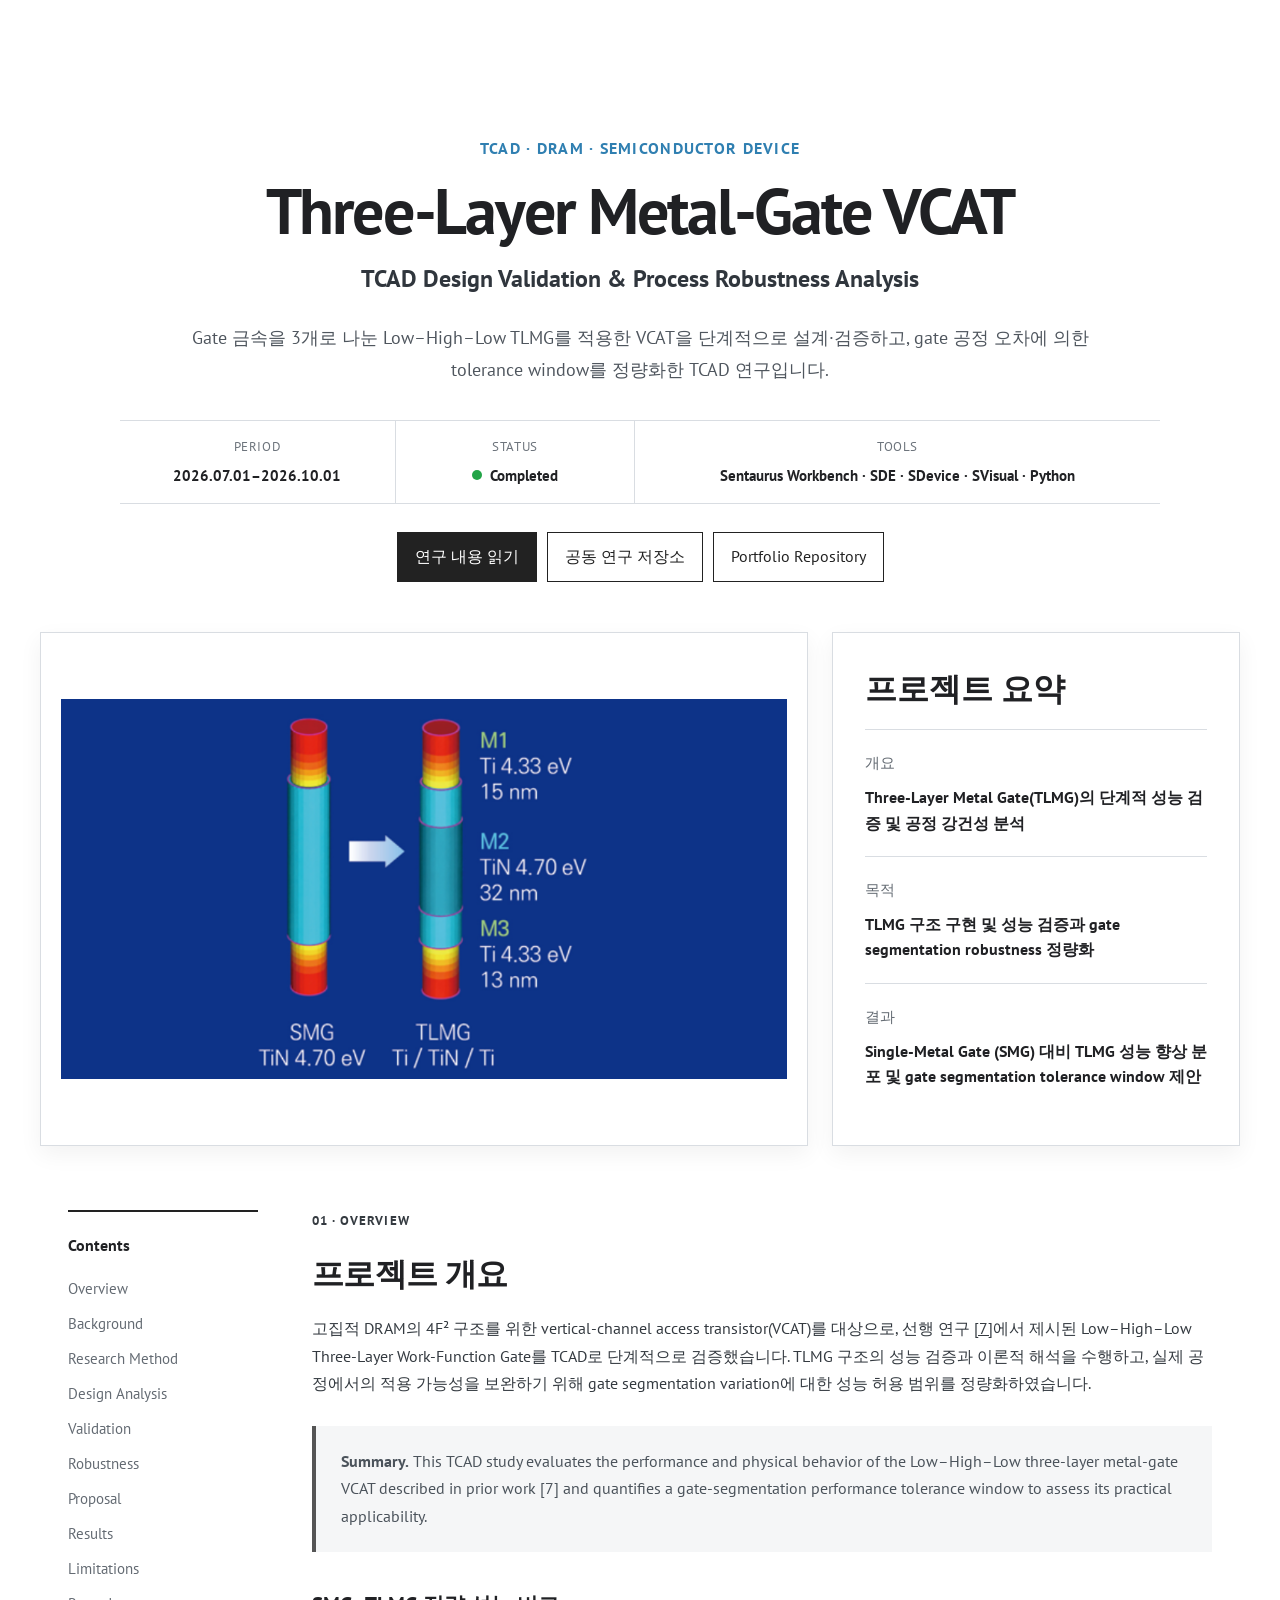
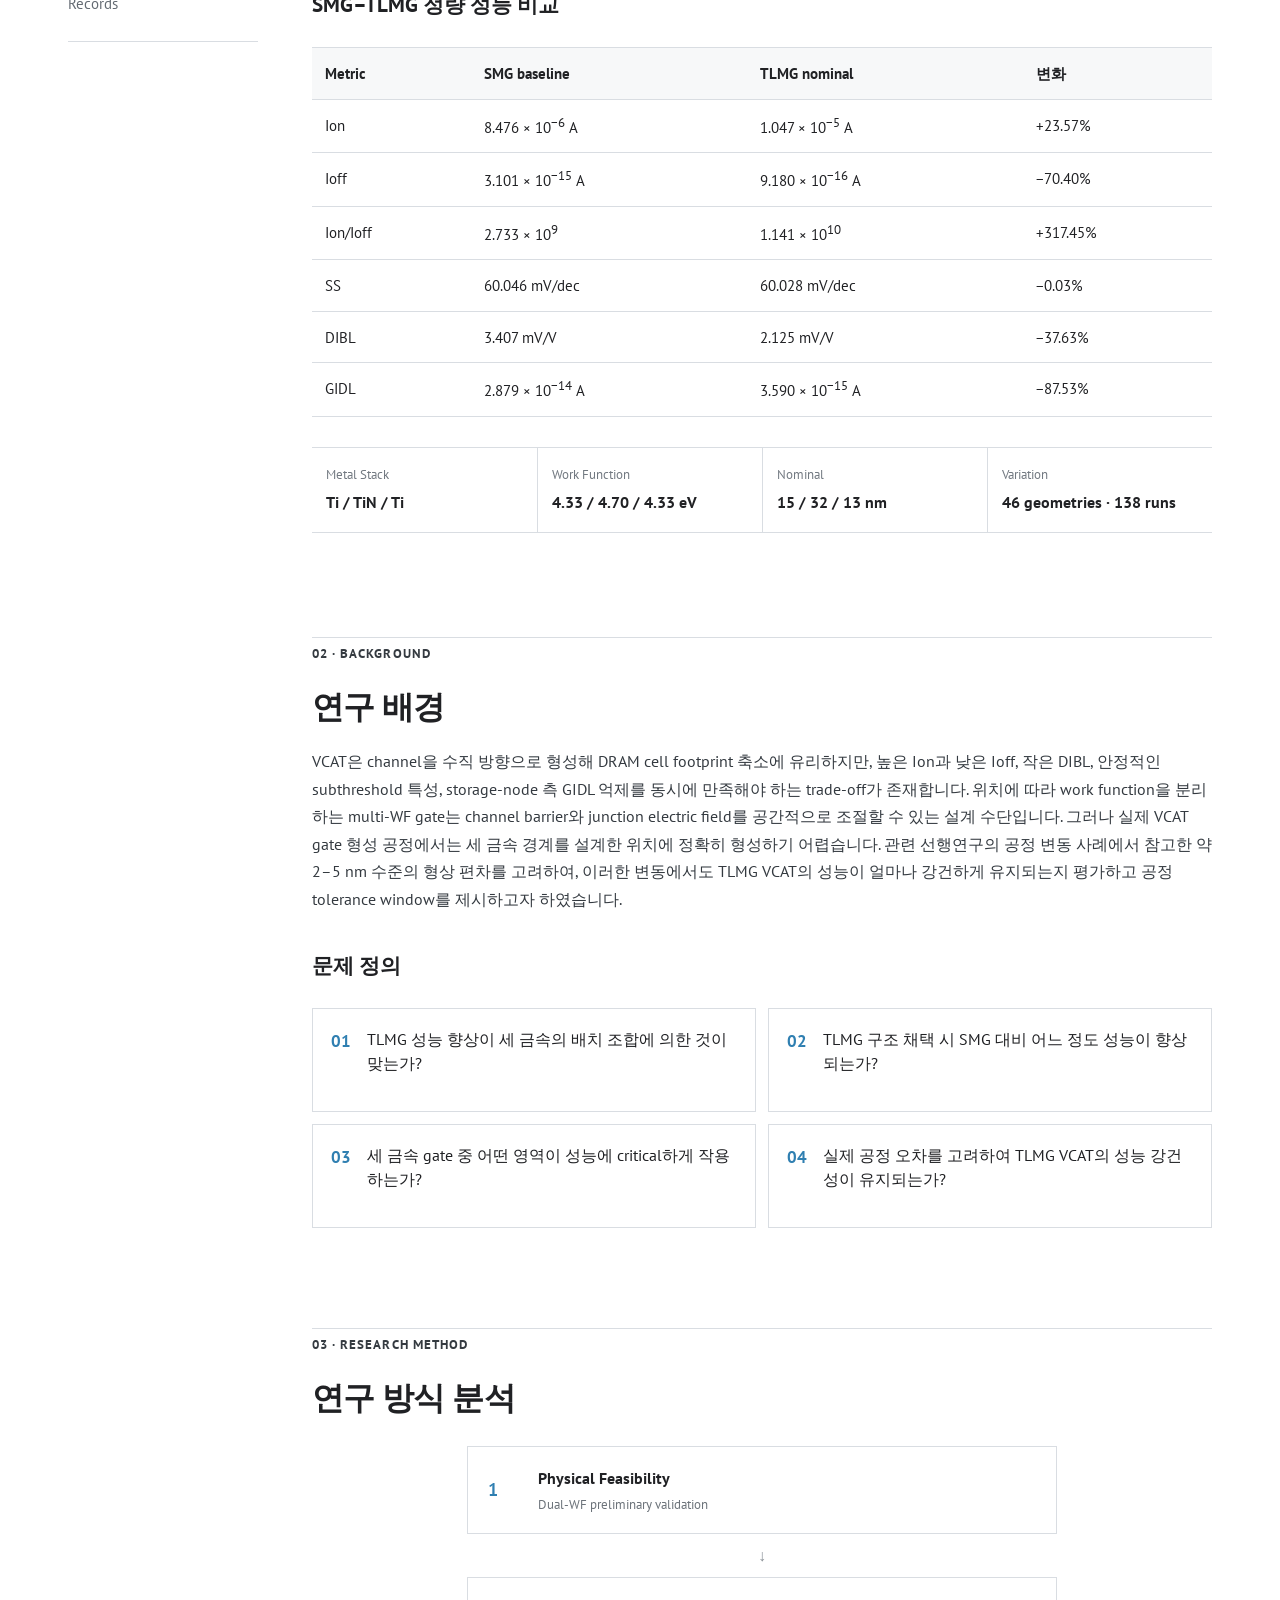
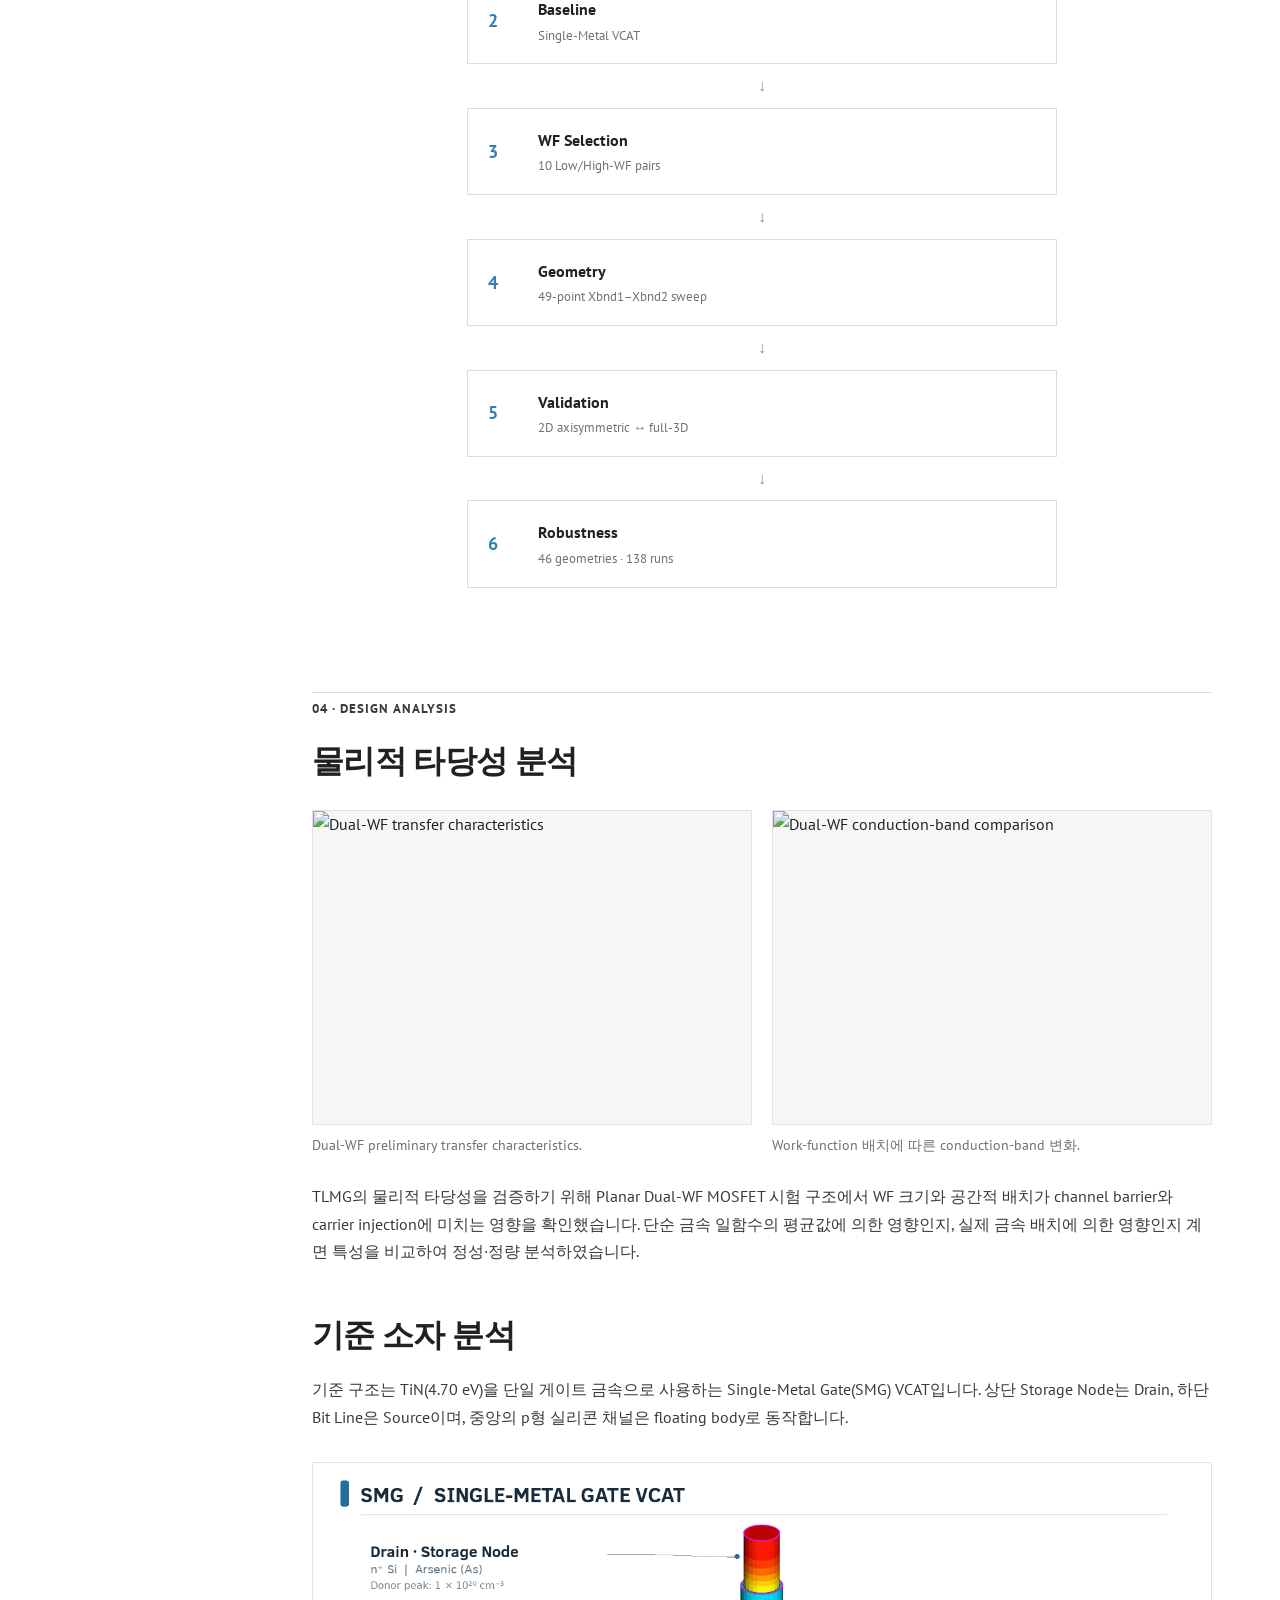
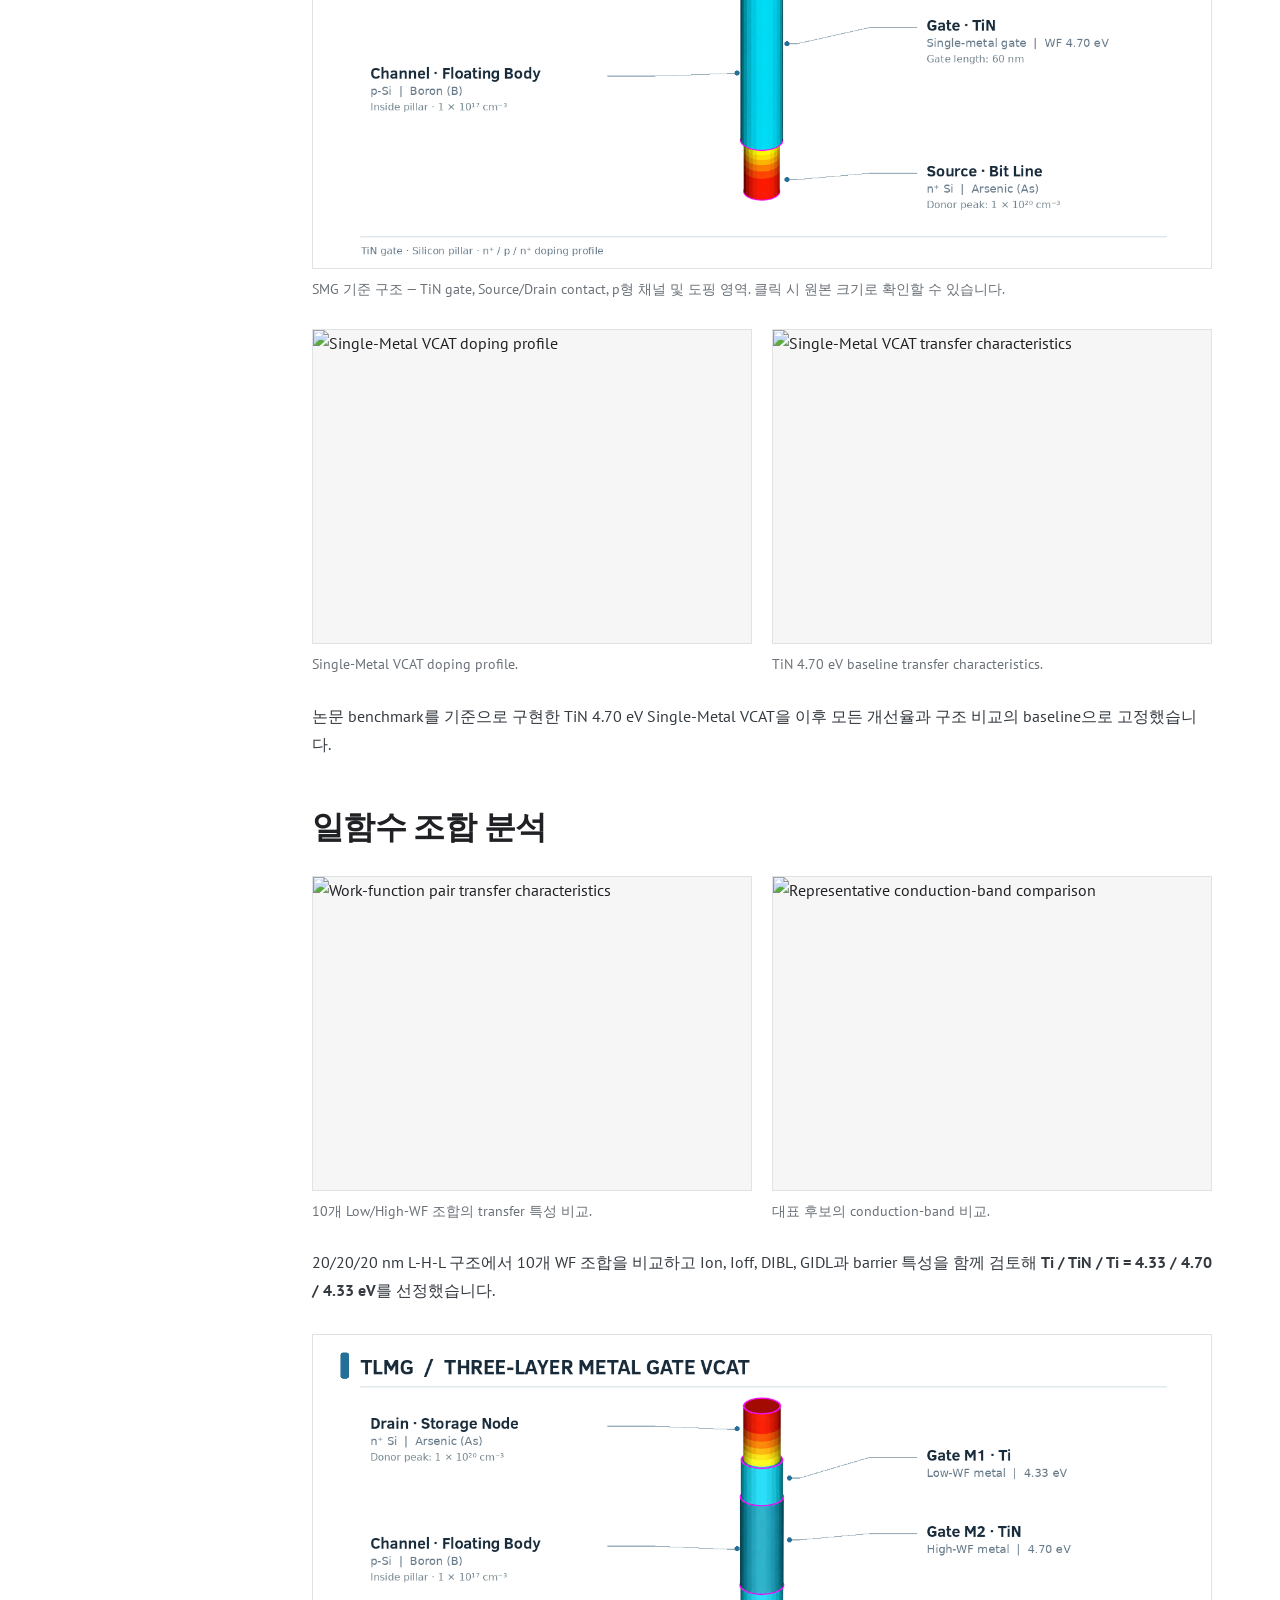
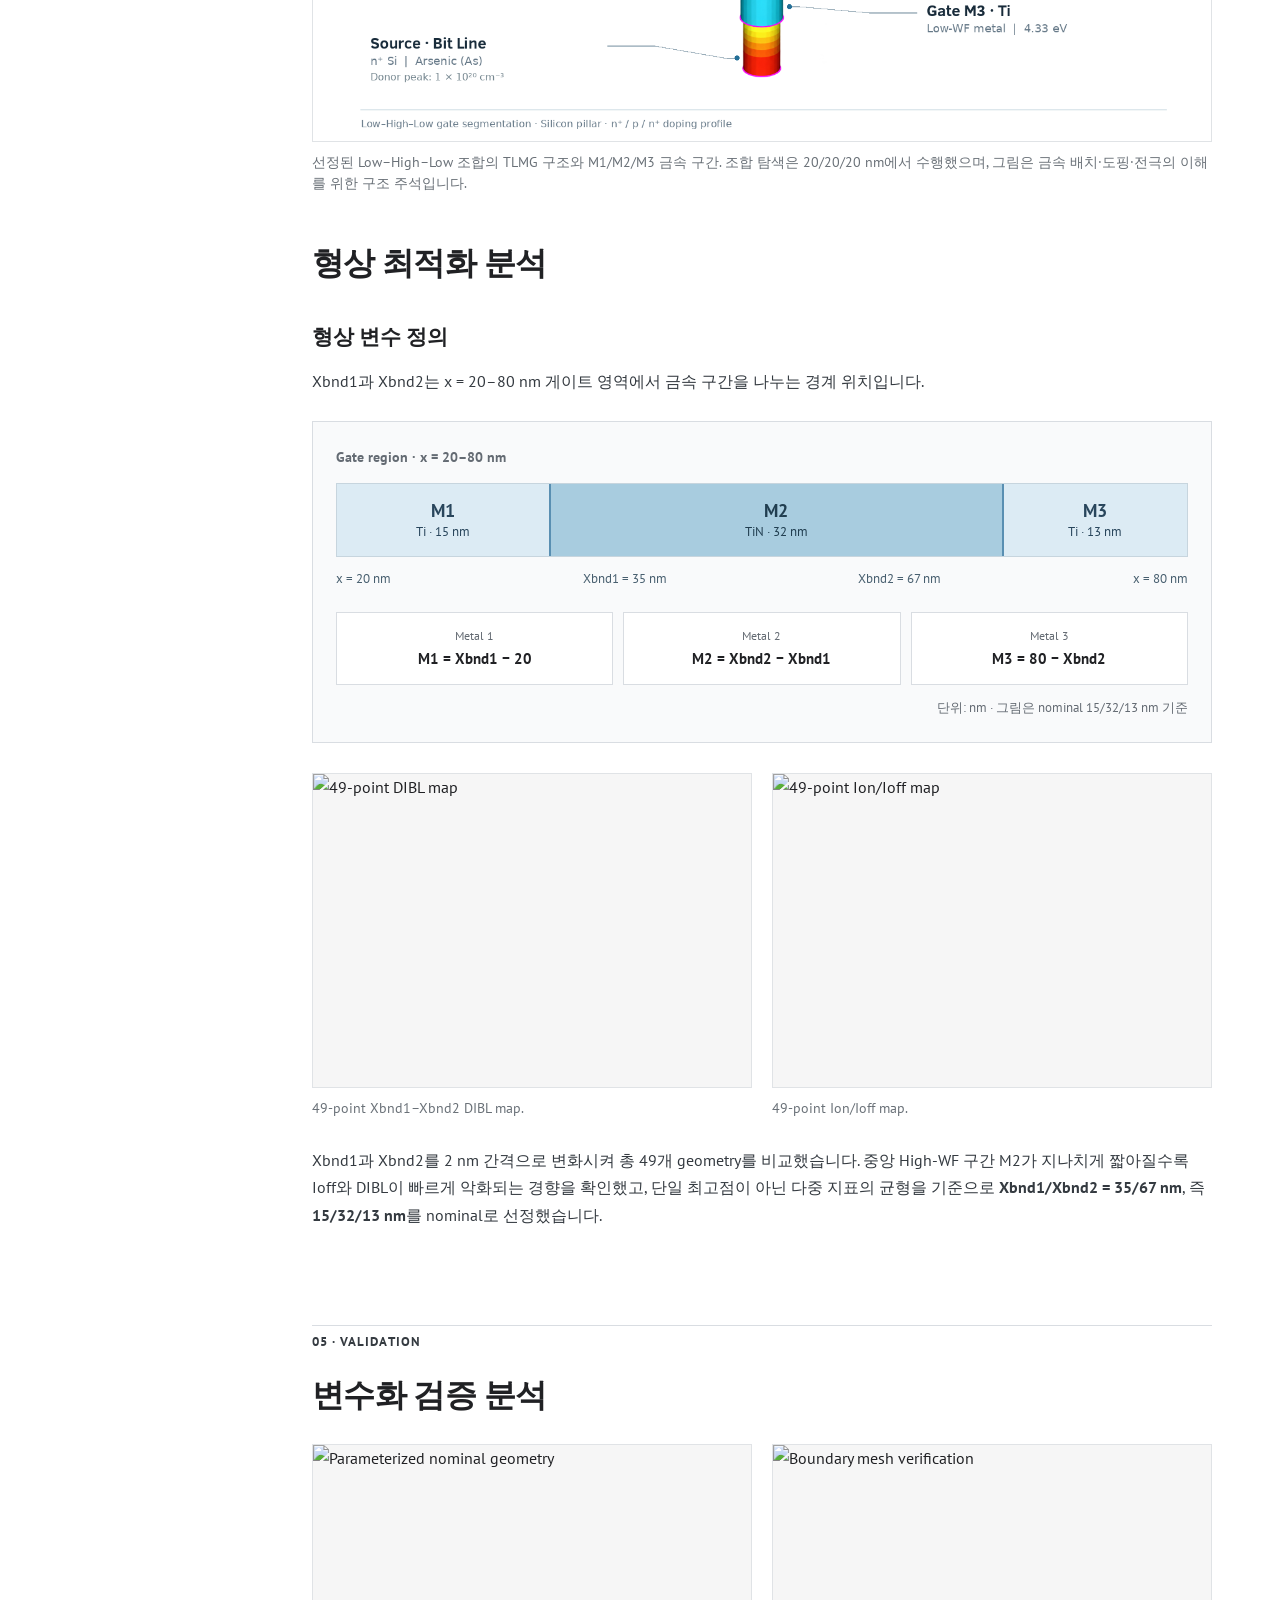
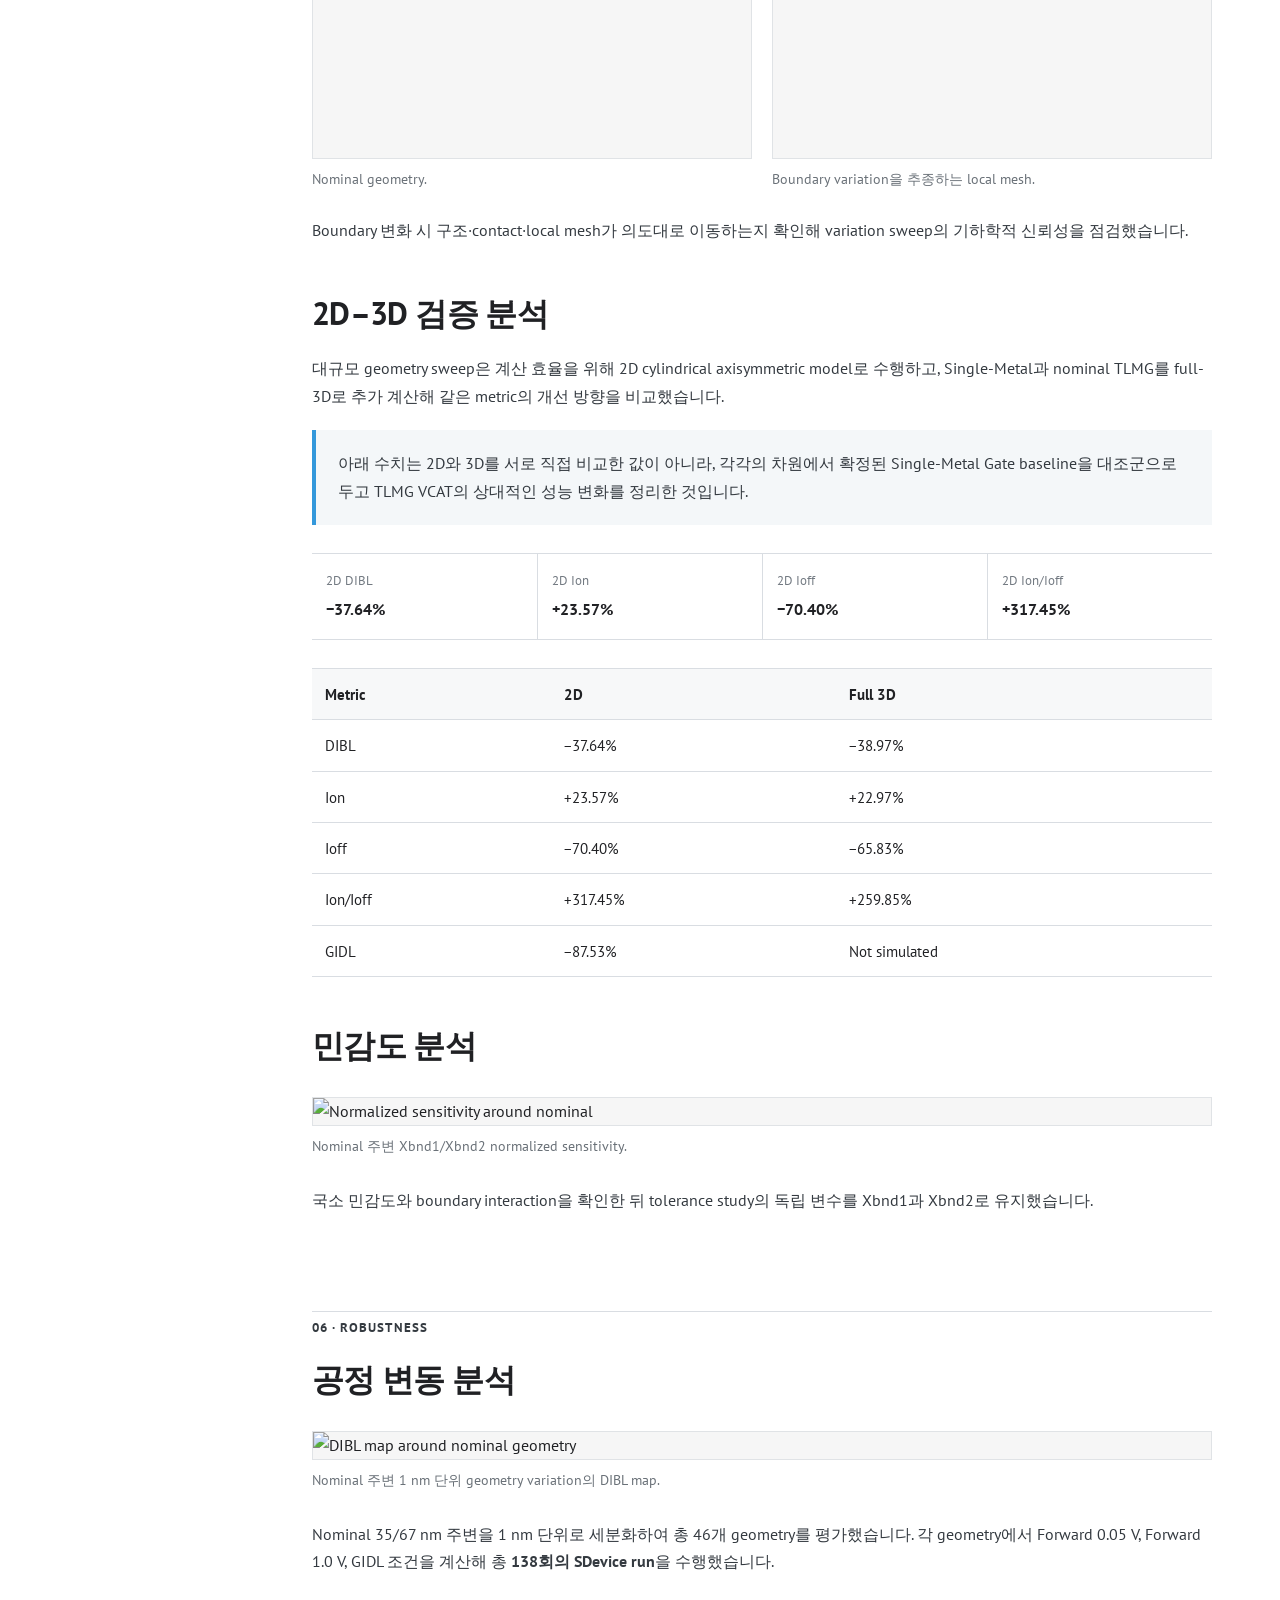
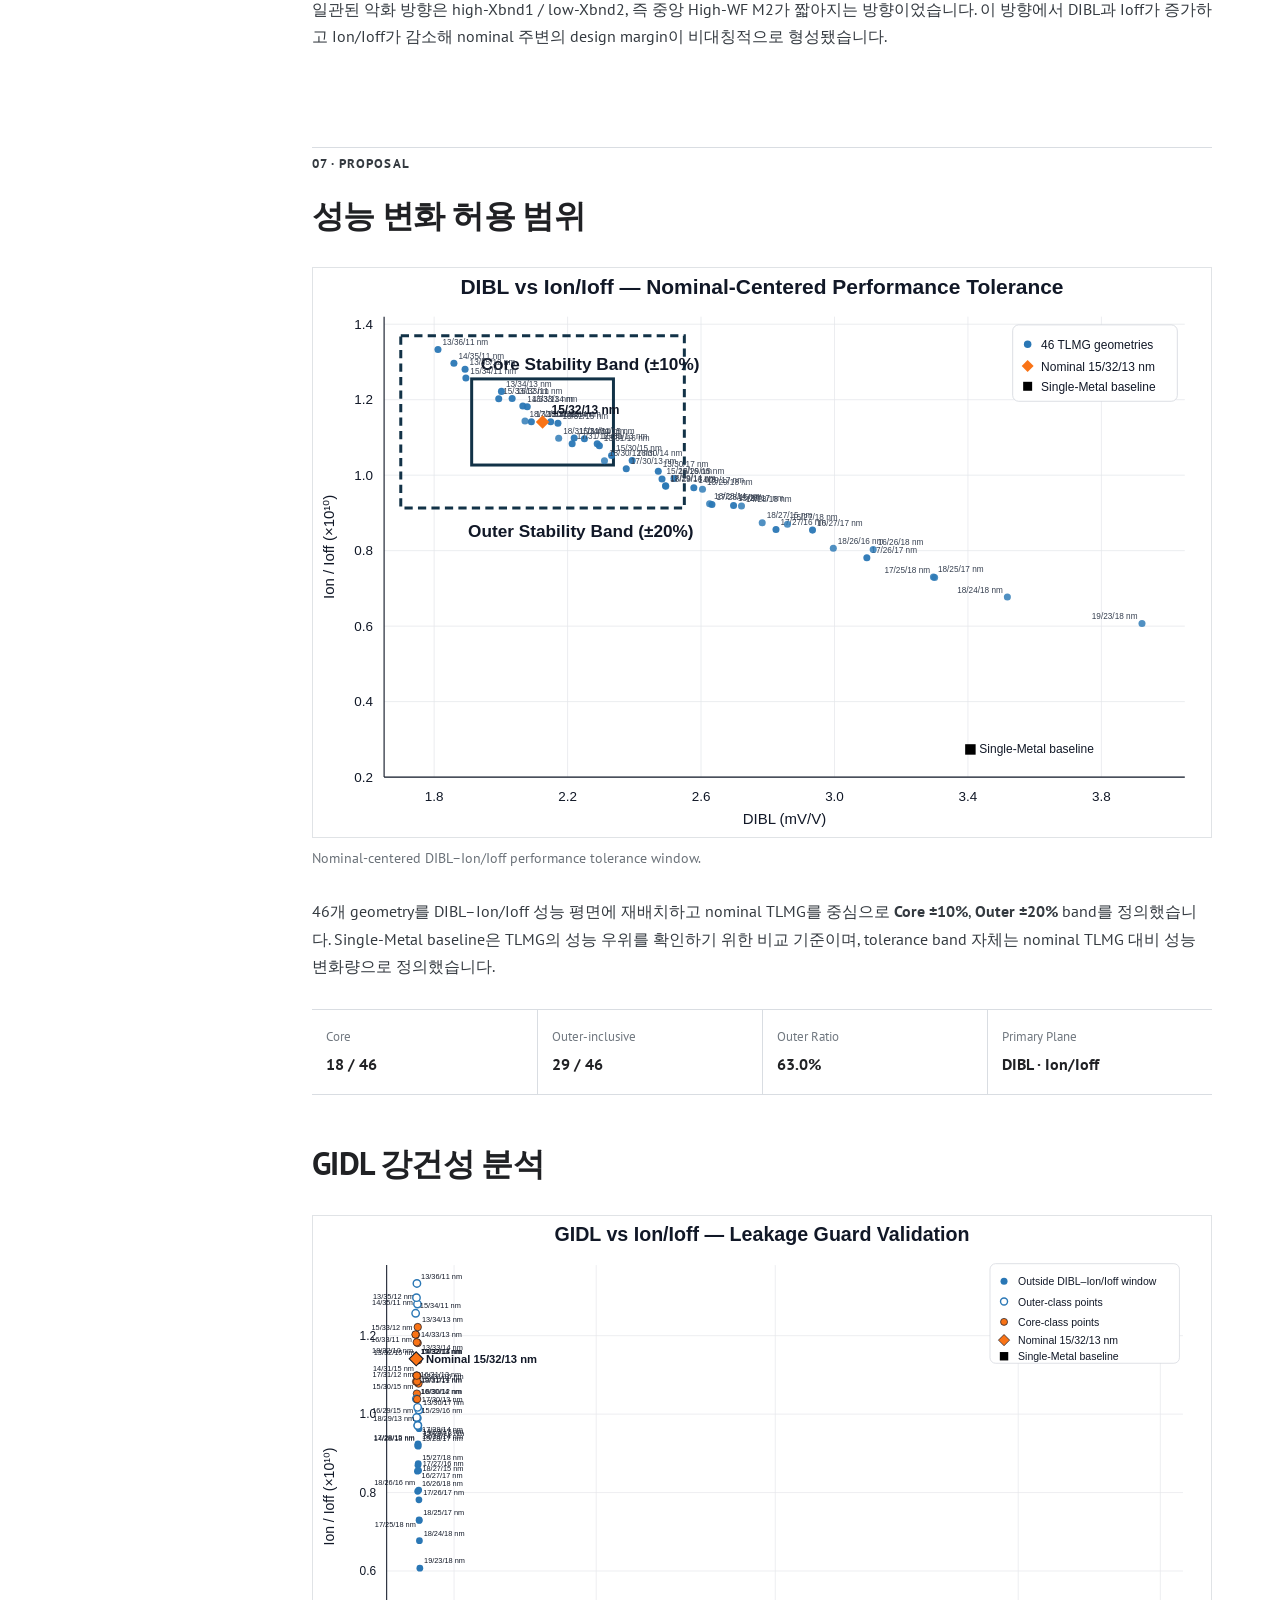
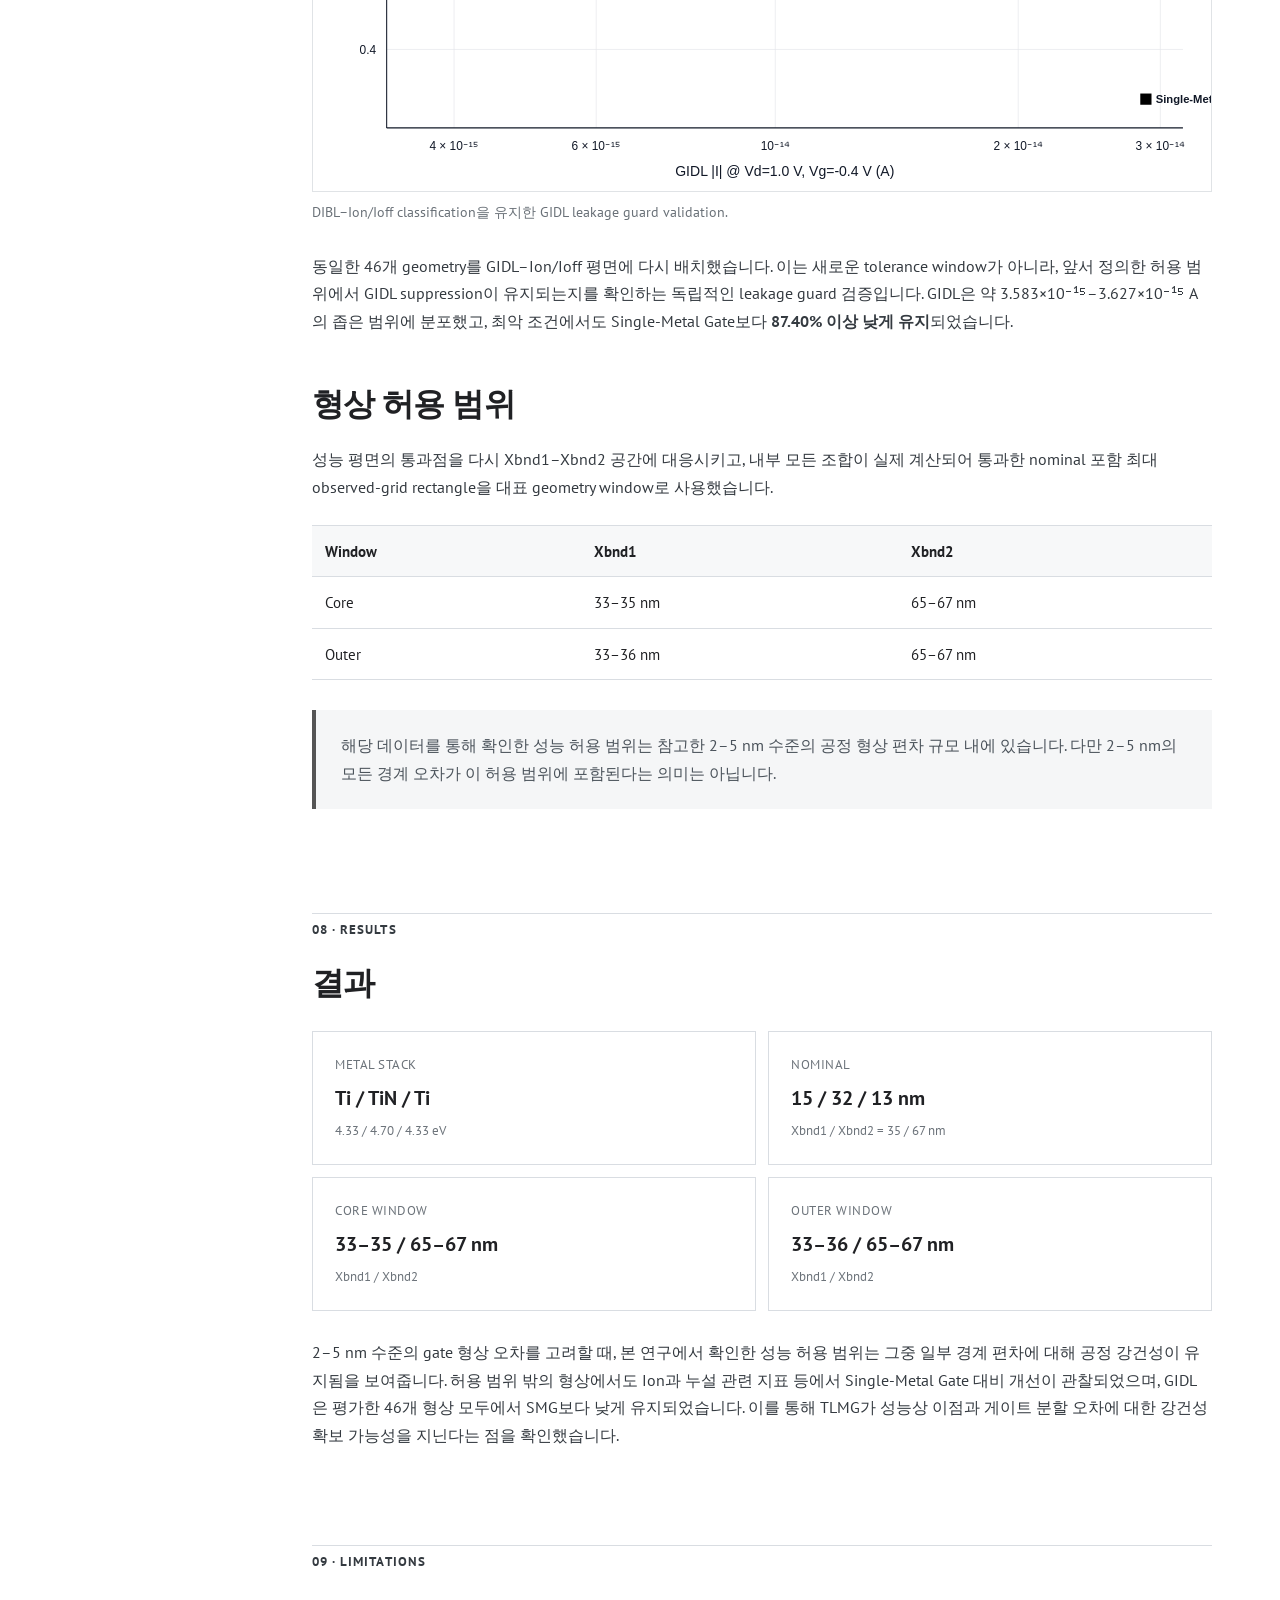
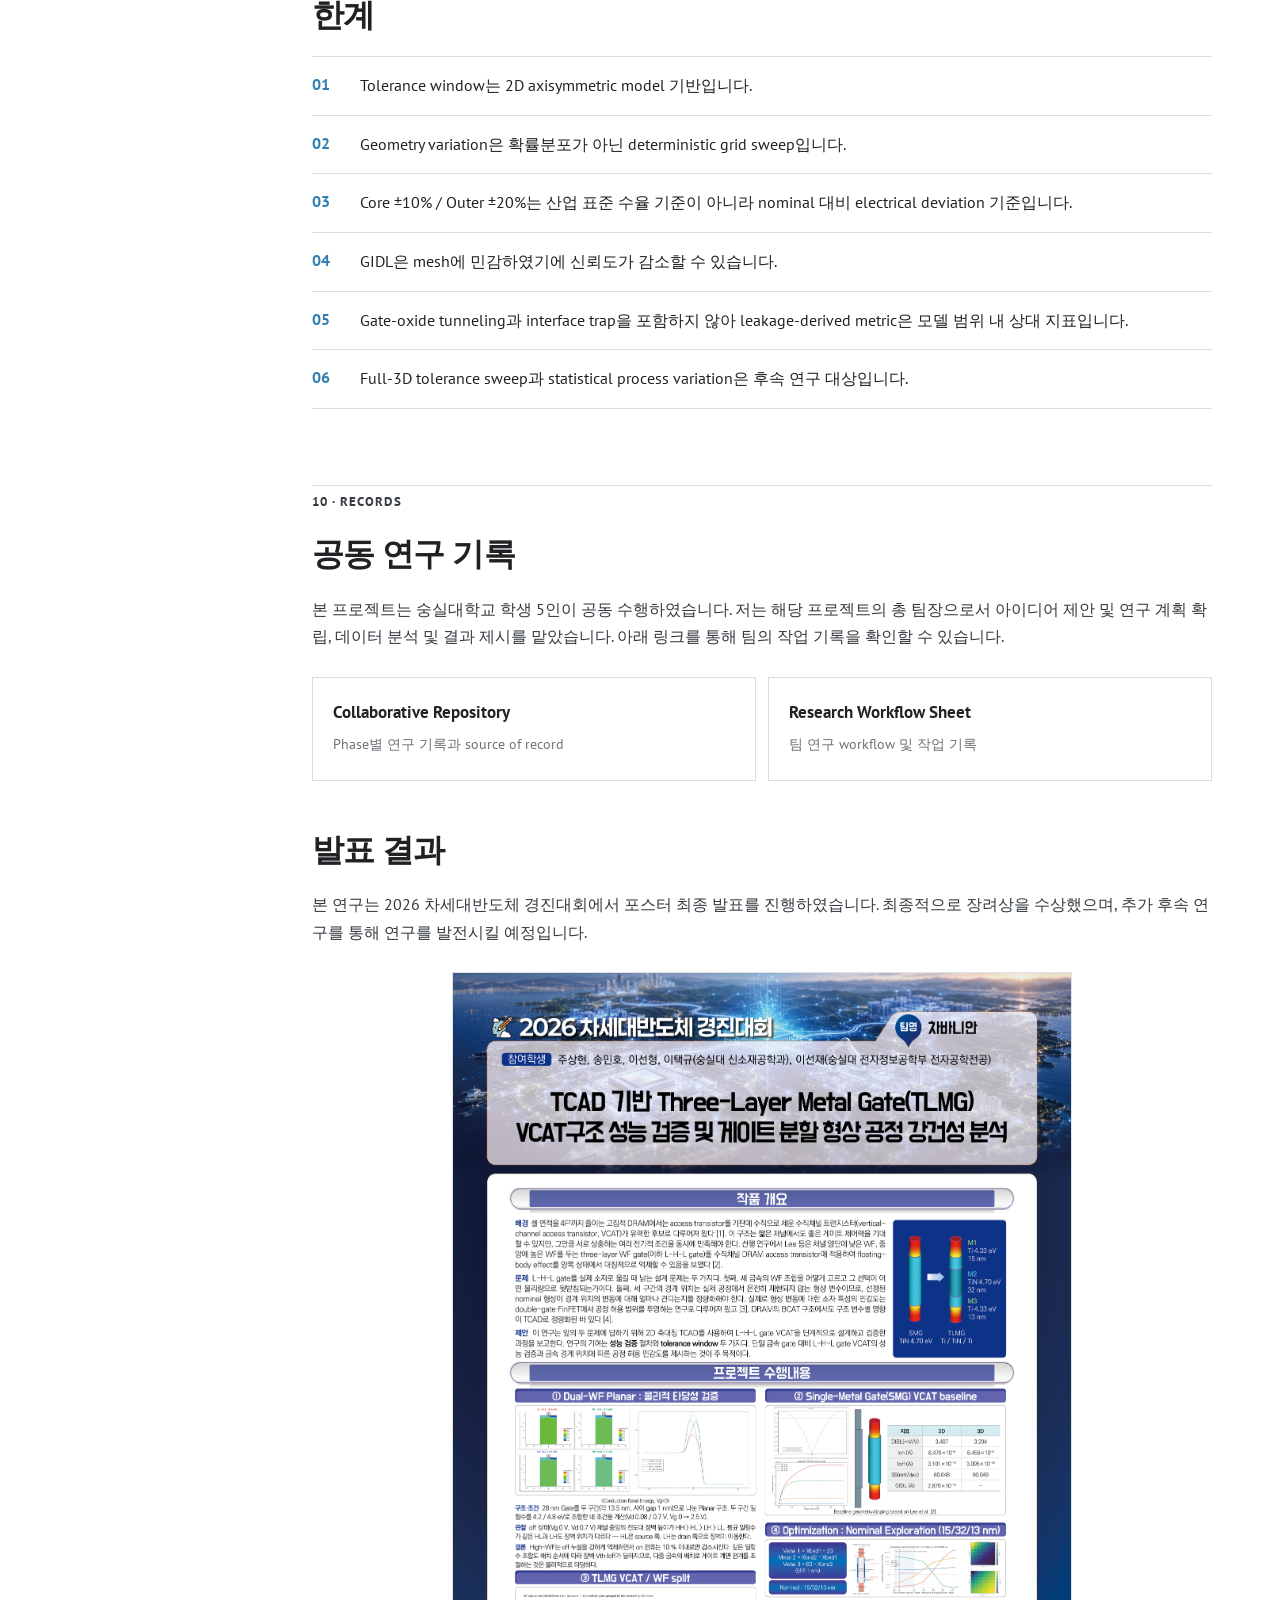
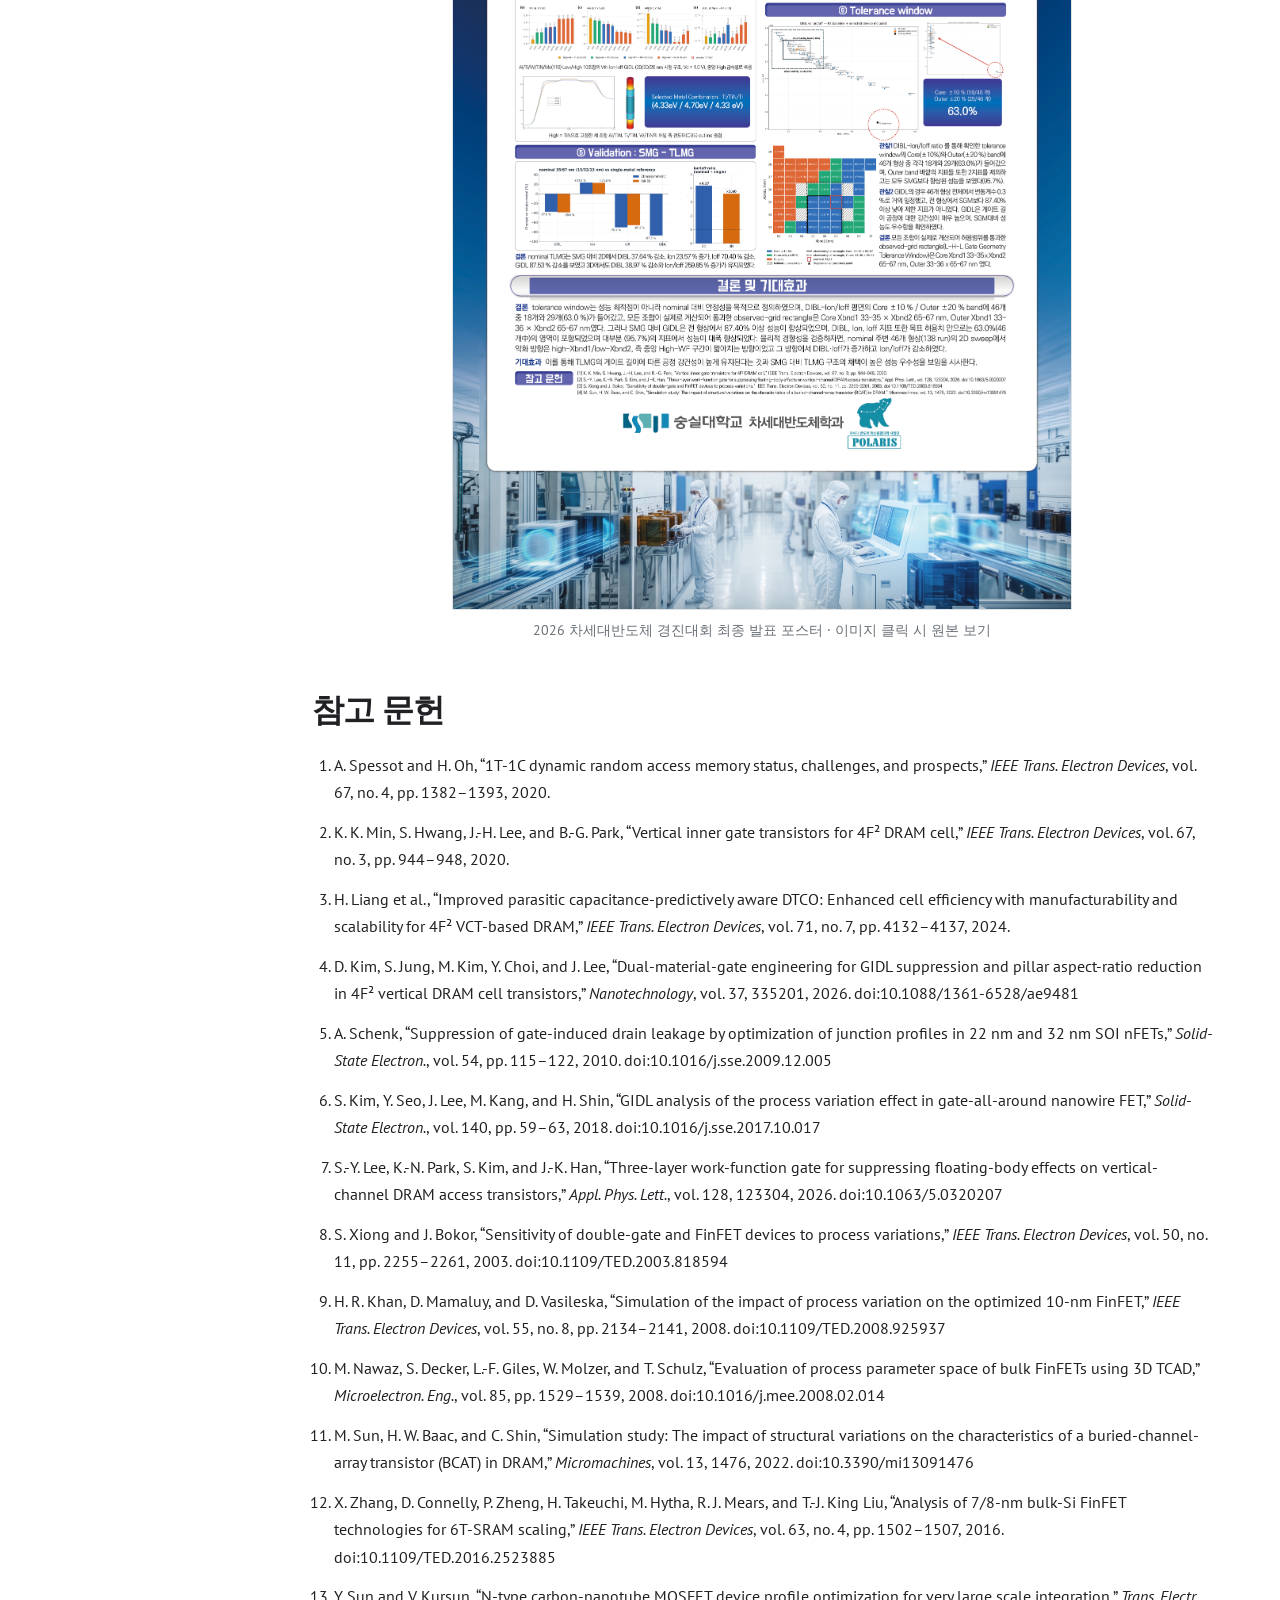
==== commit 9f72af0e: "Show annotated SMG and TLMG device figures in their research sections" ====
--- a/TLMG-VCAT-research-portfolio/index.html
+++ b/TLMG-VCAT-research-portfolio/index.html
@@ -190,6 +190,16 @@
           </p>
 
           <h2>기준 소자 분석</h2>
+          <p>
+            기준 구조는 TiN(4.70 eV)을 단일 게이트 금속으로 사용하는 Single-Metal Gate(SMG) VCAT입니다.
+            상단 Storage Node는 Drain, 하단 Bit Line은 Source이며, 중앙의 p형 실리콘 채널은 floating body로 동작합니다.
+          </p>
+          <figure class="annotated-device-figure">
+            <a href="assets/figures/SMG_annotated.png" target="_blank" rel="noopener" aria-label="SMG 구조 주석 원본 이미지 열기">
+              <img src="assets/figures/SMG_annotated.png" alt="SMG VCAT 원본 구조 이미지: 상단 Drain Storage Node, 중앙 TiN Gate와 Boron-doped p-Si Channel, 하단 Source Bit Line 위치와 Arsenic 도핑 주석" loading="lazy">
+            </a>
+            <figcaption>SMG 기준 구조 — TiN gate, Source/Drain contact, p형 채널 및 도핑 영역. 클릭 시 원본 크기로 확인할 수 있습니다.</figcaption>
+          </figure>
           <div class="image-pair">
             <figure>
               <img src="https://raw.githubusercontent.com/jujushmaterial/VCAT-1T1C-DRAM-TCAD-Research/main/members/SongMinho/phases/phase-02/tasks/P02-T04/outputs/P02-T04-O03/submissions/20260730034242-minhosong-mse-oLORQw/files/P02-T04-O03_Doping_Xcut.png" alt="Single-Metal VCAT doping profile">
@@ -217,6 +227,12 @@
             20/20/20 nm L-H-L 구조에서 10개 WF 조합을 비교하고 Ion, Ioff, DIBL, GIDL과 barrier 특성을 함께 검토해
             <strong>Ti / TiN / Ti = 4.33 / 4.70 / 4.33 eV</strong>를 선정했습니다.
           </p>
+          <figure class="annotated-device-figure">
+            <a href="assets/figures/TLMG_annotated.png" target="_blank" rel="noopener" aria-label="TLMG 구조 주석 원본 이미지 열기">
+              <img src="assets/figures/TLMG_annotated.png" alt="TLMG VCAT 원본 구조 이미지: M1 Ti 4.33 eV, M2 TiN 4.70 eV, M3 Ti 4.33 eV, Drain Storage Node, Source Bit Line, Boron-doped p-Si Channel 주석" loading="lazy">
+            </a>
+            <figcaption>선정된 Low–High–Low 조합의 TLMG 구조와 M1/M2/M3 금속 구간. 조합 탐색은 20/20/20 nm에서 수행했으며, 그림은 금속 배치·도핑·전극의 이해를 위한 구조 주석입니다.</figcaption>
+          </figure>
 
           <h2>형상 최적화 분석</h2>
           <h3>형상 변수 정의</h3>
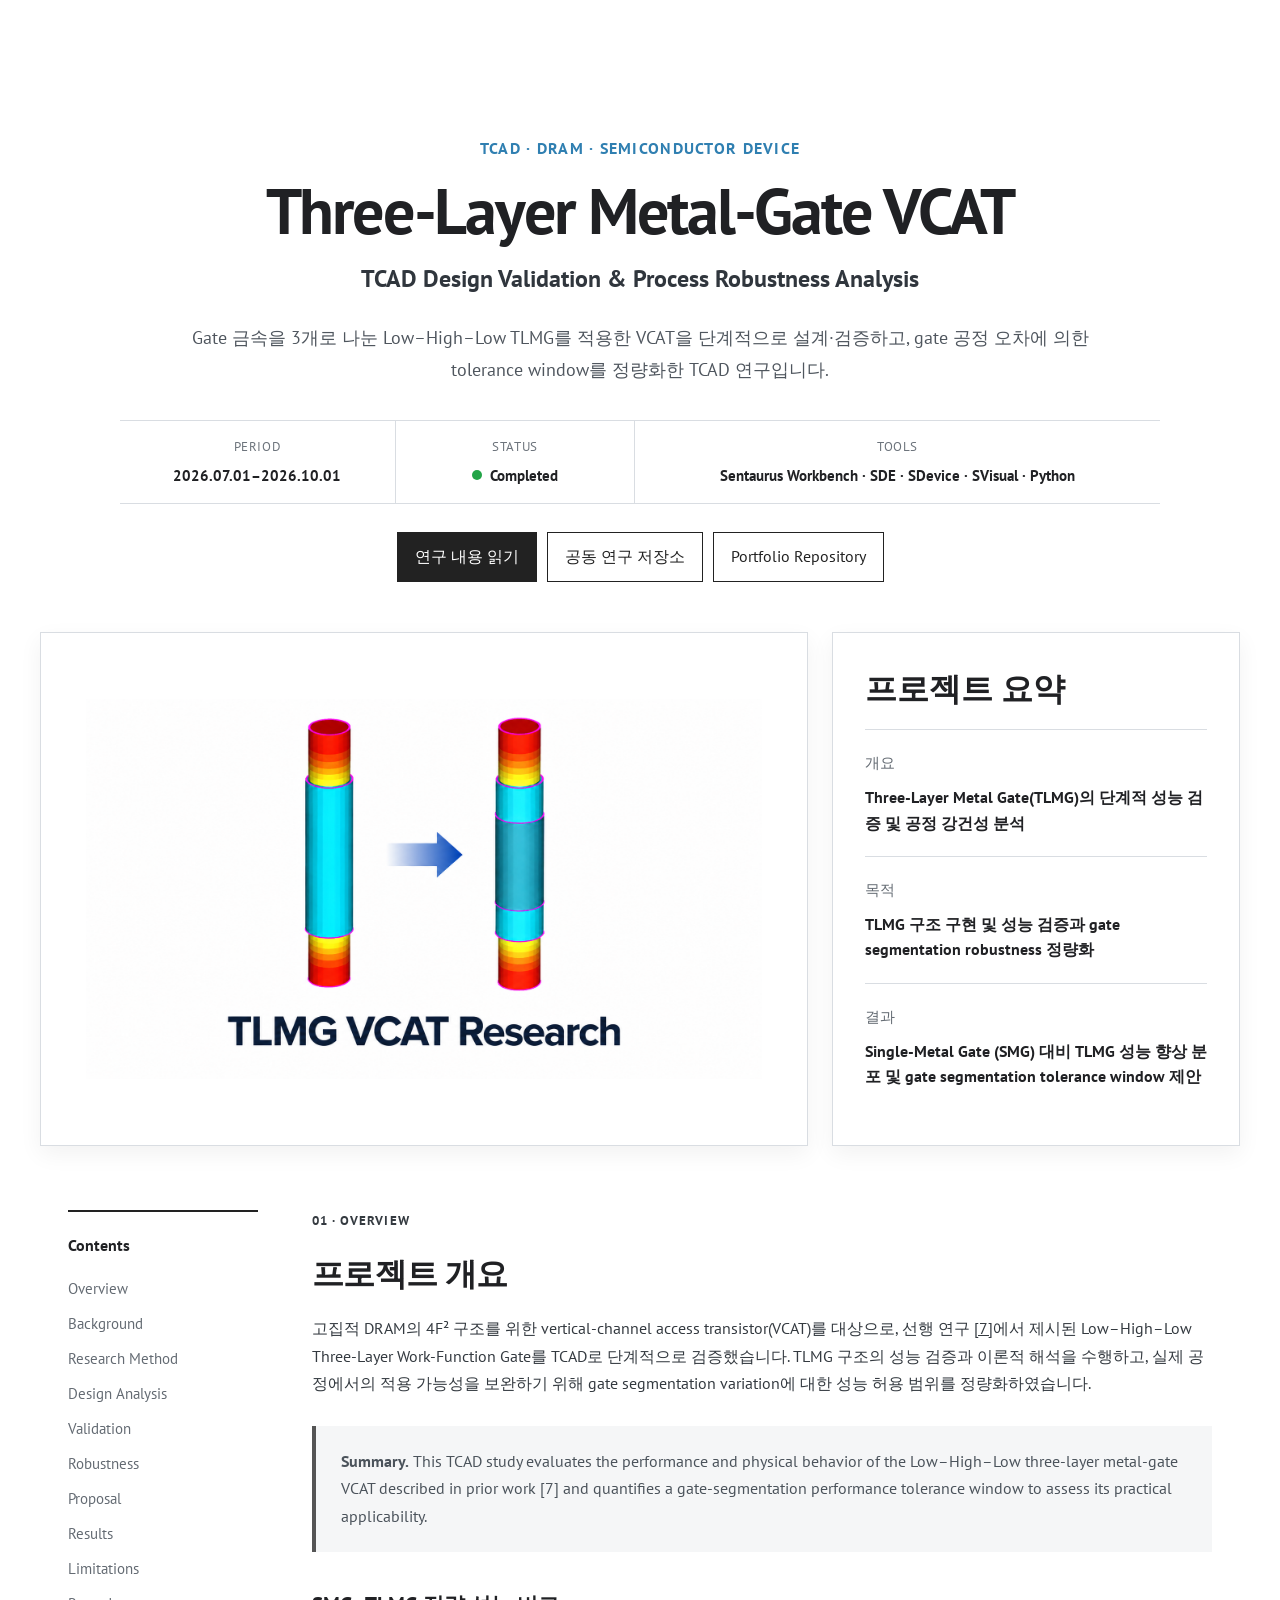
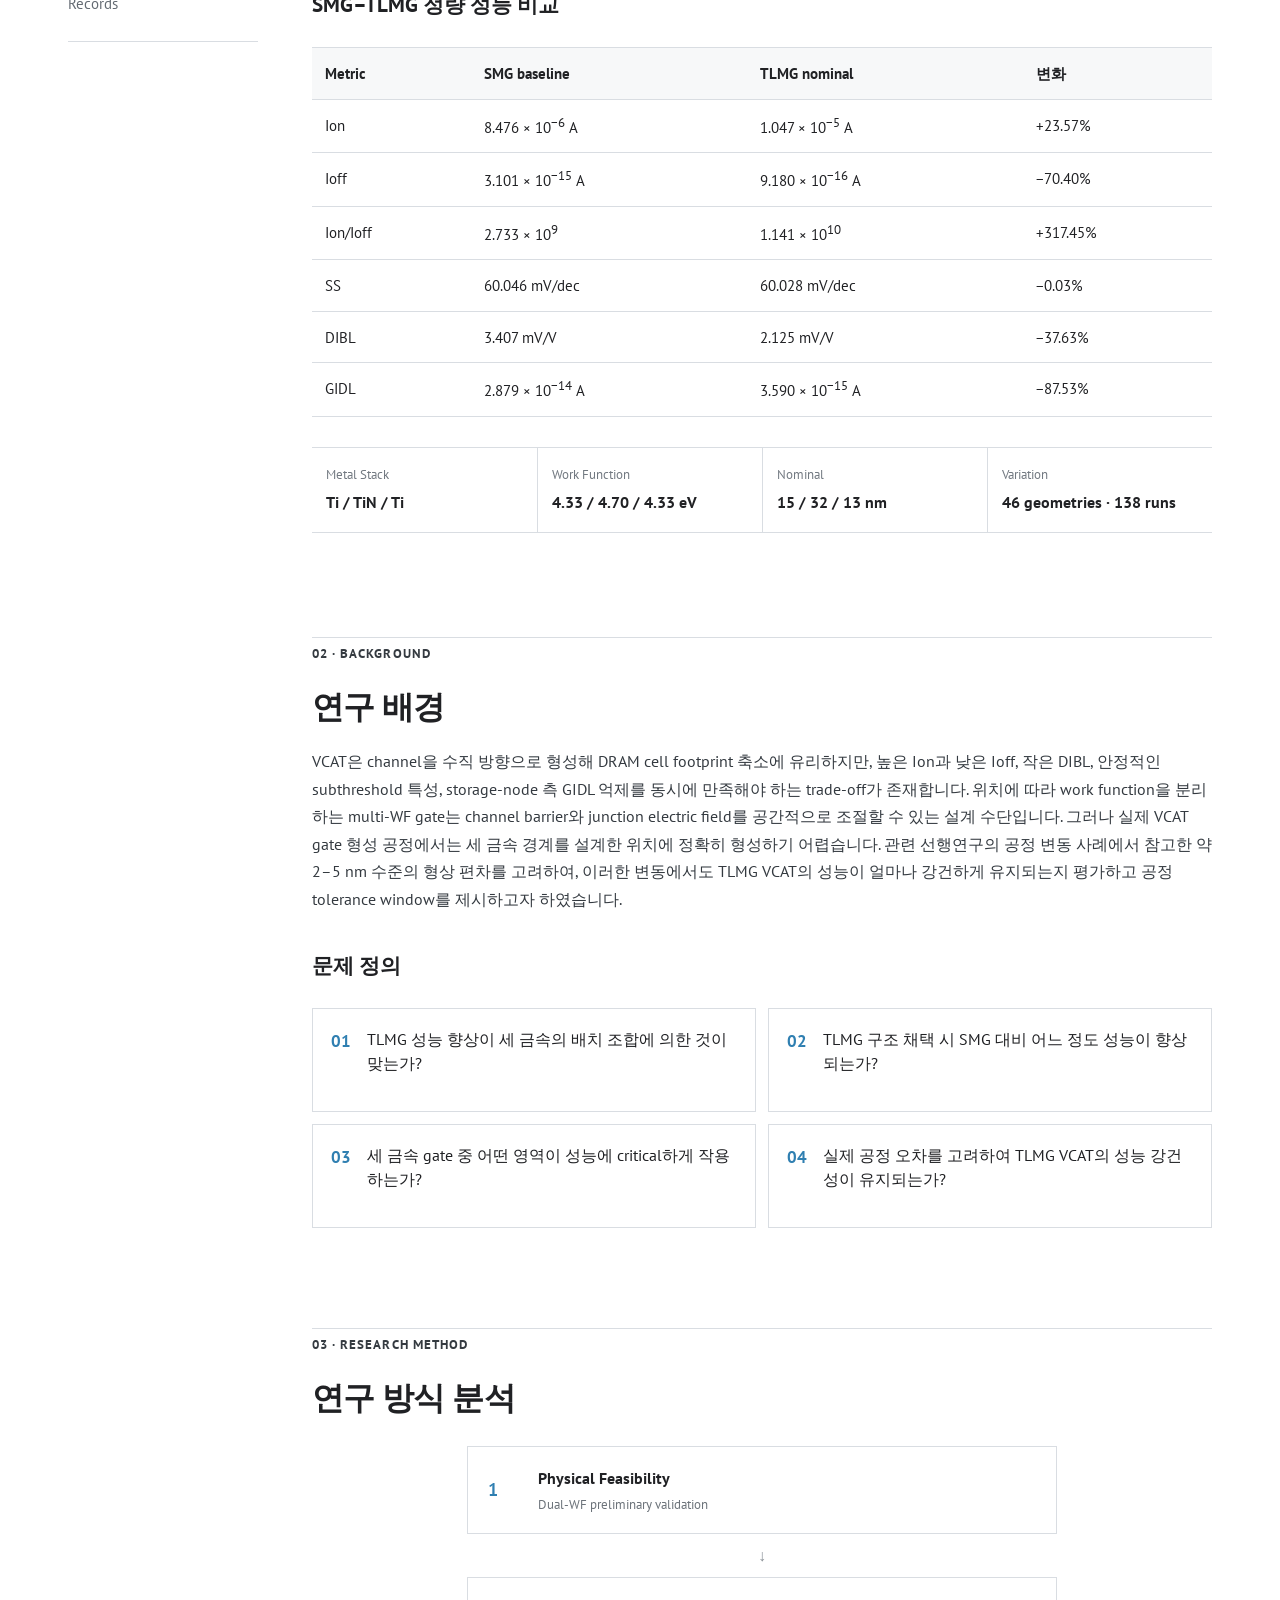
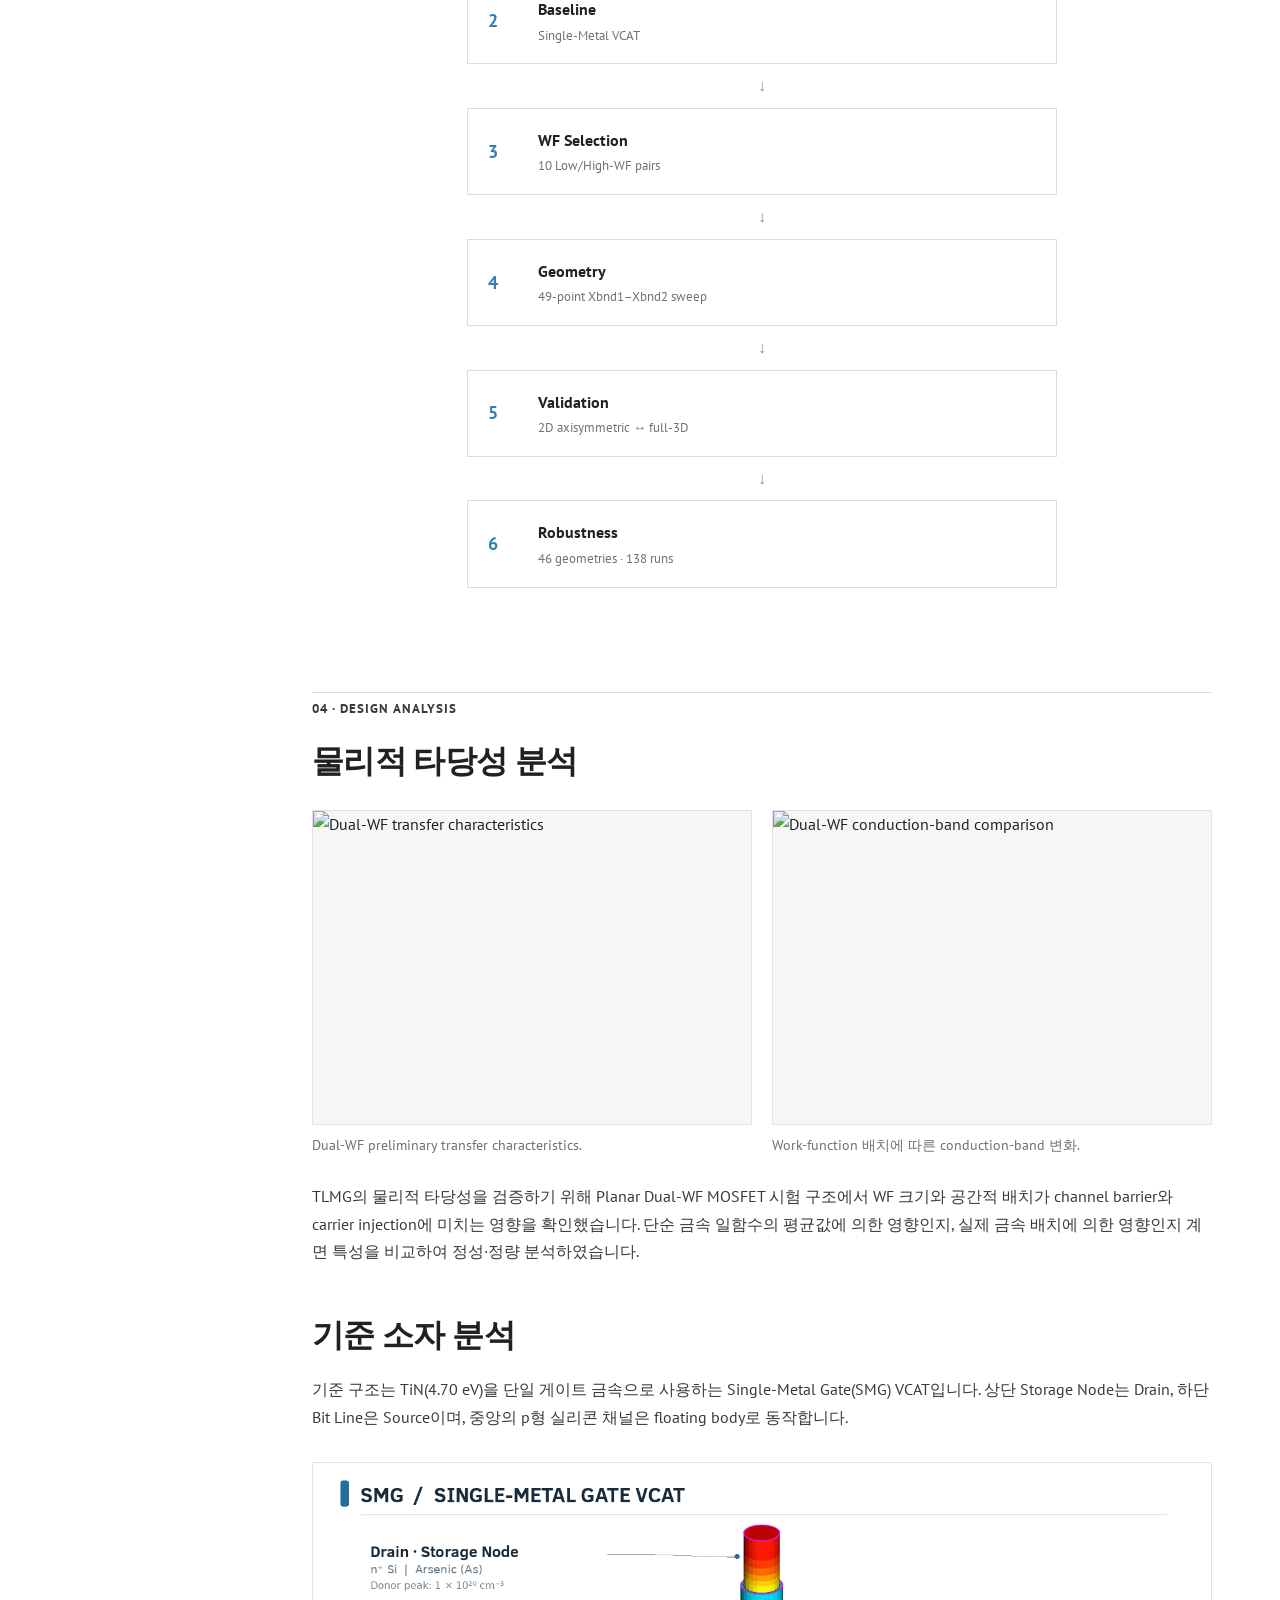
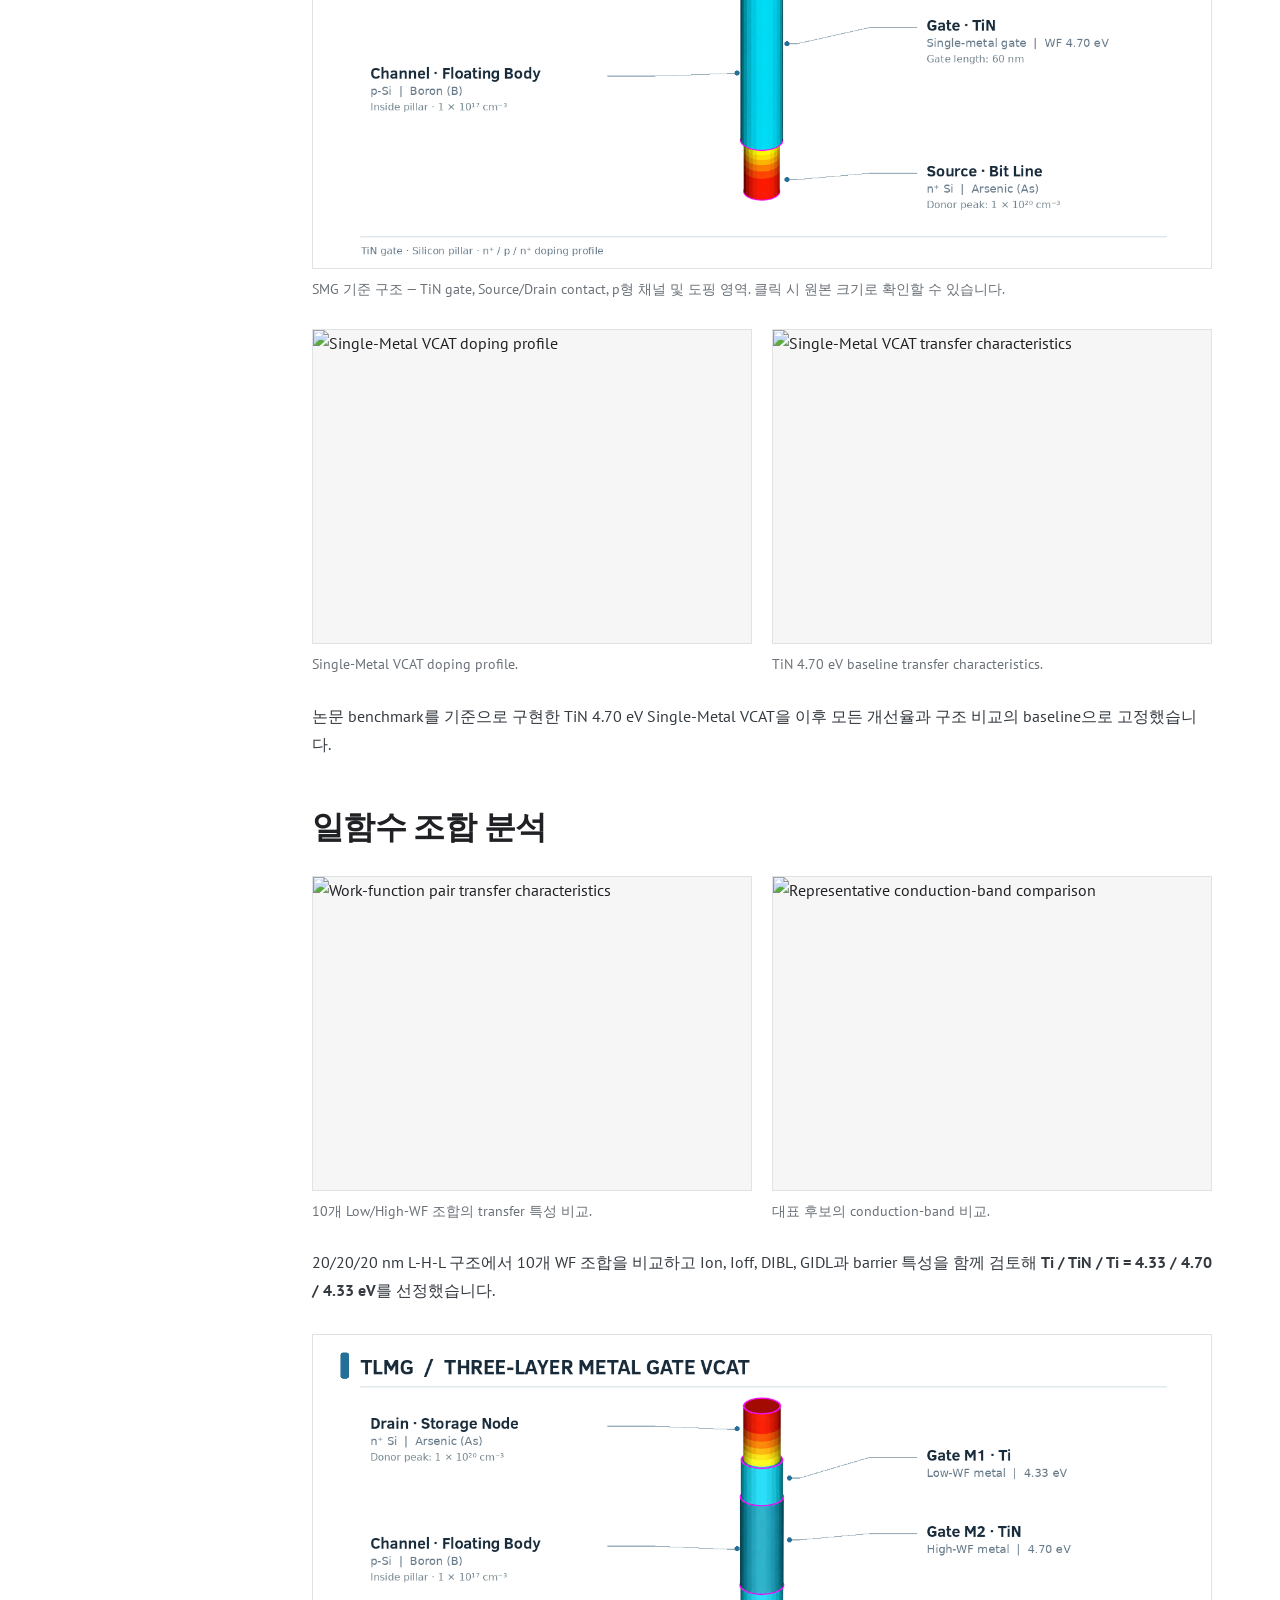
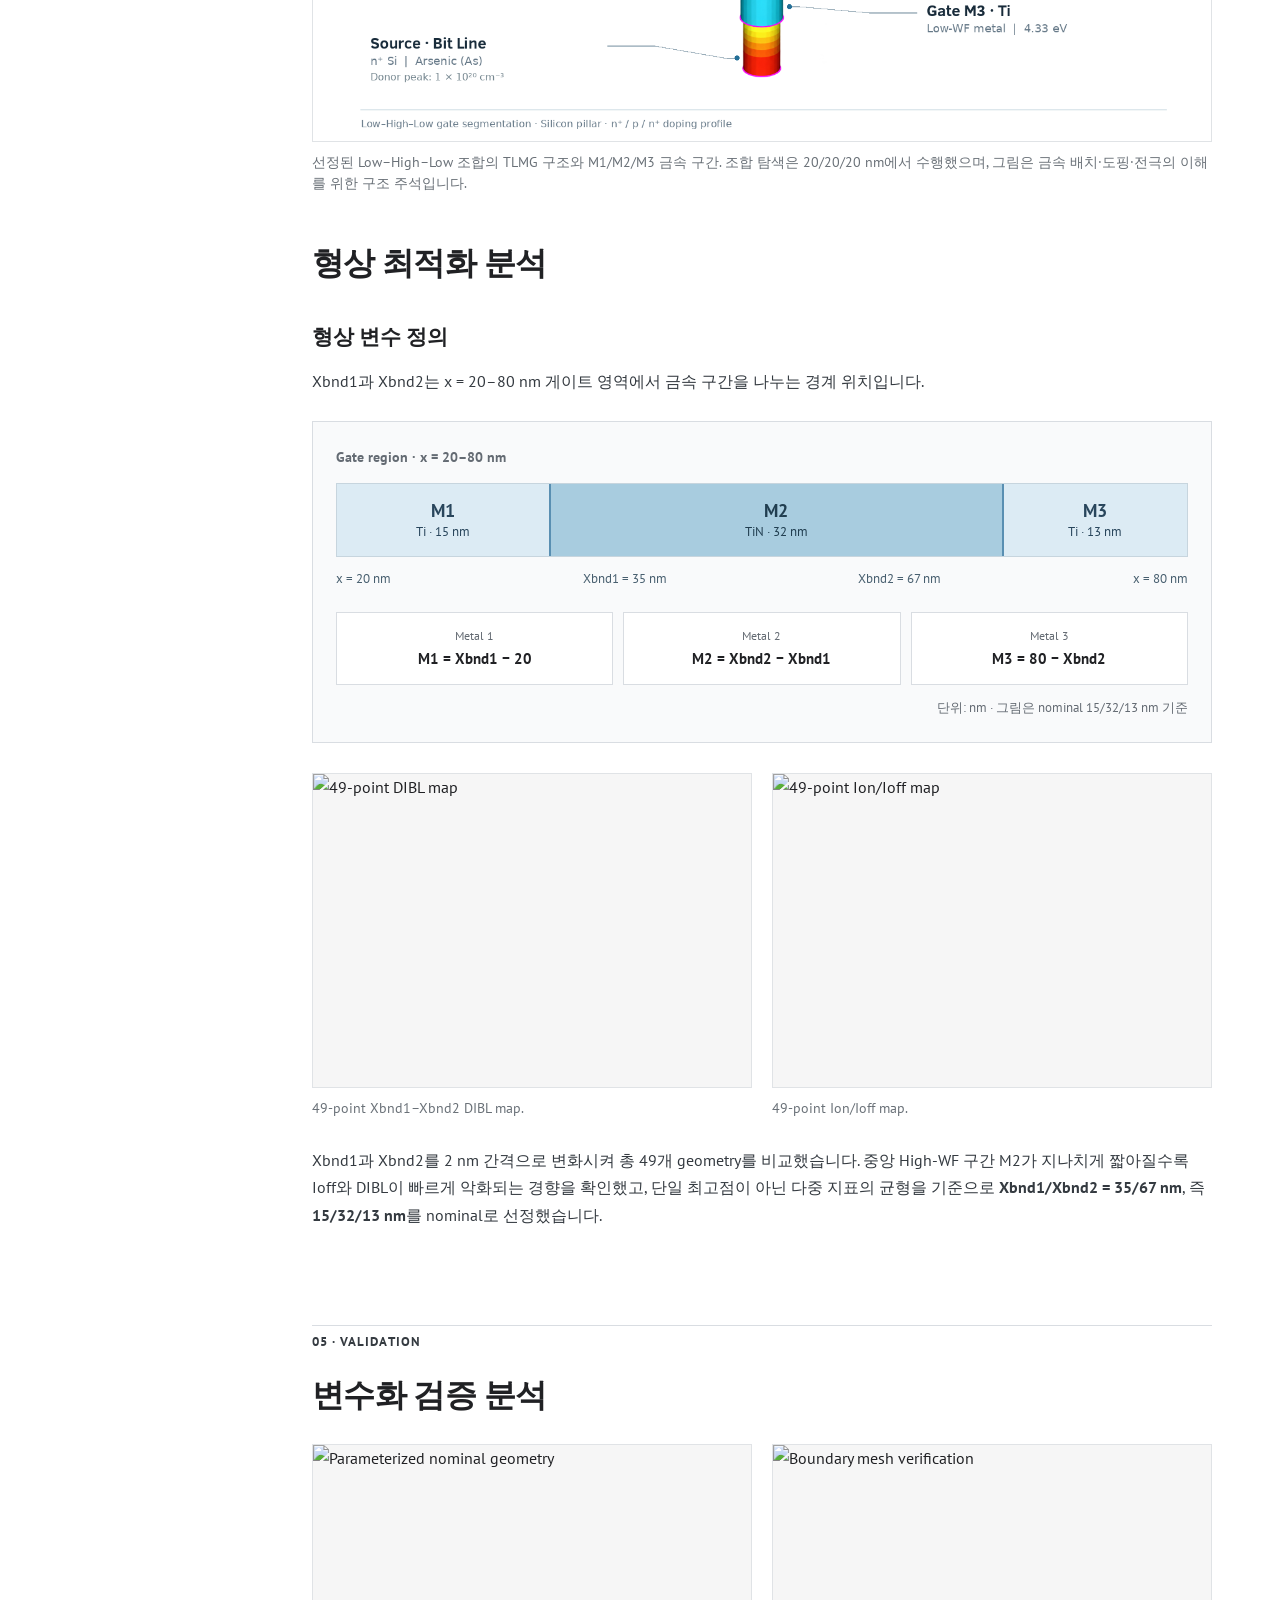
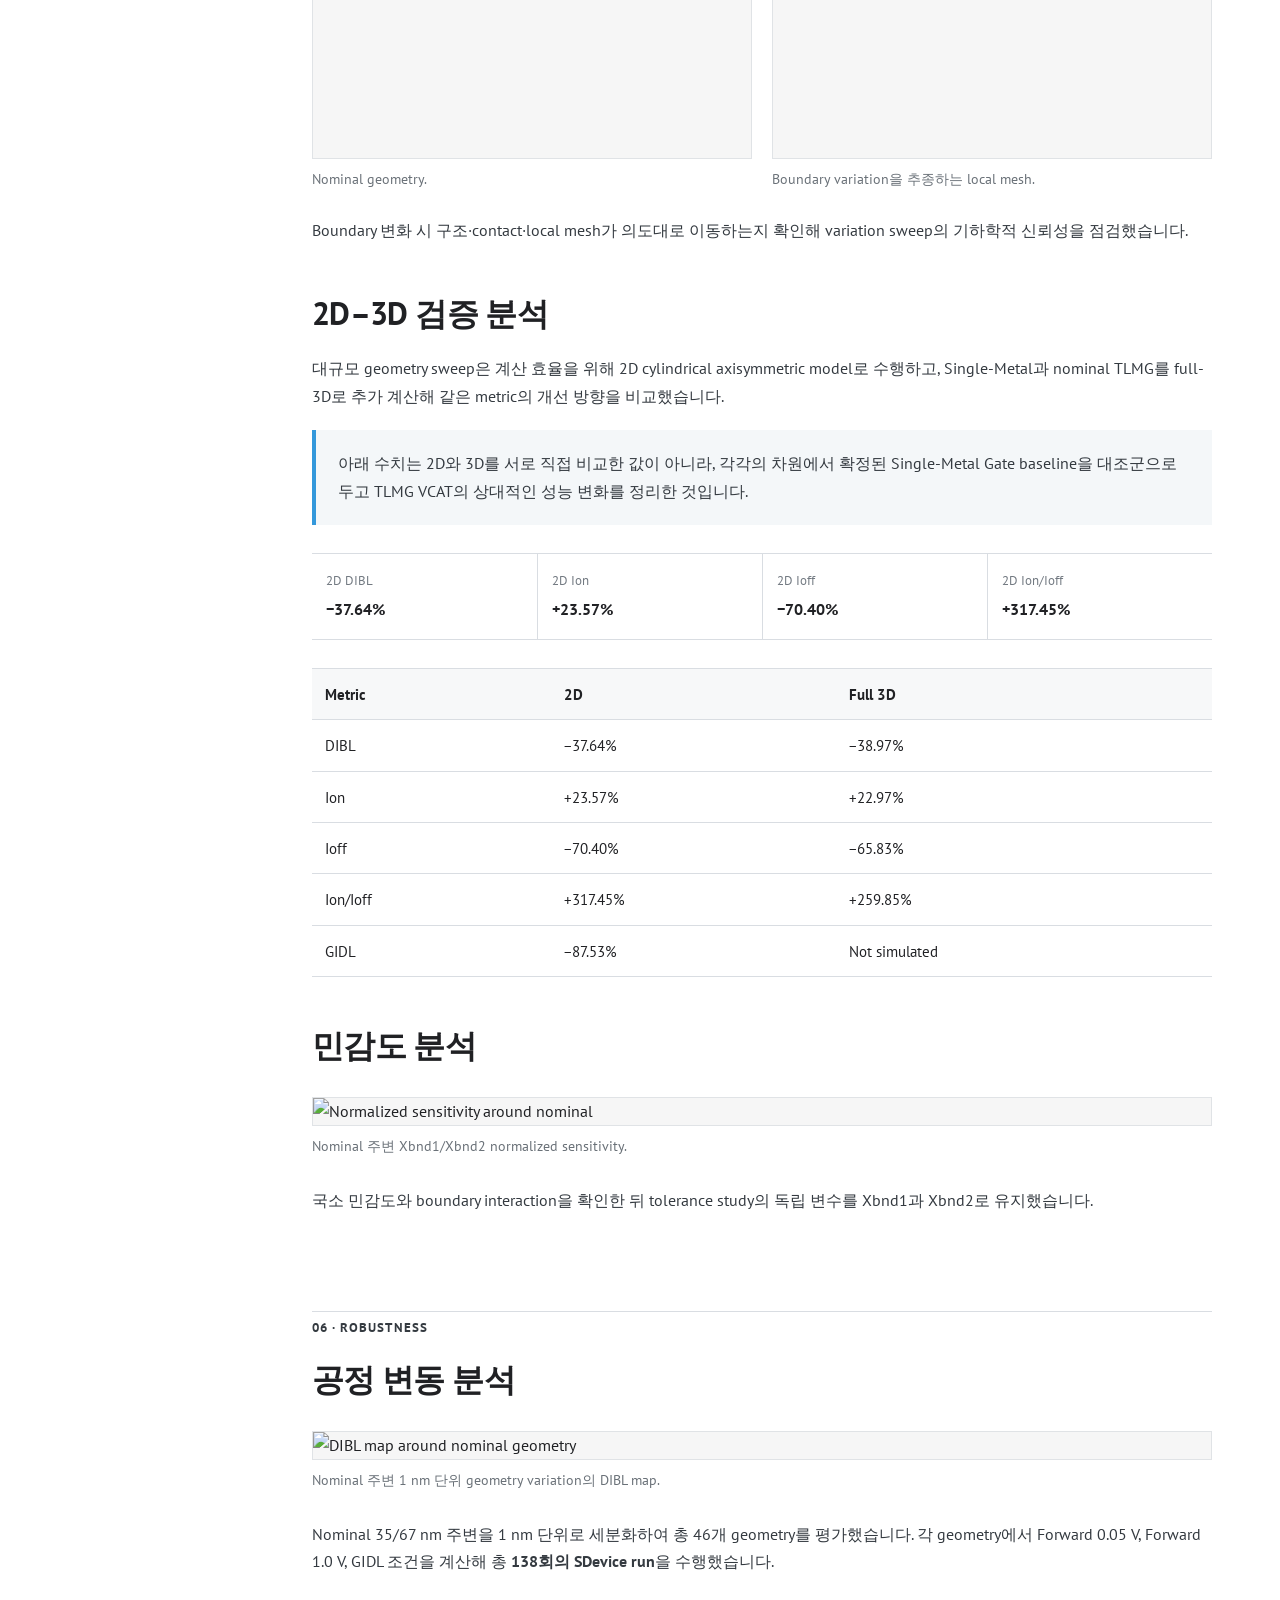
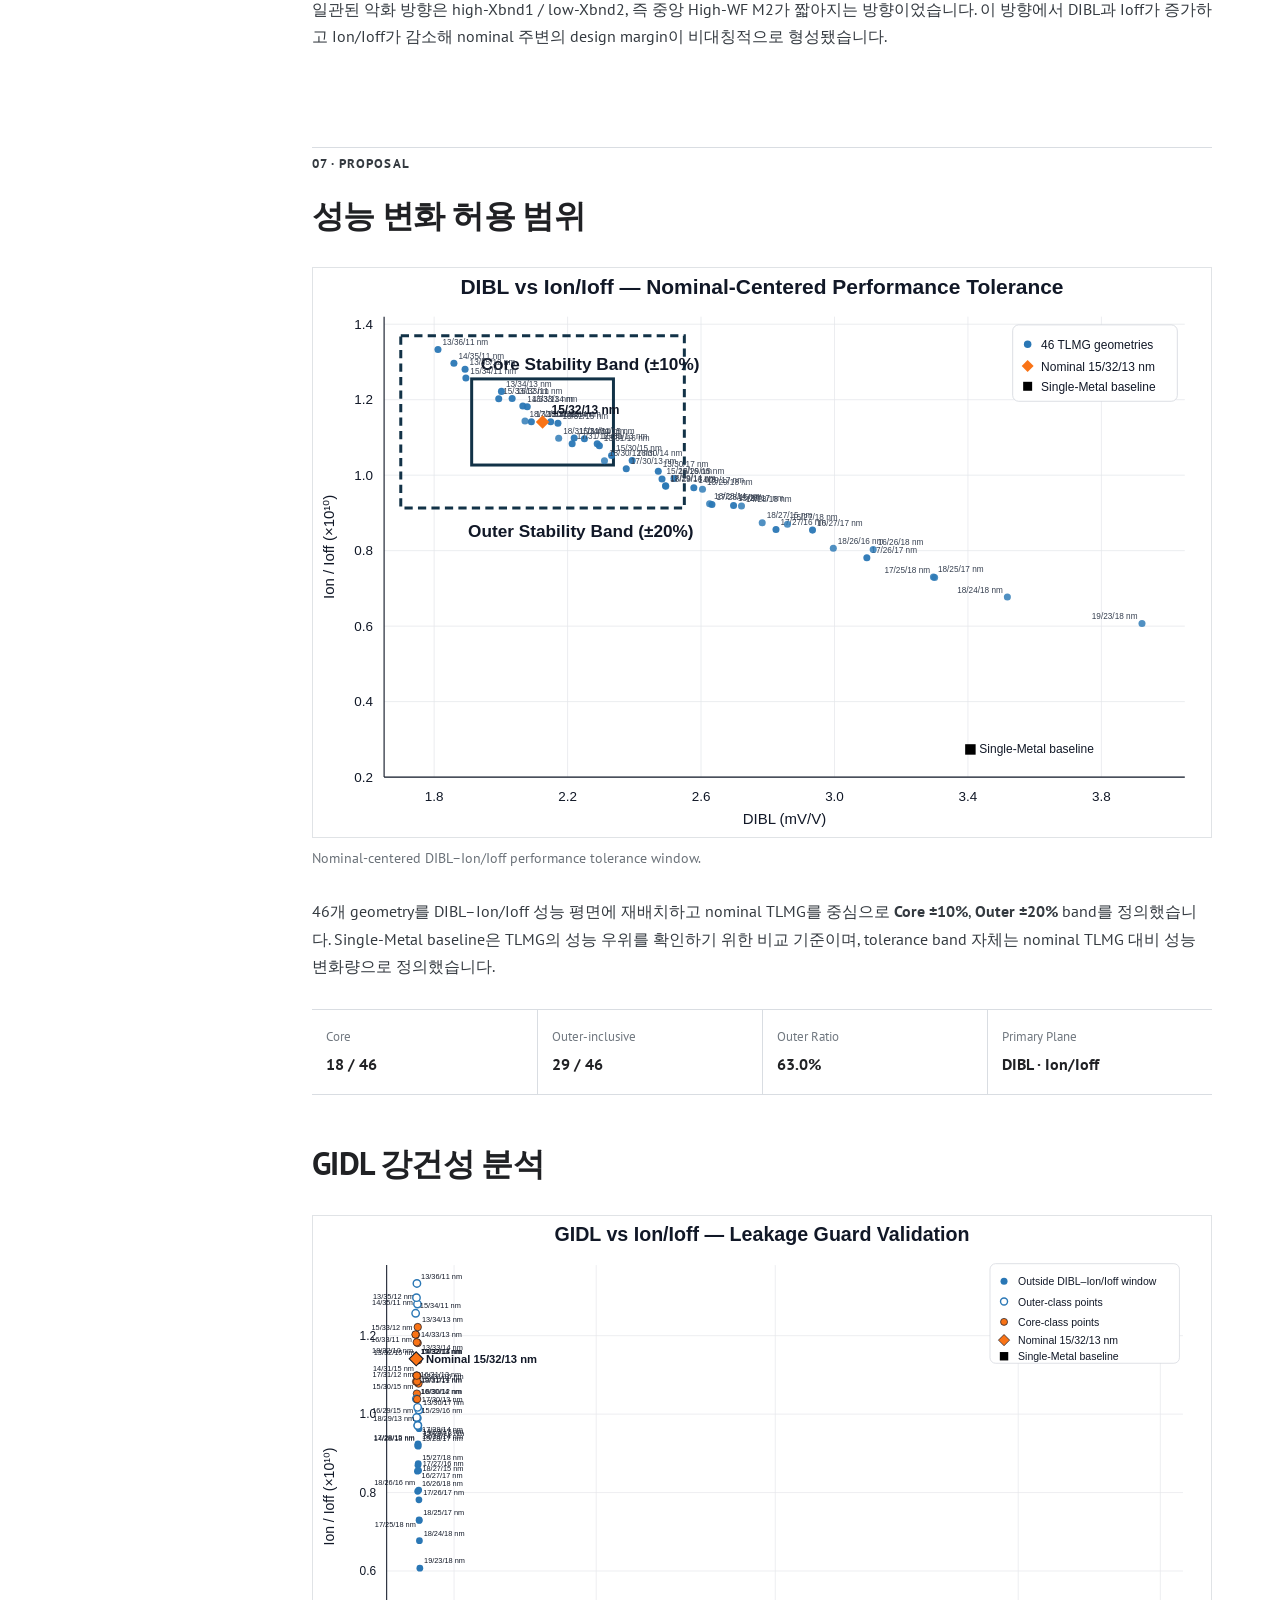
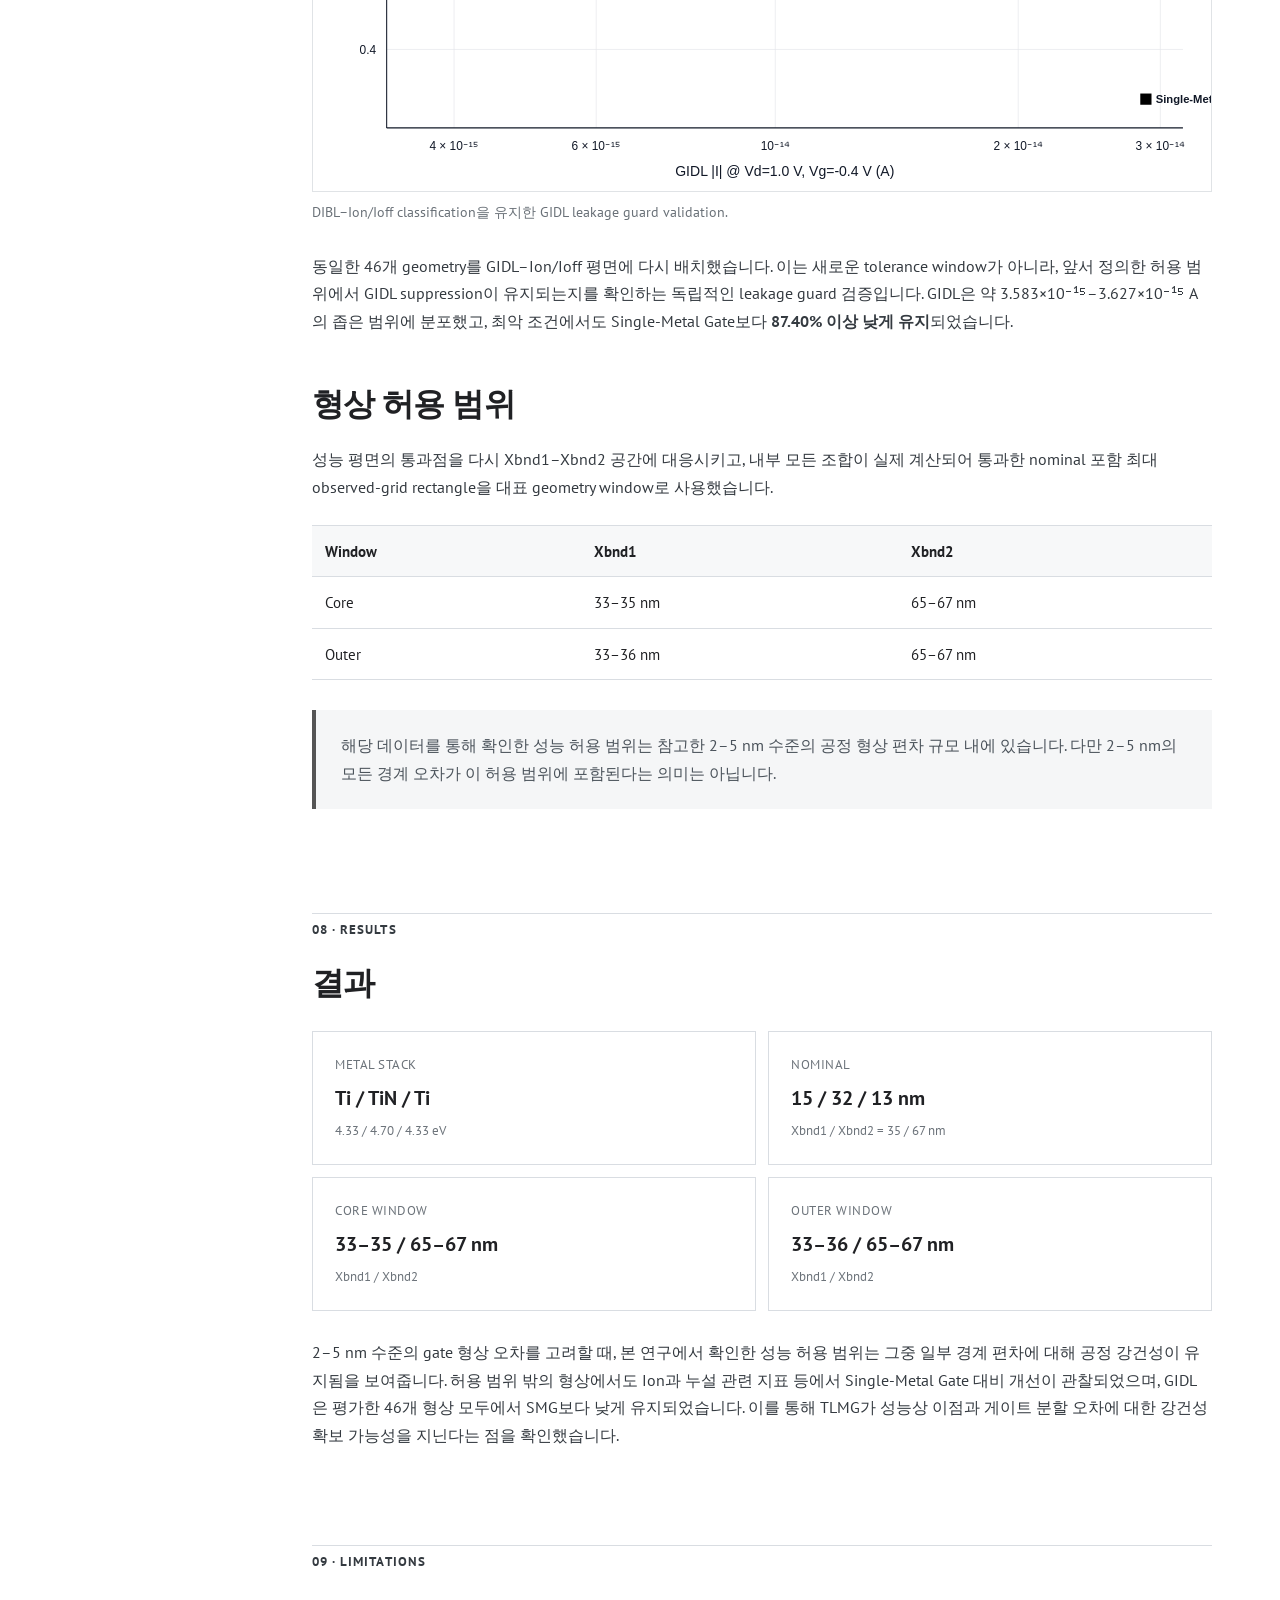
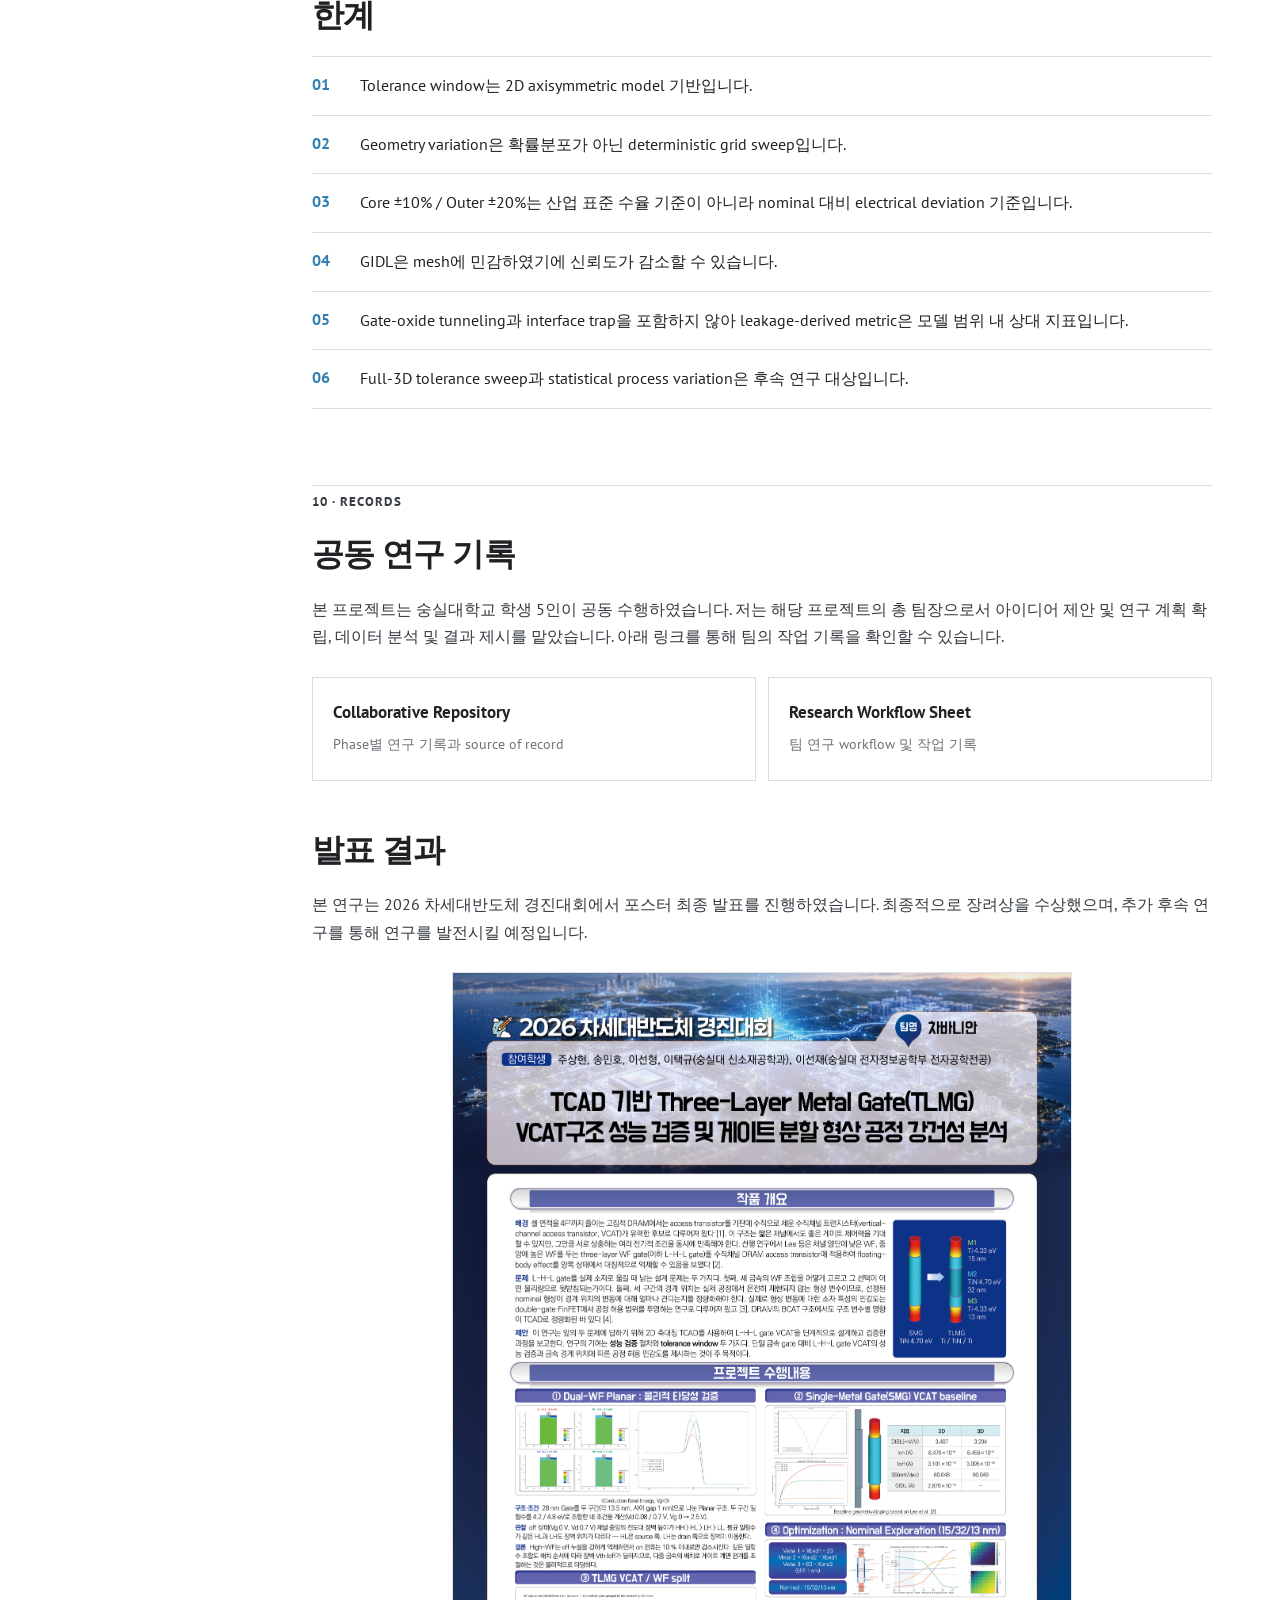
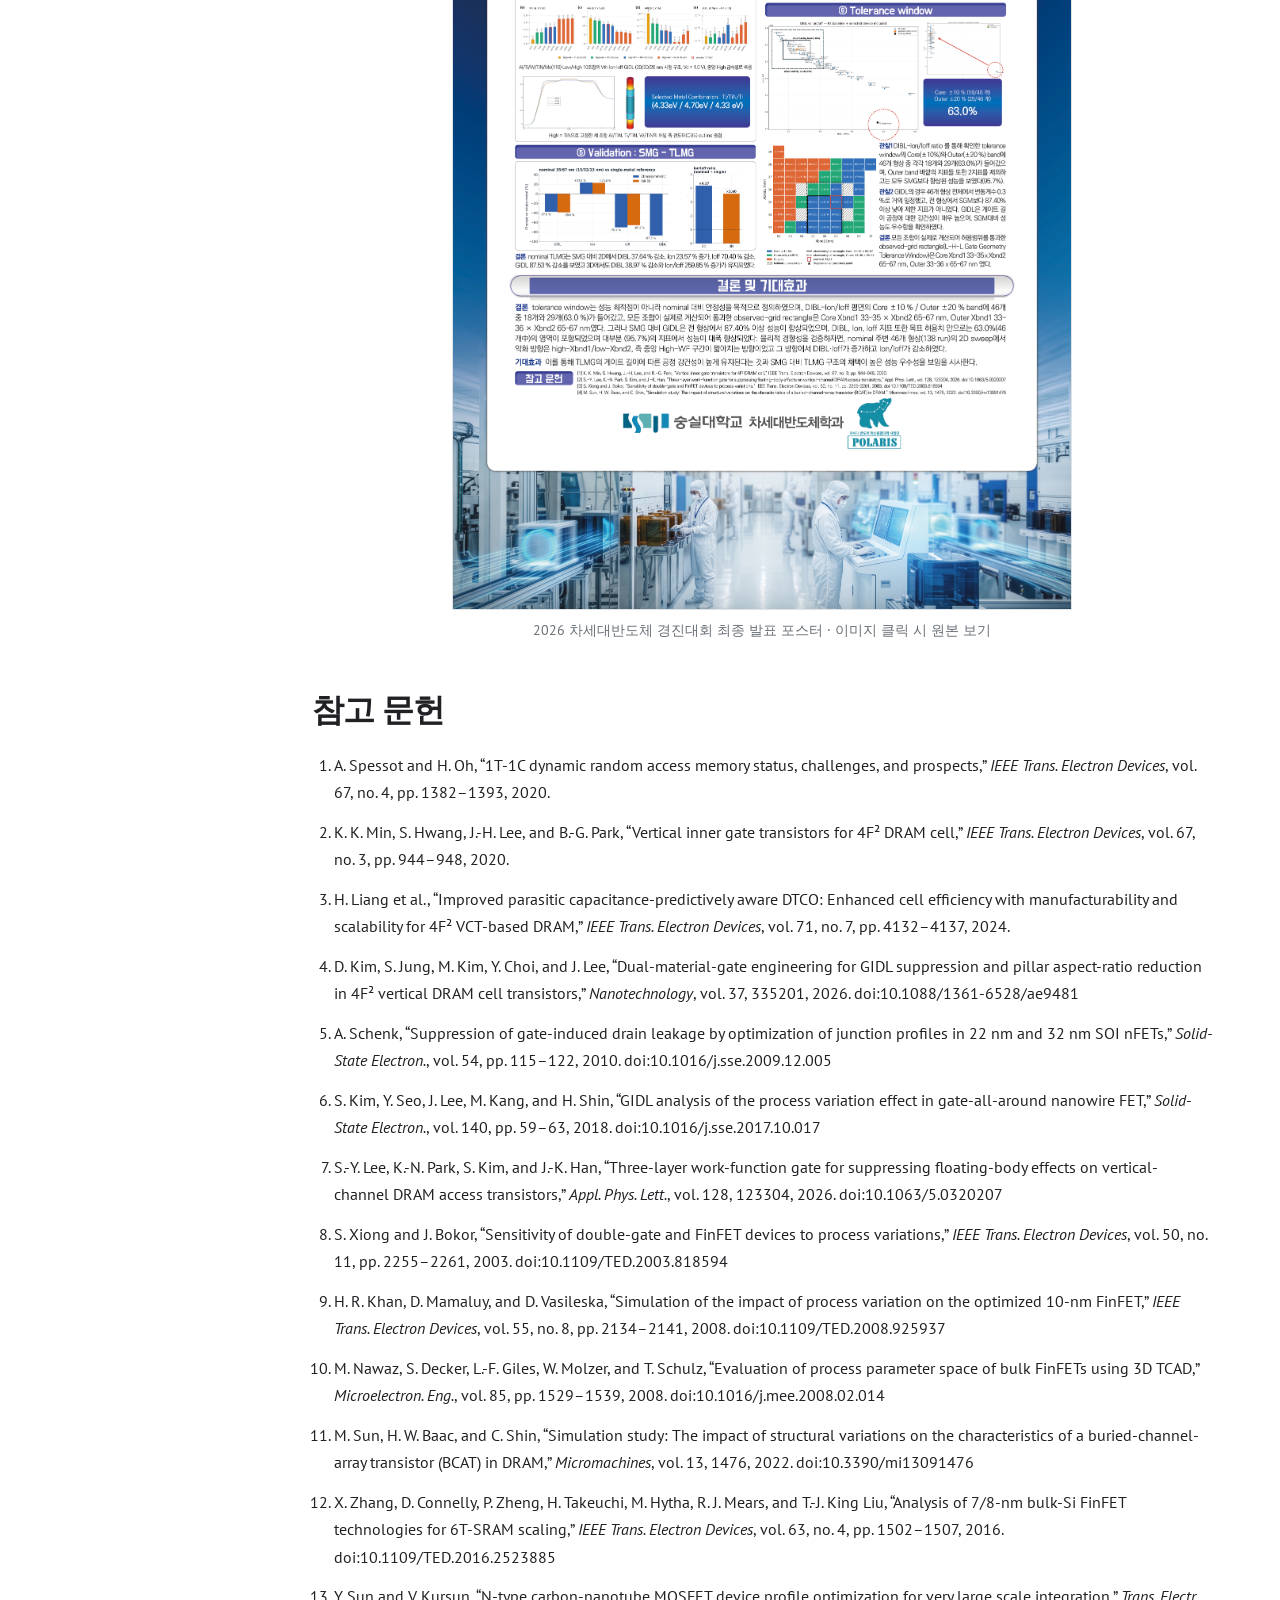
==== commit a26d15fd: "Publish TLMG VCAT cover and link completed research project in main portfolio" ====
--- a/TLMG-VCAT-research-portfolio/index.html
+++ b/TLMG-VCAT-research-portfolio/index.html
@@ -9,6 +9,13 @@
   <meta property="og:title" content="Three-Layer Metal-Gate VCAT">
   <meta property="og:description" content="TCAD Design Validation & Process Robustness Analysis">
   <meta property="og:url" content="https://jujushmaterial.github.io/TLMG-VCAT-research-portfolio/">
+  <meta property="og:image" content="https://jujushmaterial.github.io/TLMG-VCAT-research-portfolio/assets/figures/tlmg_vcat_research_cover.png">
+  <meta property="og:image:secure_url" content="https://jujushmaterial.github.io/TLMG-VCAT-research-portfolio/assets/figures/tlmg_vcat_research_cover.png">
+  <meta property="og:image:type" content="image/png">
+  <meta property="og:image:width" content="1672">
+  <meta property="og:image:height" content="941">
+  <meta name="twitter:card" content="summary_large_image">
+  <meta name="twitter:image" content="https://jujushmaterial.github.io/TLMG-VCAT-research-portfolio/assets/figures/tlmg_vcat_research_cover.png">
   <link rel="preconnect" href="https://fonts.googleapis.com">
   <link rel="preconnect" href="https://fonts.gstatic.com" crossorigin>
   <link href="https://fonts.googleapis.com/css2?family=PT+Sans:wght@400;700&display=swap" rel="stylesheet">
@@ -54,7 +61,7 @@
 
     <section class="hero-visual" aria-label="Project visual summary">
       <div class="hero-visual__image">
-        <img src="assets/figures/hero_tlmg_comparison.png" alt="Single-Metal Gate and Three-Layer Metal Gate VCAT comparison">
+        <img src="assets/figures/tlmg_vcat_research_cover.png" alt="TLMG VCAT Research — Single-Metal Gate to Three-Layer Metal Gate device structure comparison">
       </div>
       <div class="hero-visual__summary">
         <h2>프로젝트 요약</h2>
